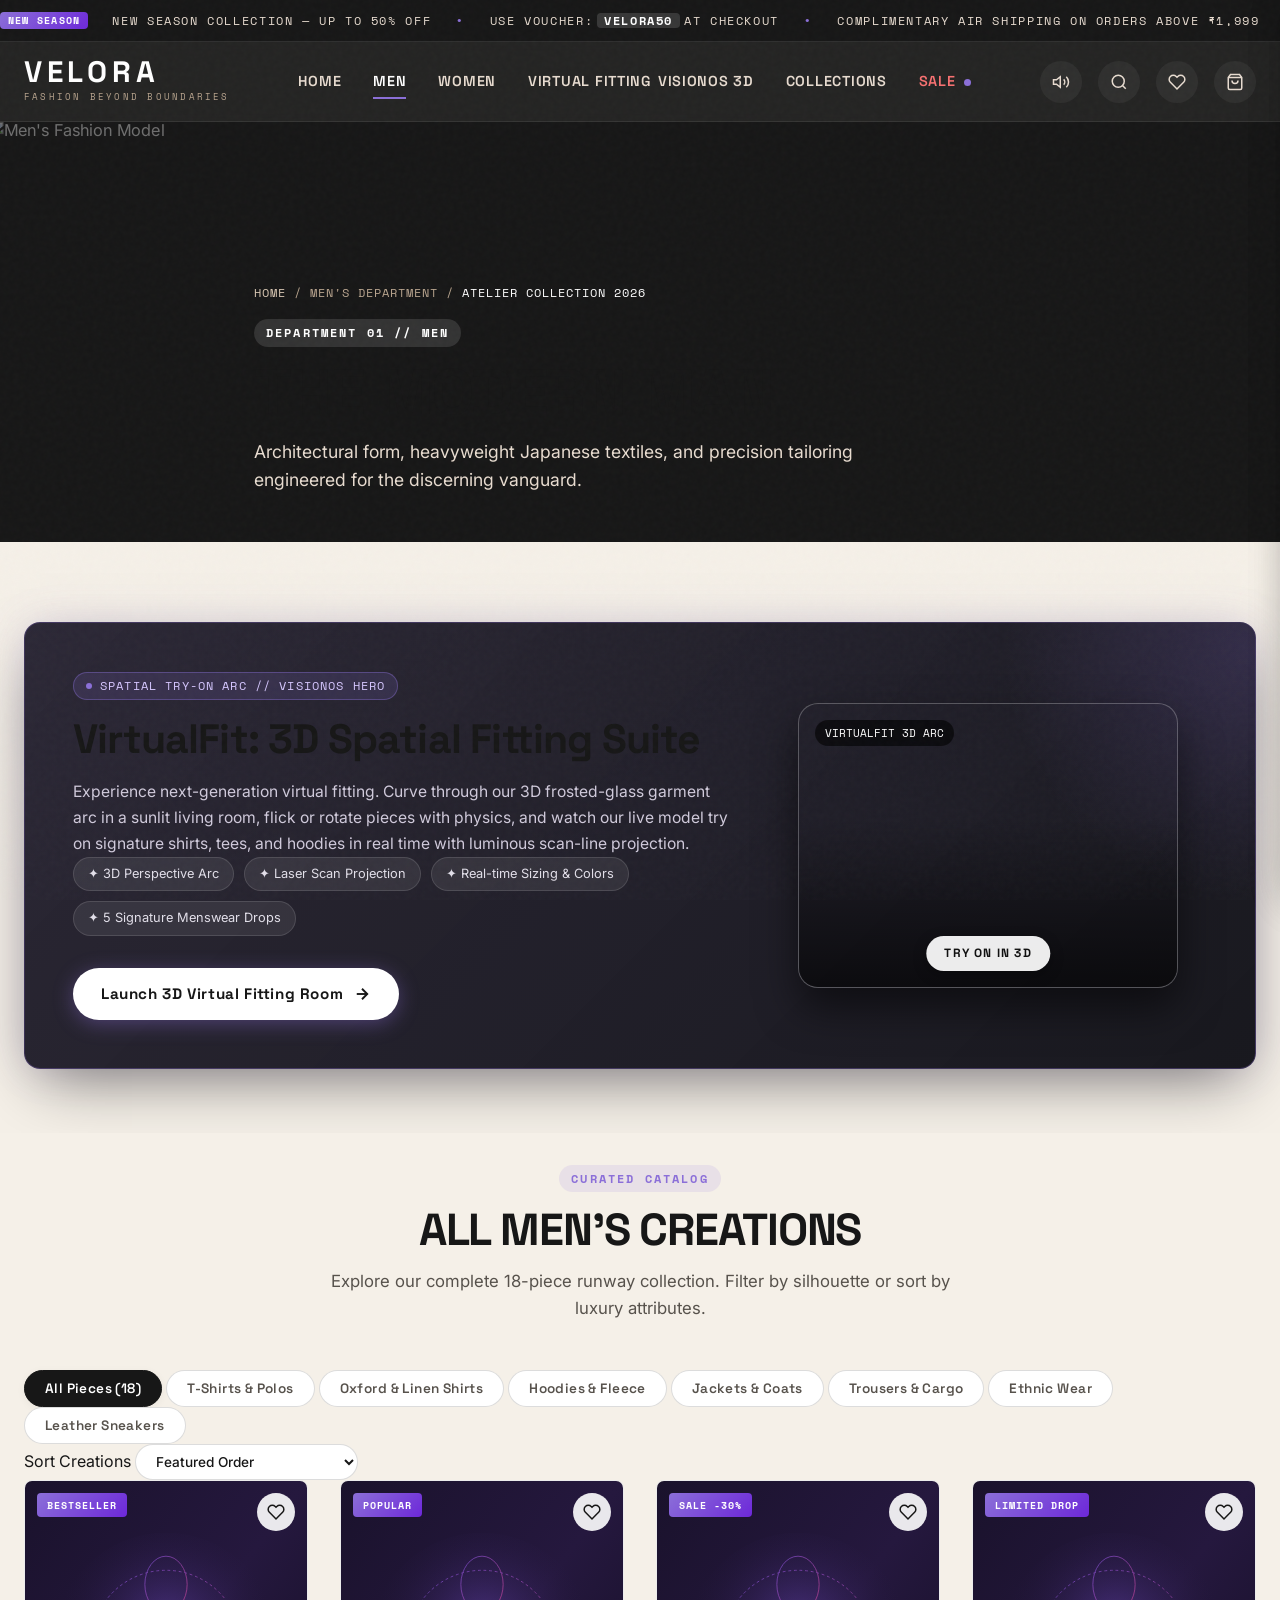
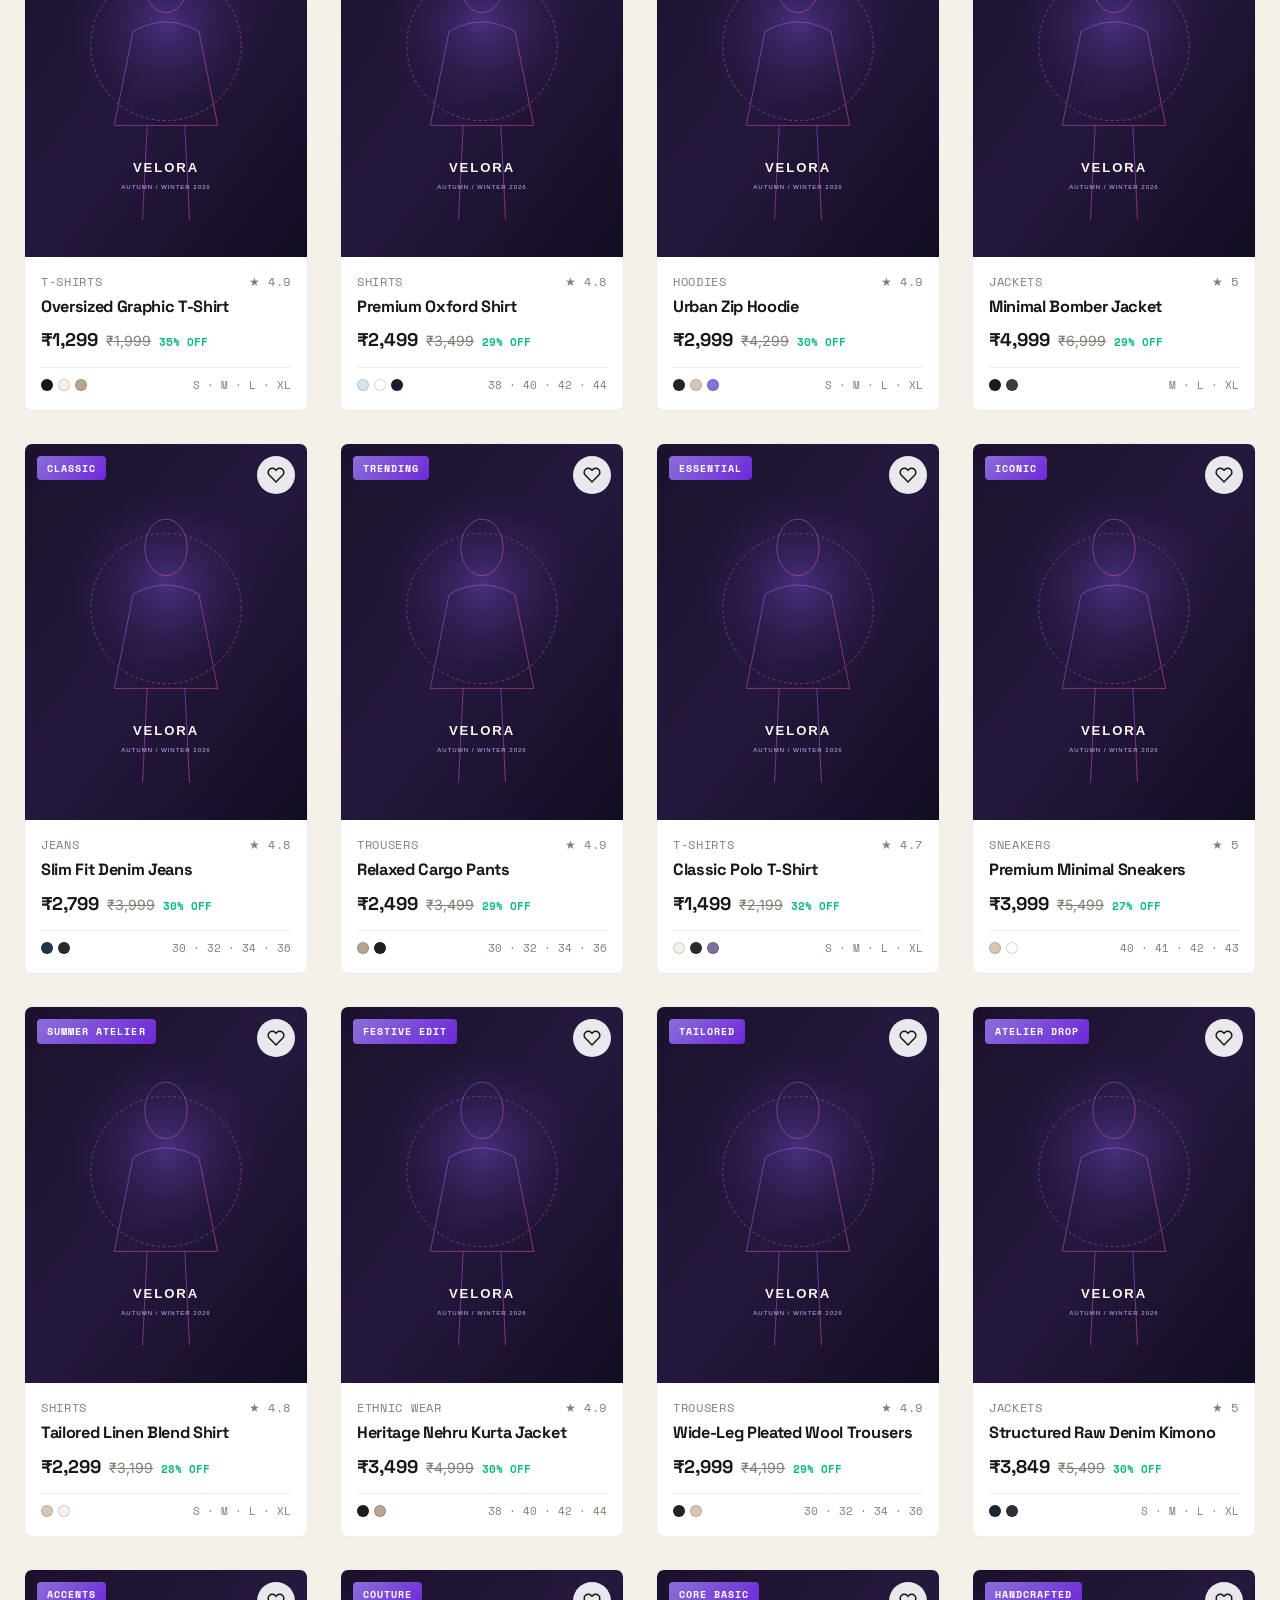
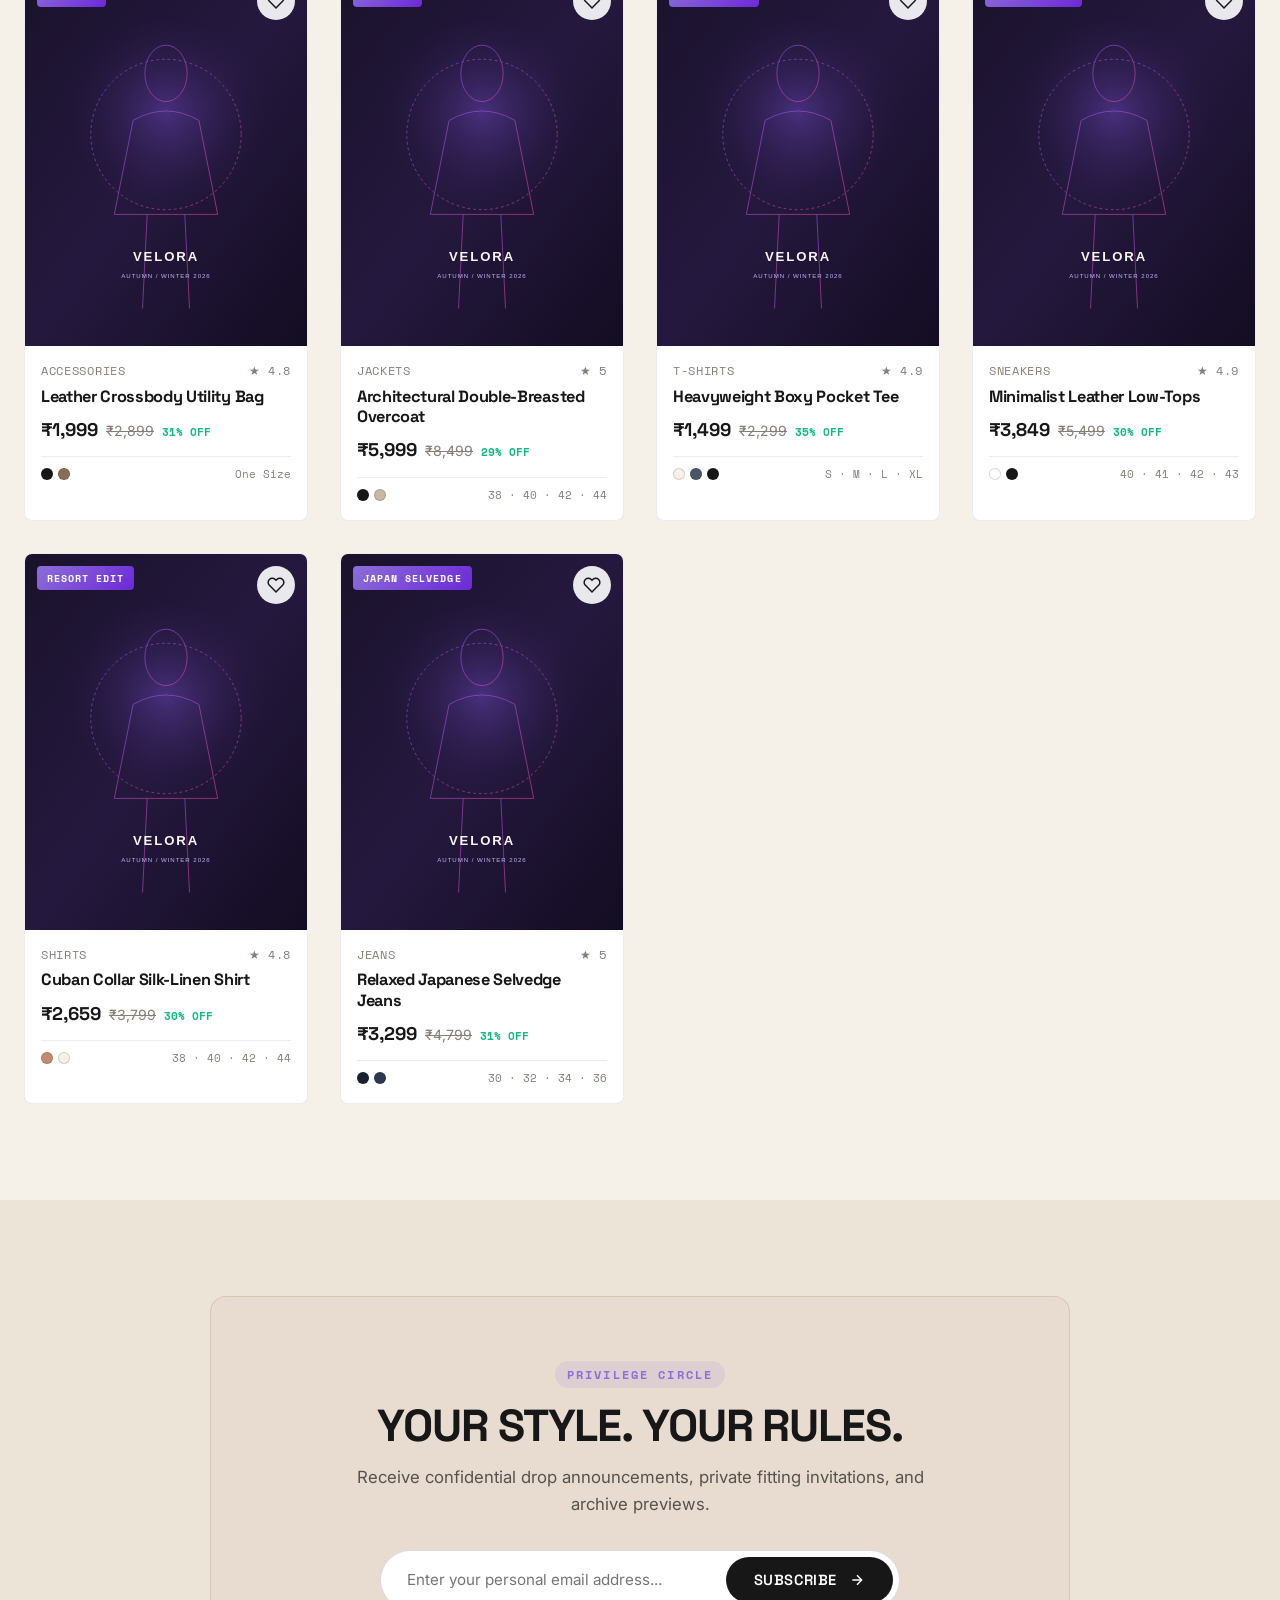
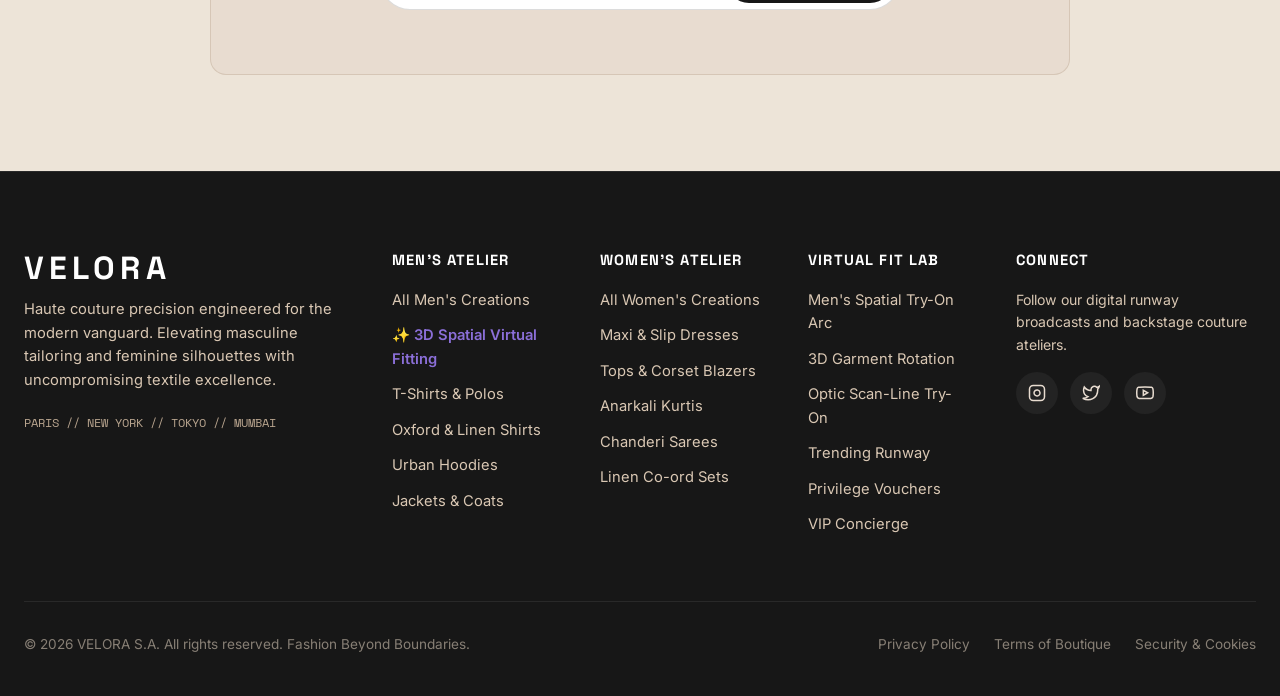
==== men.html @ 58b476ff "feat(multi-page): add dedicated men.html and women.html pages with multi-page navigation and Virtual" ====
<!DOCTYPE html>
<html lang="en">
<head>
  <meta charset="UTF-8">
  <meta name="viewport" content="width=device-width, initial-scale=1.0">
  <title>Men's Atelier — Modern Tailoring & Virtual Fitting | VELORA</title>
  <meta name="description" content="Explore the VELORA Men's Fashion Department. Architectural silhouettes, Giza cotton shirts, Japanese selvedge denim, and our 3D visionOS Spatial Virtual Fitting Room.">

  <!-- Editorial Typography -->
  <link rel="preconnect" href="https://fonts.googleapis.com">
  <link rel="preconnect" href="https://fonts.gstatic.com" crossorigin>
  <link href="https://fonts.googleapis.com/css2?family=Inter:wght@300;400;500;600;700;800;900&family=Playfair+Display:ital,wght@0,600;0,700;1,400;1,600&family=Space+Grotesk:wght@400;500;600;700;800&family=Space+Mono:wght@400;700&display=swap" rel="stylesheet">

  <!-- Core Stylesheets -->
  <link rel="stylesheet" href="css/style.css">
  <link rel="stylesheet" href="css/animations.css">
  <link rel="stylesheet" href="css/responsive.css">
</head>
<body>

  <!-- Film Grain Bespoke Texture Overlay -->
  <div class="film-grain-overlay" aria-hidden="true"></div>

  <!-- Dynamic Scroll Depth Bar -->
  <div id="scrollProgressBar" class="scroll-progress-bar"></div>

  <!-- Custom Fluid Cursor (Desktop Only) -->
  <div class="cursor-dot" aria-hidden="true"></div>
  <div class="cursor-ring" aria-hidden="true"></div>

  <!-- =========================================================================
       SECTION 1: SLIM ANIMATED ANNOUNCEMENT BAR
       ========================================================================= -->
  <aside class="announcement-bar" aria-label="Boutique Notice">
    <div class="marquee-track">
      <div class="marquee-item">
        <span class="marquee-tag">NEW SEASON</span>
        <span class="marquee-text">NEW SEASON COLLECTION — UP TO 50% OFF</span>
        <span class="marquee-dot">•</span>
        <span class="marquee-text">USE VOUCHER: <strong class="marquee-code">VELORA50</strong> AT CHECKOUT</span>
        <span class="marquee-dot">•</span>
        <span class="marquee-text">COMPLIMENTARY AIR SHIPPING ON ORDERS ABOVE ₹1,999</span>
        <span class="marquee-dot">•</span>
        <span class="marquee-text">SPATIAL VIRTUAL FITTING ROOM NOW LIVE</span>
        <span class="marquee-dot">•</span>
        <span class="marquee-text">PARIS • TOKYO • NEW YORK • MILAN</span>
        <span class="marquee-dot">•</span>
      </div>
      <div class="marquee-item" aria-hidden="true">
        <span class="marquee-tag">NEW SEASON</span>
        <span class="marquee-text">NEW SEASON COLLECTION — UP TO 50% OFF</span>
        <span class="marquee-dot">•</span>
        <span class="marquee-text">USE VOUCHER: <strong class="marquee-code">VELORA50</strong> AT CHECKOUT</span>
        <span class="marquee-dot">•</span>
        <span class="marquee-text">COMPLIMENTARY AIR SHIPPING ON ORDERS ABOVE ₹1,999</span>
        <span class="marquee-dot">•</span>
        <span class="marquee-text">SPATIAL VIRTUAL FITTING ROOM NOW LIVE</span>
        <span class="marquee-dot">•</span>
        <span class="marquee-text">PARIS • TOKYO • NEW YORK • MILAN</span>
        <span class="marquee-dot">•</span>
      </div>
    </div>
  </aside>
  <!-- =========================================================================
       SECTION 2: MAIN NAVIGATION BAR (Sticky Frosted Charcoal)
       ========================================================================= -->
  <header id="navbar" class="navbar">
    <div class="container navbar-inner">
      <!-- Mobile Hamburger Toggle -->
      <button id="mobileNavToggle" class="mobile-menu-toggle" aria-label="Open Navigation Drawer">
        <span></span>
        <span></span>
        <span></span>
      </button>

      <!-- Brand Identity -->
      <a href="index.html" class="brand-logo" aria-label="VELORA Home">
        <span class="logo-text">VELORA</span>
        <span class="logo-subline">FASHION BEYOND BOUNDARIES</span>
      </a>

      <!-- Desktop Navigation Links (Multi-Page Store Architecture) -->
      <nav class="nav-links" aria-label="Primary Navigation">
        <a href="index.html" class="nav-link ">Home</a>
        <a href="men.html" class="nav-link is-active">Men</a>
        <a href="women.html" class="nav-link ">Women</a>
        <a href="virtual-fit-men.html" class="nav-link nav-link-visionos " title="Spatial 3D Virtual Try-On Room">
          <span>Virtual Fitting</span>
          <span class="visionOS-badge">visionOS 3D</span>
        </a>
        <a href="index.html#trending" class="nav-link">Collections</a>
        <a href="index.html#offers" class="nav-link nav-link-sale">
          <span>Sale</span>
          <span class="pulse-dot" style="margin-left: 4px;"></span>
        </a>
      </nav>

      <!-- Utility Icons (Search, Wishlist, Bag, Audio) -->
      <div class="nav-actions">
        <!-- Audio Haptic Feedback Toggle -->
        <button type="button" id="audioToggleBtn" class="nav-icon-btn audio-toggle-btn" title="Toggle Haptic Sound" aria-label="Toggle Sound" onclick="VeloraAudio.enabled = !VeloraAudio.enabled; this.classList.toggle('is-muted', !VeloraAudio.enabled); VeloraToast.show({ title: VeloraAudio.enabled ? 'Sound Active' : 'Sound Muted', message: VeloraAudio.enabled ? 'Auditory click feedback enabled.' : 'Audio muted.', type: 'info' })">
          <svg width="18" height="18" viewBox="0 0 24 24" fill="none" stroke="currentColor" stroke-width="2">
            <polygon points="11 5 6 9 2 9 2 15 6 15 11 19 11 5"></polygon>
            <path d="M19.07 4.93a10 10 0 0 1 0 14.14M15.54 8.46a5 5 0 0 1 0 7.07"></path>
          </svg>
        </button>

        <!-- Search Trigger -->
        <button type="button" class="nav-icon-btn open-search-btn" aria-label="Search Boutique" title="Search (Ctrl + K)">
          <svg width="18" height="18" viewBox="0 0 24 24" fill="none" stroke="currentColor" stroke-width="2">
            <circle cx="11" cy="11" r="8"></circle>
            <line x1="21" y1="21" x2="16.65" y2="16.65"></line>
          </svg>
        </button>

        <!-- Wishlist Trigger with Badge -->
        <button type="button" class="nav-icon-btn open-wishlist-btn" aria-label="View Wishlist" title="Saved Wishlist" onclick="VeloraWishlist.open()">
          <svg width="18" height="18" viewBox="0 0 24 24" fill="none" stroke="currentColor" stroke-width="2">
            <path d="M20.84 4.61a5.5 5.5 0 0 0-7.78 0L12 5.67l-1.06-1.06a5.5 5.5 0 0 0-7.78 7.78l1.06 1.06L12 21.23l7.78-7.78 1.06-1.06a5.5 5.5 0 0 0 0-7.78z"></path>
          </svg>
          <span class="wishlist-count-badge" style="display: none;">0</span>
        </button>

        <!-- Shopping Bag Trigger with Live Counter -->
        <button type="button" class="nav-icon-btn open-cart-btn" aria-label="Shopping Bag" title="Shopping Bag" onclick="VeloraCart.open()">
          <svg width="18" height="18" viewBox="0 0 24 24" fill="none" stroke="currentColor" stroke-width="2">
            <path d="M6 2L3 6v14a2 2 0 002 2h14a2 2 0 002-2V6l-3-4z"></path>
            <line x1="3" y1="6" x2="21" y2="6"></line>
            <path d="M16 10a4 4 0 01-8 0"></path>
          </svg>
          <span class="cart-count-badge" style="display: none;">0</span>
        </button>
      </div>
    </div>
  </header>

  <!-- =========================================================================
       PAGE HERO BANNER: MEN'S ATELIER
       ========================================================================= -->
  <section class="page-hero-banner" aria-label="Men's Department Hero">
    <img 
      src="https://images.unsplash.com/photo-1506794778202-cad84cf45f1d?auto=format&fit=crop&w=1600&q=85" 
      alt="Men's Fashion Model" 
      class="page-hero-bg"
    />
    <div class="page-hero-overlay"></div>
    <div class="container page-hero-content reveal-item">
      <nav class="breadcrumbs-list" aria-label="Breadcrumbs">
        <a href="index.html">Home</a>
        <span>/</span>
        <span>Men's Department</span>
        <span>/</span>
        <span style="color: #FFFFFF;">Atelier Collection 2026</span>
      </nav>
      <span class="section-tag" style="background: rgba(255,255,255,0.12); color: #FFFFFF; border-color: rgba(255,255,255,0.25);">DEPARTMENT 01 // MEN</span>
      <h1 class="page-hero-title">THE MODERN MAN</h1>
      <p class="page-hero-subtitle">
        Architectural form, heavyweight Japanese textiles, and precision tailoring engineered for the discerning vanguard.
      </p>
    </div>
  </section>

  <!-- =========================================================================
       SPATIAL VIRTUAL FITTING ROOM FEATURE CALLOUT BANNER
       ========================================================================= -->
  <section class="container" style="padding-top: var(--space-32);">
    <div class="virtual-fit-feature-card reveal-item">
      <div>
        <div class="vf-feature-tag">
          <span class="pulse-dot" style="width: 6px; height: 6px; background: #8B6FD8;"></span>
          <span>SPATIAL TRY-ON ARC // VISIONOS HERO</span>
        </div>
        <h2 class="vf-feature-title">VirtualFit: 3D Spatial Fitting Suite</h2>
        <p class="vf-feature-desc">
          Experience next-generation virtual fitting. Curve through our 3D frosted-glass garment arc in a sunlit living room, flick or rotate pieces with physics, and watch our live model try on signature shirts, tees, and hoodies in real time with luminous scan-line projection.
        </p>
        <div class="vf-pills-row">
          <span class="vf-feature-pill">✦ 3D Perspective Arc</span>
          <span class="vf-feature-pill">✦ Laser Scan Projection</span>
          <span class="vf-feature-pill">✦ Real-time Sizing & Colors</span>
          <span class="vf-feature-pill">✦ 5 Signature Menswear Drops</span>
        </div>
        <div>
          <a href="virtual-fit-men.html" class="btn-visionos">
            <span>Launch 3D Virtual Fitting Room</span>
            <svg width="18" height="18" viewBox="0 0 24 24" fill="none" stroke="currentColor" stroke-width="2.5"><line x1="5" y1="12" x2="19" y2="12"></line><polyline points="12 5 19 12 12 19"></polyline></svg>
          </a>
        </div>
      </div>

      <div class="vf-preview-visual">
        <a href="virtual-fit-men.html" class="vf-preview-glass-box" title="Enter 3D Spatial Fitting Room">
          <div style="position: absolute; inset: 0; background: linear-gradient(180deg, transparent 40%, rgba(0,0,0,0.6) 100%);"></div>
          <div style="position: absolute; top: 16px; left: 16px; padding: 4px 10px; background: rgba(0,0,0,0.6); backdrop-filter: blur(8px); border-radius: 999px; font-family: var(--font-mono); font-size: 0.7rem; color: #FFF;">
            VIRTUALFIT 3D ARC
          </div>
        </a>
      </div>
    </div>
  </section>

  <!-- =========================================================================
       MEN'S DEPARTMENT CATALOG & FILTERS
       ========================================================================= -->
  <section id="men-department" class="department-section section-spacing" style="padding-top: var(--space-32);">
    <div class="container">
      <div class="section-header reveal-item">
        <span class="section-tag">CURATED CATALOG</span>
        <h2 class="section-title">ALL MEN'S CREATIONS</h2>
        <p class="section-subtitle">
          Explore our complete 18-piece runway collection. Filter by silhouette or sort by luxury attributes.
        </p>
      </div>

      <!-- Category Filter Pills Bar & Sorting -->
      <div class="category-filter-bar reveal-item">
        <div class="category-pills-scroll">
          <button type="button" class="cat-pill men-cat-pill is-active" data-cat="all">All Pieces (18)</button>
          <button type="button" class="cat-pill men-cat-pill" data-cat="T-Shirts">T-Shirts & Polos</button>
          <button type="button" class="cat-pill men-cat-pill" data-cat="Shirts">Oxford & Linen Shirts</button>
          <button type="button" class="cat-pill men-cat-pill" data-cat="Hoodies">Hoodies & Fleece</button>
          <button type="button" class="cat-pill men-cat-pill" data-cat="Jackets">Jackets & Coats</button>
          <button type="button" class="cat-pill men-cat-pill" data-cat="Trousers">Trousers & Cargo</button>
          <button type="button" class="cat-pill men-cat-pill" data-cat="Ethnic Wear">Ethnic Wear</button>
          <button type="button" class="cat-pill men-cat-pill" data-cat="Sneakers">Leather Sneakers</button>
        </div>

        <div class="sort-select-wrapper">
          <label for="menSortSelect" class="visually-hidden">Sort Creations</label>
          <select id="menSortSelect" class="sort-select" aria-label="Sort Men's Catalog">
            <option value="featured">Featured Order</option>
            <option value="price-asc">Price: Low to High</option>
            <option value="price-desc">Price: High to Low</option>
            <option value="rating">Highest Rated</option>
            <option value="discount">Highest Privilege Discount</option>
          </select>
        </div>
      </div>

      <!-- Men's Products Grid (18 pre-rendered cards) -->
      <div id="menProductsGrid" class="products-grid stagger-grid">

      <article class="product-card" data-product-id="men-01" data-department="men">
        <div class="card-media">
          <img 
            src="https://images.unsplash.com/photo-1521572267360-ee0c2909d518?auto=format&fit=crop&w=900&q=85" 
            alt="Oversized Graphic T-Shirt" 
            class="product-img" 
            loading="lazy"
            onerror="this.onerror=null; this.src='assets/images/fallback.svg'"
          />
          
            <img 
              src="https://images.unsplash.com/photo-1503342217505-b0a15ec3261c?auto=format&fit=crop&w=900&q=85" 
              alt="Oversized Graphic T-Shirt Alternate View" 
              class="product-img-secondary" 
              loading="lazy"
              onerror="this.onerror=null; this.src='assets/images/fallback.svg'"
            />
          

          <span class="card-badge badge-sale">BESTSELLER</span>

          <button 
            type="button" 
            class="card-wishlist-btn " 
            data-wishlist-id="men-01"
            aria-label="Add Oversized Graphic T-Shirt to Wishlist"
            onclick="VeloraWishlist.toggle('men-01', this)"
          >
            <svg width="18" height="18" viewBox="0 0 24 24" fill="none" stroke="currentColor" stroke-width="2">
              <path d="M20.84 4.61a5.5 5.5 0 0 0-7.78 0L12 5.67l-1.06-1.06a5.5 5.5 0 0 0-7.78 7.78l1.06 1.06L12 21.23l7.78-7.78 1.06-1.06a5.5 5.5 0 0 0 0-7.78z"></path>
            </svg>
          </button>

          <div class="card-quick-actions">
            <button 
              type="button" 
              class="card-action-btn card-quickview-btn"
              onclick="VeloraQuickView.open('men-01')"
            >
              <span>Quick View</span>
            </button>
            <button 
              type="button" 
              class="card-action-btn"
              onclick="VeloraCart.addItem('men-01', 'S', 'Onyx Black', 1)"
            >
              <span>+ Add to Bag</span>
            </button>
          </div>
        </div>

        <div class="card-content">
          <div class="card-meta-row">
            <span>T-Shirts</span>
            <span>★ 4.9</span>
          </div>

          <h4 class="product-name">Oversized Graphic T-Shirt</h4>

          <div class="product-price-row">
            <span class="discounted-price">₹1,299</span>
            
              <span class="original-price">₹1,999</span>
              <span class="discount-badge">35% OFF</span>
            
          </div>

          <div class="card-footer-row">
            <div class="color-swatches-row">
      <span class="color-swatch-dot" style="background-color: #171717;" title="Onyx Black"></span>
    
      <span class="color-swatch-dot" style="background-color: #F5F0E8;" title="Vintage Chalk"></span>
    
      <span class="color-swatch-dot" style="background-color: #B9A58F;" title="Smoked Taupe"></span>
    </div>
            <span class="sizes-summary-text">S · M · L · XL</span>
          </div>
        </div>
      </article>
    

      <article class="product-card" data-product-id="men-02" data-department="men">
        <div class="card-media">
          <img 
            src="https://images.unsplash.com/photo-1602810318383-e386cc2a3ccf?auto=format&fit=crop&w=900&q=85" 
            alt="Premium Oxford Shirt" 
            class="product-img" 
            loading="lazy"
            onerror="this.onerror=null; this.src='assets/images/fallback.svg'"
          />
          
            <img 
              src="https://images.unsplash.com/photo-1596755094514-f87e34085b2c?auto=format&fit=crop&w=900&q=85" 
              alt="Premium Oxford Shirt Alternate View" 
              class="product-img-secondary" 
              loading="lazy"
              onerror="this.onerror=null; this.src='assets/images/fallback.svg'"
            />
          

          <span class="card-badge badge-sale">POPULAR</span>

          <button 
            type="button" 
            class="card-wishlist-btn " 
            data-wishlist-id="men-02"
            aria-label="Add Premium Oxford Shirt to Wishlist"
            onclick="VeloraWishlist.toggle('men-02', this)"
          >
            <svg width="18" height="18" viewBox="0 0 24 24" fill="none" stroke="currentColor" stroke-width="2">
              <path d="M20.84 4.61a5.5 5.5 0 0 0-7.78 0L12 5.67l-1.06-1.06a5.5 5.5 0 0 0-7.78 7.78l1.06 1.06L12 21.23l7.78-7.78 1.06-1.06a5.5 5.5 0 0 0 0-7.78z"></path>
            </svg>
          </button>

          <div class="card-quick-actions">
            <button 
              type="button" 
              class="card-action-btn card-quickview-btn"
              onclick="VeloraQuickView.open('men-02')"
            >
              <span>Quick View</span>
            </button>
            <button 
              type="button" 
              class="card-action-btn"
              onclick="VeloraCart.addItem('men-02', '38', 'Sky Mist', 1)"
            >
              <span>+ Add to Bag</span>
            </button>
          </div>
        </div>

        <div class="card-content">
          <div class="card-meta-row">
            <span>Shirts</span>
            <span>★ 4.8</span>
          </div>

          <h4 class="product-name">Premium Oxford Shirt</h4>

          <div class="product-price-row">
            <span class="discounted-price">₹2,499</span>
            
              <span class="original-price">₹3,499</span>
              <span class="discount-badge">29% OFF</span>
            
          </div>

          <div class="card-footer-row">
            <div class="color-swatches-row">
      <span class="color-swatch-dot" style="background-color: #D6E4EE;" title="Sky Mist"></span>
    
      <span class="color-swatch-dot" style="background-color: #FFFFFF;" title="Pure White"></span>
    
      <span class="color-swatch-dot" style="background-color: #182030;" title="Deep Navy"></span>
    </div>
            <span class="sizes-summary-text">38 · 40 · 42 · 44</span>
          </div>
        </div>
      </article>
    

      <article class="product-card" data-product-id="men-03" data-department="men">
        <div class="card-media">
          <img 
            src="https://images.unsplash.com/photo-1556905055-8f358a7a47b2?auto=format&fit=crop&w=900&q=85" 
            alt="Urban Zip Hoodie" 
            class="product-img" 
            loading="lazy"
            onerror="this.onerror=null; this.src='assets/images/fallback.svg'"
          />
          
            <img 
              src="https://images.unsplash.com/photo-1509967419530-da38b4704bc6?auto=format&fit=crop&w=900&q=85" 
              alt="Urban Zip Hoodie Alternate View" 
              class="product-img-secondary" 
              loading="lazy"
              onerror="this.onerror=null; this.src='assets/images/fallback.svg'"
            />
          

          <span class="card-badge badge-sale">SALE -30%</span>

          <button 
            type="button" 
            class="card-wishlist-btn " 
            data-wishlist-id="men-03"
            aria-label="Add Urban Zip Hoodie to Wishlist"
            onclick="VeloraWishlist.toggle('men-03', this)"
          >
            <svg width="18" height="18" viewBox="0 0 24 24" fill="none" stroke="currentColor" stroke-width="2">
              <path d="M20.84 4.61a5.5 5.5 0 0 0-7.78 0L12 5.67l-1.06-1.06a5.5 5.5 0 0 0-7.78 7.78l1.06 1.06L12 21.23l7.78-7.78 1.06-1.06a5.5 5.5 0 0 0 0-7.78z"></path>
            </svg>
          </button>

          <div class="card-quick-actions">
            <button 
              type="button" 
              class="card-action-btn card-quickview-btn"
              onclick="VeloraQuickView.open('men-03')"
            >
              <span>Quick View</span>
            </button>
            <button 
              type="button" 
              class="card-action-btn"
              onclick="VeloraCart.addItem('men-03', 'S', 'Charcoal Heather', 1)"
            >
              <span>+ Add to Bag</span>
            </button>
          </div>
        </div>

        <div class="card-content">
          <div class="card-meta-row">
            <span>Hoodies</span>
            <span>★ 4.9</span>
          </div>

          <h4 class="product-name">Urban Zip Hoodie</h4>

          <div class="product-price-row">
            <span class="discounted-price">₹2,999</span>
            
              <span class="original-price">₹4,299</span>
              <span class="discount-badge">30% OFF</span>
            
          </div>

          <div class="card-footer-row">
            <div class="color-swatches-row">
      <span class="color-swatch-dot" style="background-color: #232323;" title="Charcoal Heather"></span>
    
      <span class="color-swatch-dot" style="background-color: #D9C7B3;" title="Sand Taupe"></span>
    
      <span class="color-swatch-dot" style="background-color: #8B6FD8;" title="Soft Violet"></span>
    </div>
            <span class="sizes-summary-text">S · M · L · XL</span>
          </div>
        </div>
      </article>
    

      <article class="product-card" data-product-id="men-04" data-department="men">
        <div class="card-media">
          <img 
            src="https://images.unsplash.com/photo-1548883354-7622d03aca27?auto=format&fit=crop&w=900&q=85" 
            alt="Minimal Bomber Jacket" 
            class="product-img" 
            loading="lazy"
            onerror="this.onerror=null; this.src='assets/images/fallback.svg'"
          />
          
            <img 
              src="https://images.unsplash.com/photo-1495105787522-5334e3ffa0ef?auto=format&fit=crop&w=900&q=85" 
              alt="Minimal Bomber Jacket Alternate View" 
              class="product-img-secondary" 
              loading="lazy"
              onerror="this.onerror=null; this.src='assets/images/fallback.svg'"
            />
          

          <span class="card-badge badge-sale">LIMITED DROP</span>

          <button 
            type="button" 
            class="card-wishlist-btn " 
            data-wishlist-id="men-04"
            aria-label="Add Minimal Bomber Jacket to Wishlist"
            onclick="VeloraWishlist.toggle('men-04', this)"
          >
            <svg width="18" height="18" viewBox="0 0 24 24" fill="none" stroke="currentColor" stroke-width="2">
              <path d="M20.84 4.61a5.5 5.5 0 0 0-7.78 0L12 5.67l-1.06-1.06a5.5 5.5 0 0 0-7.78 7.78l1.06 1.06L12 21.23l7.78-7.78 1.06-1.06a5.5 5.5 0 0 0 0-7.78z"></path>
            </svg>
          </button>

          <div class="card-quick-actions">
            <button 
              type="button" 
              class="card-action-btn card-quickview-btn"
              onclick="VeloraQuickView.open('men-04')"
            >
              <span>Quick View</span>
            </button>
            <button 
              type="button" 
              class="card-action-btn"
              onclick="VeloraCart.addItem('men-04', 'M', 'Dark Shadow', 1)"
            >
              <span>+ Add to Bag</span>
            </button>
          </div>
        </div>

        <div class="card-content">
          <div class="card-meta-row">
            <span>Jackets</span>
            <span>★ 5</span>
          </div>

          <h4 class="product-name">Minimal Bomber Jacket</h4>

          <div class="product-price-row">
            <span class="discounted-price">₹4,999</span>
            
              <span class="original-price">₹6,999</span>
              <span class="discount-badge">29% OFF</span>
            
          </div>

          <div class="card-footer-row">
            <div class="color-swatches-row">
      <span class="color-swatch-dot" style="background-color: #1A1A1A;" title="Dark Shadow"></span>
    
      <span class="color-swatch-dot" style="background-color: #3B4235;" title="Military Olive"></span>
    </div>
            <span class="sizes-summary-text">M · L · XL</span>
          </div>
        </div>
      </article>
    

      <article class="product-card" data-product-id="men-05" data-department="men">
        <div class="card-media">
          <img 
            src="https://images.unsplash.com/photo-1542272604-780c96856592?auto=format&fit=crop&w=900&q=85" 
            alt="Slim Fit Denim Jeans" 
            class="product-img" 
            loading="lazy"
            onerror="this.onerror=null; this.src='assets/images/fallback.svg'"
          />
          
            <img 
              src="https://images.unsplash.com/photo-1582552938357-32b906df40cb?auto=format&fit=crop&w=900&q=85" 
              alt="Slim Fit Denim Jeans Alternate View" 
              class="product-img-secondary" 
              loading="lazy"
              onerror="this.onerror=null; this.src='assets/images/fallback.svg'"
            />
          

          <span class="card-badge badge-sale">CLASSIC</span>

          <button 
            type="button" 
            class="card-wishlist-btn " 
            data-wishlist-id="men-05"
            aria-label="Add Slim Fit Denim Jeans to Wishlist"
            onclick="VeloraWishlist.toggle('men-05', this)"
          >
            <svg width="18" height="18" viewBox="0 0 24 24" fill="none" stroke="currentColor" stroke-width="2">
              <path d="M20.84 4.61a5.5 5.5 0 0 0-7.78 0L12 5.67l-1.06-1.06a5.5 5.5 0 0 0-7.78 7.78l1.06 1.06L12 21.23l7.78-7.78 1.06-1.06a5.5 5.5 0 0 0 0-7.78z"></path>
            </svg>
          </button>

          <div class="card-quick-actions">
            <button 
              type="button" 
              class="card-action-btn card-quickview-btn"
              onclick="VeloraQuickView.open('men-05')"
            >
              <span>Quick View</span>
            </button>
            <button 
              type="button" 
              class="card-action-btn"
              onclick="VeloraCart.addItem('men-05', '30', 'Vintage Indigo', 1)"
            >
              <span>+ Add to Bag</span>
            </button>
          </div>
        </div>

        <div class="card-content">
          <div class="card-meta-row">
            <span>Jeans</span>
            <span>★ 4.8</span>
          </div>

          <h4 class="product-name">Slim Fit Denim Jeans</h4>

          <div class="product-price-row">
            <span class="discounted-price">₹2,799</span>
            
              <span class="original-price">₹3,999</span>
              <span class="discount-badge">30% OFF</span>
            
          </div>

          <div class="card-footer-row">
            <div class="color-swatches-row">
      <span class="color-swatch-dot" style="background-color: #22354B;" title="Vintage Indigo"></span>
    
      <span class="color-swatch-dot" style="background-color: #2A2A2A;" title="Washed Black"></span>
    </div>
            <span class="sizes-summary-text">30 · 32 · 34 · 36</span>
          </div>
        </div>
      </article>
    

      <article class="product-card" data-product-id="men-06" data-department="men">
        <div class="card-media">
          <img 
            src="https://images.unsplash.com/photo-1517445312882-bc9910d016b7?auto=format&fit=crop&w=900&q=85" 
            alt="Relaxed Cargo Pants" 
            class="product-img" 
            loading="lazy"
            onerror="this.onerror=null; this.src='assets/images/fallback.svg'"
          />
          
            <img 
              src="https://images.unsplash.com/photo-1506630448388-4e683c67ddb0?auto=format&fit=crop&w=900&q=85" 
              alt="Relaxed Cargo Pants Alternate View" 
              class="product-img-secondary" 
              loading="lazy"
              onerror="this.onerror=null; this.src='assets/images/fallback.svg'"
            />
          

          <span class="card-badge badge-sale">TRENDING</span>

          <button 
            type="button" 
            class="card-wishlist-btn " 
            data-wishlist-id="men-06"
            aria-label="Add Relaxed Cargo Pants to Wishlist"
            onclick="VeloraWishlist.toggle('men-06', this)"
          >
            <svg width="18" height="18" viewBox="0 0 24 24" fill="none" stroke="currentColor" stroke-width="2">
              <path d="M20.84 4.61a5.5 5.5 0 0 0-7.78 0L12 5.67l-1.06-1.06a5.5 5.5 0 0 0-7.78 7.78l1.06 1.06L12 21.23l7.78-7.78 1.06-1.06a5.5 5.5 0 0 0 0-7.78z"></path>
            </svg>
          </button>

          <div class="card-quick-actions">
            <button 
              type="button" 
              class="card-action-btn card-quickview-btn"
              onclick="VeloraQuickView.open('men-06')"
            >
              <span>Quick View</span>
            </button>
            <button 
              type="button" 
              class="card-action-btn"
              onclick="VeloraCart.addItem('men-06', '30', 'Earthy Taupe', 1)"
            >
              <span>+ Add to Bag</span>
            </button>
          </div>
        </div>

        <div class="card-content">
          <div class="card-meta-row">
            <span>Trousers</span>
            <span>★ 4.9</span>
          </div>

          <h4 class="product-name">Relaxed Cargo Pants</h4>

          <div class="product-price-row">
            <span class="discounted-price">₹2,499</span>
            
              <span class="original-price">₹3,499</span>
              <span class="discount-badge">29% OFF</span>
            
          </div>

          <div class="card-footer-row">
            <div class="color-swatches-row">
      <span class="color-swatch-dot" style="background-color: #B9A58F;" title="Earthy Taupe"></span>
    
      <span class="color-swatch-dot" style="background-color: #1F1F1F;" title="Midnight Charcoal"></span>
    </div>
            <span class="sizes-summary-text">30 · 32 · 34 · 36</span>
          </div>
        </div>
      </article>
    

      <article class="product-card" data-product-id="men-07" data-department="men">
        <div class="card-media">
          <img 
            src="https://images.unsplash.com/photo-1586363104862-3a5e2ab60d99?auto=format&fit=crop&w=900&q=85" 
            alt="Classic Polo T-Shirt" 
            class="product-img" 
            loading="lazy"
            onerror="this.onerror=null; this.src='assets/images/fallback.svg'"
          />
          
            <img 
              src="https://images.unsplash.com/photo-1583743814966-8936f5b7be1a?auto=format&fit=crop&w=900&q=85" 
              alt="Classic Polo T-Shirt Alternate View" 
              class="product-img-secondary" 
              loading="lazy"
              onerror="this.onerror=null; this.src='assets/images/fallback.svg'"
            />
          

          <span class="card-badge badge-sale">ESSENTIAL</span>

          <button 
            type="button" 
            class="card-wishlist-btn " 
            data-wishlist-id="men-07"
            aria-label="Add Classic Polo T-Shirt to Wishlist"
            onclick="VeloraWishlist.toggle('men-07', this)"
          >
            <svg width="18" height="18" viewBox="0 0 24 24" fill="none" stroke="currentColor" stroke-width="2">
              <path d="M20.84 4.61a5.5 5.5 0 0 0-7.78 0L12 5.67l-1.06-1.06a5.5 5.5 0 0 0-7.78 7.78l1.06 1.06L12 21.23l7.78-7.78 1.06-1.06a5.5 5.5 0 0 0 0-7.78z"></path>
            </svg>
          </button>

          <div class="card-quick-actions">
            <button 
              type="button" 
              class="card-action-btn card-quickview-btn"
              onclick="VeloraQuickView.open('men-07')"
            >
              <span>Quick View</span>
            </button>
            <button 
              type="button" 
              class="card-action-btn"
              onclick="VeloraCart.addItem('men-07', 'S', 'Warm Cream', 1)"
            >
              <span>+ Add to Bag</span>
            </button>
          </div>
        </div>

        <div class="card-content">
          <div class="card-meta-row">
            <span>T-Shirts</span>
            <span>★ 4.7</span>
          </div>

          <h4 class="product-name">Classic Polo T-Shirt</h4>

          <div class="product-price-row">
            <span class="discounted-price">₹1,499</span>
            
              <span class="original-price">₹2,199</span>
              <span class="discount-badge">32% OFF</span>
            
          </div>

          <div class="card-footer-row">
            <div class="color-swatches-row">
      <span class="color-swatch-dot" style="background-color: #F5F0E8;" title="Warm Cream"></span>
    
      <span class="color-swatch-dot" style="background-color: #2B2B2B;" title="Soft Charcoal"></span>
    
      <span class="color-swatch-dot" style="background-color: #7E6E9C;" title="Dusty Violet"></span>
    </div>
            <span class="sizes-summary-text">S · M · L · XL</span>
          </div>
        </div>
      </article>
    

      <article class="product-card" data-product-id="men-08" data-department="men">
        <div class="card-media">
          <img 
            src="https://images.unsplash.com/photo-1549298916-b41d501d3772?auto=format&fit=crop&w=900&q=85" 
            alt="Premium Minimal Sneakers" 
            class="product-img" 
            loading="lazy"
            onerror="this.onerror=null; this.src='assets/images/fallback.svg'"
          />
          
            <img 
              src="https://images.unsplash.com/photo-1560769629-975ec94e6a86?auto=format&fit=crop&w=900&q=85" 
              alt="Premium Minimal Sneakers Alternate View" 
              class="product-img-secondary" 
              loading="lazy"
              onerror="this.onerror=null; this.src='assets/images/fallback.svg'"
            />
          

          <span class="card-badge badge-sale">ICONIC</span>

          <button 
            type="button" 
            class="card-wishlist-btn " 
            data-wishlist-id="men-08"
            aria-label="Add Premium Minimal Sneakers to Wishlist"
            onclick="VeloraWishlist.toggle('men-08', this)"
          >
            <svg width="18" height="18" viewBox="0 0 24 24" fill="none" stroke="currentColor" stroke-width="2">
              <path d="M20.84 4.61a5.5 5.5 0 0 0-7.78 0L12 5.67l-1.06-1.06a5.5 5.5 0 0 0-7.78 7.78l1.06 1.06L12 21.23l7.78-7.78 1.06-1.06a5.5 5.5 0 0 0 0-7.78z"></path>
            </svg>
          </button>

          <div class="card-quick-actions">
            <button 
              type="button" 
              class="card-action-btn card-quickview-btn"
              onclick="VeloraQuickView.open('men-08')"
            >
              <span>Quick View</span>
            </button>
            <button 
              type="button" 
              class="card-action-btn"
              onclick="VeloraCart.addItem('men-08', '40', 'Pure Sand', 1)"
            >
              <span>+ Add to Bag</span>
            </button>
          </div>
        </div>

        <div class="card-content">
          <div class="card-meta-row">
            <span>Sneakers</span>
            <span>★ 5</span>
          </div>

          <h4 class="product-name">Premium Minimal Sneakers</h4>

          <div class="product-price-row">
            <span class="discounted-price">₹3,999</span>
            
              <span class="original-price">₹5,499</span>
              <span class="discount-badge">27% OFF</span>
            
          </div>

          <div class="card-footer-row">
            <div class="color-swatches-row">
      <span class="color-swatch-dot" style="background-color: #D9C7B3;" title="Pure Sand"></span>
    
      <span class="color-swatch-dot" style="background-color: #FFFFFF;" title="Clean White"></span>
    </div>
            <span class="sizes-summary-text">40 · 41 · 42 · 43</span>
          </div>
        </div>
      </article>
    

      <article class="product-card" data-product-id="men-09" data-department="men">
        <div class="card-media">
          <img 
            src="https://images.unsplash.com/photo-1620799140408-edc6dcb6d633?auto=format&fit=crop&w=900&q=85" 
            alt="Tailored Linen Blend Shirt" 
            class="product-img" 
            loading="lazy"
            onerror="this.onerror=null; this.src='assets/images/fallback.svg'"
          />
          
            <img 
              src="https://images.unsplash.com/photo-1521572267360-ee0c2909d518?auto=format&fit=crop&w=900&q=85" 
              alt="Tailored Linen Blend Shirt Alternate View" 
              class="product-img-secondary" 
              loading="lazy"
              onerror="this.onerror=null; this.src='assets/images/fallback.svg'"
            />
          

          <span class="card-badge badge-sale">SUMMER ATELIER</span>

          <button 
            type="button" 
            class="card-wishlist-btn " 
            data-wishlist-id="men-09"
            aria-label="Add Tailored Linen Blend Shirt to Wishlist"
            onclick="VeloraWishlist.toggle('men-09', this)"
          >
            <svg width="18" height="18" viewBox="0 0 24 24" fill="none" stroke="currentColor" stroke-width="2">
              <path d="M20.84 4.61a5.5 5.5 0 0 0-7.78 0L12 5.67l-1.06-1.06a5.5 5.5 0 0 0-7.78 7.78l1.06 1.06L12 21.23l7.78-7.78 1.06-1.06a5.5 5.5 0 0 0 0-7.78z"></path>
            </svg>
          </button>

          <div class="card-quick-actions">
            <button 
              type="button" 
              class="card-action-btn card-quickview-btn"
              onclick="VeloraQuickView.open('men-09')"
            >
              <span>Quick View</span>
            </button>
            <button 
              type="button" 
              class="card-action-btn"
              onclick="VeloraCart.addItem('men-09', 'S', 'Natural Sand', 1)"
            >
              <span>+ Add to Bag</span>
            </button>
          </div>
        </div>

        <div class="card-content">
          <div class="card-meta-row">
            <span>Shirts</span>
            <span>★ 4.8</span>
          </div>

          <h4 class="product-name">Tailored Linen Blend Shirt</h4>

          <div class="product-price-row">
            <span class="discounted-price">₹2,299</span>
            
              <span class="original-price">₹3,199</span>
              <span class="discount-badge">28% OFF</span>
            
          </div>

          <div class="card-footer-row">
            <div class="color-swatches-row">
      <span class="color-swatch-dot" style="background-color: #D9C7B3;" title="Natural Sand"></span>
    
      <span class="color-swatch-dot" style="background-color: #F5F0E8;" title="Soft Cream"></span>
    </div>
            <span class="sizes-summary-text">S · M · L · XL</span>
          </div>
        </div>
      </article>
    

      <article class="product-card" data-product-id="men-10" data-department="men">
        <div class="card-media">
          <img 
            src="https://images.unsplash.com/photo-1617137984095-74e4e5e3613f?auto=format&fit=crop&w=900&q=85" 
            alt="Heritage Nehru Kurta Jacket" 
            class="product-img" 
            loading="lazy"
            onerror="this.onerror=null; this.src='assets/images/fallback.svg'"
          />
          
            <img 
              src="https://images.unsplash.com/photo-1507679799987-c73779587ccf?auto=format&fit=crop&w=900&q=85" 
              alt="Heritage Nehru Kurta Jacket Alternate View" 
              class="product-img-secondary" 
              loading="lazy"
              onerror="this.onerror=null; this.src='assets/images/fallback.svg'"
            />
          

          <span class="card-badge badge-sale">FESTIVE EDIT</span>

          <button 
            type="button" 
            class="card-wishlist-btn " 
            data-wishlist-id="men-10"
            aria-label="Add Heritage Nehru Kurta Jacket to Wishlist"
            onclick="VeloraWishlist.toggle('men-10', this)"
          >
            <svg width="18" height="18" viewBox="0 0 24 24" fill="none" stroke="currentColor" stroke-width="2">
              <path d="M20.84 4.61a5.5 5.5 0 0 0-7.78 0L12 5.67l-1.06-1.06a5.5 5.5 0 0 0-7.78 7.78l1.06 1.06L12 21.23l7.78-7.78 1.06-1.06a5.5 5.5 0 0 0 0-7.78z"></path>
            </svg>
          </button>

          <div class="card-quick-actions">
            <button 
              type="button" 
              class="card-action-btn card-quickview-btn"
              onclick="VeloraQuickView.open('men-10')"
            >
              <span>Quick View</span>
            </button>
            <button 
              type="button" 
              class="card-action-btn"
              onclick="VeloraCart.addItem('men-10', '38', 'Royal Charcoal', 1)"
            >
              <span>+ Add to Bag</span>
            </button>
          </div>
        </div>

        <div class="card-content">
          <div class="card-meta-row">
            <span>Ethnic Wear</span>
            <span>★ 4.9</span>
          </div>

          <h4 class="product-name">Heritage Nehru Kurta Jacket</h4>

          <div class="product-price-row">
            <span class="discounted-price">₹3,499</span>
            
              <span class="original-price">₹4,999</span>
              <span class="discount-badge">30% OFF</span>
            
          </div>

          <div class="card-footer-row">
            <div class="color-swatches-row">
      <span class="color-swatch-dot" style="background-color: #1C1C1C;" title="Royal Charcoal"></span>
    
      <span class="color-swatch-dot" style="background-color: #B9A58F;" title="Warm Taupe"></span>
    </div>
            <span class="sizes-summary-text">38 · 40 · 42 · 44</span>
          </div>
        </div>
      </article>
    

      <article class="product-card" data-product-id="men-11" data-department="men">
        <div class="card-media">
          <img 
            src="https://images.unsplash.com/photo-1479064555552-3ef4979f8908?auto=format&fit=crop&w=900&q=85" 
            alt="Wide-Leg Pleated Wool Trousers" 
            class="product-img" 
            loading="lazy"
            onerror="this.onerror=null; this.src='assets/images/fallback.svg'"
          />
          
            <img 
              src="https://images.unsplash.com/photo-1594938298603-c8148c4dae35?auto=format&fit=crop&w=900&q=85" 
              alt="Wide-Leg Pleated Wool Trousers Alternate View" 
              class="product-img-secondary" 
              loading="lazy"
              onerror="this.onerror=null; this.src='assets/images/fallback.svg'"
            />
          

          <span class="card-badge badge-sale">TAILORED</span>

          <button 
            type="button" 
            class="card-wishlist-btn " 
            data-wishlist-id="men-11"
            aria-label="Add Wide-Leg Pleated Wool Trousers to Wishlist"
            onclick="VeloraWishlist.toggle('men-11', this)"
          >
            <svg width="18" height="18" viewBox="0 0 24 24" fill="none" stroke="currentColor" stroke-width="2">
              <path d="M20.84 4.61a5.5 5.5 0 0 0-7.78 0L12 5.67l-1.06-1.06a5.5 5.5 0 0 0-7.78 7.78l1.06 1.06L12 21.23l7.78-7.78 1.06-1.06a5.5 5.5 0 0 0 0-7.78z"></path>
            </svg>
          </button>

          <div class="card-quick-actions">
            <button 
              type="button" 
              class="card-action-btn card-quickview-btn"
              onclick="VeloraQuickView.open('men-11')"
            >
              <span>Quick View</span>
            </button>
            <button 
              type="button" 
              class="card-action-btn"
              onclick="VeloraCart.addItem('men-11', '30', 'Flannel Charcoal', 1)"
            >
              <span>+ Add to Bag</span>
            </button>
          </div>
        </div>

        <div class="card-content">
          <div class="card-meta-row">
            <span>Trousers</span>
            <span>★ 4.9</span>
          </div>

          <h4 class="product-name">Wide-Leg Pleated Wool Trousers</h4>

          <div class="product-price-row">
            <span class="discounted-price">₹2,999</span>
            
              <span class="original-price">₹4,199</span>
              <span class="discount-badge">29% OFF</span>
            
          </div>

          <div class="card-footer-row">
            <div class="color-swatches-row">
      <span class="color-swatch-dot" style="background-color: #242424;" title="Flannel Charcoal"></span>
    
      <span class="color-swatch-dot" style="background-color: #D9C7B3;" title="Heather Sand"></span>
    </div>
            <span class="sizes-summary-text">30 · 32 · 34 · 36</span>
          </div>
        </div>
      </article>
    

      <article class="product-card" data-product-id="men-12" data-department="men">
        <div class="card-media">
          <img 
            src="https://images.unsplash.com/photo-1490578474895-699cd4e2cf59?auto=format&fit=crop&w=900&q=85" 
            alt="Structured Raw Denim Kimono" 
            class="product-img" 
            loading="lazy"
            onerror="this.onerror=null; this.src='assets/images/fallback.svg'"
          />
          
            <img 
              src="https://images.unsplash.com/photo-1516257984-b1b4d707412e?auto=format&fit=crop&w=900&q=85" 
              alt="Structured Raw Denim Kimono Alternate View" 
              class="product-img-secondary" 
              loading="lazy"
              onerror="this.onerror=null; this.src='assets/images/fallback.svg'"
            />
          

          <span class="card-badge badge-sale">ATELIER DROP</span>

          <button 
            type="button" 
            class="card-wishlist-btn " 
            data-wishlist-id="men-12"
            aria-label="Add Structured Raw Denim Kimono to Wishlist"
            onclick="VeloraWishlist.toggle('men-12', this)"
          >
            <svg width="18" height="18" viewBox="0 0 24 24" fill="none" stroke="currentColor" stroke-width="2">
              <path d="M20.84 4.61a5.5 5.5 0 0 0-7.78 0L12 5.67l-1.06-1.06a5.5 5.5 0 0 0-7.78 7.78l1.06 1.06L12 21.23l7.78-7.78 1.06-1.06a5.5 5.5 0 0 0 0-7.78z"></path>
            </svg>
          </button>

          <div class="card-quick-actions">
            <button 
              type="button" 
              class="card-action-btn card-quickview-btn"
              onclick="VeloraQuickView.open('men-12')"
            >
              <span>Quick View</span>
            </button>
            <button 
              type="button" 
              class="card-action-btn"
              onclick="VeloraCart.addItem('men-12', 'S', 'Raw Indigo', 1)"
            >
              <span>+ Add to Bag</span>
            </button>
          </div>
        </div>

        <div class="card-content">
          <div class="card-meta-row">
            <span>Jackets</span>
            <span>★ 5</span>
          </div>

          <h4 class="product-name">Structured Raw Denim Kimono</h4>

          <div class="product-price-row">
            <span class="discounted-price">₹3,849</span>
            
              <span class="original-price">₹5,499</span>
              <span class="discount-badge">30% OFF</span>
            
          </div>

          <div class="card-footer-row">
            <div class="color-swatches-row">
      <span class="color-swatch-dot" style="background-color: #1A2536;" title="Raw Indigo"></span>
    
      <span class="color-swatch-dot" style="background-color: #2E3138;" title="Washed Graphite"></span>
    </div>
            <span class="sizes-summary-text">S · M · L · XL</span>
          </div>
        </div>
      </article>
    

      <article class="product-card" data-product-id="men-13" data-department="men">
        <div class="card-media">
          <img 
            src="https://images.unsplash.com/photo-1553062407-98eeb64c6a62?auto=format&fit=crop&w=900&q=85" 
            alt="Leather Crossbody Utility Bag" 
            class="product-img" 
            loading="lazy"
            onerror="this.onerror=null; this.src='assets/images/fallback.svg'"
          />
          
            <img 
              src="https://images.unsplash.com/photo-1548036328-c9fa89d128fa?auto=format&fit=crop&w=900&q=85" 
              alt="Leather Crossbody Utility Bag Alternate View" 
              class="product-img-secondary" 
              loading="lazy"
              onerror="this.onerror=null; this.src='assets/images/fallback.svg'"
            />
          

          <span class="card-badge badge-sale">ACCENTS</span>

          <button 
            type="button" 
            class="card-wishlist-btn " 
            data-wishlist-id="men-13"
            aria-label="Add Leather Crossbody Utility Bag to Wishlist"
            onclick="VeloraWishlist.toggle('men-13', this)"
          >
            <svg width="18" height="18" viewBox="0 0 24 24" fill="none" stroke="currentColor" stroke-width="2">
              <path d="M20.84 4.61a5.5 5.5 0 0 0-7.78 0L12 5.67l-1.06-1.06a5.5 5.5 0 0 0-7.78 7.78l1.06 1.06L12 21.23l7.78-7.78 1.06-1.06a5.5 5.5 0 0 0 0-7.78z"></path>
            </svg>
          </button>

          <div class="card-quick-actions">
            <button 
              type="button" 
              class="card-action-btn card-quickview-btn"
              onclick="VeloraQuickView.open('men-13')"
            >
              <span>Quick View</span>
            </button>
            <button 
              type="button" 
              class="card-action-btn"
              onclick="VeloraCart.addItem('men-13', 'One Size', 'Stealth Black', 1)"
            >
              <span>+ Add to Bag</span>
            </button>
          </div>
        </div>

        <div class="card-content">
          <div class="card-meta-row">
            <span>Accessories</span>
            <span>★ 4.8</span>
          </div>

          <h4 class="product-name">Leather Crossbody Utility Bag</h4>

          <div class="product-price-row">
            <span class="discounted-price">₹1,999</span>
            
              <span class="original-price">₹2,899</span>
              <span class="discount-badge">31% OFF</span>
            
          </div>

          <div class="card-footer-row">
            <div class="color-swatches-row">
      <span class="color-swatch-dot" style="background-color: #171717;" title="Stealth Black"></span>
    
      <span class="color-swatch-dot" style="background-color: #8A6D56;" title="Cognac Taupe"></span>
    </div>
            <span class="sizes-summary-text">One Size</span>
          </div>
        </div>
      </article>
    

      <article class="product-card" data-product-id="men-14" data-department="men">
        <div class="card-media">
          <img 
            src="https://images.unsplash.com/photo-1507679799987-c73779587ccf?auto=format&fit=crop&w=900&q=85" 
            alt="Architectural Double-Breasted Overcoat" 
            class="product-img" 
            loading="lazy"
            onerror="this.onerror=null; this.src='assets/images/fallback.svg'"
          />
          
            <img 
              src="https://images.unsplash.com/photo-1492562080023-ab3db95bfbce?auto=format&fit=crop&w=900&q=85" 
              alt="Architectural Double-Breasted Overcoat Alternate View" 
              class="product-img-secondary" 
              loading="lazy"
              onerror="this.onerror=null; this.src='assets/images/fallback.svg'"
            />
          

          <span class="card-badge badge-sale">COUTURE</span>

          <button 
            type="button" 
            class="card-wishlist-btn " 
            data-wishlist-id="men-14"
            aria-label="Add Architectural Double-Breasted Overcoat to Wishlist"
            onclick="VeloraWishlist.toggle('men-14', this)"
          >
            <svg width="18" height="18" viewBox="0 0 24 24" fill="none" stroke="currentColor" stroke-width="2">
              <path d="M20.84 4.61a5.5 5.5 0 0 0-7.78 0L12 5.67l-1.06-1.06a5.5 5.5 0 0 0-7.78 7.78l1.06 1.06L12 21.23l7.78-7.78 1.06-1.06a5.5 5.5 0 0 0 0-7.78z"></path>
            </svg>
          </button>

          <div class="card-quick-actions">
            <button 
              type="button" 
              class="card-action-btn card-quickview-btn"
              onclick="VeloraQuickView.open('men-14')"
            >
              <span>Quick View</span>
            </button>
            <button 
              type="button" 
              class="card-action-btn"
              onclick="VeloraCart.addItem('men-14', '38', 'Obsidian Charcoal', 1)"
            >
              <span>+ Add to Bag</span>
            </button>
          </div>
        </div>

        <div class="card-content">
          <div class="card-meta-row">
            <span>Jackets</span>
            <span>★ 5</span>
          </div>

          <h4 class="product-name">Architectural Double-Breasted Overcoat</h4>

          <div class="product-price-row">
            <span class="discounted-price">₹5,999</span>
            
              <span class="original-price">₹8,499</span>
              <span class="discount-badge">29% OFF</span>
            
          </div>

          <div class="card-footer-row">
            <div class="color-swatches-row">
      <span class="color-swatch-dot" style="background-color: #171717;" title="Obsidian Charcoal"></span>
    
      <span class="color-swatch-dot" style="background-color: #C7B8A5;" title="Melange Sand"></span>
    </div>
            <span class="sizes-summary-text">38 · 40 · 42 · 44</span>
          </div>
        </div>
      </article>
    

      <article class="product-card" data-product-id="men-15" data-department="men">
        <div class="card-media">
          <img 
            src="https://images.unsplash.com/photo-1583743814966-8936f5b7be1a?auto=format&fit=crop&w=900&q=85" 
            alt="Heavyweight Boxy Pocket Tee" 
            class="product-img" 
            loading="lazy"
            onerror="this.onerror=null; this.src='assets/images/fallback.svg'"
          />
          
            <img 
              src="https://images.unsplash.com/photo-1521572267360-ee0c2909d518?auto=format&fit=crop&w=900&q=85" 
              alt="Heavyweight Boxy Pocket Tee Alternate View" 
              class="product-img-secondary" 
              loading="lazy"
              onerror="this.onerror=null; this.src='assets/images/fallback.svg'"
            />
          

          <span class="card-badge badge-sale">CORE BASIC</span>

          <button 
            type="button" 
            class="card-wishlist-btn " 
            data-wishlist-id="men-15"
            aria-label="Add Heavyweight Boxy Pocket Tee to Wishlist"
            onclick="VeloraWishlist.toggle('men-15', this)"
          >
            <svg width="18" height="18" viewBox="0 0 24 24" fill="none" stroke="currentColor" stroke-width="2">
              <path d="M20.84 4.61a5.5 5.5 0 0 0-7.78 0L12 5.67l-1.06-1.06a5.5 5.5 0 0 0-7.78 7.78l1.06 1.06L12 21.23l7.78-7.78 1.06-1.06a5.5 5.5 0 0 0 0-7.78z"></path>
            </svg>
          </button>

          <div class="card-quick-actions">
            <button 
              type="button" 
              class="card-action-btn card-quickview-btn"
              onclick="VeloraQuickView.open('men-15')"
            >
              <span>Quick View</span>
            </button>
            <button 
              type="button" 
              class="card-action-btn"
              onclick="VeloraCart.addItem('men-15', 'S', 'Vintage Chalk', 1)"
            >
              <span>+ Add to Bag</span>
            </button>
          </div>
        </div>

        <div class="card-content">
          <div class="card-meta-row">
            <span>T-Shirts</span>
            <span>★ 4.9</span>
          </div>

          <h4 class="product-name">Heavyweight Boxy Pocket Tee</h4>

          <div class="product-price-row">
            <span class="discounted-price">₹1,499</span>
            
              <span class="original-price">₹2,299</span>
              <span class="discount-badge">35% OFF</span>
            
          </div>

          <div class="card-footer-row">
            <div class="color-swatches-row">
      <span class="color-swatch-dot" style="background-color: #F5F0E8;" title="Vintage Chalk"></span>
    
      <span class="color-swatch-dot" style="background-color: #4A5568;" title="Smoked Slate"></span>
    
      <span class="color-swatch-dot" style="background-color: #171717;" title="Onyx"></span>
    </div>
            <span class="sizes-summary-text">S · M · L · XL</span>
          </div>
        </div>
      </article>
    

      <article class="product-card" data-product-id="men-16" data-department="men">
        <div class="card-media">
          <img 
            src="https://images.unsplash.com/photo-1549298916-b41d501d3772?auto=format&fit=crop&w=900&q=85" 
            alt="Minimalist Leather Low-Tops" 
            class="product-img" 
            loading="lazy"
            onerror="this.onerror=null; this.src='assets/images/fallback.svg'"
          />
          
            <img 
              src="https://images.unsplash.com/photo-1595950653106-6c9ebd614d3a?auto=format&fit=crop&w=900&q=85" 
              alt="Minimalist Leather Low-Tops Alternate View" 
              class="product-img-secondary" 
              loading="lazy"
              onerror="this.onerror=null; this.src='assets/images/fallback.svg'"
            />
          

          <span class="card-badge badge-sale">HANDCRAFTED</span>

          <button 
            type="button" 
            class="card-wishlist-btn " 
            data-wishlist-id="men-16"
            aria-label="Add Minimalist Leather Low-Tops to Wishlist"
            onclick="VeloraWishlist.toggle('men-16', this)"
          >
            <svg width="18" height="18" viewBox="0 0 24 24" fill="none" stroke="currentColor" stroke-width="2">
              <path d="M20.84 4.61a5.5 5.5 0 0 0-7.78 0L12 5.67l-1.06-1.06a5.5 5.5 0 0 0-7.78 7.78l1.06 1.06L12 21.23l7.78-7.78 1.06-1.06a5.5 5.5 0 0 0 0-7.78z"></path>
            </svg>
          </button>

          <div class="card-quick-actions">
            <button 
              type="button" 
              class="card-action-btn card-quickview-btn"
              onclick="VeloraQuickView.open('men-16')"
            >
              <span>Quick View</span>
            </button>
            <button 
              type="button" 
              class="card-action-btn"
              onclick="VeloraCart.addItem('men-16', '40', 'Pure Chalk', 1)"
            >
              <span>+ Add to Bag</span>
            </button>
          </div>
        </div>

        <div class="card-content">
          <div class="card-meta-row">
            <span>Sneakers</span>
            <span>★ 4.9</span>
          </div>

          <h4 class="product-name">Minimalist Leather Low-Tops</h4>

          <div class="product-price-row">
            <span class="discounted-price">₹3,849</span>
            
              <span class="original-price">₹5,499</span>
              <span class="discount-badge">30% OFF</span>
            
          </div>

          <div class="card-footer-row">
            <div class="color-swatches-row">
      <span class="color-swatch-dot" style="background-color: #FFFFFF;" title="Pure Chalk"></span>
    
      <span class="color-swatch-dot" style="background-color: #171717;" title="Stealth Charcoal"></span>
    </div>
            <span class="sizes-summary-text">40 · 41 · 42 · 43</span>
          </div>
        </div>
      </article>
    

      <article class="product-card" data-product-id="men-17" data-department="men">
        <div class="card-media">
          <img 
            src="https://images.unsplash.com/photo-1596755094514-f87e34085b2c?auto=format&fit=crop&w=900&q=85" 
            alt="Cuban Collar Silk-Linen Shirt" 
            class="product-img" 
            loading="lazy"
            onerror="this.onerror=null; this.src='assets/images/fallback.svg'"
          />
          
            <img 
              src="https://images.unsplash.com/photo-1602810318383-e386cc2a3ccf?auto=format&fit=crop&w=900&q=85" 
              alt="Cuban Collar Silk-Linen Shirt Alternate View" 
              class="product-img-secondary" 
              loading="lazy"
              onerror="this.onerror=null; this.src='assets/images/fallback.svg'"
            />
          

          <span class="card-badge badge-sale">RESORT EDIT</span>

          <button 
            type="button" 
            class="card-wishlist-btn " 
            data-wishlist-id="men-17"
            aria-label="Add Cuban Collar Silk-Linen Shirt to Wishlist"
            onclick="VeloraWishlist.toggle('men-17', this)"
          >
            <svg width="18" height="18" viewBox="0 0 24 24" fill="none" stroke="currentColor" stroke-width="2">
              <path d="M20.84 4.61a5.5 5.5 0 0 0-7.78 0L12 5.67l-1.06-1.06a5.5 5.5 0 0 0-7.78 7.78l1.06 1.06L12 21.23l7.78-7.78 1.06-1.06a5.5 5.5 0 0 0 0-7.78z"></path>
            </svg>
          </button>

          <div class="card-quick-actions">
            <button 
              type="button" 
              class="card-action-btn card-quickview-btn"
              onclick="VeloraQuickView.open('men-17')"
            >
              <span>Quick View</span>
            </button>
            <button 
              type="button" 
              class="card-action-btn"
              onclick="VeloraCart.addItem('men-17', '38', 'Terracotta Sand', 1)"
            >
              <span>+ Add to Bag</span>
            </button>
          </div>
        </div>

        <div class="card-content">
          <div class="card-meta-row">
            <span>Shirts</span>
            <span>★ 4.8</span>
          </div>

          <h4 class="product-name">Cuban Collar Silk-Linen Shirt</h4>

          <div class="product-price-row">
            <span class="discounted-price">₹2,659</span>
            
              <span class="original-price">₹3,799</span>
              <span class="discount-badge">30% OFF</span>
            
          </div>

          <div class="card-footer-row">
            <div class="color-swatches-row">
      <span class="color-swatch-dot" style="background-color: #C48B71;" title="Terracotta Sand"></span>
    
      <span class="color-swatch-dot" style="background-color: #F5F0E8;" title="Warm Cream"></span>
    </div>
            <span class="sizes-summary-text">38 · 40 · 42 · 44</span>
          </div>
        </div>
      </article>
    

      <article class="product-card" data-product-id="men-18" data-department="men">
        <div class="card-media">
          <img 
            src="https://images.unsplash.com/photo-1582552938357-32b906df40cb?auto=format&fit=crop&w=900&q=85" 
            alt="Relaxed Japanese Selvedge Jeans" 
            class="product-img" 
            loading="lazy"
            onerror="this.onerror=null; this.src='assets/images/fallback.svg'"
          />
          
            <img 
              src="https://images.unsplash.com/photo-1542272604-780c96856592?auto=format&fit=crop&w=900&q=85" 
              alt="Relaxed Japanese Selvedge Jeans Alternate View" 
              class="product-img-secondary" 
              loading="lazy"
              onerror="this.onerror=null; this.src='assets/images/fallback.svg'"
            />
          

          <span class="card-badge badge-sale">JAPAN SELVEDGE</span>

          <button 
            type="button" 
            class="card-wishlist-btn " 
            data-wishlist-id="men-18"
            aria-label="Add Relaxed Japanese Selvedge Jeans to Wishlist"
            onclick="VeloraWishlist.toggle('men-18', this)"
          >
            <svg width="18" height="18" viewBox="0 0 24 24" fill="none" stroke="currentColor" stroke-width="2">
              <path d="M20.84 4.61a5.5 5.5 0 0 0-7.78 0L12 5.67l-1.06-1.06a5.5 5.5 0 0 0-7.78 7.78l1.06 1.06L12 21.23l7.78-7.78 1.06-1.06a5.5 5.5 0 0 0 0-7.78z"></path>
            </svg>
          </button>

          <div class="card-quick-actions">
            <button 
              type="button" 
              class="card-action-btn card-quickview-btn"
              onclick="VeloraQuickView.open('men-18')"
            >
              <span>Quick View</span>
            </button>
            <button 
              type="button" 
              class="card-action-btn"
              onclick="VeloraCart.addItem('men-18', '30', 'Raw Dark Indigo', 1)"
            >
              <span>+ Add to Bag</span>
            </button>
          </div>
        </div>

        <div class="card-content">
          <div class="card-meta-row">
            <span>Jeans</span>
            <span>★ 5</span>
          </div>

          <h4 class="product-name">Relaxed Japanese Selvedge Jeans</h4>

          <div class="product-price-row">
            <span class="discounted-price">₹3,299</span>
            
              <span class="original-price">₹4,799</span>
              <span class="discount-badge">31% OFF</span>
            
          </div>

          <div class="card-footer-row">
            <div class="color-swatches-row">
      <span class="color-swatch-dot" style="background-color: #192231;" title="Raw Dark Indigo"></span>
    
      <span class="color-swatch-dot" style="background-color: #2C394E;" title="Vintage Rinse"></span>
    </div>
            <span class="sizes-summary-text">30 · 32 · 34 · 36</span>
          </div>
        </div>
      </article>
    
      </div>
    </div>
  </section>

  <!-- =========================================================================
       NEWSLETTER & PRIVILEGE CIRCLE
       ========================================================================= -->
  <section class="section-spacing" style="background: var(--color-cream-dark);">
    <div class="container">
      <div class="newsletter-card reveal-item">
        <span class="section-tag">PRIVILEGE CIRCLE</span>
        <h2 class="section-title">YOUR STYLE. YOUR RULES.</h2>
        <p class="section-subtitle">
          Receive confidential drop announcements, private fitting invitations, and archive previews.
        </p>
        <form class="newsletter-form" onsubmit="event.preventDefault(); VeloraToast.show({ title: 'Welcome to the Vanguard', message: 'Voucher VELORA15 registered.', type: 'success' });">
          <input type="email" class="newsletter-input" placeholder="Enter your personal email address..." required aria-label="Email address" />
          <button type="submit" class="btn btn-charcoal">
            <span>Subscribe</span>
            <svg width="16" height="16" viewBox="0 0 24 24" fill="none" stroke="currentColor" stroke-width="2"><line x1="5" y1="12" x2="19" y2="12"></line><polyline points="12 5 19 12 12 19"></polyline></svg>
          </button>
        </form>
      </div>
    </div>
  </section>

  <!-- =========================================================================
       FOOTER SECTION
       ========================================================================= -->
  <footer id="footer" class="footer">
    <div class="container">
      <div class="footer-grid">
        <!-- Col 1: Brand Info -->
        <div>
          <span class="logo-text" style="font-size: 2rem;">VELORA</span>
          <p style="margin-top: 12px; font-size: 0.92rem; color: var(--color-sand); line-height: 1.6;">
            Haute couture precision engineered for the modern vanguard. Elevating masculine tailoring and feminine silhouettes with uncompromising textile excellence.
          </p>
          <div style="margin-top: 20px; font-family: var(--font-mono); font-size: 0.75rem; color: var(--color-taupe);">
            PARIS // NEW YORK // TOKYO // MUMBAI
          </div>
        </div>

        <!-- Col 2: Men's Department -->
        <div>
          <h4 class="footer-col-title">Men's Atelier</h4>
          <ul class="footer-links-list">
            <li><a href="men.html">All Men's Creations</a></li>
            <li><a href="virtual-fit-men.html" style="color: var(--color-soft-violet); font-weight: 600;">✨ 3D Spatial Virtual Fitting</a></li>
            <li><a href="men.html" onclick="sessionStorage.setItem('velora_men_filter', 'T-Shirts')">T-Shirts & Polos</a></li>
            <li><a href="men.html" onclick="sessionStorage.setItem('velora_men_filter', 'Shirts')">Oxford & Linen Shirts</a></li>
            <li><a href="men.html" onclick="sessionStorage.setItem('velora_men_filter', 'Hoodies')">Urban Hoodies</a></li>
            <li><a href="men.html" onclick="sessionStorage.setItem('velora_men_filter', 'Jackets')">Jackets & Coats</a></li>
          </ul>
        </div>

        <!-- Col 3: Women's Department -->
        <div>
          <h4 class="footer-col-title">Women's Atelier</h4>
          <ul class="footer-links-list">
            <li><a href="women.html">All Women's Creations</a></li>
            <li><a href="women.html" onclick="sessionStorage.setItem('velora_women_filter', 'Dresses')">Maxi & Slip Dresses</a></li>
            <li><a href="women.html" onclick="sessionStorage.setItem('velora_women_filter', 'Tops')">Tops & Corset Blazers</a></li>
            <li><a href="women.html" onclick="sessionStorage.setItem('velora_women_filter', 'Kurtis')">Anarkali Kurtis</a></li>
            <li><a href="women.html" onclick="sessionStorage.setItem('velora_women_filter', 'Sarees')">Chanderi Sarees</a></li>
            <li><a href="women.html" onclick="sessionStorage.setItem('velora_women_filter', 'Co-ord Sets')">Linen Co-ord Sets</a></li>
          </ul>
        </div>

        <!-- Col 4: Innovation & Fitting -->
        <div>
          <h4 class="footer-col-title">Virtual Fit Lab</h4>
          <ul class="footer-links-list">
            <li><a href="virtual-fit-men.html">Men's Spatial Try-On Arc</a></li>
            <li><a href="virtual-fit-men.html">3D Garment Rotation</a></li>
            <li><a href="virtual-fit-men.html">Optic Scan-Line Try-On</a></li>
            <li><a href="index.html#trending">Trending Runway</a></li>
            <li><a href="index.html#offers">Privilege Vouchers</a></li>
            <li><a href="index.html#newsletter">VIP Concierge</a></li>
          </ul>
        </div>

        <!-- Col 5: Social & Connect -->
        <div>
          <h4 class="footer-col-title">Connect</h4>
          <p style="font-size: 0.88rem; color: var(--color-sand); margin-bottom: 16px;">
            Follow our digital runway broadcasts and backstage couture ateliers.
          </p>
          <div style="display: flex; gap: 12px;">
            <a href="#" class="nav-icon-btn" aria-label="Instagram">
              <svg width="18" height="18" viewBox="0 0 24 24" fill="none" stroke="currentColor" stroke-width="2"><rect x="2" y="2" width="20" height="20" rx="5" ry="5"></rect><path d="M16 11.37A4 4 0 1 1 12.63 8 4 4 0 0 1 16 11.37z"></path><line x1="17.5" y1="6.5" x2="17.51" y2="6.5"></line></svg>
            </a>
            <a href="#" class="nav-icon-btn" aria-label="Twitter">
              <svg width="18" height="18" viewBox="0 0 24 24" fill="none" stroke="currentColor" stroke-width="2"><path d="M23 3a10.9 10.9 0 0 1-3.14 1.53 4.48 4.48 0 0 0-7.86 3v1A10.66 10.66 0 0 1 3 4s-4 9 5 13a11.64 11.64 0 0 1-7 2c9 5 20 0 20-11.5a4.5 4.5 0 0 0-.08-.83A7.72 7.72 0 0 0 23 3z"></path></svg>
            </a>
            <a href="#" class="nav-icon-btn" aria-label="YouTube">
              <svg width="18" height="18" viewBox="0 0 24 24" fill="none" stroke="currentColor" stroke-width="2"><path d="M22.54 6.42a2.78 2.78 0 0 0-1.94-2C18.88 4 12 4 12 4s-6.88 0-8.6.46a2.78 2.78 0 0 0-1.94 2A29 29 0 0 0 1 11.75a29 29 0 0 0 .46 5.33A2.78 2.78 0 0 0 3.4 19c1.72.46 8.6.46 8.6.46s6.88 0 8.6-.46a2.78 2.78 0 0 0 1.94-2 29 29 0 0 0 .46-5.25 29 29 0 0 0-.46-5.33z"></path><polygon points="9.75 15.02 15.5 11.75 9.75 8.48 9.75 15.02"></polygon></svg>
            </a>
          </div>
        </div>
      </div>

      <div class="footer-bottom-bar">
        <div>© 2026 VELORA S.A. All rights reserved. Fashion Beyond Boundaries.</div>
        <div style="display: flex; gap: 24px;">
          <a href="#">Privacy Policy</a>
          <a href="#">Terms of Boutique</a>
          <a href="#">Security & Cookies</a>
        </div>
      </div>
    </div>
  </footer>
  <!-- =========================================================================
       MODALS, DRAWERS & OVERLAYS
       ========================================================================= -->

  <!-- 1. Off-Canvas Mobile Navigation Drawer -->
  <div id="mobileNavOverlay" class="drawer-overlay"></div>
  <aside id="mobileNavDrawer" class="cart-drawer" aria-label="Mobile Navigation" style="left: -100%; right: auto; transition: left 0.4s var(--ease-smooth);">
    <div class="drawer-header">
      <span class="logo-text" style="font-size: 1.5rem; color: var(--color-charcoal);">VELORA</span>
      <button id="closeMobileNavBtn" class="drawer-close-btn" aria-label="Close Navigation">
        <svg width="20" height="20" viewBox="0 0 24 24" fill="none" stroke="currentColor" stroke-width="2"><path d="M18 6L6 18M6 6l12 12"/></svg>
      </button>
    </div>
    <div class="drawer-body">
      <nav style="display: flex; flex-direction: column; gap: 16px; font-family: var(--font-heading); font-size: 1.15rem; font-weight: 700;">
        <a href="index.html" class="mobile-nav-link" style="color: var(--color-charcoal);">Home</a>
        <a href="men.html" class="mobile-nav-link" style="color: var(--color-charcoal);">Men's Fashion Atelier</a>
        <a href="women.html" class="mobile-nav-link" style="color: var(--color-charcoal);">Women's Fashion Atelier</a>
        <a href="virtual-fit-men.html" class="mobile-nav-link" style="color: var(--color-soft-violet); display: flex; align-items: center; justify-content: space-between;">
          <span>Virtual Fitting 3D</span>
          <span class="visionOS-badge">visionOS</span>
        </a>
        <a href="index.html#trending" class="mobile-nav-link" style="color: var(--color-charcoal);">Trending Collections</a>
        <a href="index.html#new-arrivals" class="mobile-nav-link" style="color: var(--color-charcoal);">New Arrivals</a>
        <a href="index.html#offers" class="mobile-nav-link" style="color: var(--color-soft-violet);">Special Offers (50% Off)</a>
      </nav>
      <div style="margin-top: auto; padding-top: 24px; border-top: 1px solid var(--border-subtle); display: flex; flex-direction: column; gap: 12px;">
        <button type="button" class="btn btn-outline open-search-btn" style="width: 100%;">Search Boutique</button>
        <button type="button" class="btn btn-primary" onclick="document.getElementById('mobileNavDrawer').classList.remove('is-open'); document.getElementById('mobileNavOverlay').classList.remove('is-visible'); VeloraCart.open();" style="width: 100%;">Shopping Bag</button>
      </div>
    </div>
  </aside>

  <!-- 2. Shopping Bag Off-Canvas Drawer -->
  <div id="cartOverlay" class="drawer-overlay" onclick="VeloraCart.close()"></div>
  <aside id="cartDrawer" class="cart-drawer" aria-label="Shopping Bag">
    <div class="drawer-header">
      <h3 class="drawer-title">Shopping Bag (<span id="cartDrawerCount">0</span>)</h3>
      <button id="closeCartBtn" class="drawer-close-btn" aria-label="Close Shopping Bag" onclick="VeloraCart.close()">
        <svg width="20" height="20" viewBox="0 0 24 24" fill="none" stroke="currentColor" stroke-width="2"><path d="M18 6L6 18M6 6l12 12"/></svg>
      </button>
    </div>

    <!-- Free Air Shipping Tracker -->
    <div id="cartShippingProgress" style="padding: 12px 24px; background: var(--color-sand-light); border-bottom: 1px solid var(--border-subtle); font-size: 0.82rem;">
      <div id="shippingProgressText" style="margin-bottom: 6px; color: var(--color-charcoal);">Add items to unlock <strong>FREE Express Air Shipping</strong></div>
      <div style="width: 100%; height: 5px; background: rgba(0,0,0,0.1); border-radius: 9999px; overflow: hidden;">
        <div id="shippingProgressBar" style="width: 0%; height: 100%; background: var(--gradient-violet); transition: width 0.3s ease;"></div>
      </div>
    </div>

    <!-- Empty State -->
    <div id="cartEmptyState" style="display: none; flex-direction: column; align-items: center; justify-content: center; padding: 48px 24px; text-align: center; flex: 1;">
      <div style="width: 64px; height: 64px; border-radius: 50%; background: var(--color-cream); display: flex; align-items: center; justify-content: center; margin-bottom: 16px; color: var(--color-text-muted);">
        <svg width="32" height="32" viewBox="0 0 24 24" fill="none" stroke="currentColor" stroke-width="1.5"><path d="M6 2L3 6v14a2 2 0 002 2h14a2 2 0 002-2V6l-3-4z"></path><line x1="3" y1="6" x2="21" y2="6"></line><path d="M16 10a4 4 0 01-8 0"></path></svg>
      </div>
      <h4 style="font-size: 1.15rem; color: var(--color-charcoal); margin-bottom: 8px;">Your Shopping Bag is Empty</h4>
      <p style="font-size: 0.9rem; color: var(--color-text-secondary); max-width: 260px; margin-bottom: 24px;">Explore our curated men's and women's collections to select your signature pieces.</p>
      <button type="button" class="btn btn-charcoal" onclick="VeloraCart.close()">Explore Boutique</button>
    </div>

    <!-- Active Cart Items List -->
    <div id="cartItemsList" class="drawer-body"></div>

    <!-- Footer Summary & Checkout -->
    <div id="cartFooterSummary" class="drawer-footer">
      <!-- Promo Voucher Input -->
      <div style="display: flex; gap: 8px; margin-bottom: 16px;">
        <input type="text" id="cartPromoInput" placeholder="Voucher Code (e.g. VELORA50)" style="flex: 1; padding: 8px 12px; border: 1px solid var(--border-medium); border-radius: 4px; font-size: 0.85rem; text-transform: uppercase;" />
        <button type="button" id="cartApplyPromoBtn" class="btn btn-outline" style="padding: 8px 14px; font-size: 0.8rem;" onclick="const inp = document.getElementById('cartPromoInput'); const res = VeloraCart.applyPromo(inp ? inp.value : ''); if (window.VeloraToast) VeloraToast.show({ title: res.success ? 'Privilege Applied' : 'Notice', message: res.message, type: res.success ? 'success' : 'warning' });">Apply</button>
      </div>

      <div id="cartActivePromoTag" style="display: none; align-items: center; justify-content: space-between; padding: 6px 12px; background: rgba(139, 111, 216, 0.12); border-radius: 4px; margin-bottom: 12px; font-size: 0.8rem; color: var(--color-soft-violet);">
        <span>Active: <strong id="cartActivePromoName"></strong></span>
        <button type="button" style="color: #EF4444; font-weight: 700; cursor: pointer;" onclick="VeloraCart.removePromo()">✕</button>
      </div>

      <div style="display: flex; justify-content: space-between; font-size: 0.9rem; margin-bottom: 6px; color: var(--color-text-secondary);">
        <span>Subtotal</span>
        <span id="cartSubtotalVal">₹0</span>
      </div>

      <div id="cartDiscountRow" style="display: none; justify-content: space-between; font-size: 0.9rem; margin-bottom: 6px; color: #10B981;">
        <span>Privilege Discount</span>
        <span id="cartDiscountVal">-₹0</span>
      </div>

      <div style="display: flex; justify-content: space-between; font-size: 0.9rem; margin-bottom: 12px; color: var(--color-text-secondary);">
        <span>Estimated Delivery</span>
        <span id="cartShippingVal">Calculated at step</span>
      </div>

      <div class="cart-total-row" style="border-top: 1px solid var(--border-subtle); padding-top: 12px;">
        <span style="font-size: 1rem; font-weight: 700; color: var(--color-charcoal);">Estimated Total</span>
        <span id="cartGrandTotalVal" class="cart-total-amount">₹0</span>
      </div>

      <button type="button" class="btn btn-charcoal" style="width: 100%; margin-bottom: 8px;" onclick="VeloraCart.close(); VeloraCheckout.open();">Proceed to Checkout</button>
      <button type="button" class="btn btn-outline" style="width: 100%;" onclick="VeloraCart.close()">Continue Shopping</button>
    </div>
  </aside>

  <!-- 3. Wishlist Off-Canvas Drawer -->
  <div id="wishlistOverlay" class="drawer-overlay" onclick="VeloraWishlist.close()"></div>
  <aside id="wishlistDrawer" class="wishlist-drawer" aria-label="Wishlist Favorites">
    <div class="drawer-header">
      <h3 class="drawer-title">Saved Wishlist (<span id="wishlistDrawerCount">0</span>)</h3>
      <button id="closeWishlistBtn" class="drawer-close-btn" aria-label="Close Wishlist" onclick="VeloraWishlist.close()">
        <svg width="20" height="20" viewBox="0 0 24 24" fill="none" stroke="currentColor" stroke-width="2"><path d="M18 6L6 18M6 6l12 12"/></svg>
      </button>
    </div>

    <!-- Wishlist Empty State -->
    <div id="wishlistEmptyState" style="display: none; flex-direction: column; align-items: center; justify-content: center; padding: 48px 24px; text-align: center; flex: 1;">
      <div style="width: 64px; height: 64px; border-radius: 50%; background: var(--color-cream); display: flex; align-items: center; justify-content: center; margin-bottom: 16px; color: var(--color-text-muted);">
        <svg width="32" height="32" viewBox="0 0 24 24" fill="none" stroke="currentColor" stroke-width="1.5"><path d="M20.84 4.61a5.5 5.5 0 0 0-7.78 0L12 5.67l-1.06-1.06a5.5 5.5 0 0 0-7.78 7.78l1.06 1.06L12 21.23l7.78-7.78 1.06-1.06a5.5 5.5 0 0 0 0-7.78z"></path></svg>
      </div>
      <h4 style="font-size: 1.15rem; color: var(--color-charcoal); margin-bottom: 8px;">No Saved Pieces Yet</h4>
      <p style="font-size: 0.9rem; color: var(--color-text-secondary); max-width: 260px; margin-bottom: 24px;">Tap the heart icon on any creation in our Men's or Women's collections to save for later.</p>
      <button type="button" class="btn btn-charcoal" onclick="VeloraWishlist.close()">Explore Collections</button>
    </div>

    <div id="wishlistItemsList" class="drawer-body"></div>

    <div id="wishlistFooter" class="drawer-footer" style="display: none;">
      <button type="button" class="btn btn-charcoal" style="width: 100%;" onclick="VeloraWishlist.moveAllToCart()">Move All to Shopping Bag</button>
    </div>
  </aside>

  <!-- 4. Quick View Inspection Modal -->
  <div id="quickViewOverlay" class="modal-overlay"></div>
  <div id="quickViewModal" class="quick-view-modal" role="dialog" aria-modal="true" aria-label="Quick View Inspection">
    <button id="closeQuickViewBtn" class="drawer-close-btn" style="position: absolute; top: 16px; right: 16px; z-index: 10;" aria-label="Close Modal">
      <svg width="20" height="20" viewBox="0 0 24 24" fill="none" stroke="currentColor" stroke-width="2"><path d="M18 6L6 18M6 6l12 12"/></svg>
    </button>
    <div id="quickViewBody" class="qv-grid"></div>
  </div>

  <!-- 5. Real-Time Search Overlay Modal -->
  <div id="searchModal" class="search-modal" role="dialog" aria-modal="true" aria-label="Boutique Search">
    <div class="search-container">
      <div style="display: flex; justify-content: flex-end; margin-bottom: 16px;">
        <button id="closeSearchBtn" class="drawer-close-btn" aria-label="Close Search">
          <svg width="24" height="24" viewBox="0 0 24 24" fill="none" stroke="currentColor" stroke-width="2"><path d="M18 6L6 18M6 6l12 12"/></svg>
        </button>
      </div>
      <div class="search-input-wrap">
        <svg width="24" height="24" viewBox="0 0 24 24" fill="none" stroke="currentColor" stroke-width="2"><circle cx="11" cy="11" r="8"></circle><line x1="21" y1="21" x2="16.65" y2="16.65"></line></svg>
        <input type="text" id="searchModalInput" class="search-box" placeholder="Search creations by category, style, or fabric..." aria-label="Search" autocomplete="off" />
      </div>
      <div id="searchResultsGrid" class="search-results-grid"></div>
    </div>
  </div>

  <!-- 6. Simulated Luxury Checkout Modal -->
  <div id="checkoutOverlay" class="modal-overlay"></div>
  <div id="checkoutModal" class="quick-view-modal" role="dialog" aria-modal="true" aria-label="Atelier Checkout" style="max-width: 580px;">
    <button id="closeCheckoutBtn" class="drawer-close-btn" style="position: absolute; top: 16px; right: 16px; z-index: 10;" aria-label="Close Checkout">
      <svg width="20" height="20" viewBox="0 0 24 24" fill="none" stroke="currentColor" stroke-width="2"><path d="M18 6L6 18M6 6l12 12"/></svg>
    </button>
    <div id="checkoutModalBody" style="padding: var(--space-40);">
      <span class="section-tag">SIMULATED CHECKOUT</span>
      <h3 style="font-size: 1.6rem; margin: 8px 0 16px; color: var(--color-charcoal);">White-Glove Order Review</h3>
      <div id="checkoutSummaryList" style="max-height: 220px; overflow-y: auto; margin-bottom: 16px;"></div>
      <div style="display: flex; justify-content: space-between; align-items: baseline; padding: 12px 0; border-top: 2px solid var(--color-charcoal); margin-bottom: 24px;">
        <span style="font-weight: 700; text-transform: uppercase;">Total Investment</span>
        <span id="checkoutModalTotal" style="font-size: 1.6rem; font-weight: 800; color: var(--color-charcoal);">₹0</span>
      </div>
      <form id="checkoutOrderForm" style="display: flex; flex-direction: column; gap: 12px;">
        <input type="text" placeholder="Full Client Name" required style="padding: 12px 16px; border: 1px solid var(--border-medium); border-radius: 6px; font-size: 0.9rem;" />
        <input type="text" placeholder="Destination Address" required style="padding: 12px 16px; border: 1px solid var(--border-medium); border-radius: 6px; font-size: 0.9rem;" />
        <button type="submit" class="btn btn-charcoal" style="width: 100%; margin-top: 8px;">Seal & Confirm Order</button>
      </form>
    </div>
  </div>

  <!-- Toast Notification Stack Container -->
  <div id="toastContainer" class="toast-container" aria-live="polite"></div>

  <!-- Pure Vanilla JavaScript Stack (Strict Execution Order) -->
  <script src="js/products.js"></script>
  <script src="js/cart.js"></script>
  <script src="js/wishlist.js"></script>
  <script src="js/filters.js"></script>
  <script src="js/animations.js"></script>
  <script src="js/main.js"></script>
</body>
</html>
---- css/style.css ----
/* ==========================================================================
   VELORA — Luxury Men & Women Fashion E-Commerce Design System
   "Fashion Beyond Boundaries"
   Pure CSS3 Architecture (No Frameworks, No Preprocessors)
   ========================================================================== */

/* --------------------------------------------------------------------------
   1. Design Tokens & CSS Custom Properties
   -------------------------------------------------------------------------- */
:root {
  /* Strict Brand Palette */
  --color-charcoal: #171717;
  --color-charcoal-light: #242424;
  --color-charcoal-surface: #1E1E1E;
  
  --color-cream: #F5F0E8;
  --color-cream-light: #FAF7F2;
  --color-cream-dark: #EDE4D8;
  
  --color-taupe: #B9A58F;
  --color-taupe-light: #C9B8A4;
  --color-taupe-dark: #9E8870;
  
  --color-sand: #D9C7B3;
  --color-sand-light: #E8DCD0;
  --color-sand-dark: #C4AE97;
  
  --color-soft-violet: #8B6FD8;
  --color-soft-violet-hover: #7A5CC9;
  --color-soft-violet-glow: rgba(139, 111, 216, 0.28);
  --color-soft-violet-subtle: rgba(139, 111, 216, 0.12);
  
  --color-white: #FFFFFF;
  --color-black: #0F0F0F;

  /* Surface Theming (Shopping Experience on Warm Cream) */
  --color-bg-base: #F5F0E8;
  --color-bg-surface: #FFFFFF;
  --color-bg-surface-elevated: #FAF7F2;
  --color-bg-card: #FFFFFF;
  --color-bg-card-media: #EFE7DC;
  
  /* Text Colors */
  --color-text-primary: #171717;
  --color-text-secondary: #57524C;
  --color-text-muted: #877F75;
  --color-text-dim: #AEA69B;
  --color-text-inverse: #FFFFFF;

  /* Borders */
  --border-subtle: rgba(23, 23, 23, 0.08);
  --border-medium: rgba(23, 23, 23, 0.15);
  --border-taupe: rgba(185, 165, 143, 0.4);
  --border-focus: #8B6FD8;
  
  /* Luxury Gradients */
  --gradient-violet: linear-gradient(135deg, #8B6FD8 0%, #6D28D9 100%);
  --gradient-charcoal: linear-gradient(180deg, #1F1F1F 0%, #141414 100%);
  --gradient-sand: linear-gradient(135deg, #E8DCD0 0%, #D9C7B3 100%);
  --gradient-overlay-dark: linear-gradient(180deg, rgba(23, 23, 23, 0.1) 0%, rgba(23, 23, 23, 0.85) 100%);
  --gradient-overlay-subtle: linear-gradient(180deg, rgba(23, 23, 23, 0) 40%, rgba(23, 23, 23, 0.7) 100%);

  /* Typography */
  --font-heading: 'Space Grotesk', -apple-system, BlinkMacSystemFont, "Segoe UI", Roboto, sans-serif;
  --font-body: 'Inter', -apple-system, BlinkMacSystemFont, "Segoe UI", Roboto, sans-serif;
  --font-serif: 'Playfair Display', Georgia, serif;
  --font-mono: 'Space Mono', ui-monospace, SFMono-Regular, monospace;

  /* Spacing Scale (4px Grid) */
  --space-2: 2px;
  --space-4: 4px;
  --space-8: 8px;
  --space-12: 12px;
  --space-16: 16px;
  --space-20: 20px;
  --space-24: 24px;
  --space-32: 32px;
  --space-40: 40px;
  --space-48: 48px;
  --space-64: 64px;
  --space-80: 80px;
  --space-96: 96px;
  --space-120: 120px;

  /* Layout */
  --container-max-width: 1380px;
  --header-height: 80px;
  --announcement-height: 42px;
  --radius-sm: 4px;
  --radius-md: 8px;
  --radius-lg: 16px;
  --radius-full: 9999px;

  /* Shadows (Refined Minimalist Elevation) */
  --shadow-sm: 0 2px 8px rgba(23, 23, 23, 0.05);
  --shadow-md: 0 8px 24px rgba(23, 23, 23, 0.08);
  --shadow-lg: 0 16px 48px rgba(23, 23, 23, 0.12);
  --shadow-dark: 0 16px 48px rgba(0, 0, 0, 0.4);
  --shadow-violet: 0 8px 28px rgba(139, 111, 216, 0.35);

  /* Transitions */
  --ease-smooth: cubic-bezier(0.16, 1, 0.3, 1);
  --ease-spring: cubic-bezier(0.34, 1.56, 0.64, 1);
}

/* --------------------------------------------------------------------------
   2. Reset & Document Setup
   -------------------------------------------------------------------------- */
*, *::before, *::after {
  box-sizing: border-box;
  margin: 0;
  padding: 0;
}

html {
  font-size: 16px;
  scroll-behavior: smooth;
  -webkit-font-smoothing: antialiased;
  -moz-osx-font-smoothing: grayscale;
  background-color: var(--color-bg-base);
  color: var(--color-text-primary);
}

body {
  font-family: var(--font-body);
  line-height: 1.6;
  background-color: var(--color-bg-base);
  color: var(--color-text-primary);
  overflow-x: hidden;
  position: relative;
}

body.drawer-open,
body.modal-open {
  overflow: hidden;
}

/* Subtle Bespoke Film Grain Overlay */
.film-grain-overlay {
  position: fixed;
  top: 0;
  left: 0;
  width: 100vw;
  height: 100vh;
  pointer-events: none;
  z-index: 9998;
  opacity: 0.025;
  background-image: url("data:image/svg+xml,%3Csvg viewBox='0 0 200 200' xmlns='http://www.w3.org/2000/svg'%3E%3Cfilter id='noiseFilter'%3E%3CfeTurbulence type='fractalNoise' baseFrequency='0.85' numOctaves='3' stitchTiles='stitch'/%3E%3C/filter%3E%3Crect width='100%25' height='100%25' filter='url(%23noiseFilter)'/%3E%3C/svg%3E");
}

/* Top Scroll Progress Indicator */
.scroll-progress-bar {
  position: fixed;
  top: 0;
  left: 0;
  height: 3px;
  width: 0%;
  background: var(--gradient-violet);
  z-index: 9999;
  transition: width 0.1s linear;
}

/* --------------------------------------------------------------------------
   3. Typography & Utility Classes
   -------------------------------------------------------------------------- */
h1, h2, h3, h4, h5, h6 {
  font-family: var(--font-heading);
  color: var(--color-text-primary);
  font-weight: 700;
  line-height: 1.15;
  letter-spacing: -0.02em;
}

.serif-headline {
  font-family: var(--font-serif);
  font-style: italic;
  font-weight: 600;
}

a {
  color: inherit;
  text-decoration: none;
  transition: color 0.25s var(--ease-smooth);
}

img {
  max-width: 100%;
  height: auto;
  display: block;
}

button, input, select, textarea {
  font-family: inherit;
  font-size: inherit;
  color: inherit;
  background: none;
  border: none;
  outline: none;
}

button {
  cursor: pointer;
}

.container {
  width: 100%;
  max-width: var(--container-max-width);
  margin-left: auto;
  margin-right: auto;
  padding-left: var(--space-24);
  padding-right: var(--space-24);
}

.section-spacing {
  padding-top: var(--space-96);
  padding-bottom: var(--space-96);
}

.section-spacing-dark {
  background-color: var(--color-charcoal);
  color: var(--color-text-inverse);
  padding-top: var(--space-96);
  padding-bottom: var(--space-96);
}

.section-spacing-dark h1,
.section-spacing-dark h2,
.section-spacing-dark h3,
.section-spacing-dark h4 {
  color: var(--color-text-inverse);
}

.section-header {
  margin-bottom: var(--space-48);
  text-align: center;
}

.section-tag {
  display: inline-block;
  font-family: var(--font-mono);
  font-size: 0.75rem;
  letter-spacing: 0.18em;
  text-transform: uppercase;
  color: var(--color-soft-violet);
  background: var(--color-soft-violet-subtle);
  padding: 4px 12px;
  border-radius: var(--radius-full);
  margin-bottom: var(--space-12);
  font-weight: 600;
}

.section-title {
  font-size: clamp(2rem, 3.5vw, 2.85rem);
  letter-spacing: -0.025em;
  margin-bottom: var(--space-12);
}

.section-subtitle {
  font-size: 1.05rem;
  color: var(--color-text-secondary);
  max-width: 620px;
  margin-left: auto;
  margin-right: auto;
}

.section-spacing-dark .section-subtitle {
  color: var(--color-sand);
}

/* Primary & Outline Buttons */
.btn {
  display: inline-flex;
  align-items: center;
  justify-content: center;
  gap: var(--space-12);
  padding: 14px 28px;
  font-family: var(--font-heading);
  font-size: 0.92rem;
  font-weight: 600;
  letter-spacing: 0.04em;
  text-transform: uppercase;
  border-radius: var(--radius-full);
  transition: all 0.3s var(--ease-smooth);
  position: relative;
  overflow: hidden;
}

.btn-primary {
  background: var(--gradient-violet);
  color: #FFFFFF;
  box-shadow: var(--shadow-violet);
}

.btn-primary:hover {
  transform: translateY(-2px);
  box-shadow: 0 12px 32px rgba(139, 111, 216, 0.45);
}

.btn-charcoal {
  background: var(--color-charcoal);
  color: #FFFFFF;
}

.btn-charcoal:hover {
  background: #2E2E2E;
  transform: translateY(-2px);
  box-shadow: var(--shadow-md);
}

.btn-outline {
  border: 1px solid var(--border-medium);
  color: var(--color-text-primary);
  background: rgba(255, 255, 255, 0.6);
  backdrop-filter: blur(8px);
}

.btn-outline:hover {
  border-color: var(--color-charcoal);
  background: var(--color-white);
  transform: translateY(-2px);
}

.btn-outline-white {
  border: 1px solid rgba(255, 255, 255, 0.35);
  color: #FFFFFF;
  background: rgba(255, 255, 255, 0.08);
  backdrop-filter: blur(8px);
}

.btn-outline-white:hover {
  border-color: #FFFFFF;
  background: rgba(255, 255, 255, 0.2);
  transform: translateY(-2px);
}

/* --------------------------------------------------------------------------
   4. SECTION 1 — Slim Announcement Bar
   -------------------------------------------------------------------------- */
.announcement-bar {
  background: var(--color-charcoal);
  border-bottom: 1px solid rgba(255, 255, 255, 0.1);
  height: var(--announcement-height);
  min-height: var(--announcement-height);
  max-height: var(--announcement-height);
  line-height: var(--announcement-height);
  overflow: hidden !important;
  overflow-x: hidden !important;
  overflow-y: hidden !important;
  position: relative;
  z-index: 100;
  display: flex !important;
  align-items: center !important;
  white-space: nowrap !important;
  user-select: none;
  -webkit-user-select: none;
  scrollbar-width: none !important;
  -ms-overflow-style: none !important;
  contain: paint;
}

.announcement-bar::-webkit-scrollbar,
.marquee-track::-webkit-scrollbar {
  display: none !important;
  width: 0 !important;
  height: 0 !important;
}

.marquee-track {
  display: flex !important;
  flex-direction: row !important;
  flex-wrap: nowrap !important;
  align-items: center !important;
  width: max-content !important;
  height: 100% !important;
  white-space: nowrap !important;
  animation: marqueeScroll 26s linear infinite;
  will-change: transform;
  overflow: hidden !important;
  overflow-x: hidden !important;
  overflow-y: hidden !important;
  scrollbar-width: none !important;
  -ms-overflow-style: none !important;
}

.marquee-track:hover {
  animation-play-state: paused;
}

.marquee-item {
  display: inline-flex !important;
  align-items: center !important;
  flex-wrap: nowrap !important;
  height: 100% !important;
  gap: var(--space-24);
  padding-right: var(--space-28);
  font-family: var(--font-mono);
  font-size: 0.72rem;
  font-weight: 500;
  letter-spacing: 0.14em;
  text-transform: uppercase;
  color: var(--color-sand-light);
  white-space: nowrap !important;
  flex-shrink: 0 !important;
  line-height: 1 !important;
}

.marquee-item * {
  white-space: nowrap !important;
  flex-shrink: 0 !important;
  display: inline-flex !important;
  align-items: center !important;
  line-height: 1 !important;
}

.marquee-tag {
  background: var(--gradient-violet);
  color: #FFFFFF;
  padding: 3px 8px;
  border-radius: var(--radius-sm);
  font-size: 0.65rem;
  font-weight: 700;
  letter-spacing: 0.12em;
}

.marquee-dot {
  color: var(--color-soft-violet);
  font-size: 0.9rem;
}

.marquee-code {
  color: #FFFFFF;
  background: rgba(255, 255, 255, 0.14);
  padding: 2px 7px;
  border-radius: var(--radius-sm);
  font-weight: 700;
  margin: 0 4px;
}

/* --------------------------------------------------------------------------
   5. SECTION 2 — Main Navigation Bar (Sticky Frosted Charcoal)
   -------------------------------------------------------------------------- */
.navbar {
  position: sticky;
  top: 0;
  left: 0;
  width: 100%;
  height: var(--header-height);
  z-index: 900;
  background: rgba(23, 23, 23, 0.94);
  backdrop-filter: blur(16px);
  -webkit-backdrop-filter: blur(16px);
  border-bottom: 1px solid rgba(255, 255, 255, 0.08);
  transition: all 0.3s var(--ease-smooth);
}

.navbar.is-scrolled {
  background: rgba(23, 23, 23, 0.98);
  box-shadow: var(--shadow-dark);
}

.navbar-inner {
  display: flex;
  align-items: center;
  justify-content: space-between;
  height: 100%;
}

.brand-logo {
  display: flex;
  flex-direction: column;
}

.logo-text {
  font-family: var(--font-heading);
  font-size: 1.85rem;
  font-weight: 800;
  letter-spacing: 0.16em;
  color: #FFFFFF;
  line-height: 1;
}

.logo-subline {
  font-family: var(--font-mono);
  font-size: 0.58rem;
  letter-spacing: 0.24em;
  color: var(--color-taupe);
  margin-top: 3px;
  text-transform: uppercase;
}

.nav-links {
  display: flex;
  align-items: center;
  gap: var(--space-32);
}

.nav-link {
  font-family: var(--font-heading);
  font-size: 0.9rem;
  font-weight: 600;
  letter-spacing: 0.05em;
  text-transform: uppercase;
  color: var(--color-sand-light);
  position: relative;
  padding: 6px 0;
}

.nav-link:hover,
.nav-link.is-active {
  color: #FFFFFF;
}

.nav-link::after {
  content: "";
  position: absolute;
  bottom: 0;
  left: 0;
  width: 100%;
  height: 2px;
  background: var(--color-soft-violet);
  transform: scaleX(0);
  transform-origin: right;
  transition: transform 0.3s var(--ease-smooth);
}

.nav-link:hover::after,
.nav-link.is-active::after {
  transform: scaleX(1);
  transform-origin: left;
}

.nav-link-sale {
  color: #F87171 !important;
}

.nav-actions {
  display: flex;
  align-items: center;
  gap: var(--space-16);
}

.nav-icon-btn {
  position: relative;
  width: 42px;
  height: 42px;
  border-radius: var(--radius-full);
  display: inline-flex;
  align-items: center;
  justify-content: center;
  color: var(--color-sand-light);
  background: rgba(255, 255, 255, 0.05);
  transition: all 0.25s var(--ease-smooth);
}

.nav-icon-btn:hover {
  color: #FFFFFF;
  background: rgba(255, 255, 255, 0.12);
  transform: translateY(-1px);
}

.cart-count-badge,
.wishlist-count-badge {
  position: absolute;
  top: -2px;
  right: -2px;
  background: var(--gradient-violet);
  color: #FFFFFF;
  font-family: var(--font-mono);
  font-size: 0.65rem;
  font-weight: 700;
  min-width: 19px;
  height: 19px;
  border-radius: var(--radius-full);
  display: flex;
  align-items: center;
  justify-content: center;
  border: 2px solid var(--color-charcoal);
}

.mobile-menu-toggle {
  display: none;
  flex-direction: column;
  gap: 5px;
  width: 28px;
  height: 24px;
}

.mobile-menu-toggle span {
  display: block;
  width: 100%;
  height: 2px;
  background: #FFFFFF;
  border-radius: 2px;
  transition: all 0.3s;
}

/* --------------------------------------------------------------------------
   6. SECTION 3 — Split-Screen Hero Landing Experience
   -------------------------------------------------------------------------- */
.split-hero {
  position: relative;
  width: 100%;
  height: calc(100vh - var(--announcement-height) - var(--header-height));
  min-height: 600px;
  display: flex;
  background: var(--color-charcoal);
  overflow: hidden;
}

.split-hero-side {
  position: relative;
  flex: 1;
  height: 100%;
  display: flex;
  align-items: flex-end;
  padding: var(--space-48) var(--space-64);
  overflow: hidden;
  transition: flex 0.6s var(--ease-smooth);
}

.split-hero:hover .split-hero-side {
  flex: 0.9;
}

.split-hero-side:hover {
  flex: 1.1 !important;
}

.split-hero-bg {
  position: absolute;
  top: 0;
  left: 0;
  width: 100%;
  height: 100%;
  object-fit: cover;
  object-position: top center;
  transition: transform 0.8s var(--ease-smooth);
  filter: brightness(0.9);
}

.split-hero-side:hover .split-hero-bg {
  transform: scale(1.05);
}

.split-hero-overlay {
  position: absolute;
  top: 0;
  left: 0;
  width: 100%;
  height: 100%;
  background: var(--gradient-overlay-dark);
  pointer-events: none;
}

.split-hero-badge {
  position: absolute;
  top: var(--space-32);
  left: var(--space-48);
  font-family: var(--font-mono);
  font-size: 0.72rem;
  letter-spacing: 0.2em;
  text-transform: uppercase;
  color: var(--color-sand);
  background: rgba(23, 23, 23, 0.6);
  padding: 6px 14px;
  border-radius: var(--radius-full);
  border: 1px solid rgba(255, 255, 255, 0.15);
  backdrop-filter: blur(8px);
}

.split-hero-content {
  position: relative;
  z-index: 2;
  color: #FFFFFF;
  max-width: 480px;
}

.split-hero-title {
  font-size: clamp(2.5rem, 5vw, 4.2rem);
  font-weight: 800;
  letter-spacing: -0.02em;
  line-height: 0.95;
  margin-bottom: var(--space-12);
  color: #FFFFFF;
}

.split-hero-tagline {
  font-family: var(--font-serif);
  font-size: clamp(1.2rem, 2vw, 1.6rem);
  font-style: italic;
  color: var(--color-sand);
  margin-bottom: var(--space-24);
}

.split-hero-divider {
  position: absolute;
  top: 0;
  left: 50%;
  width: 1px;
  height: 100%;
  background: rgba(255, 255, 255, 0.15);
  z-index: 10;
  pointer-events: none;
}

/* --------------------------------------------------------------------------
   7. SECTIONS 4 & 5 — Department Sections & Category Pills
   -------------------------------------------------------------------------- */
.department-section {
  position: relative;
  background-color: var(--color-bg-base);
}

.dept-header-wrap {
  text-align: center;
  margin-bottom: var(--space-32);
}

/* Category Filter Pills */
.category-filter-pills {
  display: flex;
  align-items: center;
  justify-content: center;
  gap: var(--space-8);
  flex-wrap: wrap;
  margin-bottom: var(--space-48);
}

.cat-pill {
  font-family: var(--font-heading);
  font-size: 0.85rem;
  font-weight: 600;
  letter-spacing: 0.03em;
  padding: 9px 20px;
  border-radius: var(--radius-full);
  color: var(--color-text-secondary);
  background: var(--color-white);
  border: 1px solid var(--border-medium);
  transition: all 0.25s var(--ease-smooth);
}

.cat-pill:hover {
  color: var(--color-charcoal);
  border-color: var(--color-charcoal);
  background: var(--color-sand-light);
}

.cat-pill.is-active {
  color: #FFFFFF;
  background: var(--color-charcoal);
  border-color: var(--color-charcoal);
  box-shadow: var(--shadow-sm);
}

/* --------------------------------------------------------------------------
   8. Product Cards Grid System (Luxury Editorial Layout)
   -------------------------------------------------------------------------- */
.products-grid {
  display: grid;
  grid-template-columns: repeat(4, 1fr);
  gap: var(--space-32);
}

.product-card {
  position: relative;
  background: var(--color-white);
  border-radius: var(--radius-md);
  overflow: hidden;
  border: 1px solid var(--border-subtle);
  transition: all 0.35s var(--ease-smooth);
  display: flex;
  flex-direction: column;
}

.product-card:hover {
  transform: translateY(-5px);
  box-shadow: var(--shadow-md);
  border-color: var(--border-taupe);
}

.card-media {
  position: relative;
  width: 100%;
  aspect-ratio: 3 / 4;
  background-color: var(--color-bg-card-media);
  overflow: hidden;
}

.product-img {
  width: 100%;
  height: 100%;
  object-fit: cover;
  object-position: center top;
  transition: transform 0.6s var(--ease-smooth), opacity 0.4s ease;
}

.product-img-secondary {
  position: absolute;
  top: 0;
  left: 0;
  width: 100%;
  height: 100%;
  object-fit: cover;
  object-position: center top;
  opacity: 0;
  transition: opacity 0.45s ease, transform 0.6s var(--ease-smooth);
}

.product-card:hover .product-img {
  transform: scale(1.06);
}

.product-card:hover .product-img-secondary {
  opacity: 1;
  transform: scale(1.06);
}

/* Badges */
.card-badge {
  position: absolute;
  top: var(--space-12);
  left: var(--space-12);
  z-index: 3;
  font-family: var(--font-mono);
  font-size: 0.65rem;
  font-weight: 700;
  letter-spacing: 0.1em;
  padding: 4px 10px;
  border-radius: var(--radius-sm);
  background: rgba(23, 23, 23, 0.85);
  color: #FFFFFF;
  backdrop-filter: blur(6px);
}

.card-badge.badge-sale {
  background: var(--gradient-violet);
  color: #FFFFFF;
}

/* Wishlist Action */
.card-wishlist-btn {
  position: absolute;
  top: var(--space-12);
  right: var(--space-12);
  z-index: 3;
  width: 38px;
  height: 38px;
  border-radius: var(--radius-full);
  background: rgba(255, 255, 255, 0.9);
  backdrop-filter: blur(8px);
  display: flex;
  align-items: center;
  justify-content: center;
  color: var(--color-charcoal);
  transition: all 0.25s var(--ease-smooth);
}

.card-wishlist-btn:hover {
  transform: scale(1.1);
  color: #E11D48;
  background: #FFFFFF;
}

.card-wishlist-btn.is-active {
  color: #E11D48;
}

.card-wishlist-btn.is-active svg {
  fill: #E11D48;
}

/* Quick Actions Tray */
.card-quick-actions {
  position: absolute;
  bottom: 0;
  left: 0;
  width: 100%;
  padding: var(--space-12);
  background: linear-gradient(180deg, rgba(23, 23, 23, 0) 0%, rgba(23, 23, 23, 0.85) 100%);
  display: flex;
  gap: var(--space-8);
  opacity: 0;
  transform: translateY(10px);
  transition: all 0.3s var(--ease-smooth);
  z-index: 4;
}

.product-card:hover .card-quick-actions {
  opacity: 1;
  transform: translateY(0);
}

.card-action-btn {
  flex: 1;
  padding: 10px;
  font-family: var(--font-heading);
  font-size: 0.78rem;
  font-weight: 700;
  text-transform: uppercase;
  letter-spacing: 0.05em;
  border-radius: var(--radius-sm);
  display: flex;
  align-items: center;
  justify-content: center;
  gap: 6px;
  background: #FFFFFF;
  color: var(--color-charcoal);
  transition: all 0.2s ease;
}

.card-action-btn:hover {
  background: var(--color-soft-violet);
  color: #FFFFFF;
}

.card-quickview-btn {
  background: rgba(255, 255, 255, 0.25);
  color: #FFFFFF;
  backdrop-filter: blur(8px);
}

.card-quickview-btn:hover {
  background: #FFFFFF;
  color: var(--color-charcoal);
}

/* Card Body Content */
.card-content {
  padding: var(--space-16);
  display: flex;
  flex-direction: column;
  gap: 6px;
}

.card-meta-row {
  display: flex;
  justify-content: space-between;
  align-items: center;
  font-family: var(--font-mono);
  font-size: 0.72rem;
  color: var(--color-text-muted);
  text-transform: uppercase;
  letter-spacing: 0.06em;
}

.product-name {
  font-size: 1.02rem;
  font-weight: 700;
  color: var(--color-charcoal);
  line-height: 1.25;
}

.product-price-row {
  display: flex;
  align-items: baseline;
  gap: var(--space-8);
  margin-top: 2px;
}

.discounted-price {
  font-family: var(--font-heading);
  font-size: 1.15rem;
  font-weight: 800;
  color: var(--color-charcoal);
}

.original-price {
  font-size: 0.88rem;
  text-decoration: line-through;
  color: var(--color-text-muted);
}

.discount-badge {
  font-family: var(--font-mono);
  font-size: 0.7rem;
  font-weight: 700;
  color: #10B981;
}

/* Swatches & Sizes */
.card-footer-row {
  display: flex;
  align-items: center;
  justify-content: space-between;
  margin-top: 6px;
  padding-top: 8px;
  border-top: 1px solid var(--border-subtle);
}

.color-swatches-row {
  display: flex;
  align-items: center;
  gap: 5px;
}

.color-swatch-dot {
  width: 12px;
  height: 12px;
  border-radius: var(--radius-full);
  border: 1px solid rgba(0, 0, 0, 0.15);
}

.sizes-summary-text {
  font-family: var(--font-mono);
  font-size: 0.7rem;
  color: var(--color-text-muted);
}

/* --------------------------------------------------------------------------
   9. SECTION 6 — Trending Collections
   -------------------------------------------------------------------------- */
.trending-controls-bar {
  display: flex;
  align-items: center;
  justify-content: space-between;
  margin-bottom: var(--space-40);
  flex-wrap: wrap;
  gap: var(--space-16);
}

.trending-filter-tabs {
  display: flex;
  gap: var(--space-8);
  background: var(--color-cream-dark);
  padding: 4px;
  border-radius: var(--radius-full);
}

.trending-filter-btn {
  font-family: var(--font-heading);
  font-size: 0.85rem;
  font-weight: 600;
  text-transform: uppercase;
  letter-spacing: 0.04em;
  padding: 8px 24px;
  border-radius: var(--radius-full);
  color: var(--color-text-secondary);
  transition: all 0.25s ease;
}

.trending-filter-btn.is-active {
  background: var(--color-charcoal);
  color: #FFFFFF;
  box-shadow: var(--shadow-sm);
}

.sort-dropdown-wrap {
  display: flex;
  align-items: center;
  gap: var(--space-8);
}

.sort-select {
  padding: 8px 16px;
  background: var(--color-white);
  border: 1px solid var(--border-medium);
  border-radius: var(--radius-full);
  font-size: 0.85rem;
  font-weight: 500;
  color: var(--color-charcoal);
  cursor: pointer;
}

/* --------------------------------------------------------------------------
   10. SECTION 7 — New Arrivals Horizontal Showcase
   -------------------------------------------------------------------------- */
.carousel-header-row {
  display: flex;
  align-items: flex-end;
  justify-content: space-between;
  margin-bottom: var(--space-32);
}

.carousel-nav-arrows {
  display: flex;
  gap: var(--space-8);
}

.carousel-nav-btn {
  width: 44px;
  height: 44px;
  border-radius: var(--radius-full);
  background: var(--color-white);
  border: 1px solid var(--border-medium);
  display: flex;
  align-items: center;
  justify-content: center;
  color: var(--color-charcoal);
  transition: all 0.25s ease;
}

.carousel-nav-btn:hover {
  background: var(--color-charcoal);
  color: #FFFFFF;
}

.arrivals-carousel-track {
  display: flex;
  gap: var(--space-24);
  overflow-x: auto;
  scroll-behavior: smooth;
  scrollbar-width: none;
  padding-bottom: var(--space-16);
}

.arrivals-carousel-track::-webkit-scrollbar {
  display: none;
}

.arrivals-card-item {
  flex: 0 0 280px;
  width: 280px;
}

/* --------------------------------------------------------------------------
   11. SECTION 8 — Special Offers (3 Distinct Banners)
   -------------------------------------------------------------------------- */
.special-offers-grid {
  display: grid;
  grid-template-columns: repeat(3, 1fr);
  gap: var(--space-28);
}

.offer-card {
  position: relative;
  padding: var(--space-40) var(--space-32);
  border-radius: var(--radius-lg);
  overflow: hidden;
  color: #FFFFFF;
  display: flex;
  flex-direction: column;
  justify-content: space-between;
  min-height: 280px;
  box-shadow: var(--shadow-md);
  transition: transform 0.3s var(--ease-smooth);
}

.offer-card:hover {
  transform: translateY(-4px);
}

.offer-card-1 {
  background: linear-gradient(135deg, #171717 0%, #2B2338 100%);
  border: 1px solid rgba(139, 111, 216, 0.3);
}

.offer-card-2 {
  background: linear-gradient(135deg, #7A5CC9 0%, #4C1D95 100%);
  border: 1px solid rgba(255, 255, 255, 0.2);
}

.offer-card-3 {
  background: linear-gradient(135deg, #372E29 0%, #1A1614 100%);
  border: 1px solid rgba(217, 199, 179, 0.3);
}

.offer-badge {
  display: inline-block;
  font-family: var(--font-mono);
  font-size: 0.72rem;
  letter-spacing: 0.16em;
  text-transform: uppercase;
  padding: 4px 12px;
  border-radius: var(--radius-full);
  background: rgba(255, 255, 255, 0.15);
  margin-bottom: var(--space-16);
  width: max-content;
}

.offer-title {
  font-size: 1.85rem;
  font-weight: 800;
  line-height: 1.1;
  margin-bottom: var(--space-12);
  color: #FFFFFF;
}

.offer-desc {
  font-size: 0.95rem;
  color: var(--color-sand);
  margin-bottom: var(--space-24);
}

.offer-action-row {
  display: flex;
  align-items: center;
  justify-content: space-between;
  gap: var(--space-12);
}

.voucher-copy-box {
  display: inline-flex;
  align-items: center;
  gap: var(--space-8);
  background: rgba(255, 255, 255, 0.12);
  border: 1px dashed rgba(255, 255, 255, 0.3);
  padding: 6px 14px;
  border-radius: var(--radius-sm);
  font-family: var(--font-mono);
  font-size: 0.78rem;
  font-weight: 700;
  color: #FFFFFF;
}

/* --------------------------------------------------------------------------
   12. SECTION 9 — Editorial Fashion Campaign ("FASHION IS AN ATTITUDE.")
   -------------------------------------------------------------------------- */
.editorial-campaign {
  background: var(--color-charcoal);
  color: #FFFFFF;
  position: relative;
  overflow: hidden;
}

.campaign-grid {
  display: grid;
  grid-template-columns: 1fr 1fr;
  gap: var(--space-48);
  align-items: center;
}

.campaign-visual-panel {
  position: relative;
  aspect-ratio: 4 / 5;
  border-radius: var(--radius-md);
  overflow: hidden;
}

.campaign-visual-panel img {
  width: 100%;
  height: 100%;
  object-fit: cover;
  transition: transform 0.8s var(--ease-smooth);
}

.campaign-visual-panel:hover img {
  transform: scale(1.04);
}

.campaign-hotspot {
  position: absolute;
  width: 32px;
  height: 32px;
  border-radius: var(--radius-full);
  background: #FFFFFF;
  color: var(--color-charcoal);
  display: flex;
  align-items: center;
  justify-content: center;
  font-weight: 700;
  font-size: 0.85rem;
  box-shadow: 0 0 20px rgba(0, 0, 0, 0.4);
  cursor: pointer;
  transition: all 0.25s ease;
}

.campaign-hotspot::after {
  content: "";
  position: absolute;
  inset: -6px;
  border-radius: var(--radius-full);
  border: 1.5px solid rgba(255, 255, 255, 0.7);
  animation: pulseHotspot 2s infinite;
}

@keyframes pulseHotspot {
  0% { transform: scale(1); opacity: 1; }
  100% { transform: scale(1.6); opacity: 0; }
}

.campaign-hotspot:hover {
  transform: scale(1.15);
  background: var(--color-soft-violet);
  color: #FFFFFF;
}

.campaign-info {
  display: flex;
  flex-direction: column;
  gap: var(--space-24);
}

.campaign-heading {
  font-size: clamp(2.4rem, 4vw, 3.6rem);
  font-weight: 800;
  line-height: 1.05;
}

/* --------------------------------------------------------------------------
   13. SECTION 10 — Newsletter ("YOUR STYLE. YOUR RULES.")
   -------------------------------------------------------------------------- */
.newsletter-card {
  background: var(--color-sand-light);
  border: 1px solid var(--border-taupe);
  border-radius: var(--radius-lg);
  padding: var(--space-64) var(--space-48);
  text-align: center;
  max-width: 860px;
  margin: 0 auto;
}

.newsletter-form {
  display: flex;
  align-items: center;
  gap: var(--space-8);
  max-width: 520px;
  margin: var(--space-32) auto 0;
  background: #FFFFFF;
  padding: 6px;
  border-radius: var(--radius-full);
  border: 1px solid var(--border-medium);
}

.newsletter-input {
  flex: 1;
  padding: 12px 20px;
  color: var(--color-charcoal);
  font-size: 0.95rem;
}

.newsletter-success {
  display: none;
  font-family: var(--font-heading);
  font-size: 1.1rem;
  color: #059669;
  margin-top: var(--space-16);
  font-weight: 600;
}

/* --------------------------------------------------------------------------
   14. SECTION 11 — Luxury Footer
   -------------------------------------------------------------------------- */
.footer {
  background: var(--color-charcoal);
  color: var(--color-sand);
  padding-top: var(--space-80);
  padding-bottom: var(--space-40);
  border-top: 1px solid rgba(255, 255, 255, 0.08);
}

.footer-grid {
  display: grid;
  grid-template-columns: 2fr 1fr 1fr 1fr 1.5fr;
  gap: var(--space-48);
  margin-bottom: var(--space-64);
}

.footer-col-title {
  font-family: var(--font-heading);
  font-size: 0.92rem;
  font-weight: 700;
  letter-spacing: 0.08em;
  text-transform: uppercase;
  color: #FFFFFF;
  margin-bottom: var(--space-20);
}

.footer-links-list {
  list-style: none;
  display: flex;
  flex-direction: column;
  gap: var(--space-12);
  font-size: 0.92rem;
}

.footer-links-list a:hover {
  color: #FFFFFF;
  padding-left: 4px;
}

.footer-bottom-bar {
  display: flex;
  align-items: center;
  justify-content: space-between;
  padding-top: var(--space-32);
  border-top: 1px solid rgba(255, 255, 255, 0.08);
  font-size: 0.85rem;
  color: var(--color-text-muted);
}

/* --------------------------------------------------------------------------
   15. Modals, Drawers & Overlays
   -------------------------------------------------------------------------- */
.drawer-overlay,
.modal-overlay {
  position: fixed;
  top: 0;
  left: 0;
  width: 100vw;
  height: 100vh;
  background: rgba(15, 15, 15, 0.65);
  backdrop-filter: blur(8px);
  z-index: 1000;
  opacity: 0;
  visibility: hidden;
  transition: all 0.3s var(--ease-smooth);
}

.drawer-overlay.is-visible,
.modal-overlay.is-visible {
  opacity: 1;
  visibility: visible;
}

/* Off-Canvas Shopping Bag Drawer */
.cart-drawer,
.wishlist-drawer {
  position: fixed;
  top: 0;
  right: -480px;
  width: 100%;
  max-width: 460px;
  height: 100vh;
  background: #FFFFFF;
  z-index: 1001;
  display: flex;
  flex-direction: column;
  box-shadow: -10px 0 40px rgba(0, 0, 0, 0.2);
  transition: right 0.4s var(--ease-smooth);
}

.cart-drawer.is-open,
.wishlist-drawer.is-open {
  right: 0;
}

.drawer-header {
  padding: var(--space-24);
  border-bottom: 1px solid var(--border-subtle);
  display: flex;
  align-items: center;
  justify-content: space-between;
}

.drawer-title {
  font-size: 1.25rem;
  font-weight: 700;
  color: var(--color-charcoal);
}

.drawer-close-btn {
  width: 36px;
  height: 36px;
  border-radius: var(--radius-full);
  display: flex;
  align-items: center;
  justify-content: center;
  color: var(--color-text-secondary);
  transition: all 0.2s ease;
}

.drawer-close-btn:hover {
  background: var(--color-cream);
  color: var(--color-charcoal);
}

.drawer-body {
  flex: 1;
  overflow-y: auto;
  padding: var(--space-24);
  display: flex;
  flex-direction: column;
  gap: var(--space-16);
}

.drawer-footer {
  padding: var(--space-24);
  border-top: 1px solid var(--border-subtle);
  background: var(--color-cream-light);
}

.cart-item-row {
  display: flex;
  gap: var(--space-16);
  padding-bottom: var(--space-16);
  border-bottom: 1px solid var(--border-subtle);
  align-items: center;
}

.cart-item-img {
  width: 72px;
  height: 96px;
  object-fit: cover;
  border-radius: var(--radius-sm);
  background: var(--color-bg-card-media);
}

.cart-item-info {
  flex: 1;
}

.cart-item-title {
  font-size: 0.95rem;
  font-weight: 700;
  color: var(--color-charcoal);
  margin-bottom: 4px;
}

.cart-item-meta {
  font-size: 0.78rem;
  color: var(--color-text-muted);
  margin-bottom: 8px;
}

.cart-qty-stepper {
  display: inline-flex;
  align-items: center;
  border: 1px solid var(--border-medium);
  border-radius: var(--radius-sm);
  background: #FFFFFF;
}

.qty-step-btn {
  width: 28px;
  height: 28px;
  display: flex;
  align-items: center;
  justify-content: center;
  font-weight: 700;
  color: var(--color-charcoal);
}

.qty-number {
  min-width: 28px;
  text-align: center;
  font-size: 0.85rem;
  font-weight: 600;
}

.cart-total-row {
  display: flex;
  justify-content: space-between;
  align-items: baseline;
  margin-bottom: var(--space-16);
}

.cart-total-amount {
  font-size: 1.45rem;
  font-weight: 800;
  color: var(--color-charcoal);
}

/* Quick View Modal */
.quick-view-modal {
  position: fixed;
  top: 50%;
  left: 50%;
  transform: translate(-50%, -50%) scale(0.95);
  width: 90%;
  max-width: 880px;
  max-height: 90vh;
  background: #FFFFFF;
  border-radius: var(--radius-lg);
  z-index: 1002;
  overflow: hidden;
  box-shadow: 0 24px 64px rgba(0, 0, 0, 0.25);
  opacity: 0;
  visibility: hidden;
  transition: all 0.3s var(--ease-smooth);
}

.quick-view-modal.is-open {
  opacity: 1;
  visibility: visible;
  transform: translate(-50%, -50%) scale(1);
}

.qv-grid {
  display: grid;
  grid-template-columns: 1fr 1fr;
  max-height: 90vh;
  overflow-y: auto;
}

.qv-image-pane {
  background: var(--color-bg-card-media);
}

.qv-image-pane img {
  width: 100%;
  height: 100%;
  object-fit: cover;
}

.qv-details-pane {
  padding: var(--space-40);
  display: flex;
  flex-direction: column;
  gap: var(--space-20);
}

.qv-size-selector {
  display: flex;
  gap: var(--space-8);
  flex-wrap: wrap;
}

.qv-size-btn {
  padding: 8px 16px;
  border: 1px solid var(--border-medium);
  border-radius: var(--radius-sm);
  font-size: 0.85rem;
  font-weight: 600;
  color: var(--color-charcoal);
  transition: all 0.2s ease;
}

.qv-size-btn.is-active,
.qv-size-btn:hover {
  background: var(--color-charcoal);
  color: #FFFFFF;
  border-color: var(--color-charcoal);
}

/* Real-Time Search Modal */
.search-modal {
  position: fixed;
  top: 0;
  left: 0;
  width: 100vw;
  height: 100vh;
  background: rgba(245, 240, 232, 0.98);
  backdrop-filter: blur(16px);
  z-index: 1005;
  display: flex;
  flex-direction: column;
  padding: var(--space-40) var(--space-24);
  opacity: 0;
  visibility: hidden;
  transition: all 0.3s var(--ease-smooth);
}

.search-modal.is-open {
  opacity: 1;
  visibility: visible;
}

.search-container {
  max-width: 800px;
  width: 100%;
  margin: 0 auto;
}

.search-input-wrap {
  display: flex;
  align-items: center;
  gap: var(--space-16);
  border-bottom: 2px solid var(--color-charcoal);
  padding-bottom: var(--space-16);
  margin-bottom: var(--space-32);
}

.search-box {
  flex: 1;
  font-family: var(--font-heading);
  font-size: clamp(1.5rem, 3vw, 2.2rem);
  font-weight: 700;
  color: var(--color-charcoal);
}

.search-results-grid {
  display: grid;
  grid-template-columns: repeat(3, 1fr);
  gap: var(--space-20);
  max-height: 60vh;
  overflow-y: auto;
}

/* Toast Notifications */
.toast-container {
  position: fixed;
  bottom: var(--space-24);
  right: var(--space-24);
  z-index: 9999;
  display: flex;
  flex-direction: column;
  gap: var(--space-8);
  pointer-events: none;
}

.toast {
  pointer-events: auto;
  display: flex;
  align-items: center;
  gap: var(--space-12);
  padding: 14px 20px;
  background: var(--color-charcoal);
  color: #FFFFFF;
  border-radius: var(--radius-md);
  box-shadow: var(--shadow-lg);
  font-size: 0.9rem;
  font-weight: 500;
  animation: slideInToast 0.3s var(--ease-spring);
  border-left: 4px solid var(--color-soft-violet);
}

@keyframes slideInToast {
  from { transform: translateX(100%); opacity: 0; }
  to { transform: translateX(0); opacity: 1; }
}

/* --------------------------------------------------------------------------
   12. Multi-Page Store Architecture & Virtual Fitting Room Banners
   -------------------------------------------------------------------------- */
.nav-link-visionos {
  display: inline-flex;
  align-items: center;
  gap: 6px;
  position: relative;
}

.visionos-badge {
  display: inline-flex;
  align-items: center;
  padding: 2px 7px;
  border-radius: 999px;
  font-family: var(--font-mono);
  font-size: 0.65rem;
  font-weight: 700;
  letter-spacing: 0.06em;
  background: var(--gradient-violet);
  color: #FFFFFF;
  box-shadow: 0 0 12px var(--color-soft-violet-glow);
  text-transform: uppercase;
}

.page-hero-banner {
  position: relative;
  min-height: 420px;
  display: flex;
  align-items: flex-end;
  padding: var(--space-64) 0 var(--space-48);
  background-color: var(--color-charcoal);
  color: #FFFFFF;
  overflow: hidden;
}

.page-hero-bg {
  position: absolute;
  inset: 0;
  width: 100%;
  height: 100%;
  object-fit: cover;
  object-position: center 25%;
  opacity: 0.55;
  filter: contrast(1.1);
  transform: scale(1.02);
  transition: transform 1.2s cubic-bezier(0.16, 1, 0.3, 1);
}

.page-hero-overlay {
  position: absolute;
  inset: 0;
  background: linear-gradient(180deg, rgba(23,23,23,0.3) 0%, rgba(23,23,23,0.85) 100%);
  pointer-events: none;
}

.page-hero-content {
  position: relative;
  z-index: 2;
  max-width: 820px;
}

.breadcrumbs-list {
  display: flex;
  align-items: center;
  gap: 8px;
  font-family: var(--font-mono);
  font-size: 0.78rem;
  color: var(--color-taupe);
  margin-bottom: var(--space-16);
  text-transform: uppercase;
  letter-spacing: 0.08em;
}

.breadcrumbs-list a {
  color: var(--color-sand);
  transition: color 0.2s ease;
}

.breadcrumbs-list a:hover {
  color: #FFFFFF;
}

.page-hero-title {
  font-family: var(--font-heading);
  font-size: clamp(2.4rem, 5vw, 4rem);
  font-weight: 800;
  letter-spacing: -0.03em;
  line-height: 1.05;
  margin-bottom: var(--space-12);
}

.page-hero-subtitle {
  font-size: 1.1rem;
  color: var(--color-sand-light);
  line-height: 1.6;
  max-width: 600px;
}

/* Spatial Virtual Fitting Callout Feature Banner */
.virtual-fit-feature-card {
  position: relative;
  background: linear-gradient(135deg, rgba(32, 28, 44, 0.95) 0%, rgba(20, 20, 26, 0.98) 100%);
  border: 1px solid rgba(139, 111, 216, 0.3);
  box-shadow: 0 24px 60px -16px rgba(0, 0, 0, 0.5), 0 0 40px rgba(139, 111, 216, 0.15);
  border-radius: var(--radius-lg);
  padding: var(--space-48);
  margin: var(--space-48) 0 var(--space-64);
  color: #FFFFFF;
  overflow: hidden;
  display: grid;
  grid-template-columns: 1.2fr 0.8fr;
  align-items: center;
  gap: var(--space-40);
}

.virtual-fit-feature-card::before {
  content: "";
  position: absolute;
  top: -50%;
  right: -20%;
  width: 500px;
  height: 500px;
  background: radial-gradient(circle, rgba(139, 111, 216, 0.2) 0%, transparent 70%);
  pointer-events: none;
}

.vf-feature-tag {
  display: inline-flex;
  align-items: center;
  gap: 8px;
  padding: 4px 12px;
  background: rgba(139, 111, 216, 0.16);
  border: 1px solid rgba(139, 111, 216, 0.4);
  border-radius: 999px;
  font-family: var(--font-mono);
  font-size: 0.72rem;
  letter-spacing: 0.1em;
  color: #D6C7FF;
  margin-bottom: var(--space-16);
  text-transform: uppercase;
}

.vf-feature-title {
  font-family: var(--font-heading);
  font-size: clamp(1.8rem, 3.2vw, 2.6rem);
  font-weight: 800;
  letter-spacing: -0.02em;
  line-height: 1.15;
  margin-bottom: var(--space-16);
}

.vf-feature-desc {
  font-size: 0.98rem;
  color: #D0CADB;
  line-height: 1.65;
  margin-bottom: var(--space-28);
}

.vf-pills-row {
  display: flex;
  flex-wrap: wrap;
  gap: 10px;
  margin-bottom: var(--space-32);
}

.vf-feature-pill {
  padding: 6px 14px;
  background: rgba(255, 255, 255, 0.08);
  border-radius: 999px;
  font-size: 0.8rem;
  color: #E2DFE9;
  border: 1px solid rgba(255, 255, 255, 0.12);
}

.vf-preview-visual {
  position: relative;
  display: flex;
  justify-content: center;
  align-items: center;
}

.vf-preview-glass-box {
  width: 100%;
  max-width: 380px;
  aspect-ratio: 4 / 3;
  border-radius: 20px;
  position: relative;
  overflow: hidden;
  border: 1px solid rgba(255, 255, 255, 0.25);
  box-shadow: 0 20px 40px rgba(0,0,0,0.5);
  background: url("https://images.higgs.ai/?default=1&output=webp&url=https%3A%2F%2Fd8j0ntlcm91z4.cloudfront.net%2Fuser_38xzZboKViGWJOttwIXH07lWA1P%2Fhf_20261104_080623_c94c85a3-23d5-4a0c-afff-41be1b5b8191.png&w=2400&q=85") center/cover;
}

.vf-preview-glass-box::after {
  content: "TRY ON IN 3D";
  position: absolute;
  bottom: 16px;
  left: 50%;
  transform: translateX(-50%);
  padding: 8px 18px;
  background: rgba(255, 255, 255, 0.92);
  color: #111;
  font-family: var(--font-heading);
  font-size: 0.75rem;
  font-weight: 700;
  letter-spacing: 0.1em;
  border-radius: 999px;
  box-shadow: 0 4px 14px rgba(0,0,0,0.3);
}

.btn-visionos {
  display: inline-flex;
  align-items: center;
  gap: 10px;
  padding: 14px 28px;
  background: #FFFFFF;
  color: #171717;
  font-family: var(--font-heading);
  font-weight: 700;
  font-size: 0.95rem;
  letter-spacing: 0.04em;
  border-radius: 999px;
  text-decoration: none;
  box-shadow: 0 4px 20px rgba(139, 111, 216, 0.4);
  transition: transform 0.25s var(--ease-spring), box-shadow 0.25s ease, background 0.2s ease;
}

.btn-visionos:hover {
  transform: translateY(-2px) scale(1.02);
  box-shadow: 0 8px 30px rgba(139, 111, 216, 0.6);
  background: #FAF7F2;
}

@media (max-width: 900px) {
  .virtual-fit-feature-card {
    grid-template-columns: 1fr;
    padding: var(--space-32);
    gap: var(--space-28);
  }
}
---- css/animations.css ----
/* ==========================================================================
   VELORA — Cinematic Motion & Animation Engine
   High-performance GPU-accelerated transforms & keyframes
   ========================================================================== */

/* --------------------------------------------------------------------------
   1. Luxury Fluid Custom Cursor (Desktop Only)
   -------------------------------------------------------------------------- */
.cursor-dot {
  position: fixed;
  top: 0;
  left: 0;
  width: 5px;
  height: 5px;
  background-color: var(--color-charcoal);
  border-radius: 50%;
  pointer-events: none;
  z-index: 9999;
  opacity: 0;
  transition: opacity 0.3s ease, width 0.2s ease, height 0.2s ease, background-color 0.2s ease;
  transform: translate3d(-100px, -100px, 0);
  margin-top: -2.5px;
  margin-left: -2.5px;
}

.cursor-ring {
  position: fixed;
  top: 0;
  left: 0;
  width: 36px;
  height: 36px;
  border: 1.5px solid rgba(139, 111, 216, 0.45);
  border-radius: 50%;
  pointer-events: none;
  z-index: 9998;
  opacity: 0;
  transition: opacity 0.3s ease, width 0.3s var(--ease-smooth), height 0.3s var(--ease-smooth), border-color 0.3s ease, background-color 0.3s ease;
  transform: translate3d(-100px, -100px, 0);
  margin-top: -18px;
  margin-left: -18px;
}

/* Cursor Hover State */
.cursor-ring.cursor-hover {
  width: 56px;
  height: 56px;
  margin-top: -28px;
  margin-left: -28px;
  border-color: var(--color-soft-violet);
  background-color: var(--color-soft-violet-subtle);
}

/* --------------------------------------------------------------------------
   2. Scroll Reveal Animations (IntersectionObserver)
   -------------------------------------------------------------------------- */
.reveal-item {
  opacity: 1;
  transform: none;
  transition: opacity 0.8s var(--ease-smooth), transform 0.8s var(--ease-smooth);
}

/* Stagger Grid Delays - Fully visible by default */
.product-card,
.offer-card {
  opacity: 1;
  transform: none;
  transition: opacity 0.6s var(--ease-smooth), transform 0.6s var(--ease-smooth);
}

/* --------------------------------------------------------------------------
   3. Keyframe Animations
   -------------------------------------------------------------------------- */

/* Continuous Announcement Marquee */
@keyframes marqueeScroll {
  0% {
    transform: translate3d(0, 0, 0);
  }
  100% {
    transform: translate3d(-50%, 0, 0);
  }
}

/* Ambient Pulse / Glow */
@keyframes pulseDot {
  0%, 100% {
    transform: scale(1);
    opacity: 0.9;
  }
  50% {
    transform: scale(1.4);
    opacity: 0.4;
  }
}

.pulse-dot {
  display: inline-block;
  width: 7px;
  height: 7px;
  border-radius: 50%;
  background: var(--color-soft-violet);
  animation: pulseDot 2s infinite ease-in-out;
}

/* --------------------------------------------------------------------------
   4. Reduced Motion Adaptations
   -------------------------------------------------------------------------- */
@media (prefers-reduced-motion: reduce) {
  *, *::before, *::after {
    animation-duration: 0.01ms !important;
    animation-iteration-count: 1 !important;
    transition-duration: 0.01ms !important;
    scroll-behavior: auto !important;
  }

  .cursor-dot,
  .cursor-ring {
    display: none !important;
  }

  .marquee-track {
    animation: none !important;
  }
}
---- css/responsive.css ----
/* ==========================================================================
   VELORA — Responsive Design System
   Fluid Breakpoints, Touch Ergonomics & Mobile-First Excellence
   ========================================================================== */

/* --------------------------------------------------------------------------
   1. Laptop & Compact Desktop (max-width: 1200px)
   -------------------------------------------------------------------------- */
@media (max-width: 1200px) {
  :root {
    --container-max-width: 1080px;
  }

  .products-grid {
    grid-template-columns: repeat(3, 1fr);
    gap: var(--space-24);
  }

  .footer-grid {
    grid-template-columns: 2fr 1fr 1fr 1.5fr;
  }
}

/* --------------------------------------------------------------------------
   2. Tablets & Small Laptops (max-width: 992px)
   -------------------------------------------------------------------------- */
@media (max-width: 992px) {
  .nav-links {
    display: none;
  }

  .mobile-menu-toggle {
    display: flex;
  }

  .products-grid {
    grid-template-columns: repeat(2, 1fr);
    gap: var(--space-20);
  }

  .split-hero {
    height: auto;
    min-height: 520px;
  }

  .split-hero-side {
    padding: var(--space-32);
  }

  .special-offers-grid {
    grid-template-columns: 1fr;
    gap: var(--space-20);
  }

  .campaign-grid {
    grid-template-columns: 1fr;
    gap: var(--space-32);
  }

  .footer-grid {
    grid-template-columns: 1fr 1fr;
    gap: var(--space-32);
  }

  .qv-grid {
    grid-template-columns: 1fr;
  }

  .qv-image-pane {
    max-height: 380px;
  }
}

/* --------------------------------------------------------------------------
   3. Mobile Phones (max-width: 768px)
   -------------------------------------------------------------------------- */
@media (max-width: 768px) {
  :root {
    --header-height: 68px;
    --announcement-height: 38px;
    --space-96: 60px;
    --space-80: 48px;
    --space-64: 36px;
    --space-48: 28px;
  }

  .container {
    padding-left: var(--space-16);
    padding-right: var(--space-16);
  }

  /* Split Hero Stacks Vertically on Mobile */
  .split-hero {
    flex-direction: column;
    height: auto;
  }

  .split-hero-side {
    height: 380px;
    padding: var(--space-24);
  }

  .split-hero-divider {
    display: none;
  }

  .split-hero-title {
    font-size: 2.2rem;
  }

  .split-hero-tagline {
    font-size: 1.15rem;
    margin-bottom: var(--space-16);
  }

  /* Horizontal Scrollable Category Pills */
  .category-filter-pills {
    justify-content: flex-start;
    flex-wrap: nowrap;
    overflow-x: auto;
    -webkit-overflow-scrolling: touch;
    scrollbar-width: none;
    padding-bottom: 6px;
    margin-left: calc(-1 * var(--space-16));
    margin-right: calc(-1 * var(--space-16));
    padding-left: var(--space-16);
    padding-right: var(--space-16);
  }

  .category-filter-pills::-webkit-scrollbar {
    display: none;
  }

  .cat-pill {
    flex-shrink: 0;
    white-space: nowrap;
    padding: 8px 16px;
    font-size: 0.8rem;
  }

  /* 2-Column Mobile Products Grid */
  .products-grid {
    grid-template-columns: repeat(2, 1fr);
    gap: var(--space-12);
  }

  .product-name {
    font-size: 0.88rem;
  }

  .discounted-price {
    font-size: 0.98rem;
  }

  .original-price {
    font-size: 0.78rem;
  }

  .card-action-btn {
    padding: 8px;
    font-size: 0.7rem;
  }

  .card-quick-actions {
    opacity: 1;
    transform: translateY(0);
    background: linear-gradient(180deg, rgba(23, 23, 23, 0) 0%, rgba(23, 23, 23, 0.75) 100%);
  }

  .trending-controls-bar {
    flex-direction: column;
    align-items: stretch;
  }

  .trending-filter-tabs {
    width: 100%;
    justify-content: space-around;
  }

  .trending-filter-btn {
    flex: 1;
    text-align: center;
    padding: 8px 12px;
  }

  .newsletter-form {
    flex-direction: column;
    border-radius: var(--radius-md);
    padding: var(--space-8);
  }

  .newsletter-form .btn {
    width: 100%;
  }

  .newsletter-card {
    padding: var(--space-40) var(--space-20);
  }

  .footer-grid {
    grid-template-columns: 1fr;
    gap: var(--space-32);
  }

  .footer-bottom-bar {
    flex-direction: column;
    gap: var(--space-12);
    text-align: center;
  }

  .cart-drawer,
  .wishlist-drawer {
    max-width: 100%;
  }

  .search-results-grid {
    grid-template-columns: repeat(2, 1fr);
  }
}

/* --------------------------------------------------------------------------
   4. Extra Small Screens (max-width: 420px)
   -------------------------------------------------------------------------- */
@media (max-width: 420px) {
  .logo-text {
    font-size: 1.55rem;
  }

  .nav-icon-btn {
    width: 36px;
    height: 36px;
  }

  .split-hero-side {
    height: 340px;
    padding: var(--space-20);
  }
}
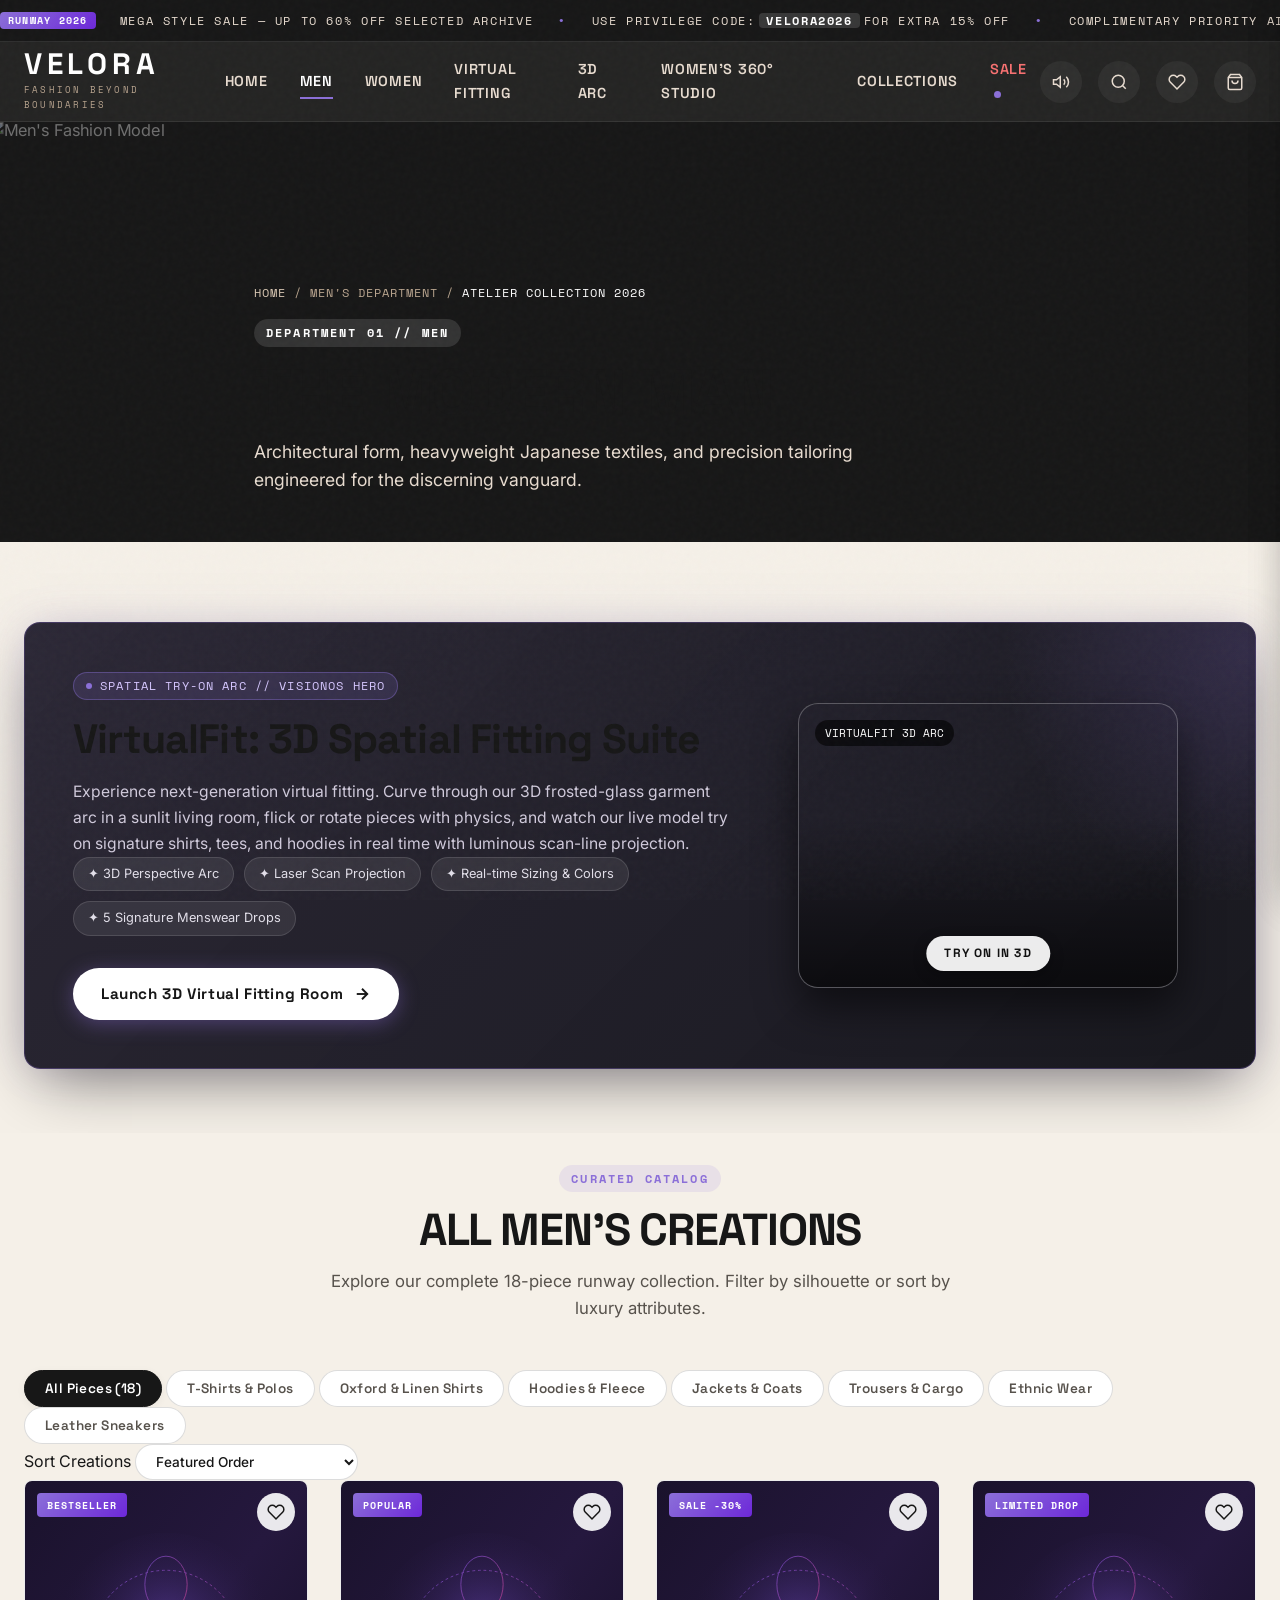
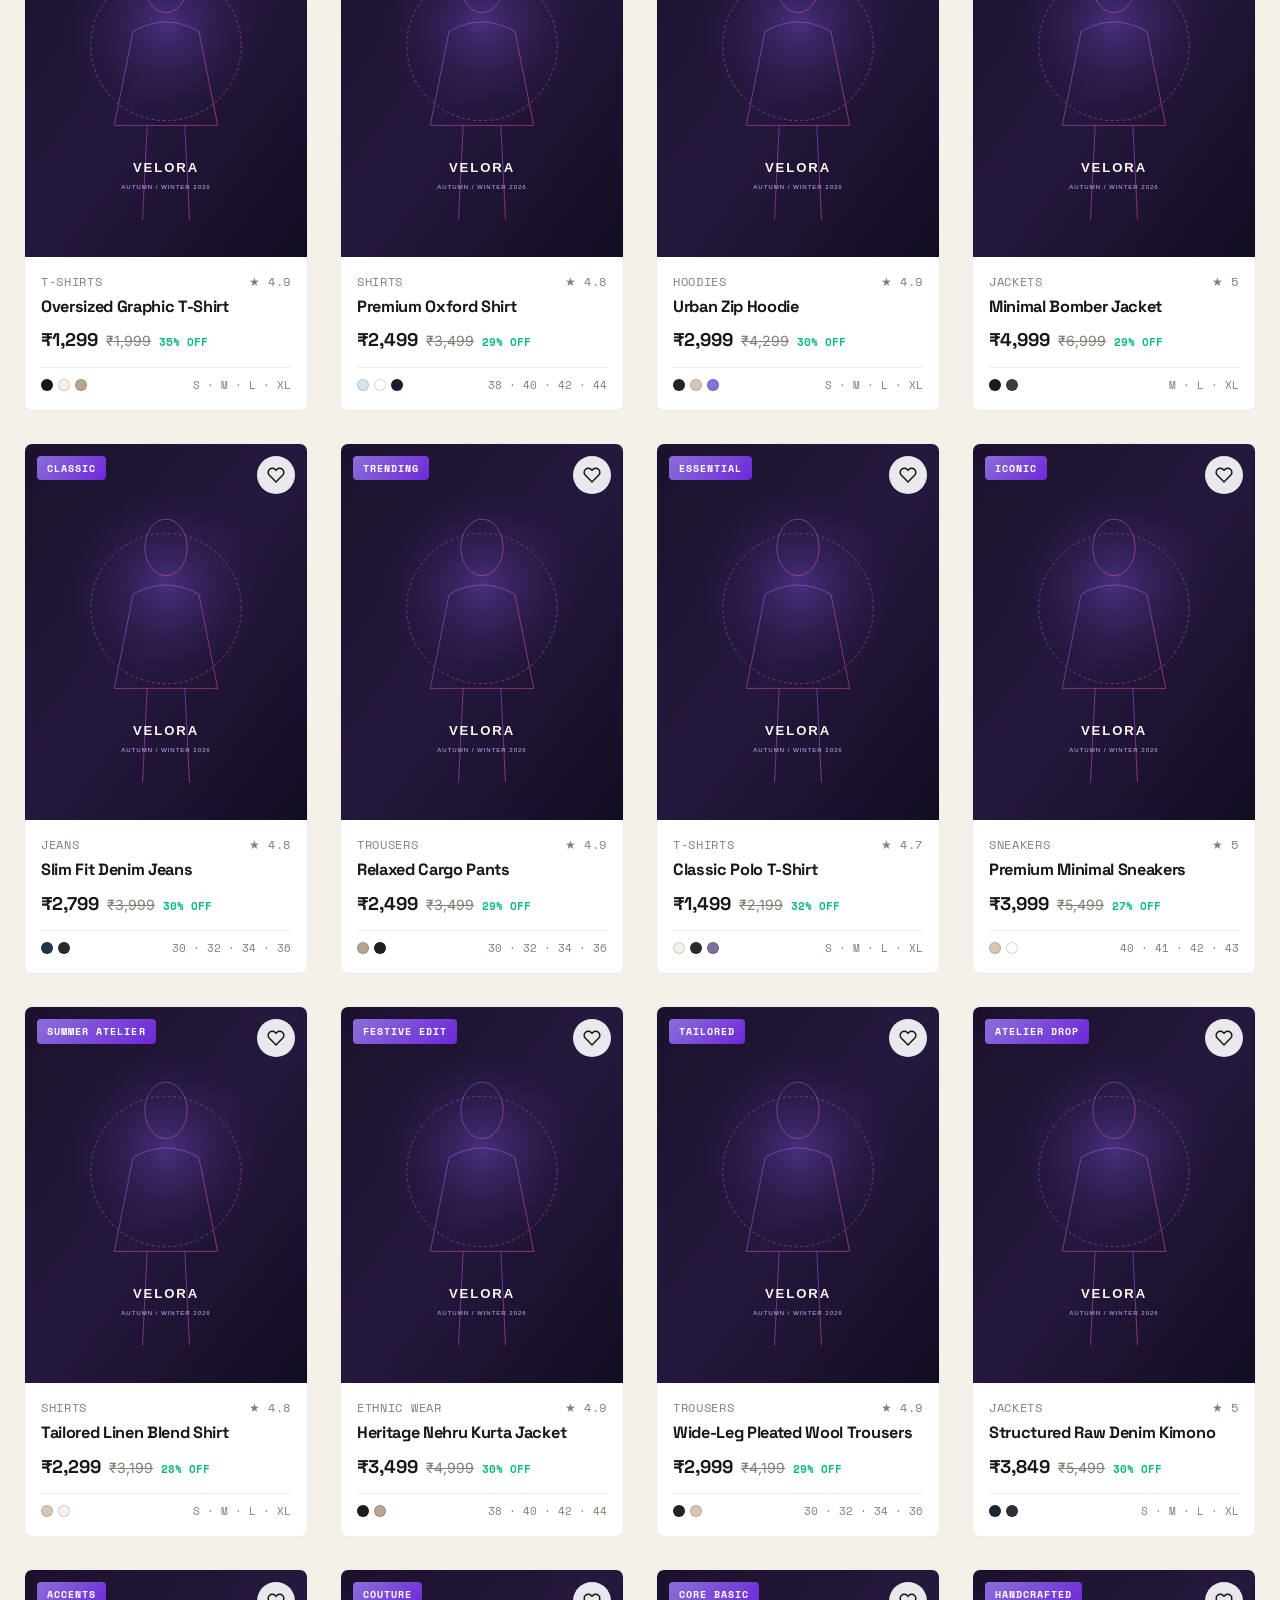
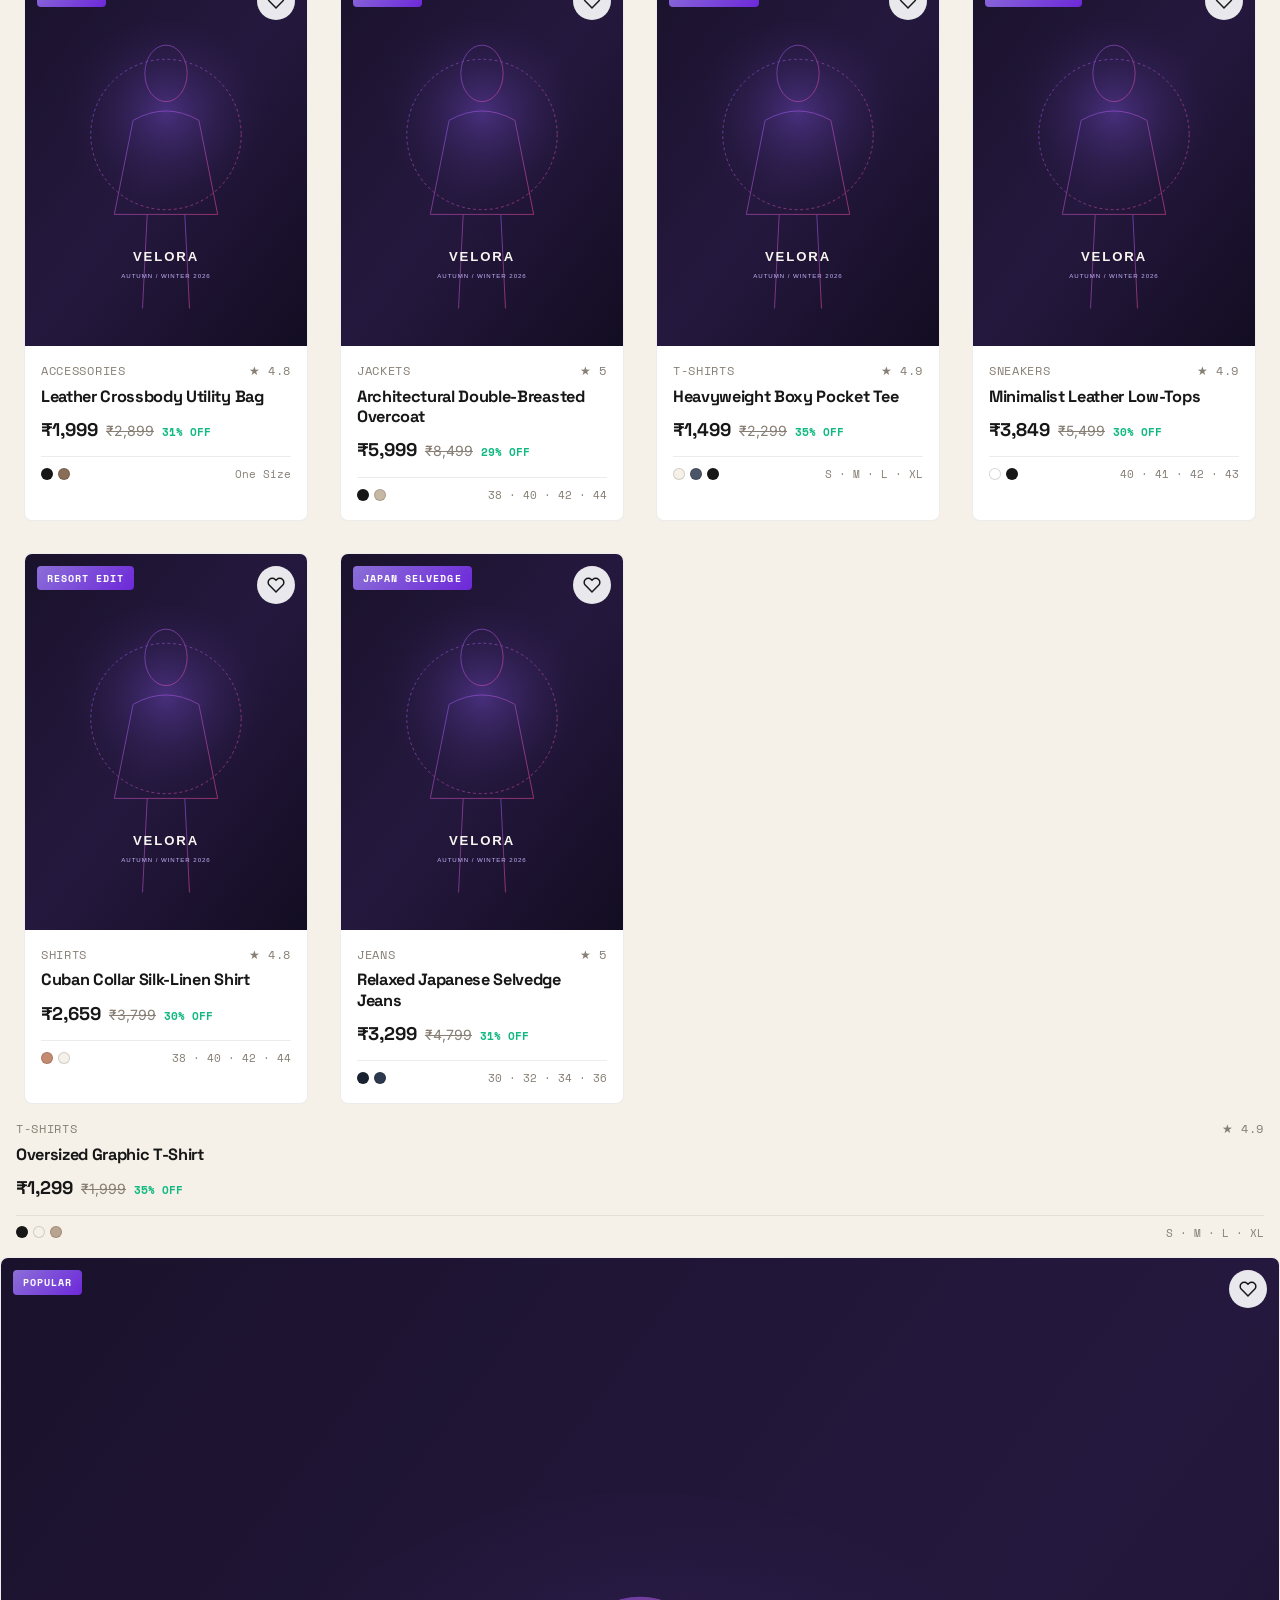
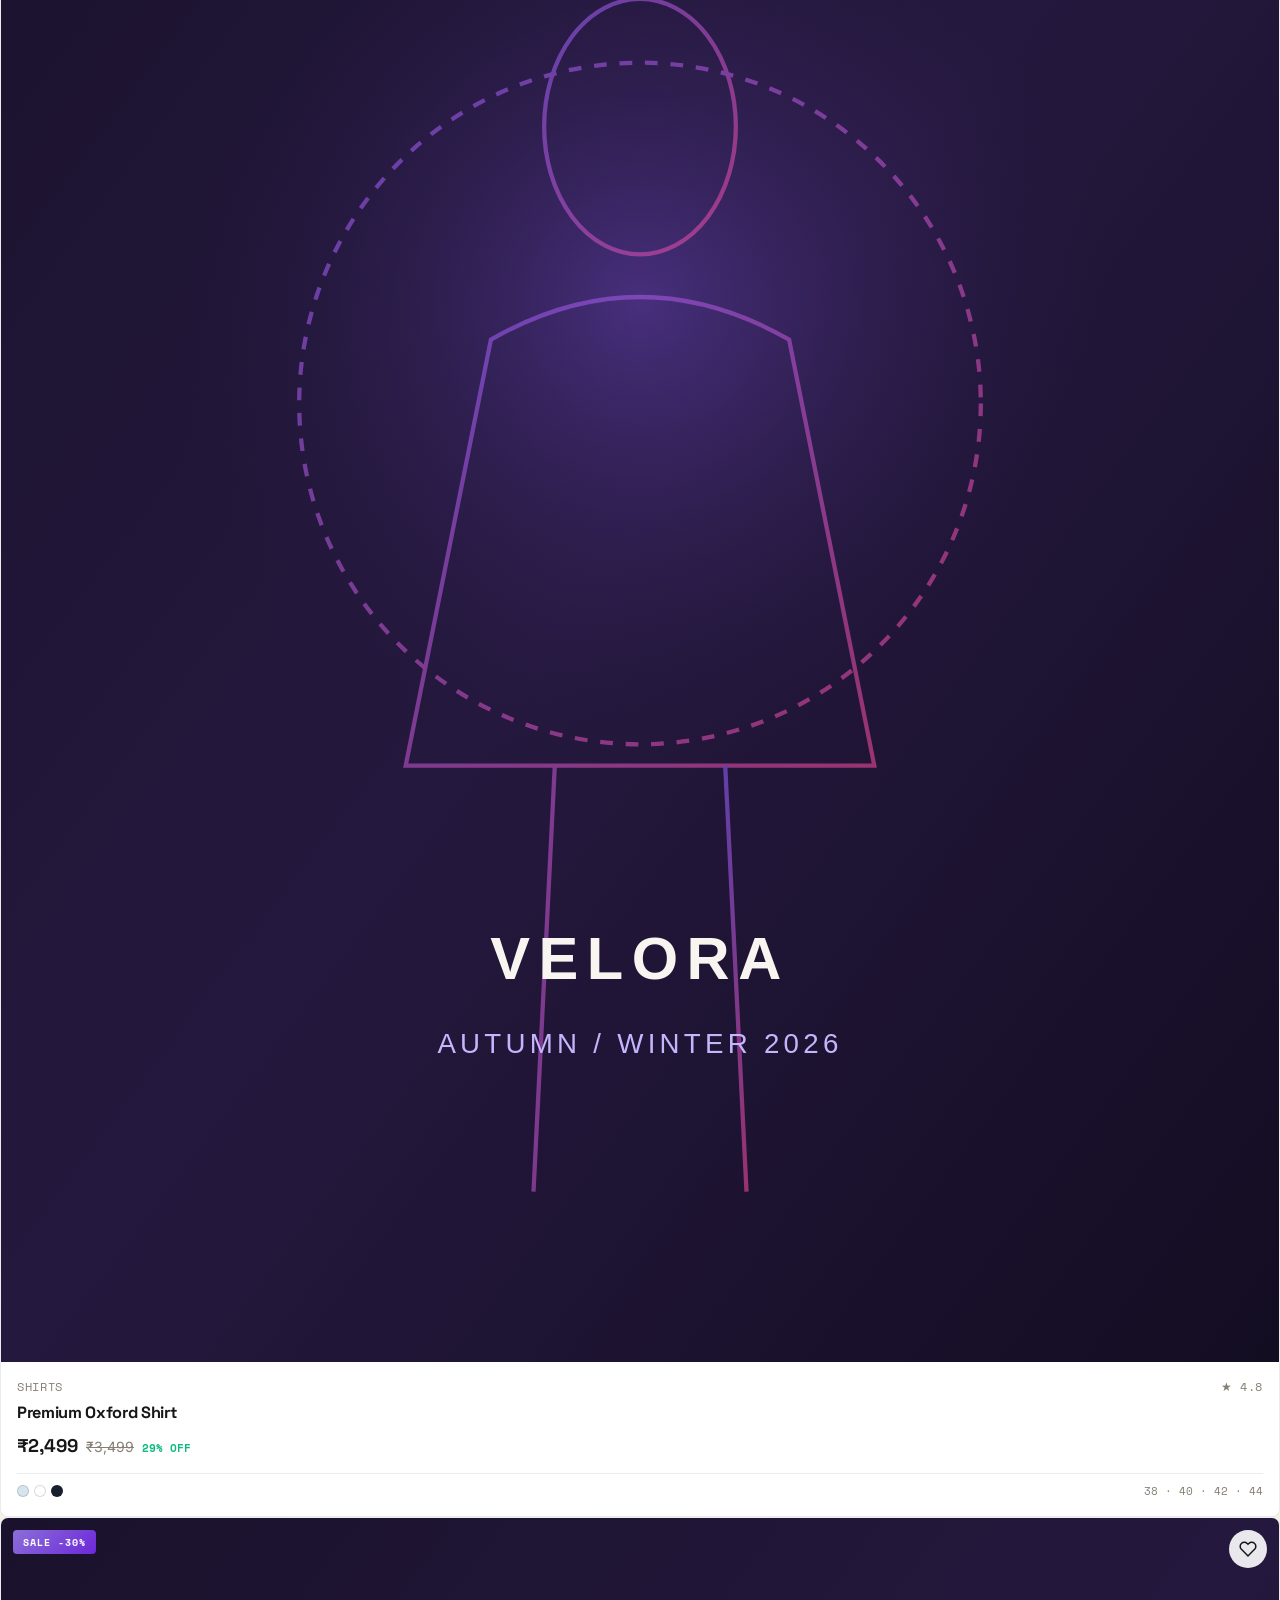
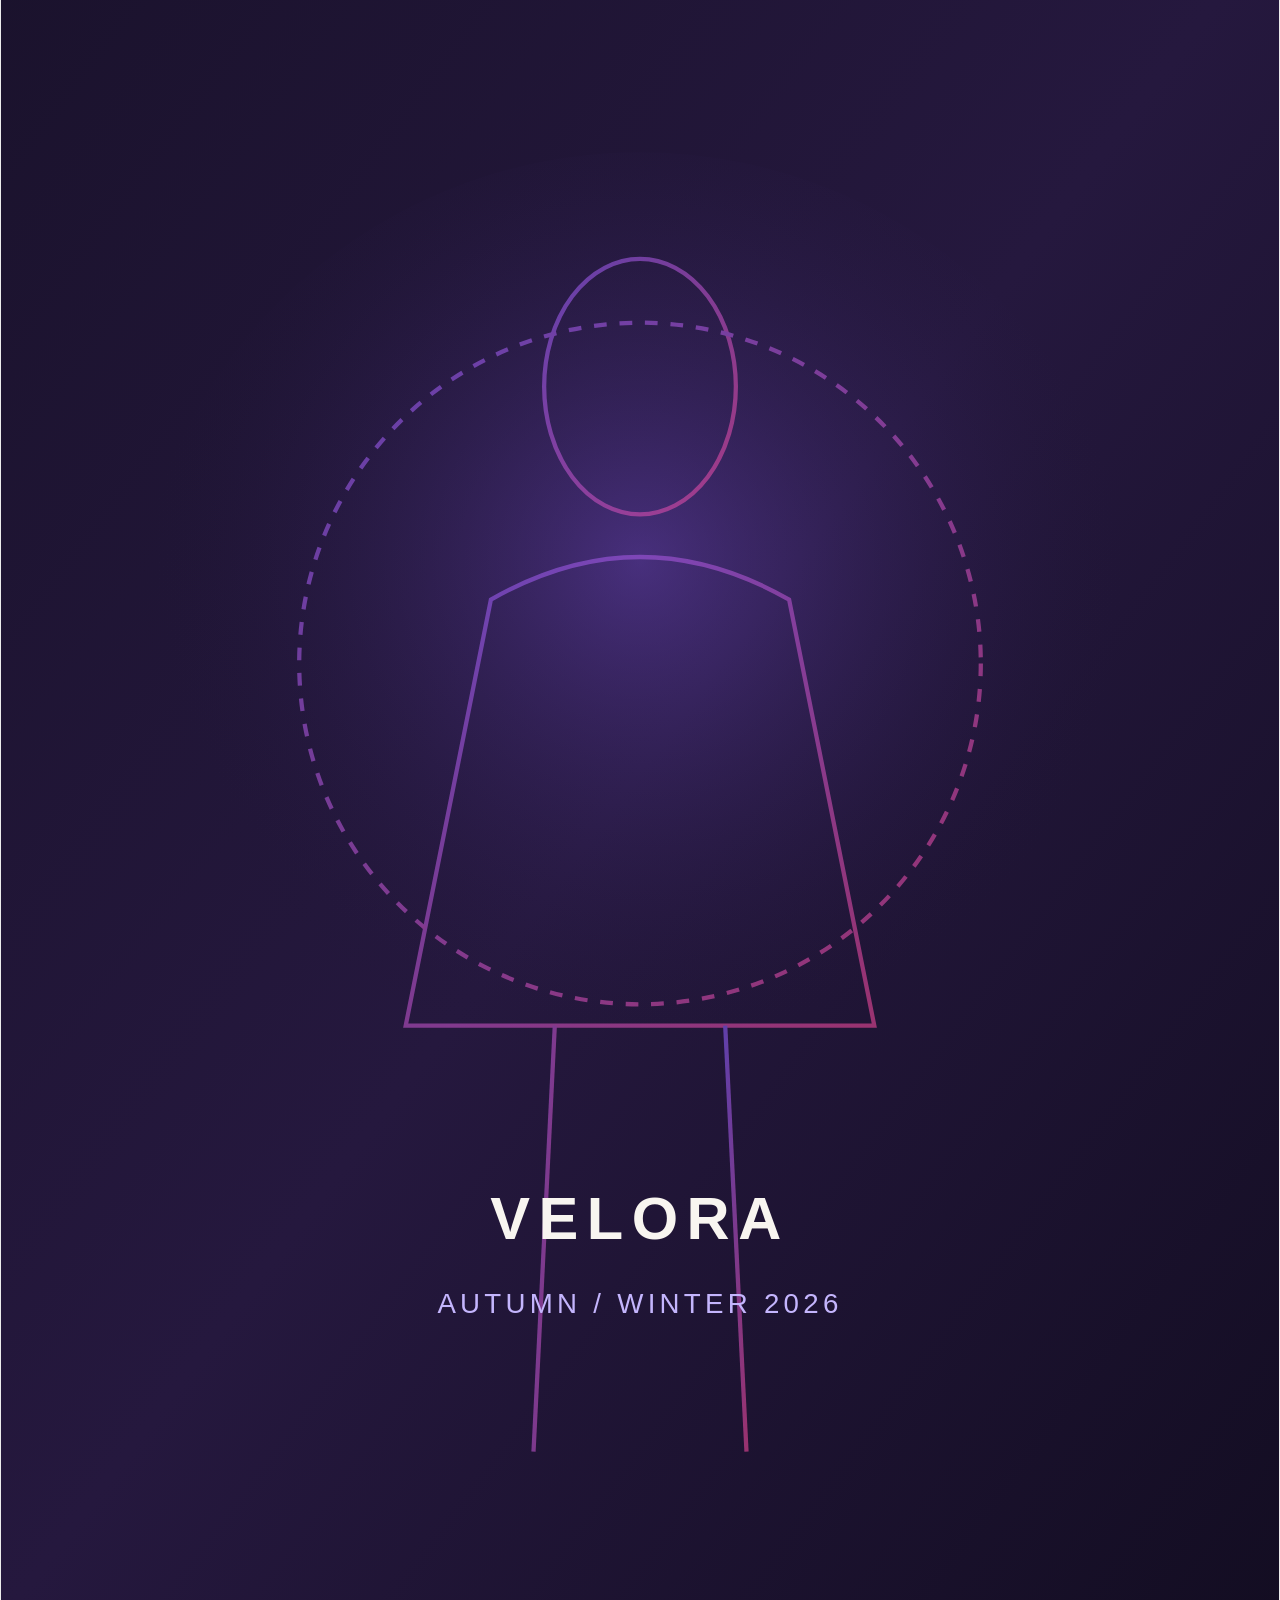
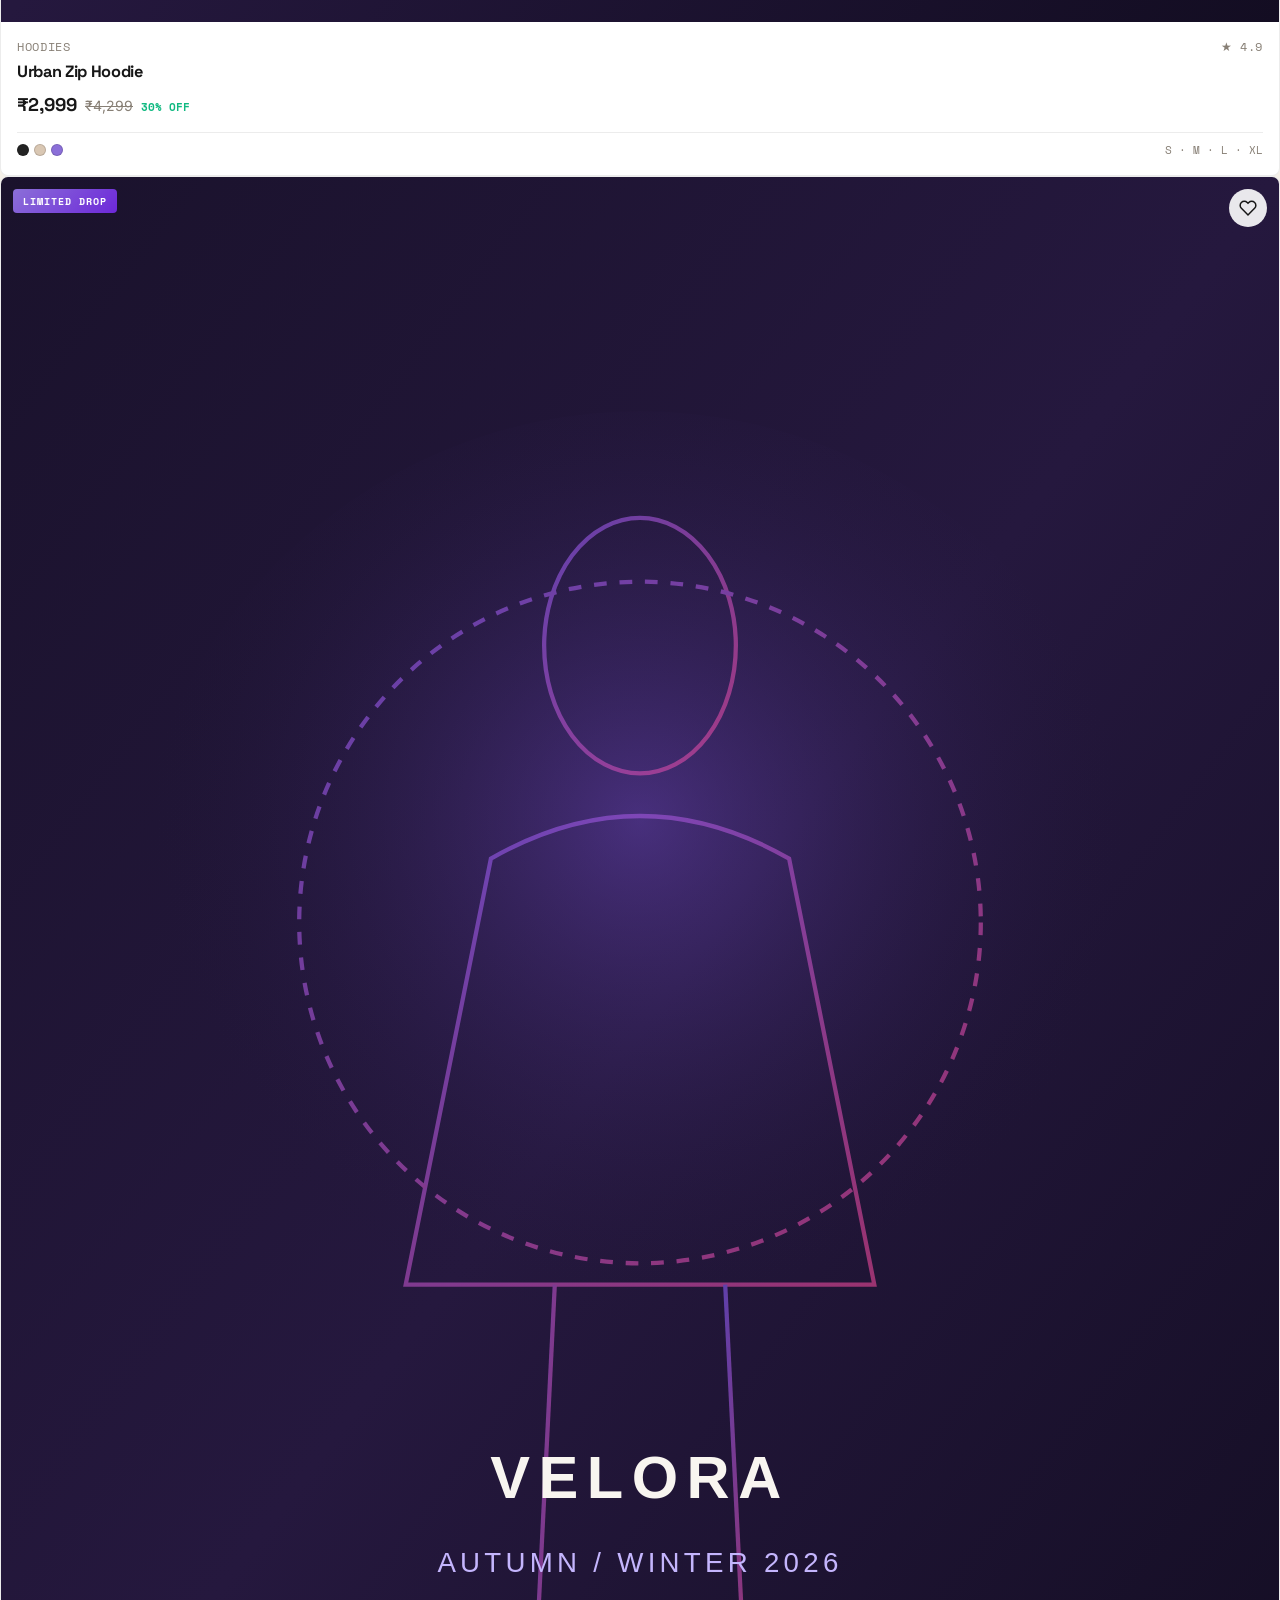
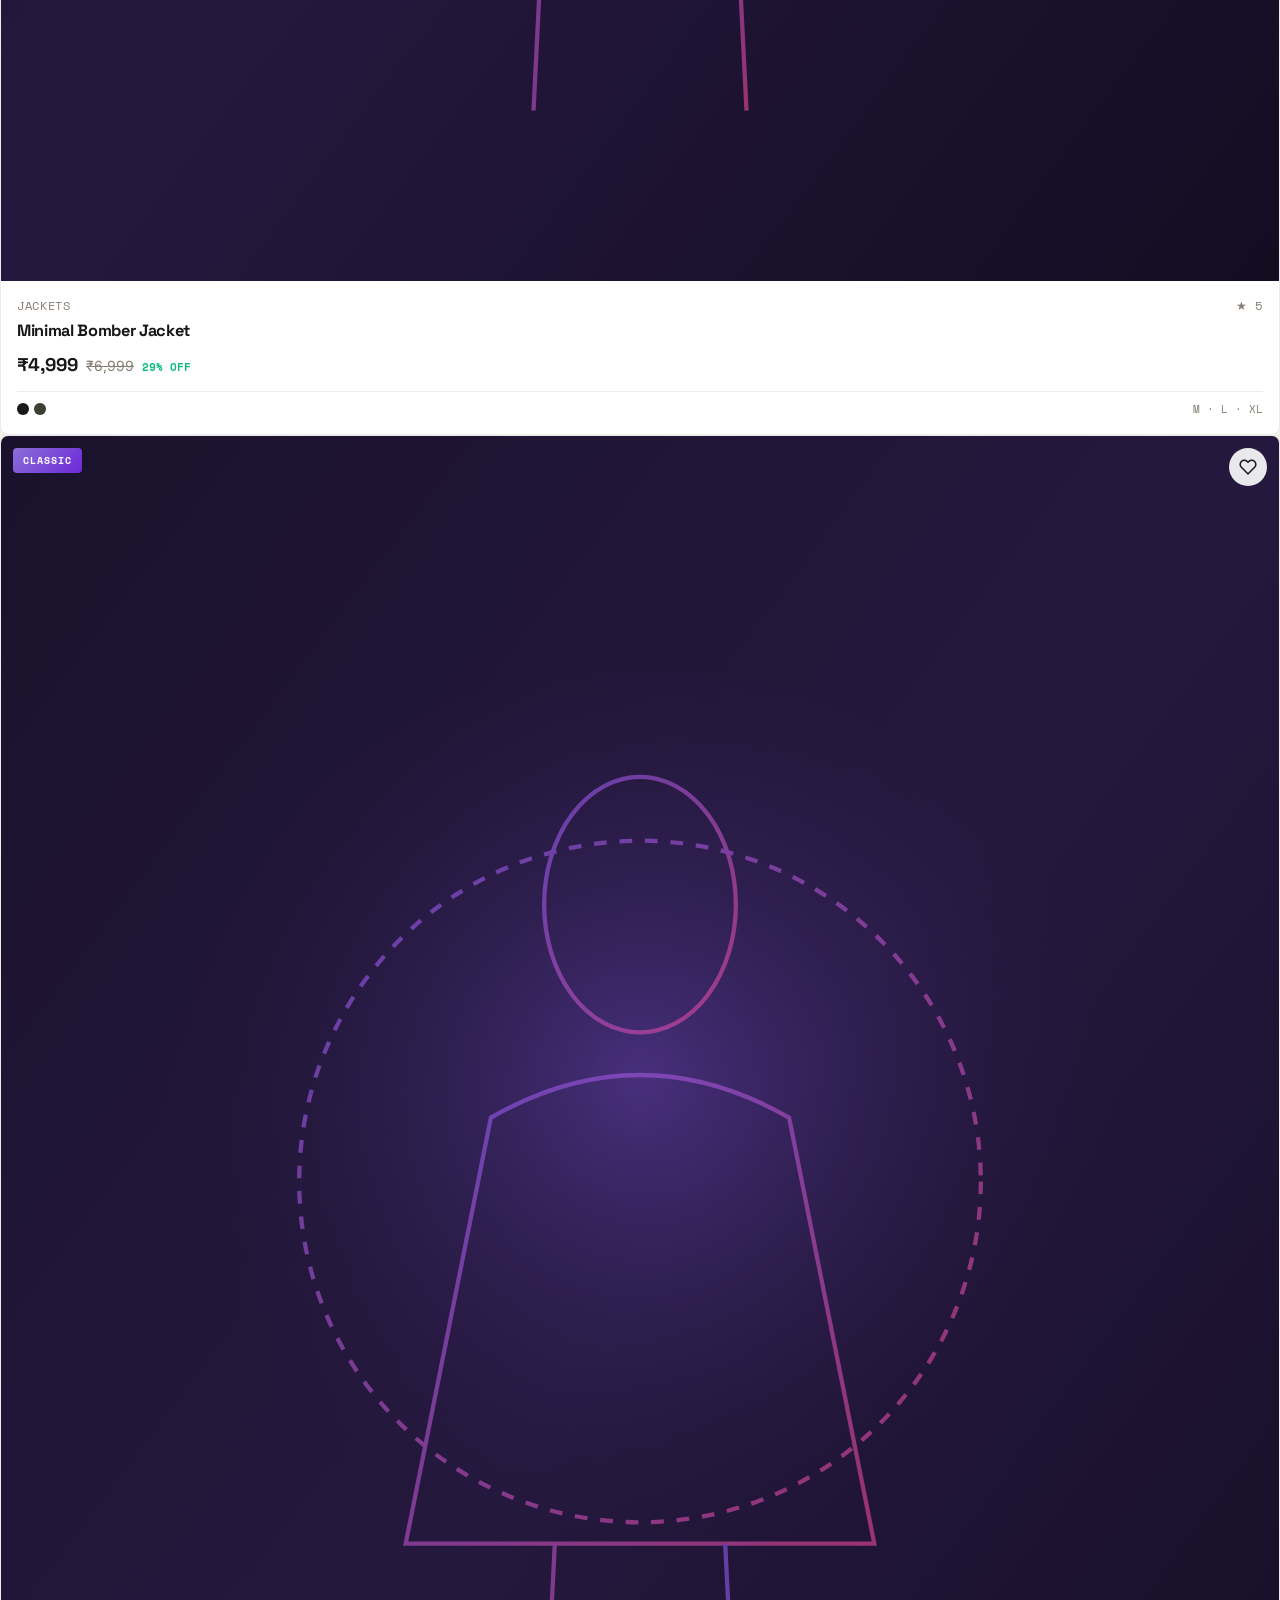
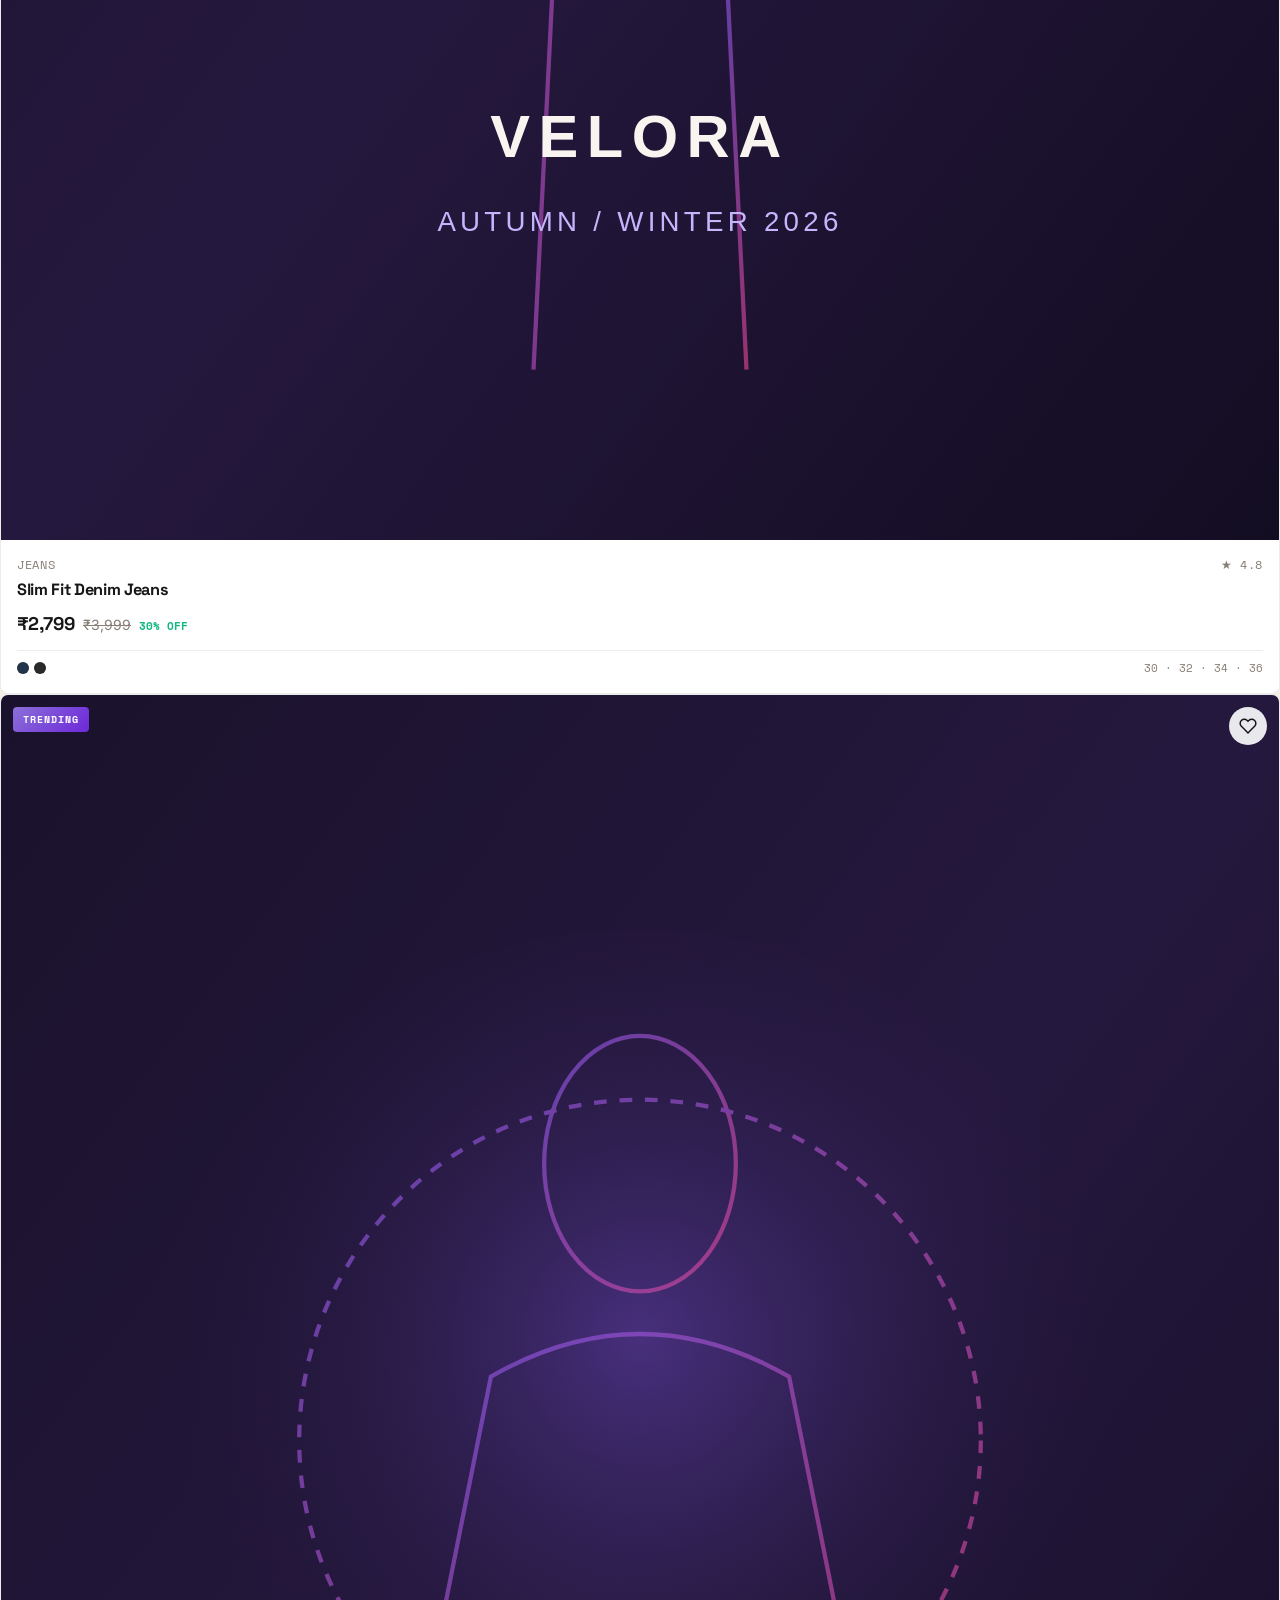
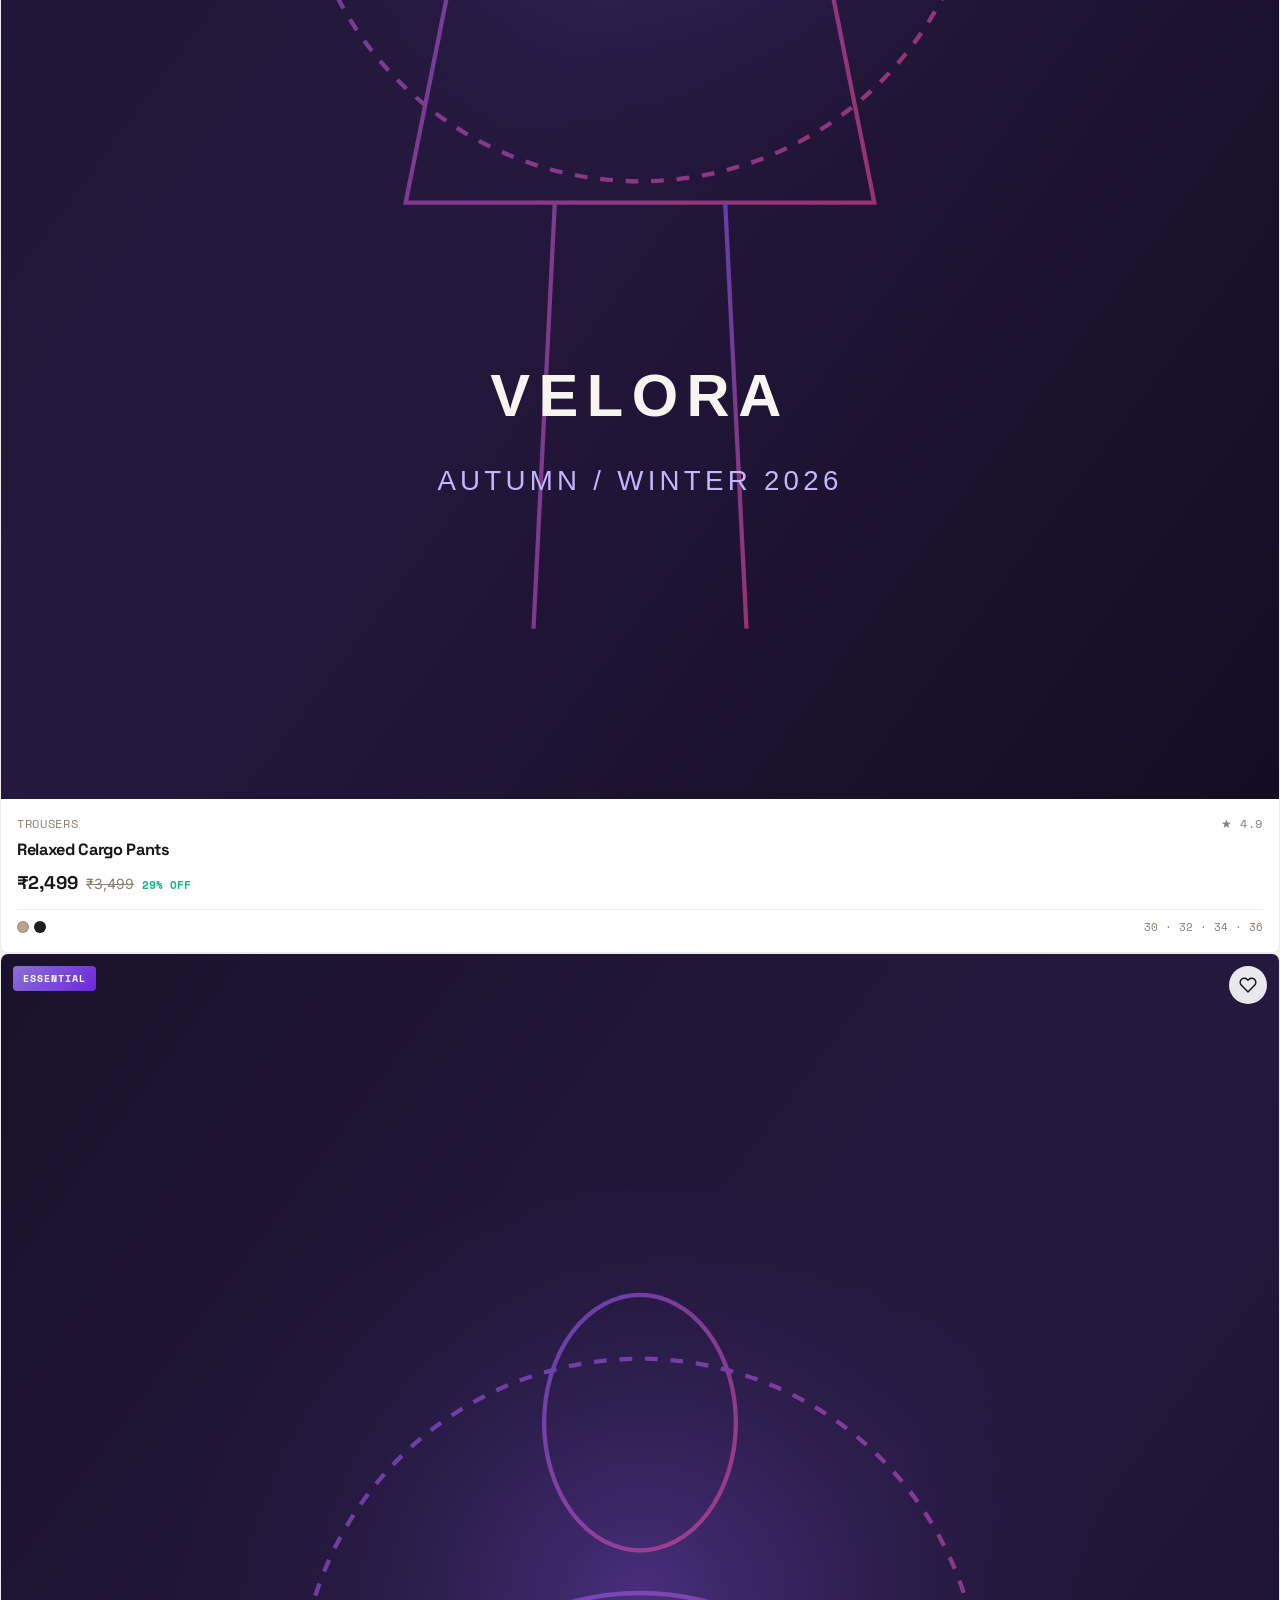
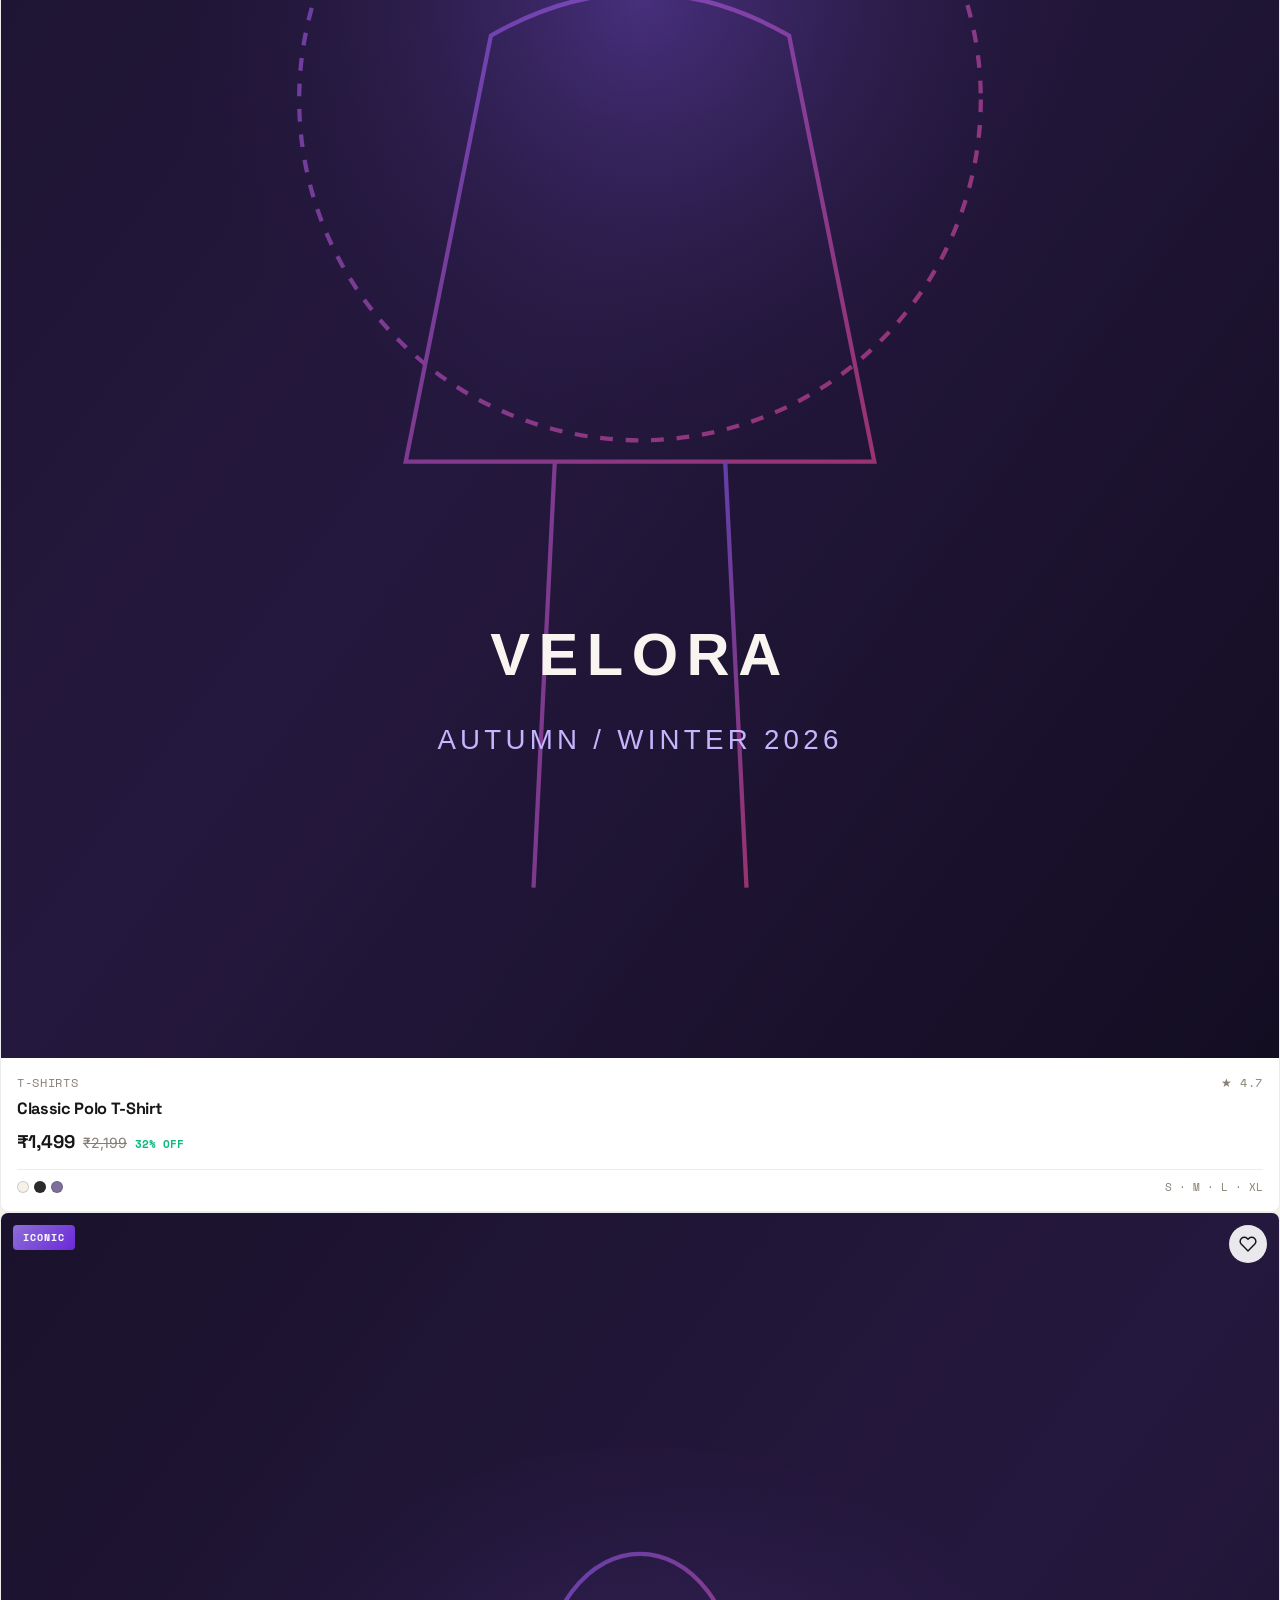
==== commit 988ea669: "feat(virtual-fit): add Maison Edit women's virtual try-on studio and fix announcement bar marquee wr" ====
--- a/men.html
+++ b/men.html
@@ -34,27 +34,27 @@
   <aside class="announcement-bar" aria-label="Boutique Notice">
     <div class="marquee-track">
       <div class="marquee-item">
-        <span class="marquee-tag">NEW SEASON</span>
-        <span class="marquee-text">NEW SEASON COLLECTION — UP TO 50% OFF</span>
+        <span class="marquee-tag">RUNWAY 2026</span>
+        <span class="marquee-text">MEGA STYLE SALE — UP TO 60% OFF SELECTED ARCHIVE</span>
         <span class="marquee-dot">•</span>
-        <span class="marquee-text">USE VOUCHER: <strong class="marquee-code">VELORA50</strong> AT CHECKOUT</span>
+        <span class="marquee-text">USE PRIVILEGE CODE: <strong class="marquee-code">VELORA2026</strong> FOR EXTRA 15% OFF</span>
         <span class="marquee-dot">•</span>
-        <span class="marquee-text">COMPLIMENTARY AIR SHIPPING ON ORDERS ABOVE ₹1,999</span>
+        <span class="marquee-text">COMPLIMENTARY PRIORITY AIR FREIGHT ON ORDERS ABOVE ₹1,999</span>
         <span class="marquee-dot">•</span>
-        <span class="marquee-text">SPATIAL VIRTUAL FITTING ROOM NOW LIVE</span>
+        <span class="marquee-text">SPATIAL VIRTUAL FITTING: <a href="virtual-fit-men.html" style="color:#ffffff;text-decoration:underline;margin:0 4px;">MEN'S ARC</a> &amp; <a href="virtual-fit-women.html" style="color:#ffffff;text-decoration:underline;margin:0 4px;">WOMEN'S MAISON EDIT</a> LIVE</span>
         <span class="marquee-dot">•</span>
         <span class="marquee-text">PARIS • TOKYO • NEW YORK • MILAN</span>
         <span class="marquee-dot">•</span>
       </div>
       <div class="marquee-item" aria-hidden="true">
-        <span class="marquee-tag">NEW SEASON</span>
-        <span class="marquee-text">NEW SEASON COLLECTION — UP TO 50% OFF</span>
+        <span class="marquee-tag">RUNWAY 2026</span>
+        <span class="marquee-text">MEGA STYLE SALE — UP TO 60% OFF SELECTED ARCHIVE</span>
         <span class="marquee-dot">•</span>
-        <span class="marquee-text">USE VOUCHER: <strong class="marquee-code">VELORA50</strong> AT CHECKOUT</span>
+        <span class="marquee-text">USE PRIVILEGE CODE: <strong class="marquee-code">VELORA2026</strong> FOR EXTRA 15% OFF</span>
         <span class="marquee-dot">•</span>
-        <span class="marquee-text">COMPLIMENTARY AIR SHIPPING ON ORDERS ABOVE ₹1,999</span>
+        <span class="marquee-text">COMPLIMENTARY PRIORITY AIR FREIGHT ON ORDERS ABOVE ₹1,999</span>
         <span class="marquee-dot">•</span>
-        <span class="marquee-text">SPATIAL VIRTUAL FITTING ROOM NOW LIVE</span>
+        <span class="marquee-text">SPATIAL VIRTUAL FITTING: <a href="virtual-fit-men.html" style="color:#ffffff;text-decoration:underline;margin:0 4px;">MEN'S ARC</a> &amp; <a href="virtual-fit-women.html" style="color:#ffffff;text-decoration:underline;margin:0 4px;">WOMEN'S MAISON EDIT</a> LIVE</span>
         <span class="marquee-dot">•</span>
         <span class="marquee-text">PARIS • TOKYO • NEW YORK • MILAN</span>
         <span class="marquee-dot">•</span>
@@ -81,13 +81,14 @@
 
       <!-- Desktop Navigation Links (Multi-Page Store Architecture) -->
       <nav class="nav-links" aria-label="Primary Navigation">
-        <a href="index.html" class="nav-link ">Home</a>
+        <a href="index.html" class="nav-link">Home</a>
         <a href="men.html" class="nav-link is-active">Men</a>
-        <a href="women.html" class="nav-link ">Women</a>
-        <a href="virtual-fit-men.html" class="nav-link nav-link-visionos " title="Spatial 3D Virtual Try-On Room">
+        <a href="women.html" class="nav-link">Women</a>
+        <a href="virtual-fit-men.html" class="nav-link nav-link-visionos" title="Men's Spatial 3D Virtual Try-On Room">
           <span>Virtual Fitting</span>
-          <span class="visionOS-badge">visionOS 3D</span>
+          <span class="visionOS-badge">3D ARC</span>
         </a>
+        <a href="virtual-fit-women.html" class="nav-link" title="Women's Maison Edit 360° Studio">Women's 360° Studio</a>
         <a href="index.html#trending" class="nav-link">Collections</a>
         <a href="index.html#offers" class="nav-link nav-link-sale">
           <span>Sale</span>
@@ -279,16 +280,1543 @@
               class="card-action-btn card-quickview-btn"
               onclick="VeloraQuickView.open('men-01')"
             >
-              <span>Quick View</span>
-            </button>
+              <span>Quick</span>
+            </button>
+            <a 
+              href="virtual-fit-men.html" 
+              class="card-action-btn card-tryon-btn"
+              title="Try on Oversized Graphic T-Shirt in Virtual Fitting Room"
+              onclick="event.stopPropagation();"
+            >
+              <span>✨ Try On</span>
+            </a>
             <button 
               type="button" 
               class="card-action-btn"
               onclick="VeloraCart.addItem('men-01', 'S', 'Onyx Black', 1)"
             >
-              <span>+ Add to Bag</span>
-            </button>
-          </div>
+              <span>+ Add</span>
+            </button>
+          </div>
+        </div>
+
+        <div class="card-content">
+          <div class="card-meta-row">
+            <span>T-Shirts</span>
+            <span>★ 4.9</span>
+          </div>
+
+          <h4 class="product-name">Oversized Graphic T-Shirt</h4>
+
+          <div class="product-price-row">
+            <span class="discounted-price">₹1,299</span>
+            
+              <span class="original-price">₹1,999</span>
+              <span class="discount-badge">35% OFF</span>
+            
+          </div>
+
+          <div class="card-footer-row">
+            <div class="color-swatches-row">
+      <span class="color-swatch-dot" style="background-color: #171717;" title="Onyx Black"></span>
+    
+      <span class="color-swatch-dot" style="background-color: #F5F0E8;" title="Vintage Chalk"></span>
+    
+      <span class="color-swatch-dot" style="background-color: #B9A58F;" title="Smoked Taupe"></span>
+    </div>
+            <span class="sizes-summary-text">S · M · L · XL</span>
+          </div>
+        </div>
+      </article>
+    
+
+      <article class="product-card" data-product-id="men-02" data-department="men">
+        <div class="card-media">
+          <img 
+            src="https://images.unsplash.com/photo-1602810318383-e386cc2a3ccf?auto=format&fit=crop&w=900&q=85" 
+            alt="Premium Oxford Shirt" 
+            class="product-img" 
+            loading="lazy"
+            onerror="this.onerror=null; this.src='assets/images/fallback.svg'"
+          />
+          
+            <img 
+              src="https://images.unsplash.com/photo-1596755094514-f87e34085b2c?auto=format&fit=crop&w=900&q=85" 
+              alt="Premium Oxford Shirt Alternate View" 
+              class="product-img-secondary" 
+              loading="lazy"
+              onerror="this.onerror=null; this.src='assets/images/fallback.svg'"
+            />
+          
+
+          <span class="card-badge badge-sale">POPULAR</span>
+
+          <button 
+            type="button" 
+            class="card-wishlist-btn " 
+            data-wishlist-id="men-02"
+            aria-label="Add Premium Oxford Shirt to Wishlist"
+            onclick="VeloraWishlist.toggle('men-02', this)"
+          >
+            <svg width="18" height="18" viewBox="0 0 24 24" fill="none" stroke="currentColor" stroke-width="2">
+              <path d="M20.84 4.61a5.5 5.5 0 0 0-7.78 0L12 5.67l-1.06-1.06a5.5 5.5 0 0 0-7.78 7.78l1.06 1.06L12 21.23l7.78-7.78 1.06-1.06a5.5 5.5 0 0 0 0-7.78z"></path>
+            </svg>
+          </button>
+
+          <div class="card-quick-actions">
+            <button 
+              type="button" 
+              class="card-action-btn card-quickview-btn"
+              onclick="VeloraQuickView.open('men-02')"
+            >
+              <span>Quick</span>
+            </button>
+            <a 
+              href="virtual-fit-men.html" 
+              class="card-action-btn card-tryon-btn"
+              title="Try on Premium Oxford Shirt in Virtual Fitting Room"
+              onclick="event.stopPropagation();"
+            >
+              <span>✨ Try On</span>
+            </a>
+            <button 
+              type="button" 
+              class="card-action-btn"
+              onclick="VeloraCart.addItem('men-02', '38', 'Sky Mist', 1)"
+            >
+              <span>+ Add</span>
+            </button>
+          </div>
+        </div>
+
+        <div class="card-content">
+          <div class="card-meta-row">
+            <span>Shirts</span>
+            <span>★ 4.8</span>
+          </div>
+
+          <h4 class="product-name">Premium Oxford Shirt</h4>
+
+          <div class="product-price-row">
+            <span class="discounted-price">₹2,499</span>
+            
+              <span class="original-price">₹3,499</span>
+              <span class="discount-badge">29% OFF</span>
+            
+          </div>
+
+          <div class="card-footer-row">
+            <div class="color-swatches-row">
+      <span class="color-swatch-dot" style="background-color: #D6E4EE;" title="Sky Mist"></span>
+    
+      <span class="color-swatch-dot" style="background-color: #FFFFFF;" title="Pure White"></span>
+    
+      <span class="color-swatch-dot" style="background-color: #182030;" title="Deep Navy"></span>
+    </div>
+            <span class="sizes-summary-text">38 · 40 · 42 · 44</span>
+          </div>
+        </div>
+      </article>
+    
+
+      <article class="product-card" data-product-id="men-03" data-department="men">
+        <div class="card-media">
+          <img 
+            src="https://images.unsplash.com/photo-1556905055-8f358a7a47b2?auto=format&fit=crop&w=900&q=85" 
+            alt="Urban Zip Hoodie" 
+            class="product-img" 
+            loading="lazy"
+            onerror="this.onerror=null; this.src='assets/images/fallback.svg'"
+          />
+          
+            <img 
+              src="https://images.unsplash.com/photo-1509967419530-da38b4704bc6?auto=format&fit=crop&w=900&q=85" 
+              alt="Urban Zip Hoodie Alternate View" 
+              class="product-img-secondary" 
+              loading="lazy"
+              onerror="this.onerror=null; this.src='assets/images/fallback.svg'"
+            />
+          
+
+          <span class="card-badge badge-sale">SALE -30%</span>
+
+          <button 
+            type="button" 
+            class="card-wishlist-btn " 
+            data-wishlist-id="men-03"
+            aria-label="Add Urban Zip Hoodie to Wishlist"
+            onclick="VeloraWishlist.toggle('men-03', this)"
+          >
+            <svg width="18" height="18" viewBox="0 0 24 24" fill="none" stroke="currentColor" stroke-width="2">
+              <path d="M20.84 4.61a5.5 5.5 0 0 0-7.78 0L12 5.67l-1.06-1.06a5.5 5.5 0 0 0-7.78 7.78l1.06 1.06L12 21.23l7.78-7.78 1.06-1.06a5.5 5.5 0 0 0 0-7.78z"></path>
+            </svg>
+          </button>
+
+          <div class="card-quick-actions">
+            <button 
+              type="button" 
+              class="card-action-btn card-quickview-btn"
+              onclick="VeloraQuickView.open('men-03')"
+            >
+              <span>Quick</span>
+            </button>
+            <a 
+              href="virtual-fit-men.html" 
+              class="card-action-btn card-tryon-btn"
+              title="Try on Urban Zip Hoodie in Virtual Fitting Room"
+              onclick="event.stopPropagation();"
+            >
+              <span>✨ Try On</span>
+            </a>
+            <button 
+              type="button" 
+              class="card-action-btn"
+              onclick="VeloraCart.addItem('men-03', 'S', 'Charcoal Heather', 1)"
+            >
+              <span>+ Add</span>
+            </button>
+          </div>
+        </div>
+
+        <div class="card-content">
+          <div class="card-meta-row">
+            <span>Hoodies</span>
+            <span>★ 4.9</span>
+          </div>
+
+          <h4 class="product-name">Urban Zip Hoodie</h4>
+
+          <div class="product-price-row">
+            <span class="discounted-price">₹2,999</span>
+            
+              <span class="original-price">₹4,299</span>
+              <span class="discount-badge">30% OFF</span>
+            
+          </div>
+
+          <div class="card-footer-row">
+            <div class="color-swatches-row">
+      <span class="color-swatch-dot" style="background-color: #232323;" title="Charcoal Heather"></span>
+    
+      <span class="color-swatch-dot" style="background-color: #D9C7B3;" title="Sand Taupe"></span>
+    
+      <span class="color-swatch-dot" style="background-color: #8B6FD8;" title="Soft Violet"></span>
+    </div>
+            <span class="sizes-summary-text">S · M · L · XL</span>
+          </div>
+        </div>
+      </article>
+    
+
+      <article class="product-card" data-product-id="men-04" data-department="men">
+        <div class="card-media">
+          <img 
+            src="https://images.unsplash.com/photo-1548883354-7622d03aca27?auto=format&fit=crop&w=900&q=85" 
+            alt="Minimal Bomber Jacket" 
+            class="product-img" 
+            loading="lazy"
+            onerror="this.onerror=null; this.src='assets/images/fallback.svg'"
+          />
+          
+            <img 
+              src="https://images.unsplash.com/photo-1495105787522-5334e3ffa0ef?auto=format&fit=crop&w=900&q=85" 
+              alt="Minimal Bomber Jacket Alternate View" 
+              class="product-img-secondary" 
+              loading="lazy"
+              onerror="this.onerror=null; this.src='assets/images/fallback.svg'"
+            />
+          
+
+          <span class="card-badge badge-sale">LIMITED DROP</span>
+
+          <button 
+            type="button" 
+            class="card-wishlist-btn " 
+            data-wishlist-id="men-04"
+            aria-label="Add Minimal Bomber Jacket to Wishlist"
+            onclick="VeloraWishlist.toggle('men-04', this)"
+          >
+            <svg width="18" height="18" viewBox="0 0 24 24" fill="none" stroke="currentColor" stroke-width="2">
+              <path d="M20.84 4.61a5.5 5.5 0 0 0-7.78 0L12 5.67l-1.06-1.06a5.5 5.5 0 0 0-7.78 7.78l1.06 1.06L12 21.23l7.78-7.78 1.06-1.06a5.5 5.5 0 0 0 0-7.78z"></path>
+            </svg>
+          </button>
+
+          <div class="card-quick-actions">
+            <button 
+              type="button" 
+              class="card-action-btn card-quickview-btn"
+              onclick="VeloraQuickView.open('men-04')"
+            >
+              <span>Quick</span>
+            </button>
+            <a 
+              href="virtual-fit-men.html" 
+              class="card-action-btn card-tryon-btn"
+              title="Try on Minimal Bomber Jacket in Virtual Fitting Room"
+              onclick="event.stopPropagation();"
+            >
+              <span>✨ Try On</span>
+            </a>
+            <button 
+              type="button" 
+              class="card-action-btn"
+              onclick="VeloraCart.addItem('men-04', 'M', 'Dark Shadow', 1)"
+            >
+              <span>+ Add</span>
+            </button>
+          </div>
+        </div>
+
+        <div class="card-content">
+          <div class="card-meta-row">
+            <span>Jackets</span>
+            <span>★ 5</span>
+          </div>
+
+          <h4 class="product-name">Minimal Bomber Jacket</h4>
+
+          <div class="product-price-row">
+            <span class="discounted-price">₹4,999</span>
+            
+              <span class="original-price">₹6,999</span>
+              <span class="discount-badge">29% OFF</span>
+            
+          </div>
+
+          <div class="card-footer-row">
+            <div class="color-swatches-row">
+      <span class="color-swatch-dot" style="background-color: #1A1A1A;" title="Dark Shadow"></span>
+    
+      <span class="color-swatch-dot" style="background-color: #3B4235;" title="Military Olive"></span>
+    </div>
+            <span class="sizes-summary-text">M · L · XL</span>
+          </div>
+        </div>
+      </article>
+    
+
+      <article class="product-card" data-product-id="men-05" data-department="men">
+        <div class="card-media">
+          <img 
+            src="https://images.unsplash.com/photo-1542272604-780c96856592?auto=format&fit=crop&w=900&q=85" 
+            alt="Slim Fit Denim Jeans" 
+            class="product-img" 
+            loading="lazy"
+            onerror="this.onerror=null; this.src='assets/images/fallback.svg'"
+          />
+          
+            <img 
+              src="https://images.unsplash.com/photo-1582552938357-32b906df40cb?auto=format&fit=crop&w=900&q=85" 
+              alt="Slim Fit Denim Jeans Alternate View" 
+              class="product-img-secondary" 
+              loading="lazy"
+              onerror="this.onerror=null; this.src='assets/images/fallback.svg'"
+            />
+          
+
+          <span class="card-badge badge-sale">CLASSIC</span>
+
+          <button 
+            type="button" 
+            class="card-wishlist-btn " 
+            data-wishlist-id="men-05"
+            aria-label="Add Slim Fit Denim Jeans to Wishlist"
+            onclick="VeloraWishlist.toggle('men-05', this)"
+          >
+            <svg width="18" height="18" viewBox="0 0 24 24" fill="none" stroke="currentColor" stroke-width="2">
+              <path d="M20.84 4.61a5.5 5.5 0 0 0-7.78 0L12 5.67l-1.06-1.06a5.5 5.5 0 0 0-7.78 7.78l1.06 1.06L12 21.23l7.78-7.78 1.06-1.06a5.5 5.5 0 0 0 0-7.78z"></path>
+            </svg>
+          </button>
+
+          <div class="card-quick-actions">
+            <button 
+              type="button" 
+              class="card-action-btn card-quickview-btn"
+              onclick="VeloraQuickView.open('men-05')"
+            >
+              <span>Quick</span>
+            </button>
+            <a 
+              href="virtual-fit-men.html" 
+              class="card-action-btn card-tryon-btn"
+              title="Try on Slim Fit Denim Jeans in Virtual Fitting Room"
+              onclick="event.stopPropagation();"
+            >
+              <span>✨ Try On</span>
+            </a>
+            <button 
+              type="button" 
+              class="card-action-btn"
+              onclick="VeloraCart.addItem('men-05', '30', 'Vintage Indigo', 1)"
+            >
+              <span>+ Add</span>
+            </button>
+          </div>
+        </div>
+
+        <div class="card-content">
+          <div class="card-meta-row">
+            <span>Jeans</span>
+            <span>★ 4.8</span>
+          </div>
+
+          <h4 class="product-name">Slim Fit Denim Jeans</h4>
+
+          <div class="product-price-row">
+            <span class="discounted-price">₹2,799</span>
+            
+              <span class="original-price">₹3,999</span>
+              <span class="discount-badge">30% OFF</span>
+            
+          </div>
+
+          <div class="card-footer-row">
+            <div class="color-swatches-row">
+      <span class="color-swatch-dot" style="background-color: #22354B;" title="Vintage Indigo"></span>
+    
+      <span class="color-swatch-dot" style="background-color: #2A2A2A;" title="Washed Black"></span>
+    </div>
+            <span class="sizes-summary-text">30 · 32 · 34 · 36</span>
+          </div>
+        </div>
+      </article>
+    
+
+      <article class="product-card" data-product-id="men-06" data-department="men">
+        <div class="card-media">
+          <img 
+            src="https://images.unsplash.com/photo-1517445312882-bc9910d016b7?auto=format&fit=crop&w=900&q=85" 
+            alt="Relaxed Cargo Pants" 
+            class="product-img" 
+            loading="lazy"
+            onerror="this.onerror=null; this.src='assets/images/fallback.svg'"
+          />
+          
+            <img 
+              src="https://images.unsplash.com/photo-1506630448388-4e683c67ddb0?auto=format&fit=crop&w=900&q=85" 
+              alt="Relaxed Cargo Pants Alternate View" 
+              class="product-img-secondary" 
+              loading="lazy"
+              onerror="this.onerror=null; this.src='assets/images/fallback.svg'"
+            />
+          
+
+          <span class="card-badge badge-sale">TRENDING</span>
+
+          <button 
+            type="button" 
+            class="card-wishlist-btn " 
+            data-wishlist-id="men-06"
+            aria-label="Add Relaxed Cargo Pants to Wishlist"
+            onclick="VeloraWishlist.toggle('men-06', this)"
+          >
+            <svg width="18" height="18" viewBox="0 0 24 24" fill="none" stroke="currentColor" stroke-width="2">
+              <path d="M20.84 4.61a5.5 5.5 0 0 0-7.78 0L12 5.67l-1.06-1.06a5.5 5.5 0 0 0-7.78 7.78l1.06 1.06L12 21.23l7.78-7.78 1.06-1.06a5.5 5.5 0 0 0 0-7.78z"></path>
+            </svg>
+          </button>
+
+          <div class="card-quick-actions">
+            <button 
+              type="button" 
+              class="card-action-btn card-quickview-btn"
+              onclick="VeloraQuickView.open('men-06')"
+            >
+              <span>Quick</span>
+            </button>
+            <a 
+              href="virtual-fit-men.html" 
+              class="card-action-btn card-tryon-btn"
+              title="Try on Relaxed Cargo Pants in Virtual Fitting Room"
+              onclick="event.stopPropagation();"
+            >
+              <span>✨ Try On</span>
+            </a>
+            <button 
+              type="button" 
+              class="card-action-btn"
+              onclick="VeloraCart.addItem('men-06', '30', 'Earthy Taupe', 1)"
+            >
+              <span>+ Add</span>
+            </button>
+          </div>
+        </div>
+
+        <div class="card-content">
+          <div class="card-meta-row">
+            <span>Trousers</span>
+            <span>★ 4.9</span>
+          </div>
+
+          <h4 class="product-name">Relaxed Cargo Pants</h4>
+
+          <div class="product-price-row">
+            <span class="discounted-price">₹2,499</span>
+            
+              <span class="original-price">₹3,499</span>
+              <span class="discount-badge">29% OFF</span>
+            
+          </div>
+
+          <div class="card-footer-row">
+            <div class="color-swatches-row">
+      <span class="color-swatch-dot" style="background-color: #B9A58F;" title="Earthy Taupe"></span>
+    
+      <span class="color-swatch-dot" style="background-color: #1F1F1F;" title="Midnight Charcoal"></span>
+    </div>
+            <span class="sizes-summary-text">30 · 32 · 34 · 36</span>
+          </div>
+        </div>
+      </article>
+    
+
+      <article class="product-card" data-product-id="men-07" data-department="men">
+        <div class="card-media">
+          <img 
+            src="https://images.unsplash.com/photo-1586363104862-3a5e2ab60d99?auto=format&fit=crop&w=900&q=85" 
+            alt="Classic Polo T-Shirt" 
+            class="product-img" 
+            loading="lazy"
+            onerror="this.onerror=null; this.src='assets/images/fallback.svg'"
+          />
+          
+            <img 
+              src="https://images.unsplash.com/photo-1583743814966-8936f5b7be1a?auto=format&fit=crop&w=900&q=85" 
+              alt="Classic Polo T-Shirt Alternate View" 
+              class="product-img-secondary" 
+              loading="lazy"
+              onerror="this.onerror=null; this.src='assets/images/fallback.svg'"
+            />
+          
+
+          <span class="card-badge badge-sale">ESSENTIAL</span>
+
+          <button 
+            type="button" 
+            class="card-wishlist-btn " 
+            data-wishlist-id="men-07"
+            aria-label="Add Classic Polo T-Shirt to Wishlist"
+            onclick="VeloraWishlist.toggle('men-07', this)"
+          >
+            <svg width="18" height="18" viewBox="0 0 24 24" fill="none" stroke="currentColor" stroke-width="2">
+              <path d="M20.84 4.61a5.5 5.5 0 0 0-7.78 0L12 5.67l-1.06-1.06a5.5 5.5 0 0 0-7.78 7.78l1.06 1.06L12 21.23l7.78-7.78 1.06-1.06a5.5 5.5 0 0 0 0-7.78z"></path>
+            </svg>
+          </button>
+
+          <div class="card-quick-actions">
+            <button 
+              type="button" 
+              class="card-action-btn card-quickview-btn"
+              onclick="VeloraQuickView.open('men-07')"
+            >
+              <span>Quick</span>
+            </button>
+            <a 
+              href="virtual-fit-men.html" 
+              class="card-action-btn card-tryon-btn"
+              title="Try on Classic Polo T-Shirt in Virtual Fitting Room"
+              onclick="event.stopPropagation();"
+            >
+              <span>✨ Try On</span>
+            </a>
+            <button 
+              type="button" 
+              class="card-action-btn"
+              onclick="VeloraCart.addItem('men-07', 'S', 'Warm Cream', 1)"
+            >
+              <span>+ Add</span>
+            </button>
+          </div>
+        </div>
+
+        <div class="card-content">
+          <div class="card-meta-row">
+            <span>T-Shirts</span>
+            <span>★ 4.7</span>
+          </div>
+
+          <h4 class="product-name">Classic Polo T-Shirt</h4>
+
+          <div class="product-price-row">
+            <span class="discounted-price">₹1,499</span>
+            
+              <span class="original-price">₹2,199</span>
+              <span class="discount-badge">32% OFF</span>
+            
+          </div>
+
+          <div class="card-footer-row">
+            <div class="color-swatches-row">
+      <span class="color-swatch-dot" style="background-color: #F5F0E8;" title="Warm Cream"></span>
+    
+      <span class="color-swatch-dot" style="background-color: #2B2B2B;" title="Soft Charcoal"></span>
+    
+      <span class="color-swatch-dot" style="background-color: #7E6E9C;" title="Dusty Violet"></span>
+    </div>
+            <span class="sizes-summary-text">S · M · L · XL</span>
+          </div>
+        </div>
+      </article>
+    
+
+      <article class="product-card" data-product-id="men-08" data-department="men">
+        <div class="card-media">
+          <img 
+            src="https://images.unsplash.com/photo-1549298916-b41d501d3772?auto=format&fit=crop&w=900&q=85" 
+            alt="Premium Minimal Sneakers" 
+            class="product-img" 
+            loading="lazy"
+            onerror="this.onerror=null; this.src='assets/images/fallback.svg'"
+          />
+          
+            <img 
+              src="https://images.unsplash.com/photo-1560769629-975ec94e6a86?auto=format&fit=crop&w=900&q=85" 
+              alt="Premium Minimal Sneakers Alternate View" 
+              class="product-img-secondary" 
+              loading="lazy"
+              onerror="this.onerror=null; this.src='assets/images/fallback.svg'"
+            />
+          
+
+          <span class="card-badge badge-sale">ICONIC</span>
+
+          <button 
+            type="button" 
+            class="card-wishlist-btn " 
+            data-wishlist-id="men-08"
+            aria-label="Add Premium Minimal Sneakers to Wishlist"
+            onclick="VeloraWishlist.toggle('men-08', this)"
+          >
+            <svg width="18" height="18" viewBox="0 0 24 24" fill="none" stroke="currentColor" stroke-width="2">
+              <path d="M20.84 4.61a5.5 5.5 0 0 0-7.78 0L12 5.67l-1.06-1.06a5.5 5.5 0 0 0-7.78 7.78l1.06 1.06L12 21.23l7.78-7.78 1.06-1.06a5.5 5.5 0 0 0 0-7.78z"></path>
+            </svg>
+          </button>
+
+          <div class="card-quick-actions">
+            <button 
+              type="button" 
+              class="card-action-btn card-quickview-btn"
+              onclick="VeloraQuickView.open('men-08')"
+            >
+              <span>Quick</span>
+            </button>
+            <a 
+              href="virtual-fit-men.html" 
+              class="card-action-btn card-tryon-btn"
+              title="Try on Premium Minimal Sneakers in Virtual Fitting Room"
+              onclick="event.stopPropagation();"
+            >
+              <span>✨ Try On</span>
+            </a>
+            <button 
+              type="button" 
+              class="card-action-btn"
+              onclick="VeloraCart.addItem('men-08', '40', 'Pure Sand', 1)"
+            >
+              <span>+ Add</span>
+            </button>
+          </div>
+        </div>
+
+        <div class="card-content">
+          <div class="card-meta-row">
+            <span>Sneakers</span>
+            <span>★ 5</span>
+          </div>
+
+          <h4 class="product-name">Premium Minimal Sneakers</h4>
+
+          <div class="product-price-row">
+            <span class="discounted-price">₹3,999</span>
+            
+              <span class="original-price">₹5,499</span>
+              <span class="discount-badge">27% OFF</span>
+            
+          </div>
+
+          <div class="card-footer-row">
+            <div class="color-swatches-row">
+      <span class="color-swatch-dot" style="background-color: #D9C7B3;" title="Pure Sand"></span>
+    
+      <span class="color-swatch-dot" style="background-color: #FFFFFF;" title="Clean White"></span>
+    </div>
+            <span class="sizes-summary-text">40 · 41 · 42 · 43</span>
+          </div>
+        </div>
+      </article>
+    
+
+      <article class="product-card" data-product-id="men-09" data-department="men">
+        <div class="card-media">
+          <img 
+            src="https://images.unsplash.com/photo-1620799140408-edc6dcb6d633?auto=format&fit=crop&w=900&q=85" 
+            alt="Tailored Linen Blend Shirt" 
+            class="product-img" 
+            loading="lazy"
+            onerror="this.onerror=null; this.src='assets/images/fallback.svg'"
+          />
+          
+            <img 
+              src="https://images.unsplash.com/photo-1521572267360-ee0c2909d518?auto=format&fit=crop&w=900&q=85" 
+              alt="Tailored Linen Blend Shirt Alternate View" 
+              class="product-img-secondary" 
+              loading="lazy"
+              onerror="this.onerror=null; this.src='assets/images/fallback.svg'"
+            />
+          
+
+          <span class="card-badge badge-sale">SUMMER ATELIER</span>
+
+          <button 
+            type="button" 
+            class="card-wishlist-btn " 
+            data-wishlist-id="men-09"
+            aria-label="Add Tailored Linen Blend Shirt to Wishlist"
+            onclick="VeloraWishlist.toggle('men-09', this)"
+          >
+            <svg width="18" height="18" viewBox="0 0 24 24" fill="none" stroke="currentColor" stroke-width="2">
+              <path d="M20.84 4.61a5.5 5.5 0 0 0-7.78 0L12 5.67l-1.06-1.06a5.5 5.5 0 0 0-7.78 7.78l1.06 1.06L12 21.23l7.78-7.78 1.06-1.06a5.5 5.5 0 0 0 0-7.78z"></path>
+            </svg>
+          </button>
+
+          <div class="card-quick-actions">
+            <button 
+              type="button" 
+              class="card-action-btn card-quickview-btn"
+              onclick="VeloraQuickView.open('men-09')"
+            >
+              <span>Quick</span>
+            </button>
+            <a 
+              href="virtual-fit-men.html" 
+              class="card-action-btn card-tryon-btn"
+              title="Try on Tailored Linen Blend Shirt in Virtual Fitting Room"
+              onclick="event.stopPropagation();"
+            >
+              <span>✨ Try On</span>
+            </a>
+            <button 
+              type="button" 
+              class="card-action-btn"
+              onclick="VeloraCart.addItem('men-09', 'S', 'Natural Sand', 1)"
+            >
+              <span>+ Add</span>
+            </button>
+          </div>
+        </div>
+
+        <div class="card-content">
+          <div class="card-meta-row">
+            <span>Shirts</span>
+            <span>★ 4.8</span>
+          </div>
+
+          <h4 class="product-name">Tailored Linen Blend Shirt</h4>
+
+          <div class="product-price-row">
+            <span class="discounted-price">₹2,299</span>
+            
+              <span class="original-price">₹3,199</span>
+              <span class="discount-badge">28% OFF</span>
+            
+          </div>
+
+          <div class="card-footer-row">
+            <div class="color-swatches-row">
+      <span class="color-swatch-dot" style="background-color: #D9C7B3;" title="Natural Sand"></span>
+    
+      <span class="color-swatch-dot" style="background-color: #F5F0E8;" title="Soft Cream"></span>
+    </div>
+            <span class="sizes-summary-text">S · M · L · XL</span>
+          </div>
+        </div>
+      </article>
+    
+
+      <article class="product-card" data-product-id="men-10" data-department="men">
+        <div class="card-media">
+          <img 
+            src="https://images.unsplash.com/photo-1617137984095-74e4e5e3613f?auto=format&fit=crop&w=900&q=85" 
+            alt="Heritage Nehru Kurta Jacket" 
+            class="product-img" 
+            loading="lazy"
+            onerror="this.onerror=null; this.src='assets/images/fallback.svg'"
+          />
+          
+            <img 
+              src="https://images.unsplash.com/photo-1507679799987-c73779587ccf?auto=format&fit=crop&w=900&q=85" 
+              alt="Heritage Nehru Kurta Jacket Alternate View" 
+              class="product-img-secondary" 
+              loading="lazy"
+              onerror="this.onerror=null; this.src='assets/images/fallback.svg'"
+            />
+          
+
+          <span class="card-badge badge-sale">FESTIVE EDIT</span>
+
+          <button 
+            type="button" 
+            class="card-wishlist-btn " 
+            data-wishlist-id="men-10"
+            aria-label="Add Heritage Nehru Kurta Jacket to Wishlist"
+            onclick="VeloraWishlist.toggle('men-10', this)"
+          >
+            <svg width="18" height="18" viewBox="0 0 24 24" fill="none" stroke="currentColor" stroke-width="2">
+              <path d="M20.84 4.61a5.5 5.5 0 0 0-7.78 0L12 5.67l-1.06-1.06a5.5 5.5 0 0 0-7.78 7.78l1.06 1.06L12 21.23l7.78-7.78 1.06-1.06a5.5 5.5 0 0 0 0-7.78z"></path>
+            </svg>
+          </button>
+
+          <div class="card-quick-actions">
+            <button 
+              type="button" 
+              class="card-action-btn card-quickview-btn"
+              onclick="VeloraQuickView.open('men-10')"
+            >
+              <span>Quick</span>
+            </button>
+            <a 
+              href="virtual-fit-men.html" 
+              class="card-action-btn card-tryon-btn"
+              title="Try on Heritage Nehru Kurta Jacket in Virtual Fitting Room"
+              onclick="event.stopPropagation();"
+            >
+              <span>✨ Try On</span>
+            </a>
+            <button 
+              type="button" 
+              class="card-action-btn"
+              onclick="VeloraCart.addItem('men-10', '38', 'Royal Charcoal', 1)"
+            >
+              <span>+ Add</span>
+            </button>
+          </div>
+        </div>
+
+        <div class="card-content">
+          <div class="card-meta-row">
+            <span>Ethnic Wear</span>
+            <span>★ 4.9</span>
+          </div>
+
+          <h4 class="product-name">Heritage Nehru Kurta Jacket</h4>
+
+          <div class="product-price-row">
+            <span class="discounted-price">₹3,499</span>
+            
+              <span class="original-price">₹4,999</span>
+              <span class="discount-badge">30% OFF</span>
+            
+          </div>
+
+          <div class="card-footer-row">
+            <div class="color-swatches-row">
+      <span class="color-swatch-dot" style="background-color: #1C1C1C;" title="Royal Charcoal"></span>
+    
+      <span class="color-swatch-dot" style="background-color: #B9A58F;" title="Warm Taupe"></span>
+    </div>
+            <span class="sizes-summary-text">38 · 40 · 42 · 44</span>
+          </div>
+        </div>
+      </article>
+    
+
+      <article class="product-card" data-product-id="men-11" data-department="men">
+        <div class="card-media">
+          <img 
+            src="https://images.unsplash.com/photo-1479064555552-3ef4979f8908?auto=format&fit=crop&w=900&q=85" 
+            alt="Wide-Leg Pleated Wool Trousers" 
+            class="product-img" 
+            loading="lazy"
+            onerror="this.onerror=null; this.src='assets/images/fallback.svg'"
+          />
+          
+            <img 
+              src="https://images.unsplash.com/photo-1594938298603-c8148c4dae35?auto=format&fit=crop&w=900&q=85" 
+              alt="Wide-Leg Pleated Wool Trousers Alternate View" 
+              class="product-img-secondary" 
+              loading="lazy"
+              onerror="this.onerror=null; this.src='assets/images/fallback.svg'"
+            />
+          
+
+          <span class="card-badge badge-sale">TAILORED</span>
+
+          <button 
+            type="button" 
+            class="card-wishlist-btn " 
+            data-wishlist-id="men-11"
+            aria-label="Add Wide-Leg Pleated Wool Trousers to Wishlist"
+            onclick="VeloraWishlist.toggle('men-11', this)"
+          >
+            <svg width="18" height="18" viewBox="0 0 24 24" fill="none" stroke="currentColor" stroke-width="2">
+              <path d="M20.84 4.61a5.5 5.5 0 0 0-7.78 0L12 5.67l-1.06-1.06a5.5 5.5 0 0 0-7.78 7.78l1.06 1.06L12 21.23l7.78-7.78 1.06-1.06a5.5 5.5 0 0 0 0-7.78z"></path>
+            </svg>
+          </button>
+
+          <div class="card-quick-actions">
+            <button 
+              type="button" 
+              class="card-action-btn card-quickview-btn"
+              onclick="VeloraQuickView.open('men-11')"
+            >
+              <span>Quick</span>
+            </button>
+            <a 
+              href="virtual-fit-men.html" 
+              class="card-action-btn card-tryon-btn"
+              title="Try on Wide-Leg Pleated Wool Trousers in Virtual Fitting Room"
+              onclick="event.stopPropagation();"
+            >
+              <span>✨ Try On</span>
+            </a>
+            <button 
+              type="button" 
+              class="card-action-btn"
+              onclick="VeloraCart.addItem('men-11', '30', 'Flannel Charcoal', 1)"
+            >
+              <span>+ Add</span>
+            </button>
+          </div>
+        </div>
+
+        <div class="card-content">
+          <div class="card-meta-row">
+            <span>Trousers</span>
+            <span>★ 4.9</span>
+          </div>
+
+          <h4 class="product-name">Wide-Leg Pleated Wool Trousers</h4>
+
+          <div class="product-price-row">
+            <span class="discounted-price">₹2,999</span>
+            
+              <span class="original-price">₹4,199</span>
+              <span class="discount-badge">29% OFF</span>
+            
+          </div>
+
+          <div class="card-footer-row">
+            <div class="color-swatches-row">
+      <span class="color-swatch-dot" style="background-color: #242424;" title="Flannel Charcoal"></span>
+    
+      <span class="color-swatch-dot" style="background-color: #D9C7B3;" title="Heather Sand"></span>
+    </div>
+            <span class="sizes-summary-text">30 · 32 · 34 · 36</span>
+          </div>
+        </div>
+      </article>
+    
+
+      <article class="product-card" data-product-id="men-12" data-department="men">
+        <div class="card-media">
+          <img 
+            src="https://images.unsplash.com/photo-1490578474895-699cd4e2cf59?auto=format&fit=crop&w=900&q=85" 
+            alt="Structured Raw Denim Kimono" 
+            class="product-img" 
+            loading="lazy"
+            onerror="this.onerror=null; this.src='assets/images/fallback.svg'"
+          />
+          
+            <img 
+              src="https://images.unsplash.com/photo-1516257984-b1b4d707412e?auto=format&fit=crop&w=900&q=85" 
+              alt="Structured Raw Denim Kimono Alternate View" 
+              class="product-img-secondary" 
+              loading="lazy"
+              onerror="this.onerror=null; this.src='assets/images/fallback.svg'"
+            />
+          
+
+          <span class="card-badge badge-sale">ATELIER DROP</span>
+
+          <button 
+            type="button" 
+            class="card-wishlist-btn " 
+            data-wishlist-id="men-12"
+            aria-label="Add Structured Raw Denim Kimono to Wishlist"
+            onclick="VeloraWishlist.toggle('men-12', this)"
+          >
+            <svg width="18" height="18" viewBox="0 0 24 24" fill="none" stroke="currentColor" stroke-width="2">
+              <path d="M20.84 4.61a5.5 5.5 0 0 0-7.78 0L12 5.67l-1.06-1.06a5.5 5.5 0 0 0-7.78 7.78l1.06 1.06L12 21.23l7.78-7.78 1.06-1.06a5.5 5.5 0 0 0 0-7.78z"></path>
+            </svg>
+          </button>
+
+          <div class="card-quick-actions">
+            <button 
+              type="button" 
+              class="card-action-btn card-quickview-btn"
+              onclick="VeloraQuickView.open('men-12')"
+            >
+              <span>Quick</span>
+            </button>
+            <a 
+              href="virtual-fit-men.html" 
+              class="card-action-btn card-tryon-btn"
+              title="Try on Structured Raw Denim Kimono in Virtual Fitting Room"
+              onclick="event.stopPropagation();"
+            >
+              <span>✨ Try On</span>
+            </a>
+            <button 
+              type="button" 
+              class="card-action-btn"
+              onclick="VeloraCart.addItem('men-12', 'S', 'Raw Indigo', 1)"
+            >
+              <span>+ Add</span>
+            </button>
+          </div>
+        </div>
+
+        <div class="card-content">
+          <div class="card-meta-row">
+            <span>Jackets</span>
+            <span>★ 5</span>
+          </div>
+
+          <h4 class="product-name">Structured Raw Denim Kimono</h4>
+
+          <div class="product-price-row">
+            <span class="discounted-price">₹3,849</span>
+            
+              <span class="original-price">₹5,499</span>
+              <span class="discount-badge">30% OFF</span>
+            
+          </div>
+
+          <div class="card-footer-row">
+            <div class="color-swatches-row">
+      <span class="color-swatch-dot" style="background-color: #1A2536;" title="Raw Indigo"></span>
+    
+      <span class="color-swatch-dot" style="background-color: #2E3138;" title="Washed Graphite"></span>
+    </div>
+            <span class="sizes-summary-text">S · M · L · XL</span>
+          </div>
+        </div>
+      </article>
+    
+
+      <article class="product-card" data-product-id="men-13" data-department="men">
+        <div class="card-media">
+          <img 
+            src="https://images.unsplash.com/photo-1553062407-98eeb64c6a62?auto=format&fit=crop&w=900&q=85" 
+            alt="Leather Crossbody Utility Bag" 
+            class="product-img" 
+            loading="lazy"
+            onerror="this.onerror=null; this.src='assets/images/fallback.svg'"
+          />
+          
+            <img 
+              src="https://images.unsplash.com/photo-1548036328-c9fa89d128fa?auto=format&fit=crop&w=900&q=85" 
+              alt="Leather Crossbody Utility Bag Alternate View" 
+              class="product-img-secondary" 
+              loading="lazy"
+              onerror="this.onerror=null; this.src='assets/images/fallback.svg'"
+            />
+          
+
+          <span class="card-badge badge-sale">ACCENTS</span>
+
+          <button 
+            type="button" 
+            class="card-wishlist-btn " 
+            data-wishlist-id="men-13"
+            aria-label="Add Leather Crossbody Utility Bag to Wishlist"
+            onclick="VeloraWishlist.toggle('men-13', this)"
+          >
+            <svg width="18" height="18" viewBox="0 0 24 24" fill="none" stroke="currentColor" stroke-width="2">
+              <path d="M20.84 4.61a5.5 5.5 0 0 0-7.78 0L12 5.67l-1.06-1.06a5.5 5.5 0 0 0-7.78 7.78l1.06 1.06L12 21.23l7.78-7.78 1.06-1.06a5.5 5.5 0 0 0 0-7.78z"></path>
+            </svg>
+          </button>
+
+          <div class="card-quick-actions">
+            <button 
+              type="button" 
+              class="card-action-btn card-quickview-btn"
+              onclick="VeloraQuickView.open('men-13')"
+            >
+              <span>Quick</span>
+            </button>
+            <a 
+              href="virtual-fit-men.html" 
+              class="card-action-btn card-tryon-btn"
+              title="Try on Leather Crossbody Utility Bag in Virtual Fitting Room"
+              onclick="event.stopPropagation();"
+            >
+              <span>✨ Try On</span>
+            </a>
+            <button 
+              type="button" 
+              class="card-action-btn"
+              onclick="VeloraCart.addItem('men-13', 'One Size', 'Stealth Black', 1)"
+            >
+              <span>+ Add</span>
+            </button>
+          </div>
+        </div>
+
+        <div class="card-content">
+          <div class="card-meta-row">
+            <span>Accessories</span>
+            <span>★ 4.8</span>
+          </div>
+
+          <h4 class="product-name">Leather Crossbody Utility Bag</h4>
+
+          <div class="product-price-row">
+            <span class="discounted-price">₹1,999</span>
+            
+              <span class="original-price">₹2,899</span>
+              <span class="discount-badge">31% OFF</span>
+            
+          </div>
+
+          <div class="card-footer-row">
+            <div class="color-swatches-row">
+      <span class="color-swatch-dot" style="background-color: #171717;" title="Stealth Black"></span>
+    
+      <span class="color-swatch-dot" style="background-color: #8A6D56;" title="Cognac Taupe"></span>
+    </div>
+            <span class="sizes-summary-text">One Size</span>
+          </div>
+        </div>
+      </article>
+    
+
+      <article class="product-card" data-product-id="men-14" data-department="men">
+        <div class="card-media">
+          <img 
+            src="https://images.unsplash.com/photo-1507679799987-c73779587ccf?auto=format&fit=crop&w=900&q=85" 
+            alt="Architectural Double-Breasted Overcoat" 
+            class="product-img" 
+            loading="lazy"
+            onerror="this.onerror=null; this.src='assets/images/fallback.svg'"
+          />
+          
+            <img 
+              src="https://images.unsplash.com/photo-1492562080023-ab3db95bfbce?auto=format&fit=crop&w=900&q=85" 
+              alt="Architectural Double-Breasted Overcoat Alternate View" 
+              class="product-img-secondary" 
+              loading="lazy"
+              onerror="this.onerror=null; this.src='assets/images/fallback.svg'"
+            />
+          
+
+          <span class="card-badge badge-sale">COUTURE</span>
+
+          <button 
+            type="button" 
+            class="card-wishlist-btn " 
+            data-wishlist-id="men-14"
+            aria-label="Add Architectural Double-Breasted Overcoat to Wishlist"
+            onclick="VeloraWishlist.toggle('men-14', this)"
+          >
+            <svg width="18" height="18" viewBox="0 0 24 24" fill="none" stroke="currentColor" stroke-width="2">
+              <path d="M20.84 4.61a5.5 5.5 0 0 0-7.78 0L12 5.67l-1.06-1.06a5.5 5.5 0 0 0-7.78 7.78l1.06 1.06L12 21.23l7.78-7.78 1.06-1.06a5.5 5.5 0 0 0 0-7.78z"></path>
+            </svg>
+          </button>
+
+          <div class="card-quick-actions">
+            <button 
+              type="button" 
+              class="card-action-btn card-quickview-btn"
+              onclick="VeloraQuickView.open('men-14')"
+            >
+              <span>Quick</span>
+            </button>
+            <a 
+              href="virtual-fit-men.html" 
+              class="card-action-btn card-tryon-btn"
+              title="Try on Architectural Double-Breasted Overcoat in Virtual Fitting Room"
+              onclick="event.stopPropagation();"
+            >
+              <span>✨ Try On</span>
+            </a>
+            <button 
+              type="button" 
+              class="card-action-btn"
+              onclick="VeloraCart.addItem('men-14', '38', 'Obsidian Charcoal', 1)"
+            >
+              <span>+ Add</span>
+            </button>
+          </div>
+        </div>
+
+        <div class="card-content">
+          <div class="card-meta-row">
+            <span>Jackets</span>
+            <span>★ 5</span>
+          </div>
+
+          <h4 class="product-name">Architectural Double-Breasted Overcoat</h4>
+
+          <div class="product-price-row">
+            <span class="discounted-price">₹5,999</span>
+            
+              <span class="original-price">₹8,499</span>
+              <span class="discount-badge">29% OFF</span>
+            
+          </div>
+
+          <div class="card-footer-row">
+            <div class="color-swatches-row">
+      <span class="color-swatch-dot" style="background-color: #171717;" title="Obsidian Charcoal"></span>
+    
+      <span class="color-swatch-dot" style="background-color: #C7B8A5;" title="Melange Sand"></span>
+    </div>
+            <span class="sizes-summary-text">38 · 40 · 42 · 44</span>
+          </div>
+        </div>
+      </article>
+    
+
+      <article class="product-card" data-product-id="men-15" data-department="men">
+        <div class="card-media">
+          <img 
+            src="https://images.unsplash.com/photo-1583743814966-8936f5b7be1a?auto=format&fit=crop&w=900&q=85" 
+            alt="Heavyweight Boxy Pocket Tee" 
+            class="product-img" 
+            loading="lazy"
+            onerror="this.onerror=null; this.src='assets/images/fallback.svg'"
+          />
+          
+            <img 
+              src="https://images.unsplash.com/photo-1521572267360-ee0c2909d518?auto=format&fit=crop&w=900&q=85" 
+              alt="Heavyweight Boxy Pocket Tee Alternate View" 
+              class="product-img-secondary" 
+              loading="lazy"
+              onerror="this.onerror=null; this.src='assets/images/fallback.svg'"
+            />
+          
+
+          <span class="card-badge badge-sale">CORE BASIC</span>
+
+          <button 
+            type="button" 
+            class="card-wishlist-btn " 
+            data-wishlist-id="men-15"
+            aria-label="Add Heavyweight Boxy Pocket Tee to Wishlist"
+            onclick="VeloraWishlist.toggle('men-15', this)"
+          >
+            <svg width="18" height="18" viewBox="0 0 24 24" fill="none" stroke="currentColor" stroke-width="2">
+              <path d="M20.84 4.61a5.5 5.5 0 0 0-7.78 0L12 5.67l-1.06-1.06a5.5 5.5 0 0 0-7.78 7.78l1.06 1.06L12 21.23l7.78-7.78 1.06-1.06a5.5 5.5 0 0 0 0-7.78z"></path>
+            </svg>
+          </button>
+
+          <div class="card-quick-actions">
+            <button 
+              type="button" 
+              class="card-action-btn card-quickview-btn"
+              onclick="VeloraQuickView.open('men-15')"
+            >
+              <span>Quick</span>
+            </button>
+            <a 
+              href="virtual-fit-men.html" 
+              class="card-action-btn card-tryon-btn"
+              title="Try on Heavyweight Boxy Pocket Tee in Virtual Fitting Room"
+              onclick="event.stopPropagation();"
+            >
+              <span>✨ Try On</span>
+            </a>
+            <button 
+              type="button" 
+              class="card-action-btn"
+              onclick="VeloraCart.addItem('men-15', 'S', 'Vintage Chalk', 1)"
+            >
+              <span>+ Add</span>
+            </button>
+          </div>
+        </div>
+
+        <div class="card-content">
+          <div class="card-meta-row">
+            <span>T-Shirts</span>
+            <span>★ 4.9</span>
+          </div>
+
+          <h4 class="product-name">Heavyweight Boxy Pocket Tee</h4>
+
+          <div class="product-price-row">
+            <span class="discounted-price">₹1,499</span>
+            
+              <span class="original-price">₹2,299</span>
+              <span class="discount-badge">35% OFF</span>
+            
+          </div>
+
+          <div class="card-footer-row">
+            <div class="color-swatches-row">
+      <span class="color-swatch-dot" style="background-color: #F5F0E8;" title="Vintage Chalk"></span>
+    
+      <span class="color-swatch-dot" style="background-color: #4A5568;" title="Smoked Slate"></span>
+    
+      <span class="color-swatch-dot" style="background-color: #171717;" title="Onyx"></span>
+    </div>
+            <span class="sizes-summary-text">S · M · L · XL</span>
+          </div>
+        </div>
+      </article>
+    
+
+      <article class="product-card" data-product-id="men-16" data-department="men">
+        <div class="card-media">
+          <img 
+            src="https://images.unsplash.com/photo-1549298916-b41d501d3772?auto=format&fit=crop&w=900&q=85" 
+            alt="Minimalist Leather Low-Tops" 
+            class="product-img" 
+            loading="lazy"
+            onerror="this.onerror=null; this.src='assets/images/fallback.svg'"
+          />
+          
+            <img 
+              src="https://images.unsplash.com/photo-1595950653106-6c9ebd614d3a?auto=format&fit=crop&w=900&q=85" 
+              alt="Minimalist Leather Low-Tops Alternate View" 
+              class="product-img-secondary" 
+              loading="lazy"
+              onerror="this.onerror=null; this.src='assets/images/fallback.svg'"
+            />
+          
+
+          <span class="card-badge badge-sale">HANDCRAFTED</span>
+
+          <button 
+            type="button" 
+            class="card-wishlist-btn " 
+            data-wishlist-id="men-16"
+            aria-label="Add Minimalist Leather Low-Tops to Wishlist"
+            onclick="VeloraWishlist.toggle('men-16', this)"
+          >
+            <svg width="18" height="18" viewBox="0 0 24 24" fill="none" stroke="currentColor" stroke-width="2">
+              <path d="M20.84 4.61a5.5 5.5 0 0 0-7.78 0L12 5.67l-1.06-1.06a5.5 5.5 0 0 0-7.78 7.78l1.06 1.06L12 21.23l7.78-7.78 1.06-1.06a5.5 5.5 0 0 0 0-7.78z"></path>
+            </svg>
+          </button>
+
+          <div class="card-quick-actions">
+            <button 
+              type="button" 
+              class="card-action-btn card-quickview-btn"
+              onclick="VeloraQuickView.open('men-16')"
+            >
+              <span>Quick</span>
+            </button>
+            <a 
+              href="virtual-fit-men.html" 
+              class="card-action-btn card-tryon-btn"
+              title="Try on Minimalist Leather Low-Tops in Virtual Fitting Room"
+              onclick="event.stopPropagation();"
+            >
+              <span>✨ Try On</span>
+            </a>
+            <button 
+              type="button" 
+              class="card-action-btn"
+              onclick="VeloraCart.addItem('men-16', '40', 'Pure Chalk', 1)"
+            >
+              <span>+ Add</span>
+            </button>
+          </div>
+        </div>
+
+        <div class="card-content">
+          <div class="card-meta-row">
+            <span>Sneakers</span>
+            <span>★ 4.9</span>
+          </div>
+
+          <h4 class="product-name">Minimalist Leather Low-Tops</h4>
+
+          <div class="product-price-row">
+            <span class="discounted-price">₹3,849</span>
+            
+              <span class="original-price">₹5,499</span>
+              <span class="discount-badge">30% OFF</span>
+            
+          </div>
+
+          <div class="card-footer-row">
+            <div class="color-swatches-row">
+      <span class="color-swatch-dot" style="background-color: #FFFFFF;" title="Pure Chalk"></span>
+    
+      <span class="color-swatch-dot" style="background-color: #171717;" title="Stealth Charcoal"></span>
+    </div>
+            <span class="sizes-summary-text">40 · 41 · 42 · 43</span>
+          </div>
+        </div>
+      </article>
+    
+
+      <article class="product-card" data-product-id="men-17" data-department="men">
+        <div class="card-media">
+          <img 
+            src="https://images.unsplash.com/photo-1596755094514-f87e34085b2c?auto=format&fit=crop&w=900&q=85" 
+            alt="Cuban Collar Silk-Linen Shirt" 
+            class="product-img" 
+            loading="lazy"
+            onerror="this.onerror=null; this.src='assets/images/fallback.svg'"
+          />
+          
+            <img 
+              src="https://images.unsplash.com/photo-1602810318383-e386cc2a3ccf?auto=format&fit=crop&w=900&q=85" 
+              alt="Cuban Collar Silk-Linen Shirt Alternate View" 
+              class="product-img-secondary" 
+              loading="lazy"
+              onerror="this.onerror=null; this.src='assets/images/fallback.svg'"
+            />
+          
+
+          <span class="card-badge badge-sale">RESORT EDIT</span>
+
+          <button 
+            type="button" 
+            class="card-wishlist-btn " 
+            data-wishlist-id="men-17"
+            aria-label="Add Cuban Collar Silk-Linen Shirt to Wishlist"
+            onclick="VeloraWishlist.toggle('men-17', this)"
+          >
+            <svg width="18" height="18" viewBox="0 0 24 24" fill="none" stroke="currentColor" stroke-width="2">
+              <path d="M20.84 4.61a5.5 5.5 0 0 0-7.78 0L12 5.67l-1.06-1.06a5.5 5.5 0 0 0-7.78 7.78l1.06 1.06L12 21.23l7.78-7.78 1.06-1.06a5.5 5.5 0 0 0 0-7.78z"></path>
+            </svg>
+          </button>
+
+          <div class="card-quick-actions">
+            <button 
+              type="button" 
+              class="card-action-btn card-quickview-btn"
+              onclick="VeloraQuickView.open('men-17')"
+            >
+              <span>Quick</span>
+            </button>
+            <a 
+              href="virtual-fit-men.html" 
+              class="card-action-btn card-tryon-btn"
+              title="Try on Cuban Collar Silk-Linen Shirt in Virtual Fitting Room"
+              onclick="event.stopPropagation();"
+            >
+              <span>✨ Try On</span>
+            </a>
+            <button 
+              type="button" 
+              class="card-action-btn"
+              onclick="VeloraCart.addItem('men-17', '38', 'Terracotta Sand', 1)"
+            >
+              <span>+ Add</span>
+            </button>
+          </div>
+        </div>
+
+        <div class="card-content">
+          <div class="card-meta-row">
+            <span>Shirts</span>
+            <span>★ 4.8</span>
+          </div>
+
+          <h4 class="product-name">Cuban Collar Silk-Linen Shirt</h4>
+
+          <div class="product-price-row">
+            <span class="discounted-price">₹2,659</span>
+            
+              <span class="original-price">₹3,799</span>
+              <span class="discount-badge">30% OFF</span>
+            
+          </div>
+
+          <div class="card-footer-row">
+            <div class="color-swatches-row">
+      <span class="color-swatch-dot" style="background-color: #C48B71;" title="Terracotta Sand"></span>
+    
+      <span class="color-swatch-dot" style="background-color: #F5F0E8;" title="Warm Cream"></span>
+    </div>
+            <span class="sizes-summary-text">38 · 40 · 42 · 44</span>
+          </div>
+        </div>
+      </article>
+    
+
+      <article class="product-card" data-product-id="men-18" data-department="men">
+        <div class="card-media">
+          <img 
+            src="https://images.unsplash.com/photo-1582552938357-32b906df40cb?auto=format&fit=crop&w=900&q=85" 
+            alt="Relaxed Japanese Selvedge Jeans" 
+            class="product-img" 
+            loading="lazy"
+            onerror="this.onerror=null; this.src='assets/images/fallback.svg'"
+          />
+          
+            <img 
+              src="https://images.unsplash.com/photo-1542272604-780c96856592?auto=format&fit=crop&w=900&q=85" 
+              alt="Relaxed Japanese Selvedge Jeans Alternate View" 
+              class="product-img-secondary" 
+              loading="lazy"
+              onerror="this.onerror=null; this.src='assets/images/fallback.svg'"
+            />
+          
+
+          <span class="card-badge badge-sale">JAPAN SELVEDGE</span>
+
+          <button 
+            type="button" 
+            class="card-wishlist-btn " 
+            data-wishlist-id="men-18"
+            aria-label="Add Relaxed Japanese Selvedge Jeans to Wishlist"
+            onclick="VeloraWishlist.toggle('men-18', this)"
+          >
+            <svg width="18" height="18" viewBox="0 0 24 24" fill="none" stroke="currentColor" stroke-width="2">
+              <path d="M20.84 4.61a5.5 5.5 0 0 0-7.78 0L12 5.67l-1.06-1.06a5.5 5.5 0 0 0-7.78 7.78l1.06 1.06L12 21.23l7.78-7.78 1.06-1.06a5.5 5.5 0 0 0 0-7.78z"></path>
+            </svg>
+          </button>
+
+          <div class="card-quick-actions">
+            <button 
+              type="button" 
+              class="card-action-btn card-quickview-btn"
+              onclick="VeloraQuickView.open('men-18')"
+            >
+              <span>Quick</span>
+            </button>
+            <a 
+              href="virtual-fit-men.html" 
+              class="card-action-btn card-tryon-btn"
+              title="Try on Relaxed Japanese Selvedge Jeans in Virtual Fitting Room"
+              onclick="event.stopPropagation();"
+            >
+              <span>✨ Try On</span>
+            </a>
+            <button 
+              type="button" 
+              class="card-action-btn"
+              onclick="VeloraCart.addItem('men-18', '30', 'Raw Dark Indigo', 1)"
+            >
+              <span>+ Add</span>
+            </button>
+          </div>
+        </div>
+
+        <div class="card-content">
+          <div class="card-meta-row">
+            <span>Jeans</span>
+            <span>★ 5</span>
+          </div>
+
+          <h4 class="product-name">Relaxed Japanese Selvedge Jeans</h4>
+
+          <div class="product-price-row">
+            <span class="discounted-price">₹3,299</span>
+            
+              <span class="original-price">₹4,799</span>
+              <span class="discount-badge">31% OFF</span>
+            
+          </div>
+
+          <div class="card-footer-row">
+            <div class="color-swatches-row">
+      <span class="color-swatch-dot" style="background-color: #192231;" title="Raw Dark Indigo"></span>
+    
+      <span class="color-swatch-dot" style="background-color: #2C394E;" title="Vintage Rinse"></span>
+    </div>
+            <span class="sizes-summary-text">30 · 32 · 34 · 36</span>
+          </div>
+        </div>
+      </article>
+    
+      </div>
         </div>
 
         <div class="card-content">
--- a/css/style.css
+++ b/css/style.css
@@ -334,7 +334,7 @@
 }
 
 /* --------------------------------------------------------------------------
-   4. SECTION 1 — Slim Announcement Bar
+   4. SECTION 1 — Slim Announcement Bar (Zero-Wrap / Zero-Scrollbar Guarantee)
    -------------------------------------------------------------------------- */
 .announcement-bar {
   background: var(--color-charcoal);
@@ -356,13 +356,25 @@
   scrollbar-width: none !important;
   -ms-overflow-style: none !important;
   contain: paint;
+  box-sizing: border-box !important;
+}
+
+.announcement-bar,
+.announcement-bar * {
+  scrollbar-width: none !important;
+  -ms-overflow-style: none !important;
 }
 
 .announcement-bar::-webkit-scrollbar,
-.marquee-track::-webkit-scrollbar {
+.announcement-bar *::-webkit-scrollbar,
+.marquee-track::-webkit-scrollbar,
+.marquee-track *::-webkit-scrollbar,
+.marquee-item::-webkit-scrollbar,
+.marquee-item *::-webkit-scrollbar {
   display: none !important;
   width: 0 !important;
   height: 0 !important;
+  opacity: 0 !important;
 }
 
 .marquee-track {
@@ -373,7 +385,7 @@
   width: max-content !important;
   height: 100% !important;
   white-space: nowrap !important;
-  animation: marqueeScroll 26s linear infinite;
+  animation: marqueeScroll 28s linear infinite;
   will-change: transform;
   overflow: hidden !important;
   overflow-x: hidden !important;
@@ -388,6 +400,7 @@
 
 .marquee-item {
   display: inline-flex !important;
+  flex-direction: row !important;
   align-items: center !important;
   flex-wrap: nowrap !important;
   height: 100% !important;
@@ -402,9 +415,20 @@
   white-space: nowrap !important;
   flex-shrink: 0 !important;
   line-height: 1 !important;
+  overflow: visible !important;
 }
 
 .marquee-item * {
+  white-space: nowrap !important;
+  flex-shrink: 0 !important;
+  display: inline-flex !important;
+  align-items: center !important;
+  line-height: 1 !important;
+  word-break: keep-all !important;
+  overflow-wrap: normal !important;
+}
+
+.marquee-text {
   white-space: nowrap !important;
   flex-shrink: 0 !important;
   display: inline-flex !important;
@@ -922,6 +946,19 @@
 .card-quickview-btn:hover {
   background: #FFFFFF;
   color: var(--color-charcoal);
+}
+
+.card-tryon-btn {
+  background: var(--gradient-violet) !important;
+  color: #FFFFFF !important;
+  text-decoration: none !important;
+  box-shadow: 0 2px 8px rgba(139, 111, 216, 0.4);
+}
+
+.card-tryon-btn:hover {
+  background: #7A5CC9 !important;
+  color: #FFFFFF !important;
+  transform: translateY(-1px);
 }
 
 /* Card Body Content */
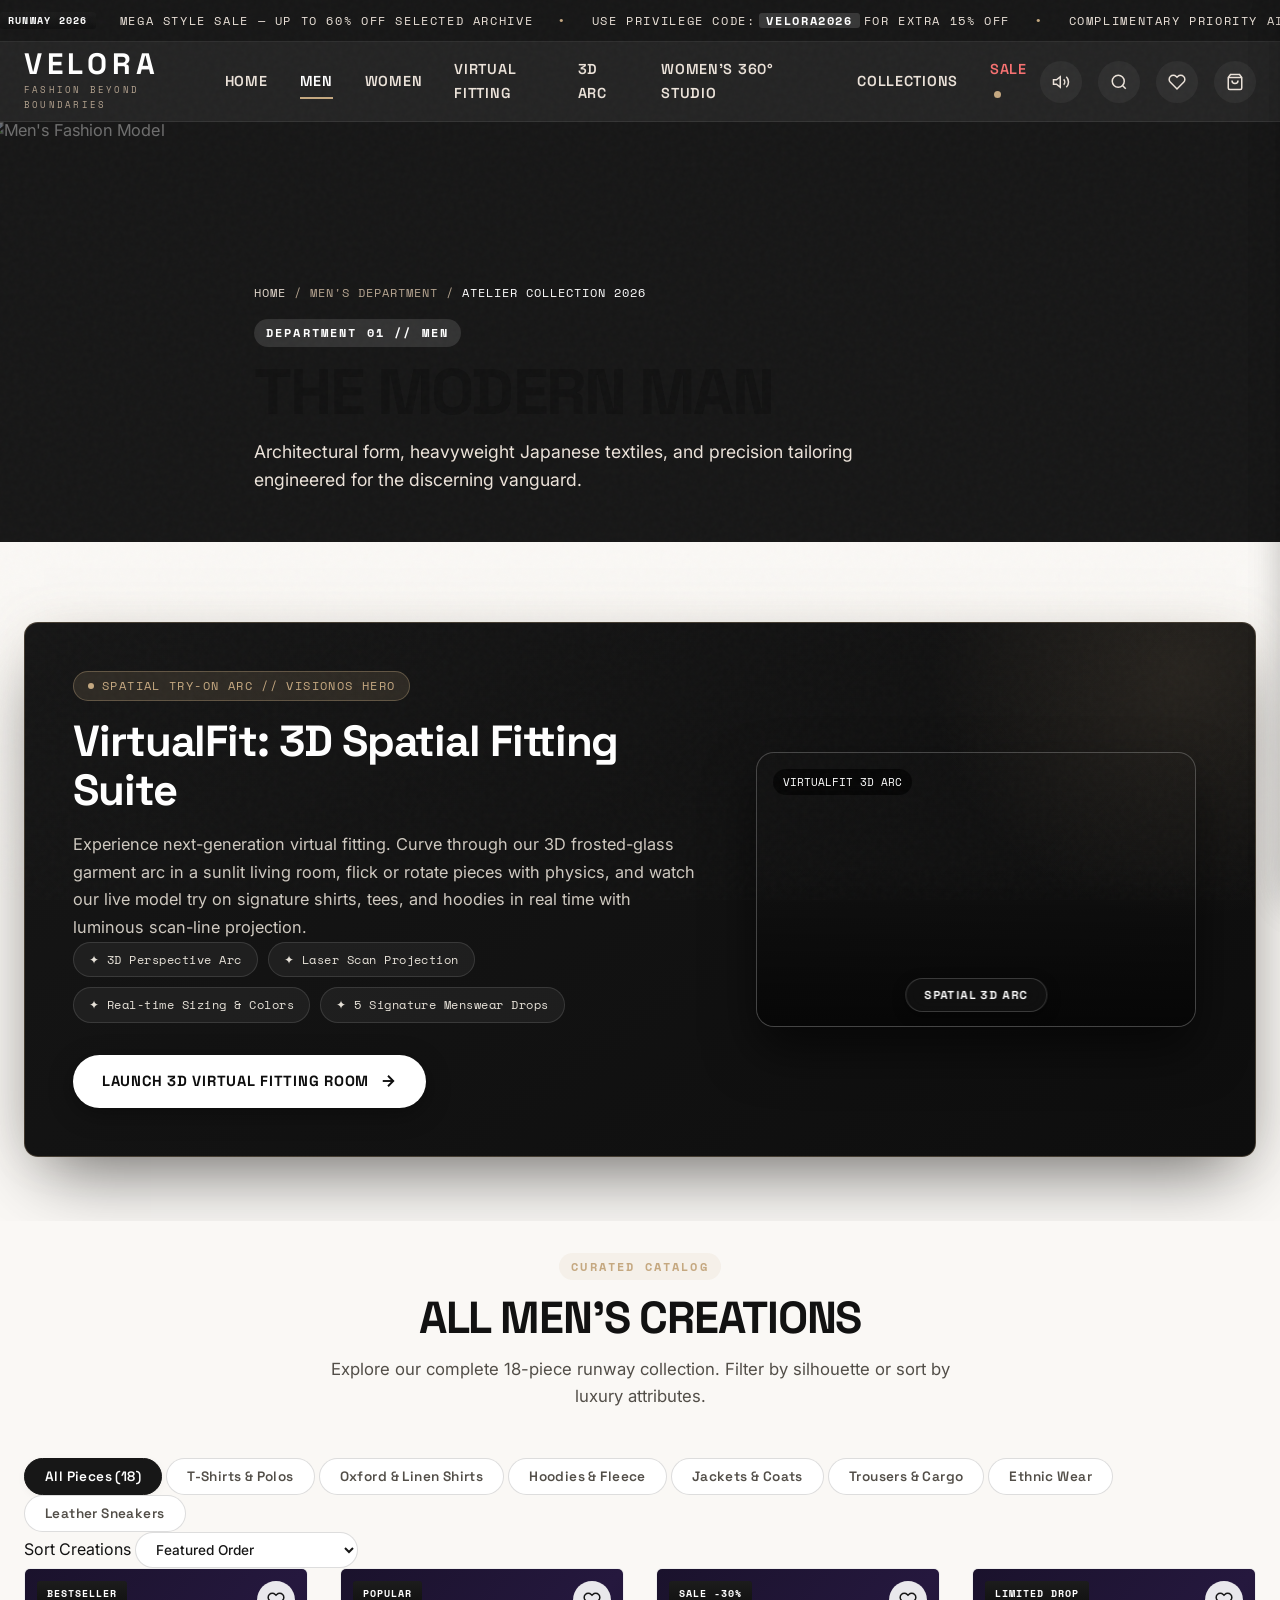
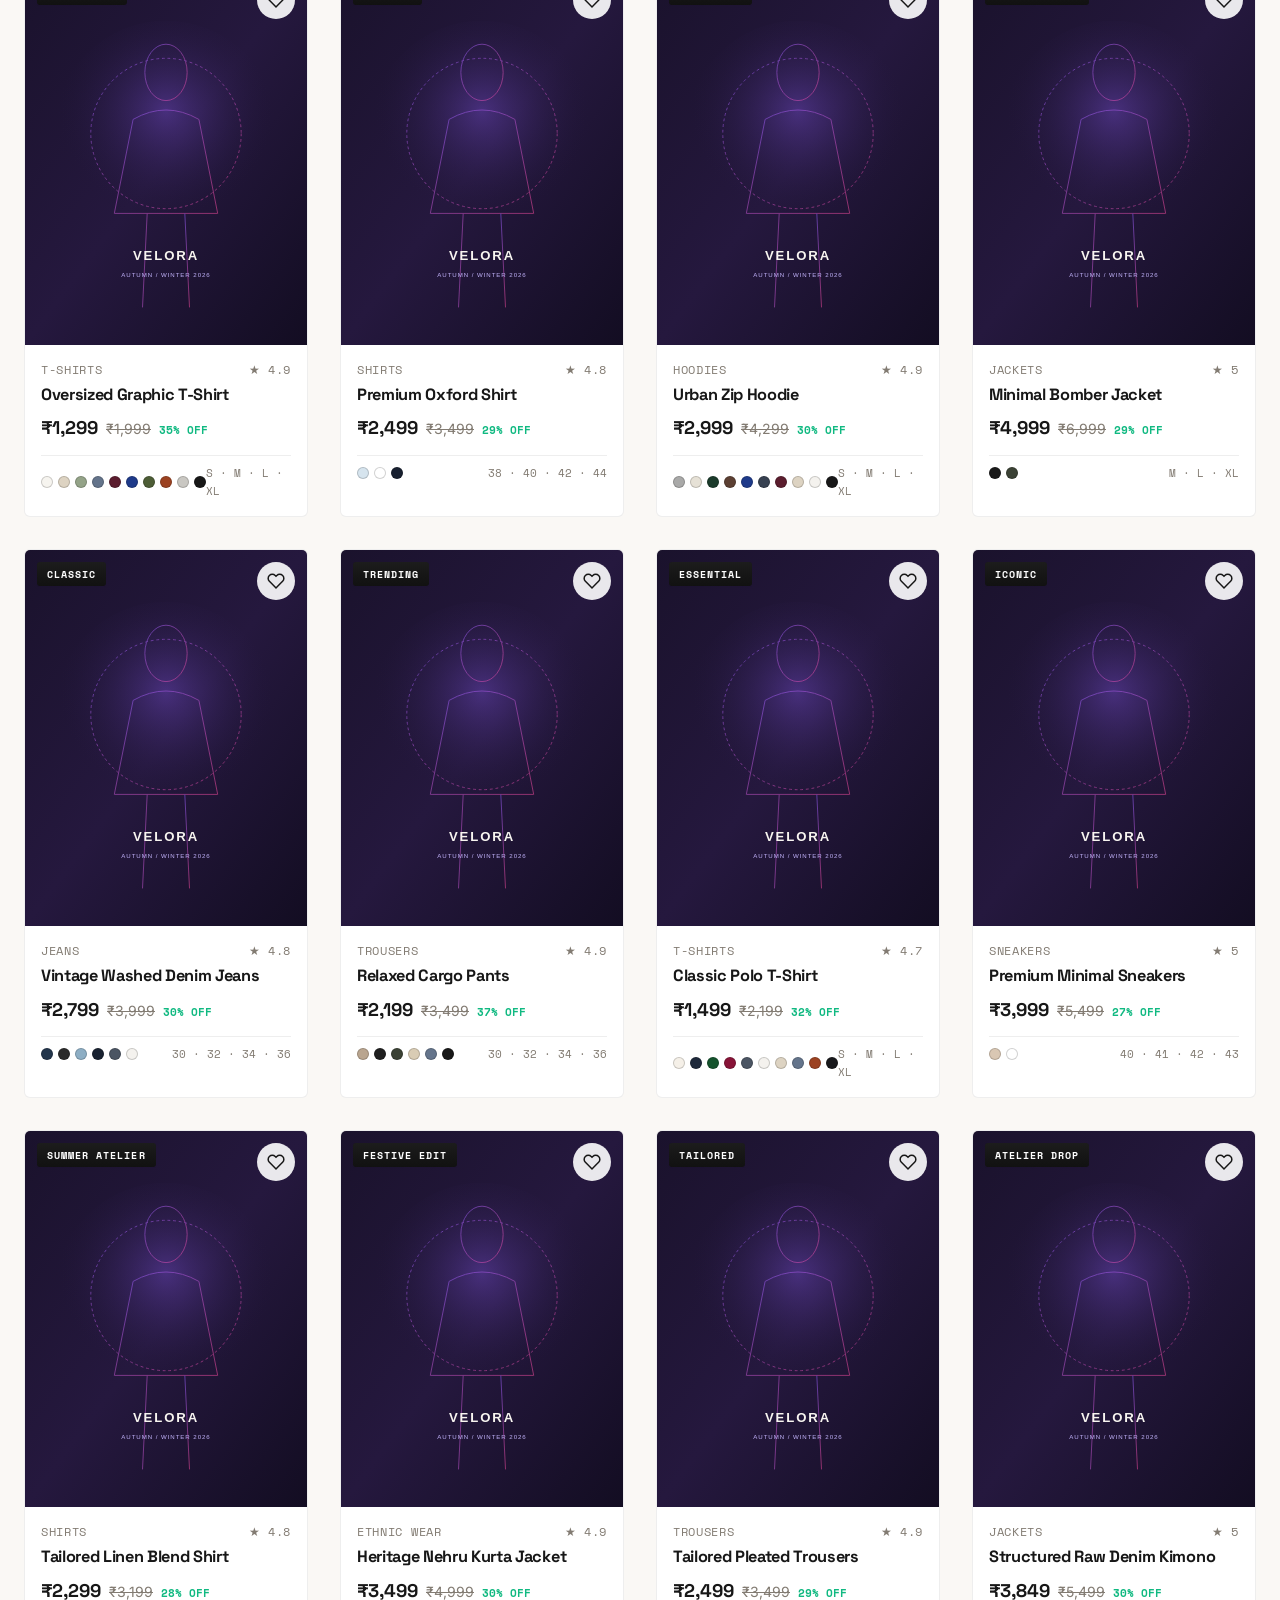
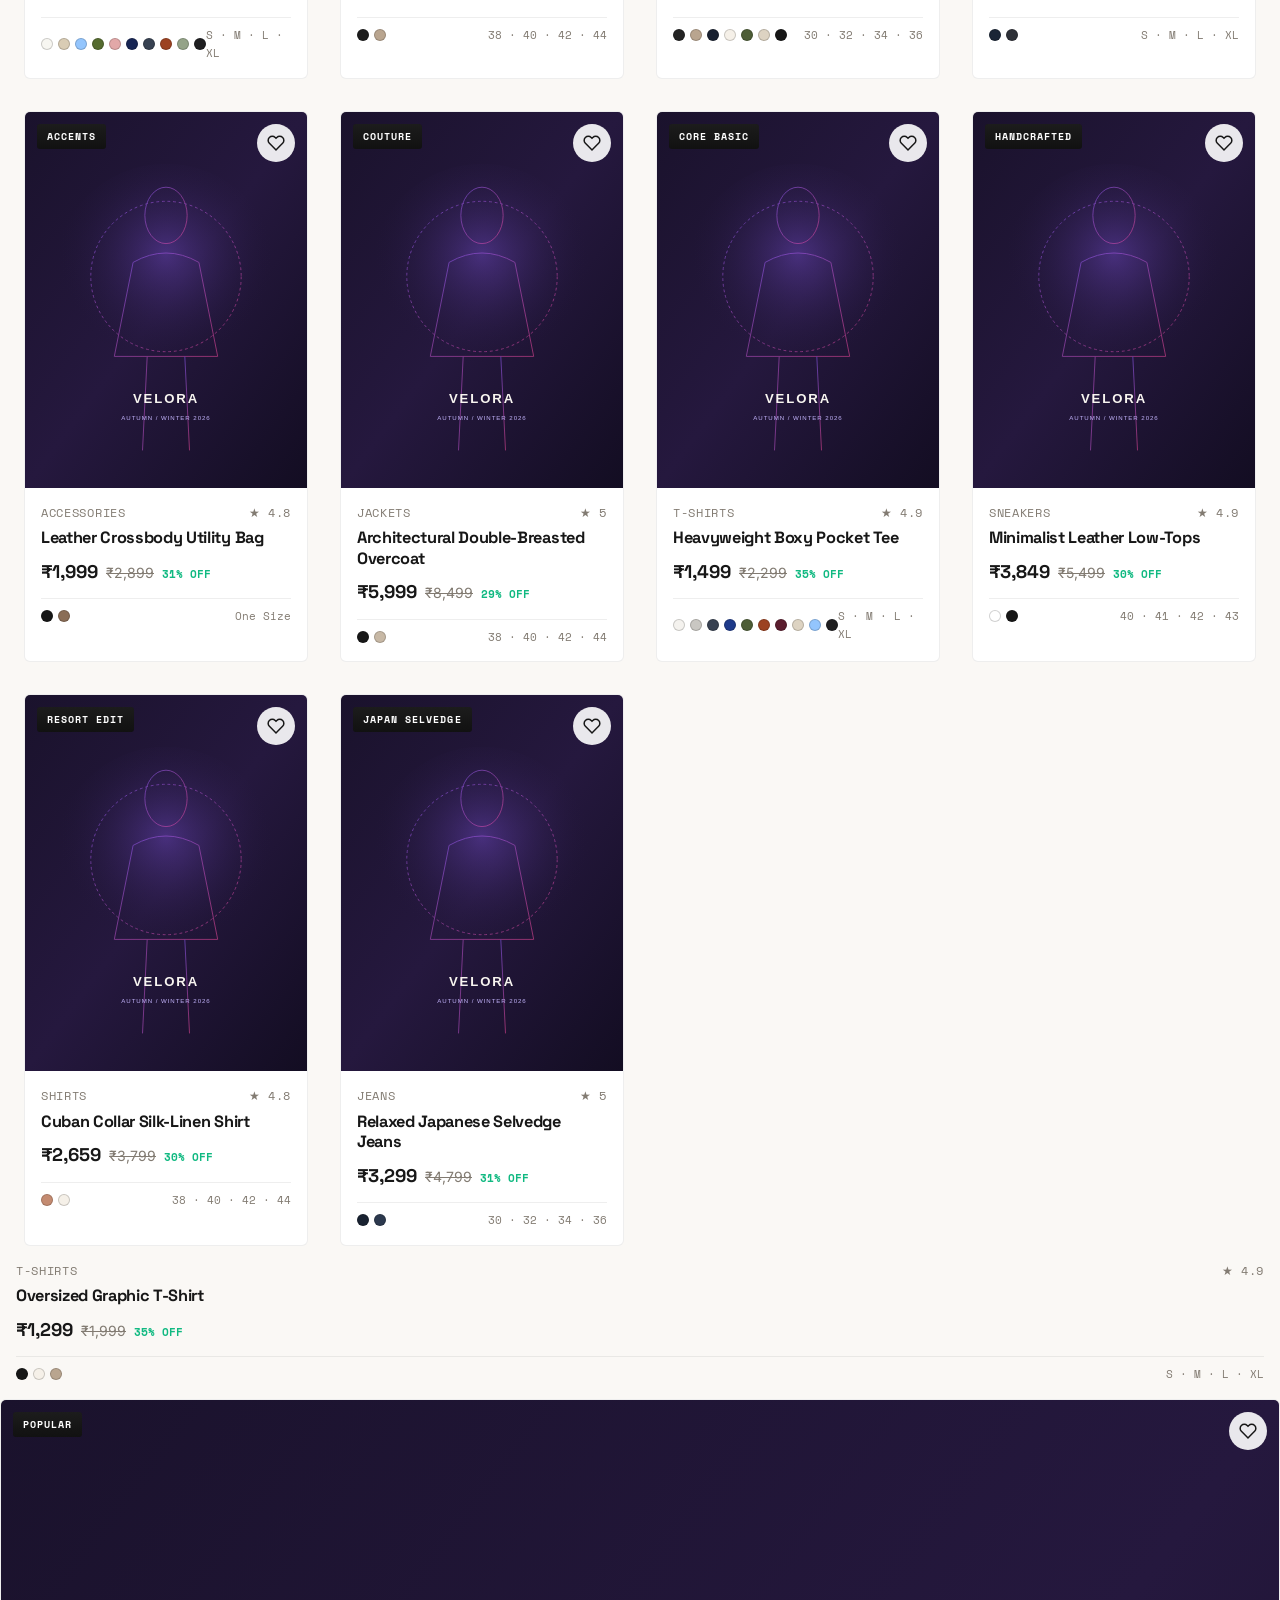
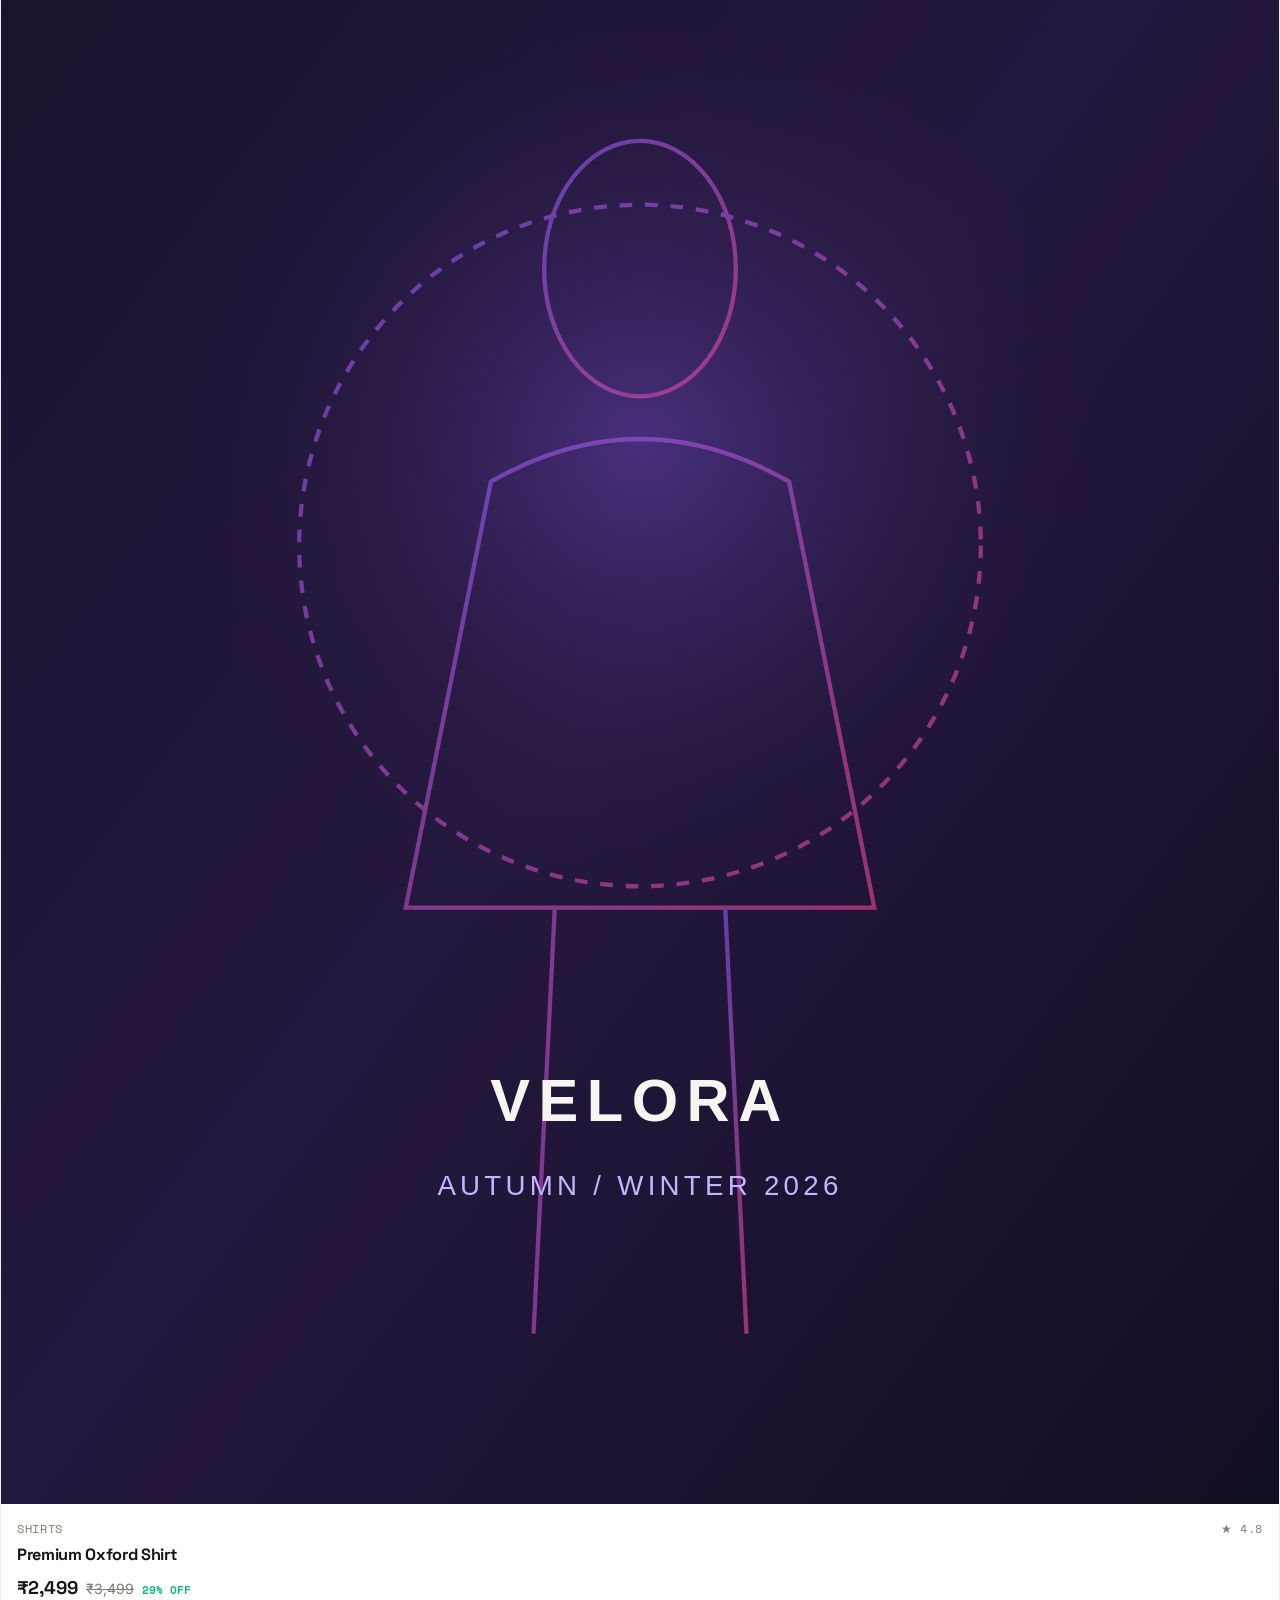
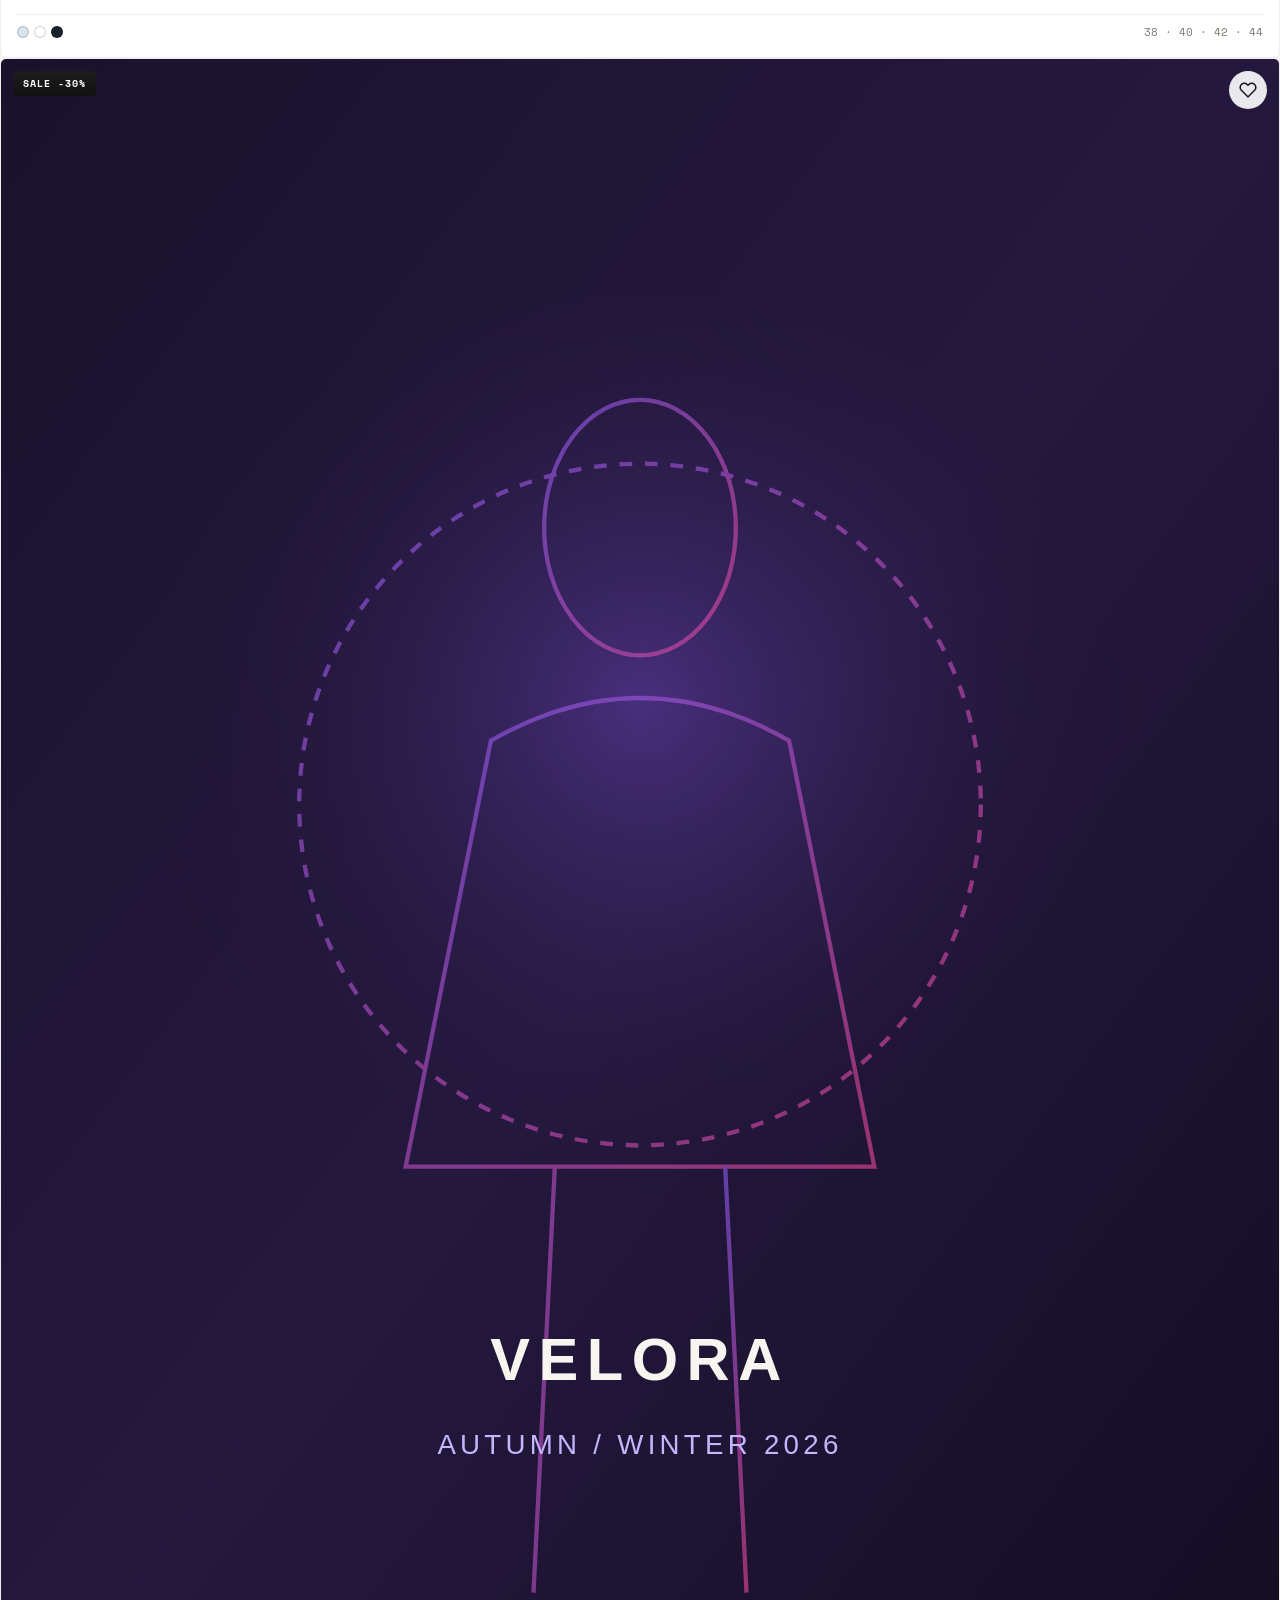
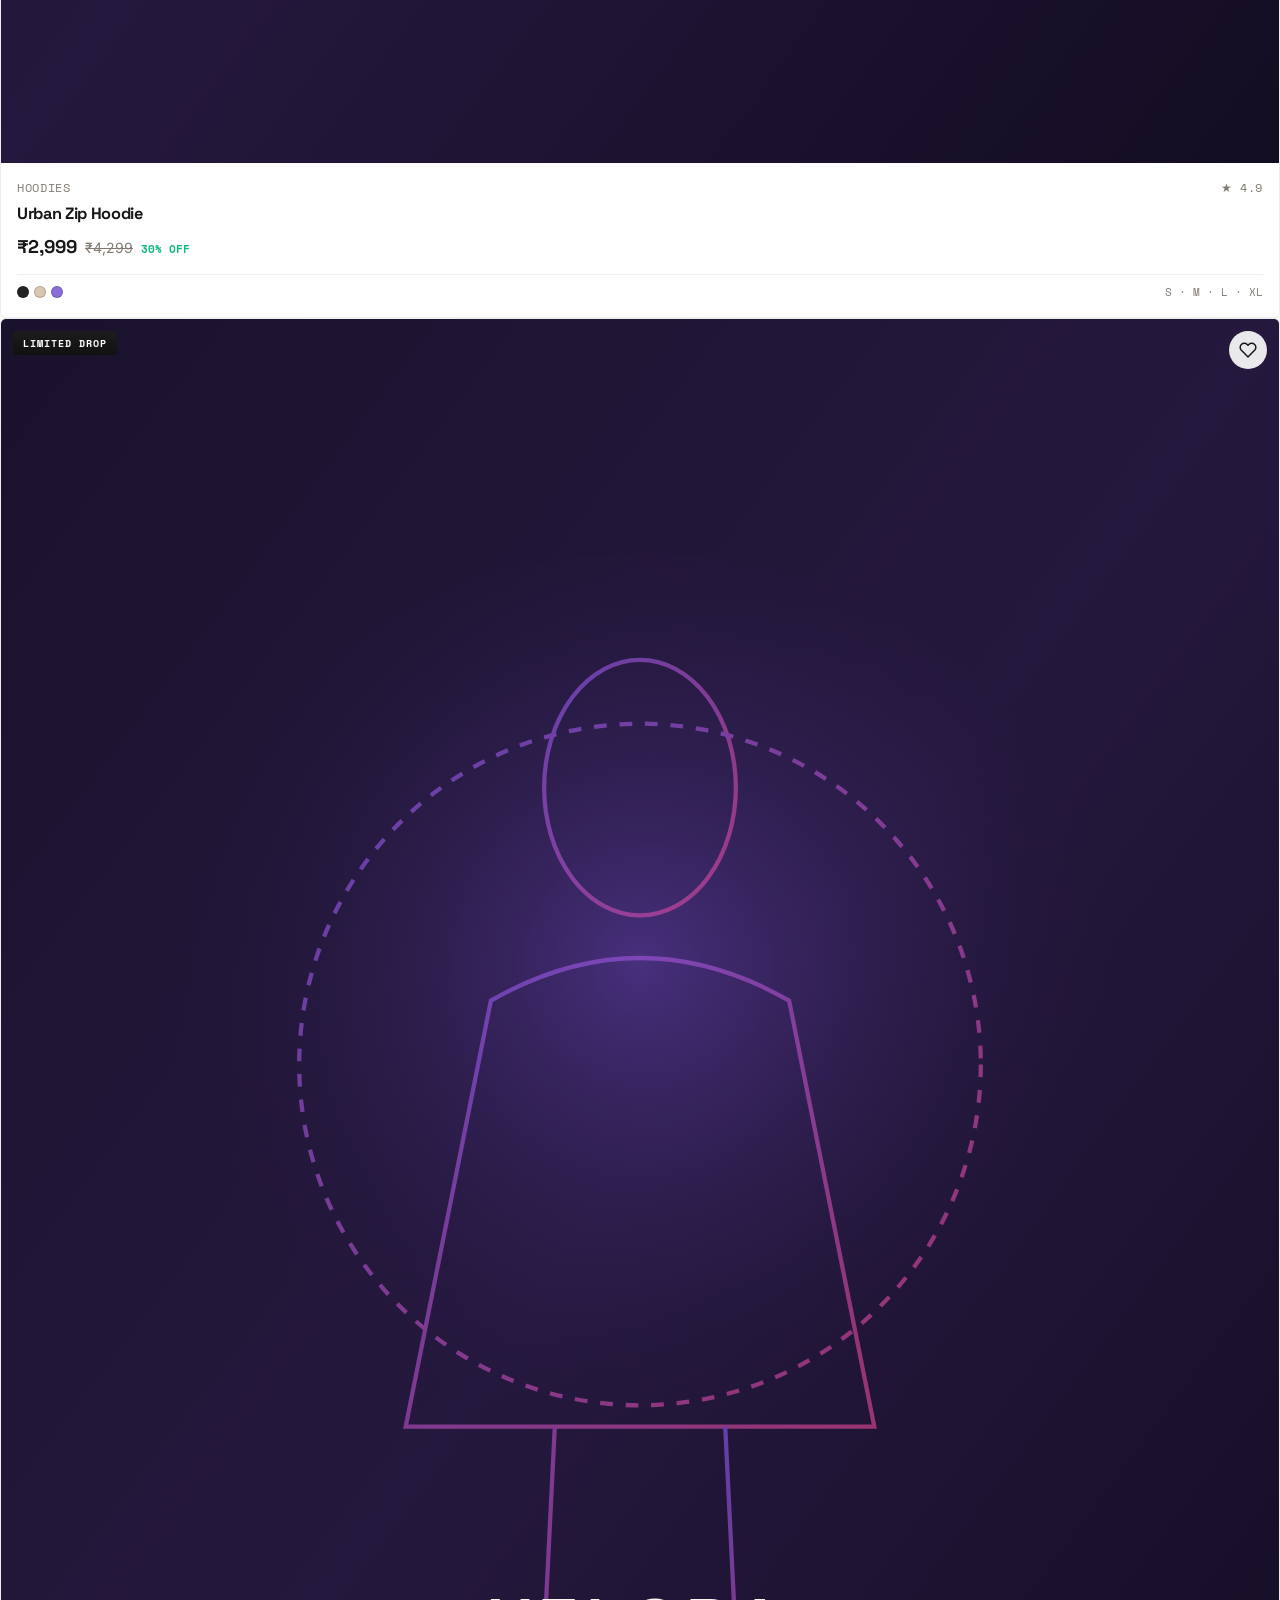
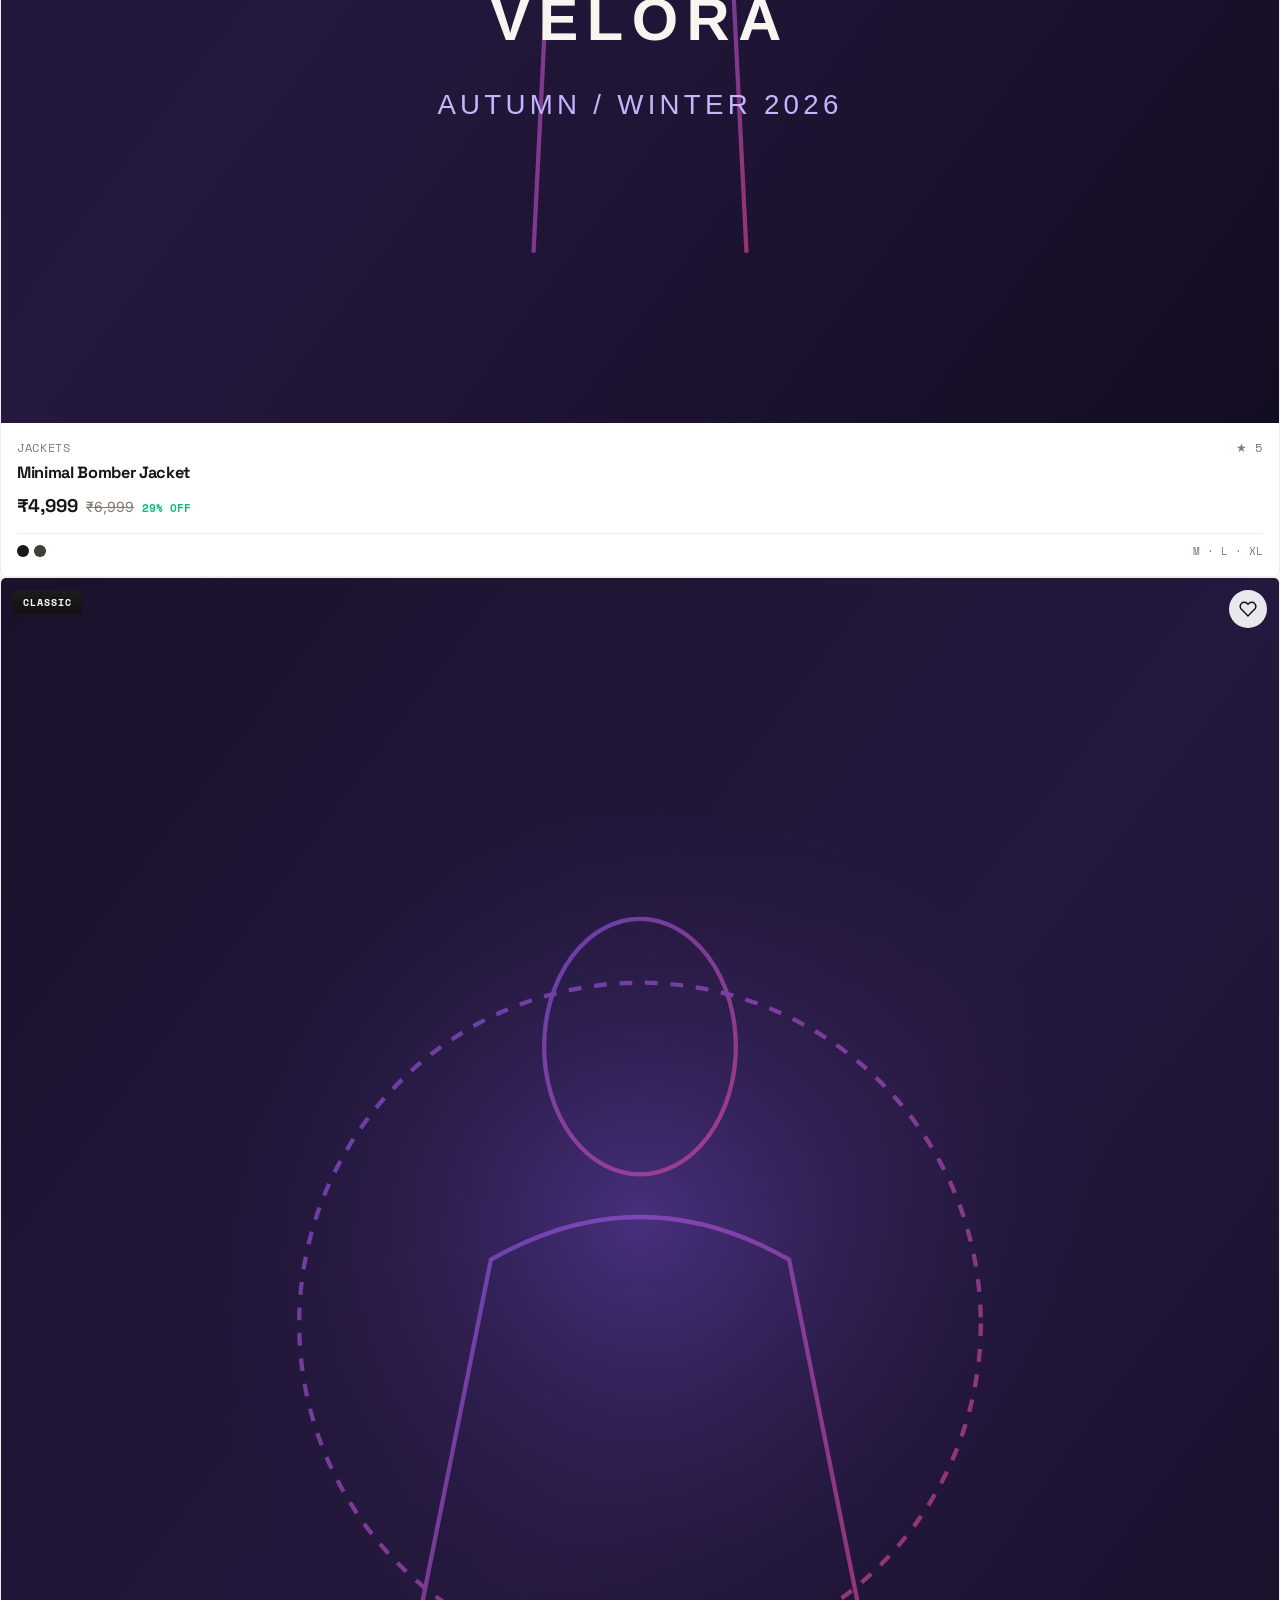
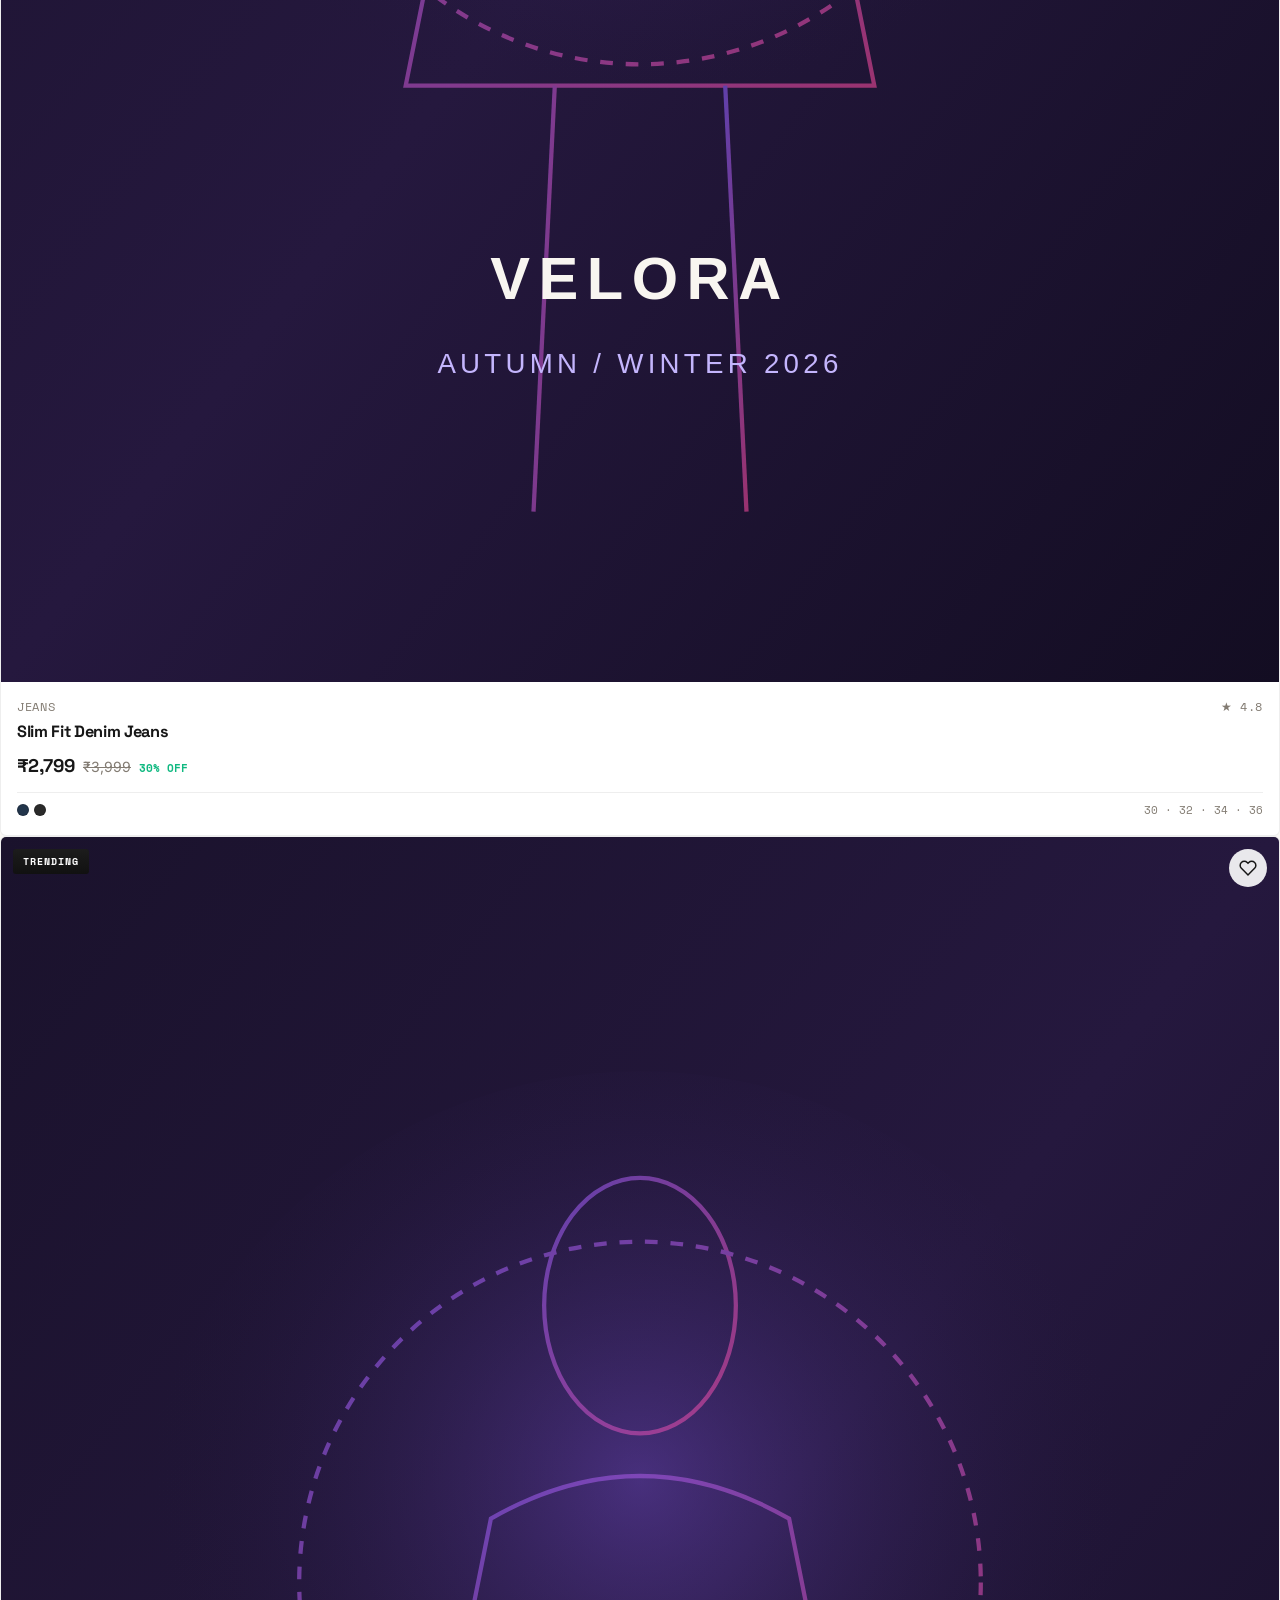
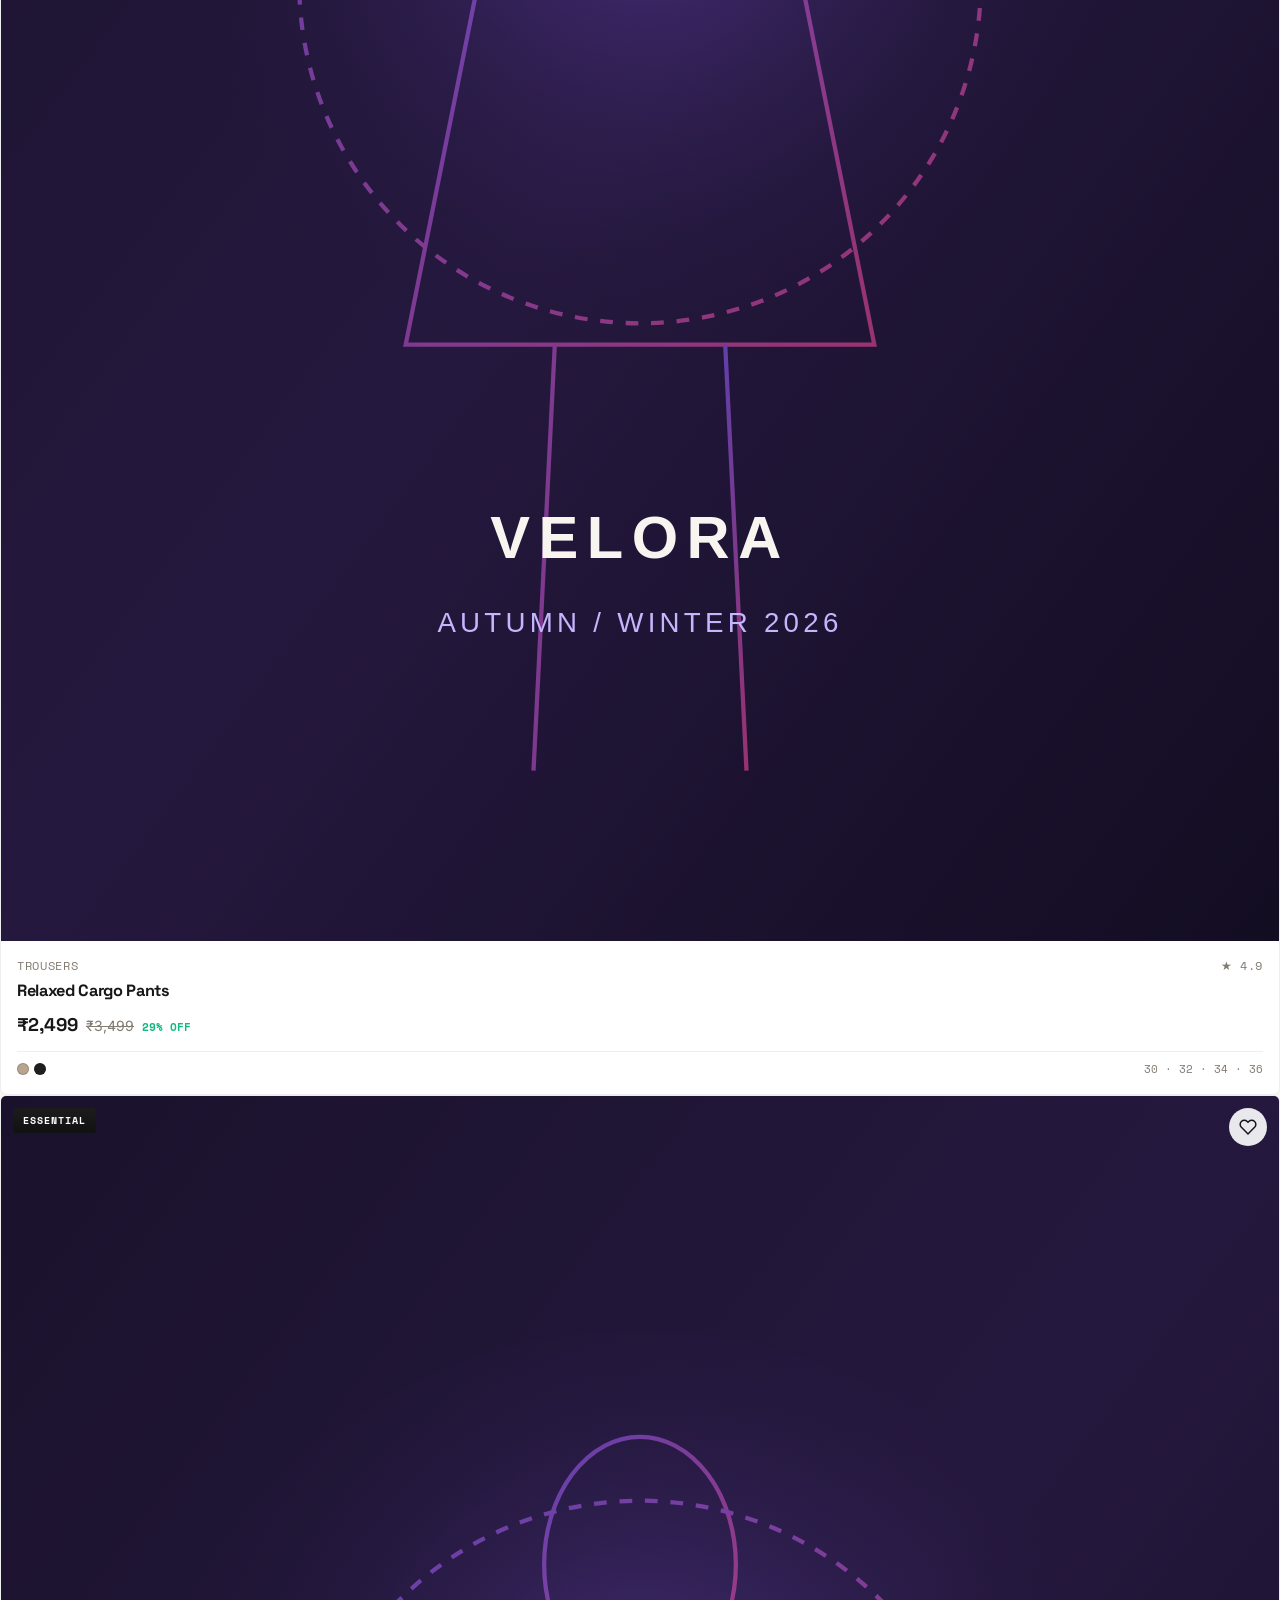
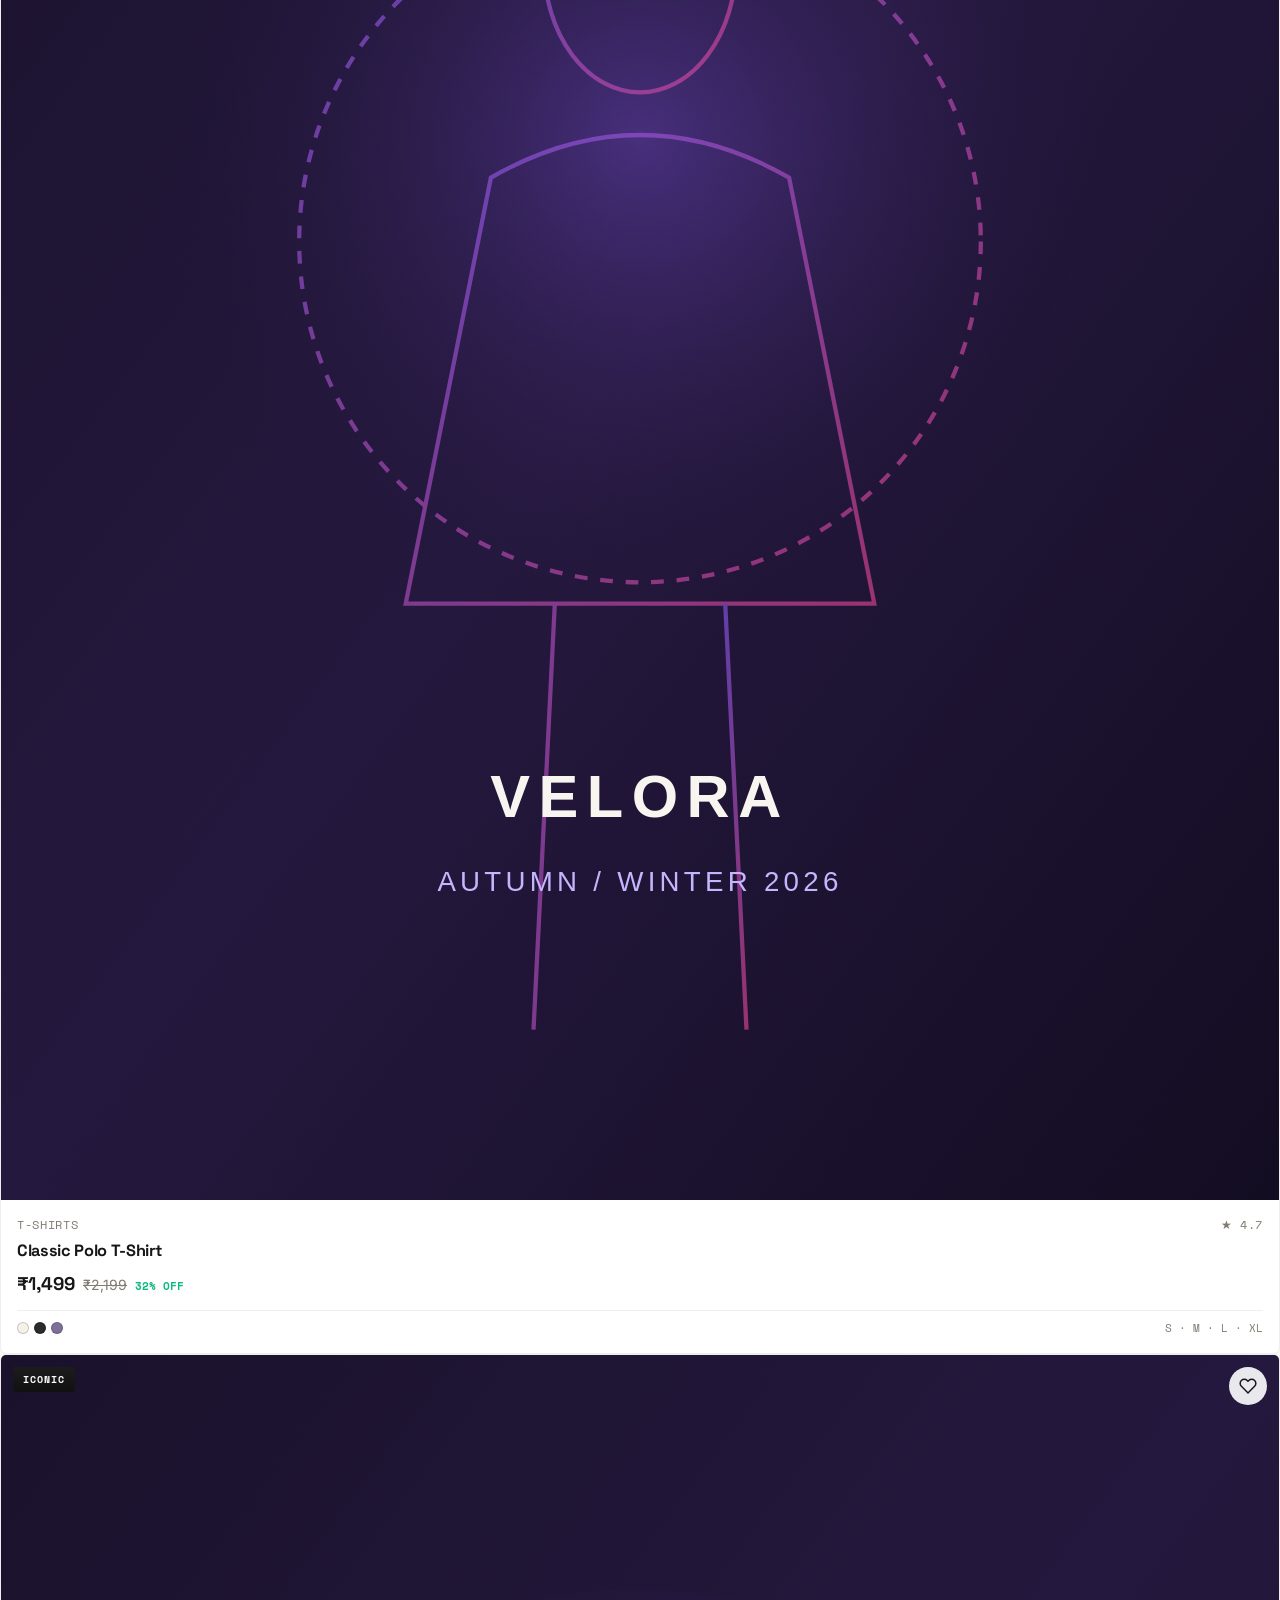
==== commit 8290580d: "feat(creative-direction): elevate VELORA to ,000 luxury fashion experience and restore photoreal try" ====
--- a/men.html
+++ b/men.html
@@ -168,7 +168,7 @@
     <div class="virtual-fit-feature-card reveal-item">
       <div>
         <div class="vf-feature-tag">
-          <span class="pulse-dot" style="width: 6px; height: 6px; background: #8B6FD8;"></span>
+          <span class="pulse-dot" style="width: 6px; height: 6px; background: #C5A880;"></span>
           <span>SPATIAL TRY-ON ARC // VISIONOS HERO</span>
         </div>
         <h2 class="vf-feature-title">VirtualFit: 3D Spatial Fitting Suite</h2>
@@ -3383,7 +3383,7 @@
         <button type="button" id="cartApplyPromoBtn" class="btn btn-outline" style="padding: 8px 14px; font-size: 0.8rem;" onclick="const inp = document.getElementById('cartPromoInput'); const res = VeloraCart.applyPromo(inp ? inp.value : ''); if (window.VeloraToast) VeloraToast.show({ title: res.success ? 'Privilege Applied' : 'Notice', message: res.message, type: res.success ? 'success' : 'warning' });">Apply</button>
       </div>
 
-      <div id="cartActivePromoTag" style="display: none; align-items: center; justify-content: space-between; padding: 6px 12px; background: rgba(139, 111, 216, 0.12); border-radius: 4px; margin-bottom: 12px; font-size: 0.8rem; color: var(--color-soft-violet);">
+      <div id="cartActivePromoTag" style="display: none; align-items: center; justify-content: space-between; padding: 6px 12px; background: rgba(197, 168, 128, 0.14); border-radius: 4px; margin-bottom: 12px; font-size: 0.8rem; color: var(--color-accent-gold, #C5A880);">
         <span>Active: <strong id="cartActivePromoName"></strong></span>
         <button type="button" style="color: #EF4444; font-weight: 700; cursor: pointer;" onclick="VeloraCart.removePromo()">✕</button>
       </div>
@@ -3487,6 +3487,28 @@
     </div>
   </div>
 
+  <!-- Floating Luxury Mobile Navigation Bar (Mobile Devices) -->
+  <nav class="mobile-bottom-bar" aria-label="Mobile Quick Navigation">
+    <a href="virtual-fit-men.html" class="mobile-bar-item" title="Men's Spatial 3D Arc">
+      <svg viewBox="0 0 24 24" fill="none" stroke="currentColor" stroke-width="1.8"><path d="M20 21v-2a4 4 0 0 0-4-4H8a4 4 0 0 0-4 4v2"/><circle cx="12" cy="7" r="4"/></svg>
+      <span>Men's Arc</span>
+    </a>
+    <a href="virtual-fit-women.html" class="mobile-bar-item" title="Women's Maison 360° Studio">
+      <svg viewBox="0 0 24 24" fill="none" stroke="currentColor" stroke-width="1.8"><circle cx="12" cy="12" r="10"/><path d="M12 2a14.5 14.5 0 0 0 0 20 14.5 14.5 0 0 0 0-20"/><path d="M2 12h20"/></svg>
+      <span>360° Studio</span>
+    </a>
+    <button type="button" class="mobile-bar-item" aria-label="View Saved Wishlist" onclick="VeloraWishlist.open()">
+      <svg viewBox="0 0 24 24" fill="none" stroke="currentColor" stroke-width="1.8"><path d="M20.84 4.61a5.5 5.5 0 0 0-7.78 0L12 5.67l-1.06-1.06a5.5 5.5 0 0 0-7.78 7.78l1.06 1.06L12 21.23l7.78-7.78 1.06-1.06a5.5 5.5 0 0 0 0-7.78z"/></svg>
+      <span>Wishlist</span>
+      <span class="wishlist-count-badge" style="display: none;">0</span>
+    </button>
+    <button type="button" class="mobile-bar-item" aria-label="View Shopping Bag" onclick="VeloraCart.open()">
+      <svg viewBox="0 0 24 24" fill="none" stroke="currentColor" stroke-width="1.8"><path d="M6 2L3 6v14a2 2 0 002 2h14a2 2 0 002-2V6l-3-4z"/><line x1="3" y1="6" x2="21" y2="6"/><path d="M16 10a4 4 0 01-8 0"/></svg>
+      <span>Bag</span>
+      <span class="cart-count-badge" style="display: none;">0</span>
+    </button>
+  </nav>
+
   <!-- Toast Notification Stack Container -->
   <div id="toastContainer" class="toast-container" aria-live="polite"></div>
 
--- a/css/style.css
+++ b/css/style.css
@@ -17,48 +17,55 @@
   --color-cream-light: #FAF7F2;
   --color-cream-dark: #EDE4D8;
   
-  --color-taupe: #B9A58F;
-  --color-taupe-light: #C9B8A4;
-  --color-taupe-dark: #9E8870;
+  --color-taupe: #B5A490;
+  --color-taupe-light: #C8B9A6;
+  --color-taupe-dark: #91806C;
   
-  --color-sand: #D9C7B3;
-  --color-sand-light: #E8DCD0;
-  --color-sand-dark: #C4AE97;
+  --color-sand: #E2D7CC;
+  --color-sand-light: #ECE3DA;
+  --color-sand-dark: #C5B7A8;
   
-  --color-soft-violet: #8B6FD8;
-  --color-soft-violet-hover: #7A5CC9;
-  --color-soft-violet-glow: rgba(139, 111, 216, 0.28);
-  --color-soft-violet-subtle: rgba(139, 111, 216, 0.12);
+  /* Luxury Champagne & Noir Accents (Replaces generic purple) */
+  --color-accent-gold: #C5A880;
+  --color-accent-gold-hover: #B5976D;
+  --color-accent-gold-subtle: rgba(197, 168, 128, 0.12);
+  --color-accent-gold-border: rgba(197, 168, 128, 0.35);
+  
+  --color-soft-violet: #C5A880;
+  --color-soft-violet-hover: #B5976D;
+  --color-soft-violet-glow: rgba(197, 168, 128, 0.20);
+  --color-soft-violet-subtle: rgba(197, 168, 128, 0.10);
   
   --color-white: #FFFFFF;
-  --color-black: #0F0F0F;
-
-  /* Surface Theming (Shopping Experience on Warm Cream) */
-  --color-bg-base: #F5F0E8;
+  --color-black: #0E0E0E;
+
+  /* Surface Theming (Shopping Experience on Warm Alabaster) */
+  --color-bg-base: #FAF8F5;
   --color-bg-surface: #FFFFFF;
-  --color-bg-surface-elevated: #FAF7F2;
+  --color-bg-surface-elevated: #F7F4EE;
   --color-bg-card: #FFFFFF;
-  --color-bg-card-media: #EFE7DC;
+  --color-bg-card-media: #F0ECE5;
   
   /* Text Colors */
-  --color-text-primary: #171717;
-  --color-text-secondary: #57524C;
-  --color-text-muted: #877F75;
-  --color-text-dim: #AEA69B;
+  --color-text-primary: #121212;
+  --color-text-secondary: #524E48;
+  --color-text-muted: #827B72;
+  --color-text-dim: #A8A095;
   --color-text-inverse: #FFFFFF;
 
   /* Borders */
-  --border-subtle: rgba(23, 23, 23, 0.08);
-  --border-medium: rgba(23, 23, 23, 0.15);
-  --border-taupe: rgba(185, 165, 143, 0.4);
-  --border-focus: #8B6FD8;
+  --border-subtle: rgba(18, 18, 18, 0.07);
+  --border-medium: rgba(18, 18, 18, 0.14);
+  --border-taupe: rgba(181, 164, 144, 0.45);
+  --border-focus: #121212;
   
   /* Luxury Gradients */
-  --gradient-violet: linear-gradient(135deg, #8B6FD8 0%, #6D28D9 100%);
-  --gradient-charcoal: linear-gradient(180deg, #1F1F1F 0%, #141414 100%);
-  --gradient-sand: linear-gradient(135deg, #E8DCD0 0%, #D9C7B3 100%);
-  --gradient-overlay-dark: linear-gradient(180deg, rgba(23, 23, 23, 0.1) 0%, rgba(23, 23, 23, 0.85) 100%);
-  --gradient-overlay-subtle: linear-gradient(180deg, rgba(23, 23, 23, 0) 40%, rgba(23, 23, 23, 0.7) 100%);
+  --gradient-violet: linear-gradient(180deg, #1C1C1C 0%, #111111 100%);
+  --gradient-gold: linear-gradient(135deg, #D4BE9B 0%, #B8966C 100%);
+  --gradient-charcoal: linear-gradient(180deg, #1C1C1C 0%, #111111 100%);
+  --gradient-sand: linear-gradient(135deg, #EAE0D6 0%, #D8C7B5 100%);
+  --gradient-overlay-dark: linear-gradient(180deg, rgba(14, 14, 14, 0.15) 0%, rgba(14, 14, 14, 0.5) 50%, rgba(14, 14, 14, 0.92) 100%);
+  --gradient-overlay-subtle: linear-gradient(180deg, rgba(14, 14, 14, 0) 40%, rgba(14, 14, 14, 0.75) 100%);
 
   /* Typography */
   --font-heading: 'Space Grotesk', -apple-system, BlinkMacSystemFont, "Segoe UI", Roboto, sans-serif;
@@ -83,20 +90,21 @@
   --space-120: 120px;
 
   /* Layout */
-  --container-max-width: 1380px;
+  --container-max-width: 1400px;
   --header-height: 80px;
   --announcement-height: 42px;
-  --radius-sm: 4px;
-  --radius-md: 8px;
-  --radius-lg: 16px;
+  --radius-sm: 3px;
+  --radius-md: 6px;
+  --radius-lg: 14px;
   --radius-full: 9999px;
 
   /* Shadows (Refined Minimalist Elevation) */
-  --shadow-sm: 0 2px 8px rgba(23, 23, 23, 0.05);
-  --shadow-md: 0 8px 24px rgba(23, 23, 23, 0.08);
-  --shadow-lg: 0 16px 48px rgba(23, 23, 23, 0.12);
-  --shadow-dark: 0 16px 48px rgba(0, 0, 0, 0.4);
-  --shadow-violet: 0 8px 28px rgba(139, 111, 216, 0.35);
+  --shadow-sm: 0 2px 8px rgba(18, 18, 18, 0.04);
+  --shadow-md: 0 10px 30px rgba(18, 18, 18, 0.07);
+  --shadow-lg: 0 20px 50px rgba(18, 18, 18, 0.11);
+  --shadow-dark: 0 20px 50px rgba(0, 0, 0, 0.45);
+  --shadow-violet: 0 8px 24px rgba(0, 0, 0, 0.15);
+  --shadow-gold: 0 8px 28px rgba(197, 168, 128, 0.28);
 
   /* Transitions */
   --ease-smooth: cubic-bezier(0.16, 1, 0.3, 1);
@@ -286,14 +294,17 @@
 }
 
 .btn-primary {
-  background: var(--gradient-violet);
-  color: #FFFFFF;
-  box-shadow: var(--shadow-violet);
+  background: var(--color-charcoal);
+  color: #FFFFFF;
+  border: 1px solid rgba(255, 255, 255, 0.16);
+  box-shadow: 0 4px 18px rgba(0, 0, 0, 0.22);
 }
 
 .btn-primary:hover {
+  background: #000000;
+  border-color: var(--color-accent-gold);
   transform: translateY(-2px);
-  box-shadow: 0 12px 32px rgba(139, 111, 216, 0.45);
+  box-shadow: 0 8px 24px rgba(0, 0, 0, 0.35);
 }
 
 .btn-charcoal {
@@ -816,6 +827,7 @@
   object-fit: cover;
   object-position: center top;
   transition: transform 0.6s var(--ease-smooth), opacity 0.4s ease;
+  pointer-events: none;
 }
 
 .product-img-secondary {
@@ -828,6 +840,7 @@
   object-position: center top;
   opacity: 0;
   transition: opacity 0.45s ease, transform 0.6s var(--ease-smooth);
+  pointer-events: none;
 }
 
 .product-card:hover .product-img {
@@ -893,72 +906,91 @@
   fill: #E11D48;
 }
 
-/* Quick Actions Tray */
+/* Luxury Floating Frosted Quick Actions Capsule */
 .card-quick-actions {
   position: absolute;
-  bottom: 0;
-  left: 0;
-  width: 100%;
-  padding: var(--space-12);
-  background: linear-gradient(180deg, rgba(23, 23, 23, 0) 0%, rgba(23, 23, 23, 0.85) 100%);
-  display: flex;
-  gap: var(--space-8);
+  bottom: var(--space-12);
+  left: 50%;
+  transform: translateX(-50%) translateY(14px);
+  width: calc(100% - 24px);
+  max-width: 320px;
+  padding: 5px;
+  background: rgba(14, 14, 14, 0.90);
+  backdrop-filter: blur(16px);
+  -webkit-backdrop-filter: blur(16px);
+  border: 1px solid rgba(255, 255, 255, 0.16);
+  border-radius: var(--radius-full);
+  display: flex;
+  gap: 4px;
   opacity: 0;
-  transform: translateY(10px);
-  transition: all 0.3s var(--ease-smooth);
-  z-index: 4;
-}
-
-.product-card:hover .card-quick-actions {
+  pointer-events: none;
+  transition: all 0.35s var(--ease-smooth);
+  z-index: 5;
+  box-shadow: 0 12px 32px rgba(0, 0, 0, 0.38);
+}
+
+.product-card:hover .card-quick-actions,
+.product-card:focus-within .card-quick-actions {
   opacity: 1;
-  transform: translateY(0);
+  pointer-events: auto;
+  transform: translateX(-50%) translateY(0);
+}
+
+@media (hover: none) {
+  .card-quick-actions {
+    opacity: 1;
+    pointer-events: auto;
+    transform: translateX(-50%) translateY(0);
+  }
 }
 
 .card-action-btn {
   flex: 1;
-  padding: 10px;
+  padding: 8px 10px;
   font-family: var(--font-heading);
-  font-size: 0.78rem;
-  font-weight: 700;
+  font-size: 0.72rem;
+  font-weight: 600;
   text-transform: uppercase;
-  letter-spacing: 0.05em;
-  border-radius: var(--radius-sm);
+  letter-spacing: 0.08em;
+  border-radius: var(--radius-full);
   display: flex;
   align-items: center;
   justify-content: center;
-  gap: 6px;
-  background: #FFFFFF;
-  color: var(--color-charcoal);
-  transition: all 0.2s ease;
+  gap: 4px;
+  background: transparent;
+  color: #FFFFFF;
+  transition: all 0.2s var(--ease-smooth);
+  white-space: nowrap;
 }
 
 .card-action-btn:hover {
-  background: var(--color-soft-violet);
+  background: rgba(255, 255, 255, 0.16);
   color: #FFFFFF;
 }
 
 .card-quickview-btn {
-  background: rgba(255, 255, 255, 0.25);
-  color: #FFFFFF;
-  backdrop-filter: blur(8px);
+  background: transparent;
+  color: var(--color-sand-light);
 }
 
 .card-quickview-btn:hover {
-  background: #FFFFFF;
-  color: var(--color-charcoal);
+  background: rgba(255, 255, 255, 0.16);
+  color: #FFFFFF;
 }
 
 .card-tryon-btn {
-  background: var(--gradient-violet) !important;
-  color: #FFFFFF !important;
+  background: rgba(197, 168, 128, 0.22) !important;
+  color: #F3EFEA !important;
+  border: 1px solid rgba(197, 168, 128, 0.45) !important;
   text-decoration: none !important;
-  box-shadow: 0 2px 8px rgba(139, 111, 216, 0.4);
+  box-shadow: none !important;
 }
 
 .card-tryon-btn:hover {
-  background: #7A5CC9 !important;
-  color: #FFFFFF !important;
-  transform: translateY(-1px);
+  background: var(--color-accent-gold) !important;
+  color: #0E0E0E !important;
+  border-color: var(--color-accent-gold) !important;
+  transform: scale(1.02);
 }
 
 /* Card Body Content */
@@ -1034,7 +1066,21 @@
   width: 12px;
   height: 12px;
   border-radius: var(--radius-full);
-  border: 1px solid rgba(0, 0, 0, 0.15);
+  border: 1px solid rgba(0, 0, 0, 0.18);
+  display: inline-block;
+  cursor: pointer;
+  transition: transform 0.2s var(--ease-smooth), box-shadow 0.2s ease;
+}
+
+.color-swatch-dot:hover {
+  transform: scale(1.3);
+  box-shadow: 0 0 0 1.5px #FFFFFF, 0 0 0 3px #121212;
+  z-index: 2;
+}
+
+.color-swatch-dot.is-active {
+  box-shadow: 0 0 0 1.5px #FFFFFF, 0 0 0 3px #121212;
+  transform: scale(1.15);
 }
 
 .sizes-summary-text {
@@ -1835,31 +1881,33 @@
   max-width: 600px;
 }
 
-/* Spatial Virtual Fitting Callout Feature Banner */
+/* --------------------------------------------------------------------------
+   Spatial Virtual Fitting Flagship Showcase (Haute Couture VisionOS)
+   -------------------------------------------------------------------------- */
 .virtual-fit-feature-card {
   position: relative;
-  background: linear-gradient(135deg, rgba(32, 28, 44, 0.95) 0%, rgba(20, 20, 26, 0.98) 100%);
-  border: 1px solid rgba(139, 111, 216, 0.3);
-  box-shadow: 0 24px 60px -16px rgba(0, 0, 0, 0.5), 0 0 40px rgba(139, 111, 216, 0.15);
+  background: linear-gradient(145deg, #161616 0%, #0E0E0E 100%);
+  border: 1px solid rgba(197, 168, 128, 0.28);
+  box-shadow: 0 30px 70px -20px rgba(0, 0, 0, 0.6), 0 0 50px rgba(197, 168, 128, 0.08);
   border-radius: var(--radius-lg);
   padding: var(--space-48);
   margin: var(--space-48) 0 var(--space-64);
   color: #FFFFFF;
   overflow: hidden;
   display: grid;
-  grid-template-columns: 1.2fr 0.8fr;
-  align-items: center;
-  gap: var(--space-40);
+  grid-template-columns: 1.15fr 0.85fr;
+  align-items: center;
+  gap: var(--space-48);
 }
 
 .virtual-fit-feature-card::before {
   content: "";
   position: absolute;
-  top: -50%;
-  right: -20%;
-  width: 500px;
-  height: 500px;
-  background: radial-gradient(circle, rgba(139, 111, 216, 0.2) 0%, transparent 70%);
+  top: -40%;
+  right: -15%;
+  width: 520px;
+  height: 520px;
+  background: radial-gradient(circle, rgba(197, 168, 128, 0.12) 0%, transparent 68%);
   pointer-events: none;
 }
 
@@ -1867,31 +1915,32 @@
   display: inline-flex;
   align-items: center;
   gap: 8px;
-  padding: 4px 12px;
-  background: rgba(139, 111, 216, 0.16);
-  border: 1px solid rgba(139, 111, 216, 0.4);
+  padding: 5px 14px;
+  background: rgba(197, 168, 128, 0.14);
+  border: 1px solid rgba(197, 168, 128, 0.35);
   border-radius: 999px;
   font-family: var(--font-mono);
   font-size: 0.72rem;
-  letter-spacing: 0.1em;
-  color: #D6C7FF;
+  letter-spacing: 0.12em;
+  color: var(--color-accent-gold, #C5A880);
   margin-bottom: var(--space-16);
   text-transform: uppercase;
 }
 
 .vf-feature-title {
   font-family: var(--font-heading);
-  font-size: clamp(1.8rem, 3.2vw, 2.6rem);
+  font-size: clamp(2rem, 3.4vw, 2.85rem);
   font-weight: 800;
-  letter-spacing: -0.02em;
-  line-height: 1.15;
+  letter-spacing: -0.025em;
+  line-height: 1.12;
   margin-bottom: var(--space-16);
+  color: #FFFFFF;
 }
 
 .vf-feature-desc {
-  font-size: 0.98rem;
-  color: #D0CADB;
-  line-height: 1.65;
+  font-size: 1.02rem;
+  color: #CFC9C0;
+  line-height: 1.7;
   margin-bottom: var(--space-28);
 }
 
@@ -1903,48 +1952,61 @@
 }
 
 .vf-feature-pill {
-  padding: 6px 14px;
-  background: rgba(255, 255, 255, 0.08);
+  padding: 7px 15px;
+  background: rgba(255, 255, 255, 0.05);
   border-radius: 999px;
-  font-size: 0.8rem;
-  color: #E2DFE9;
+  font-family: var(--font-mono);
+  font-size: 0.76rem;
+  color: #E6E1D8;
   border: 1px solid rgba(255, 255, 255, 0.12);
+  letter-spacing: 0.04em;
 }
 
 .vf-preview-visual {
   position: relative;
   display: flex;
+  flex-direction: column;
+  gap: 16px;
   justify-content: center;
   align-items: center;
 }
 
 .vf-preview-glass-box {
   width: 100%;
-  max-width: 380px;
-  aspect-ratio: 4 / 3;
-  border-radius: 20px;
+  max-width: 440px;
+  aspect-ratio: 16 / 10;
+  border-radius: 18px;
   position: relative;
   overflow: hidden;
-  border: 1px solid rgba(255, 255, 255, 0.25);
-  box-shadow: 0 20px 40px rgba(0,0,0,0.5);
+  border: 1px solid rgba(255, 255, 255, 0.22);
+  box-shadow: 0 24px 50px rgba(0, 0, 0, 0.55);
   background: url("https://images.higgs.ai/?default=1&output=webp&url=https%3A%2F%2Fd8j0ntlcm91z4.cloudfront.net%2Fuser_38xzZboKViGWJOttwIXH07lWA1P%2Fhf_20261104_080623_c94c85a3-23d5-4a0c-afff-41be1b5b8191.png&w=2400&q=85") center/cover;
+  transition: transform 0.4s var(--ease-smooth), border-color 0.3s ease;
+}
+
+.vf-preview-glass-box:hover {
+  transform: translateY(-4px) scale(1.02);
+  border-color: var(--color-accent-gold);
 }
 
 .vf-preview-glass-box::after {
-  content: "TRY ON IN 3D";
+  content: "SPATIAL 3D ARC";
   position: absolute;
-  bottom: 16px;
+  bottom: 14px;
   left: 50%;
   transform: translateX(-50%);
-  padding: 8px 18px;
-  background: rgba(255, 255, 255, 0.92);
-  color: #111;
+  padding: 7px 18px;
+  background: rgba(18, 18, 18, 0.88);
+  backdrop-filter: blur(12px);
+  -webkit-backdrop-filter: blur(12px);
+  color: #FFFFFF;
   font-family: var(--font-heading);
-  font-size: 0.75rem;
+  font-size: 0.72rem;
   font-weight: 700;
-  letter-spacing: 0.1em;
+  letter-spacing: 0.12em;
   border-radius: 999px;
-  box-shadow: 0 4px 14px rgba(0,0,0,0.3);
+  border: 1px solid rgba(255, 255, 255, 0.18);
+  box-shadow: 0 4px 14px rgba(0, 0, 0, 0.4);
 }
 
 .btn-visionos {
@@ -1953,21 +2015,34 @@
   gap: 10px;
   padding: 14px 28px;
   background: #FFFFFF;
-  color: #171717;
+  color: #0E0E0E;
   font-family: var(--font-heading);
   font-weight: 700;
-  font-size: 0.95rem;
-  letter-spacing: 0.04em;
+  font-size: 0.92rem;
+  letter-spacing: 0.05em;
+  text-transform: uppercase;
   border-radius: 999px;
   text-decoration: none;
-  box-shadow: 0 4px 20px rgba(139, 111, 216, 0.4);
-  transition: transform 0.25s var(--ease-spring), box-shadow 0.25s ease, background 0.2s ease;
+  border: 1px solid rgba(255, 255, 255, 0.3);
+  box-shadow: 0 6px 24px rgba(0, 0, 0, 0.35);
+  transition: transform 0.25s var(--ease-spring), box-shadow 0.25s ease, background 0.2s ease, border-color 0.2s ease;
 }
 
 .btn-visionos:hover {
-  transform: translateY(-2px) scale(1.02);
-  box-shadow: 0 8px 30px rgba(139, 111, 216, 0.6);
-  background: #FAF7F2;
+  transform: translateY(-2px);
+  box-shadow: 0 10px 32px rgba(197, 168, 128, 0.35);
+  background: #FAF8F5;
+  border-color: var(--color-accent-gold);
+}
+
+.btn-visionos-gold {
+  background: var(--color-accent-gold, #C5A880);
+  color: #0E0E0E;
+  border-color: #D4AF37;
+}
+
+.btn-visionos-gold:hover {
+  background: #D8BD96;
 }
 
 @media (max-width: 900px) {
--- a/css/animations.css
+++ b/css/animations.css
@@ -27,27 +27,27 @@
   position: fixed;
   top: 0;
   left: 0;
-  width: 36px;
-  height: 36px;
-  border: 1.5px solid rgba(139, 111, 216, 0.45);
+  width: 34px;
+  height: 34px;
+  border: 1px solid rgba(197, 168, 128, 0.45);
   border-radius: 50%;
   pointer-events: none;
   z-index: 9998;
   opacity: 0;
   transition: opacity 0.3s ease, width 0.3s var(--ease-smooth), height 0.3s var(--ease-smooth), border-color 0.3s ease, background-color 0.3s ease;
   transform: translate3d(-100px, -100px, 0);
-  margin-top: -18px;
-  margin-left: -18px;
+  margin-top: -17px;
+  margin-left: -17px;
 }
 
 /* Cursor Hover State */
 .cursor-ring.cursor-hover {
-  width: 56px;
-  height: 56px;
-  margin-top: -28px;
-  margin-left: -28px;
-  border-color: var(--color-soft-violet);
-  background-color: var(--color-soft-violet-subtle);
+  width: 52px;
+  height: 52px;
+  margin-top: -26px;
+  margin-left: -26px;
+  border-color: var(--color-accent-gold, #C5A880);
+  background-color: rgba(197, 168, 128, 0.08);
 }
 
 /* --------------------------------------------------------------------------
--- a/css/responsive.css
+++ b/css/responsive.css
@@ -163,8 +163,72 @@
 
   .card-quick-actions {
     opacity: 1;
-    transform: translateY(0);
-    background: linear-gradient(180deg, rgba(23, 23, 23, 0) 0%, rgba(23, 23, 23, 0.75) 100%);
+    pointer-events: auto;
+    transform: translateX(-50%) translateY(0);
+    position: absolute;
+    bottom: 8px;
+    width: calc(100% - 12px);
+    padding: 4px;
+  }
+
+  .card-action-btn {
+    padding: 6px 8px;
+    font-size: 0.68rem;
+  }
+
+  /* Luxury Mobile Floating Bottom Bar */
+  .mobile-bottom-bar {
+    position: fixed;
+    bottom: 16px;
+    left: 50%;
+    transform: translateX(-50%);
+    width: calc(100% - 32px);
+    max-width: 380px;
+    height: 54px;
+    background: rgba(14, 14, 14, 0.94);
+    backdrop-filter: blur(20px);
+    -webkit-backdrop-filter: blur(20px);
+    border: 1px solid rgba(255, 255, 255, 0.16);
+    border-radius: 999px;
+    box-shadow: 0 16px 40px rgba(0, 0, 0, 0.5);
+    display: flex;
+    align-items: center;
+    justify-content: space-around;
+    padding: 0 8px;
+    z-index: 850;
+  }
+
+  .mobile-bar-item {
+    display: flex;
+    flex-direction: column;
+    align-items: center;
+    justify-content: center;
+    gap: 3px;
+    color: #FAF8F5;
+    font-size: 0.62rem;
+    font-family: var(--font-heading);
+    letter-spacing: 0.05em;
+    text-transform: uppercase;
+    position: relative;
+    padding: 6px 10px;
+  }
+
+  .mobile-bar-item svg {
+    width: 17px;
+    height: 17px;
+    stroke: currentColor;
+  }
+
+  .mobile-bar-item:hover,
+  .mobile-bar-item:active {
+    color: var(--color-accent-gold, #C5A880);
+  }
+
+  .mobile-bar-item .cart-count-badge,
+  .mobile-bar-item .wishlist-count-badge {
+    position: absolute;
+    top: 2px;
+    right: 8px;
   }
 
   .trending-controls-bar {
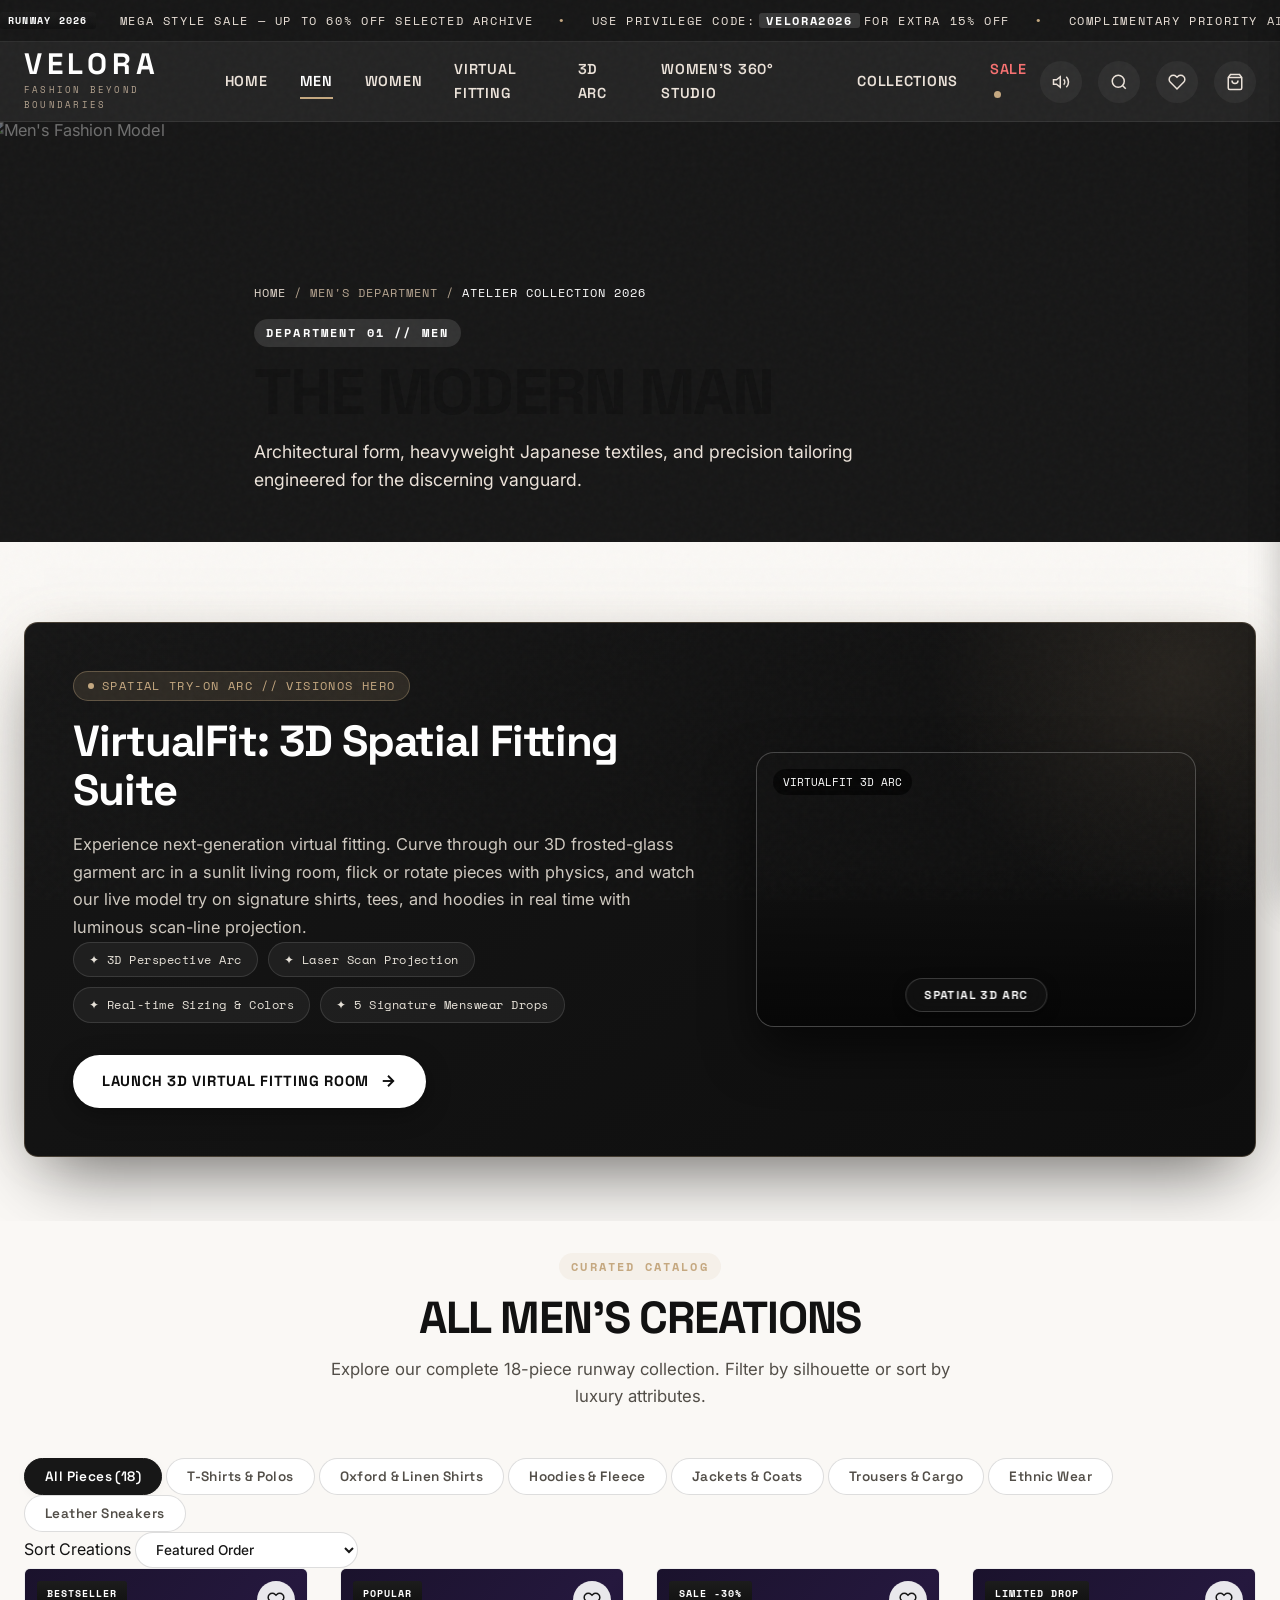
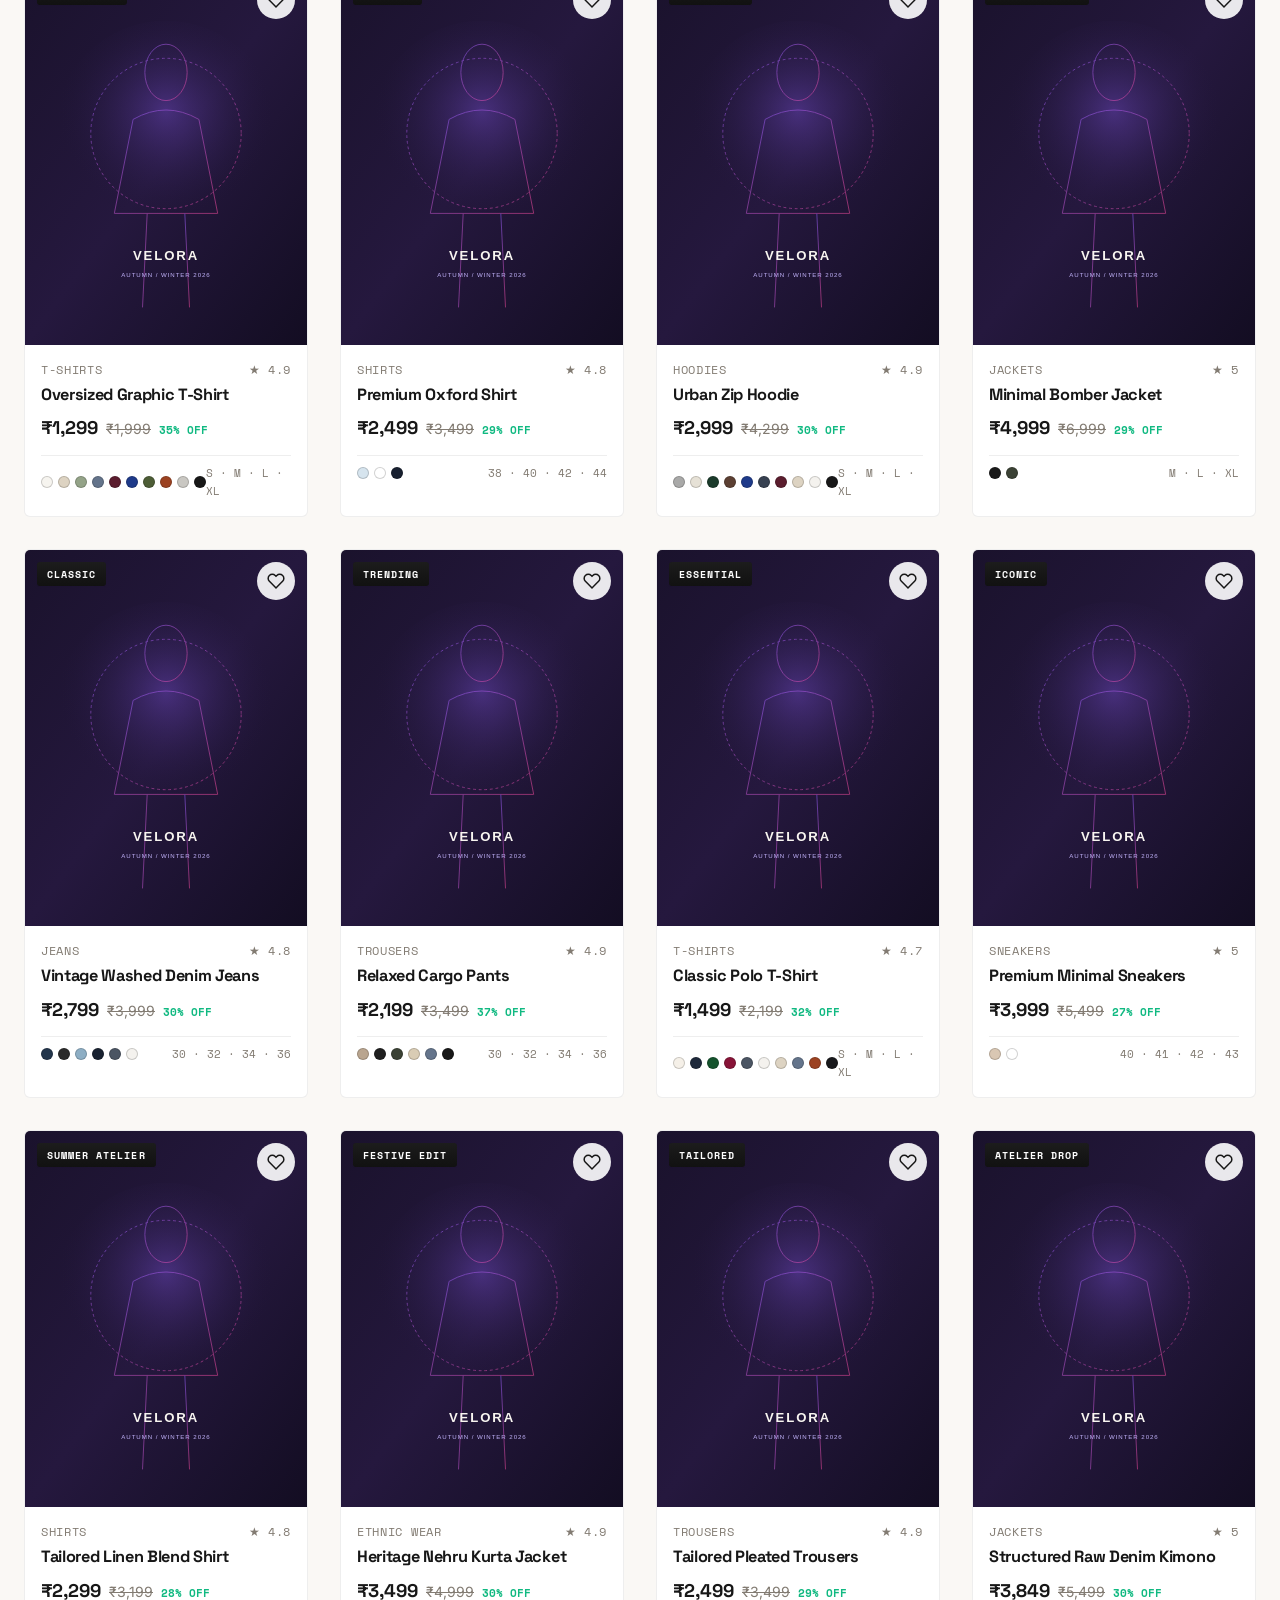
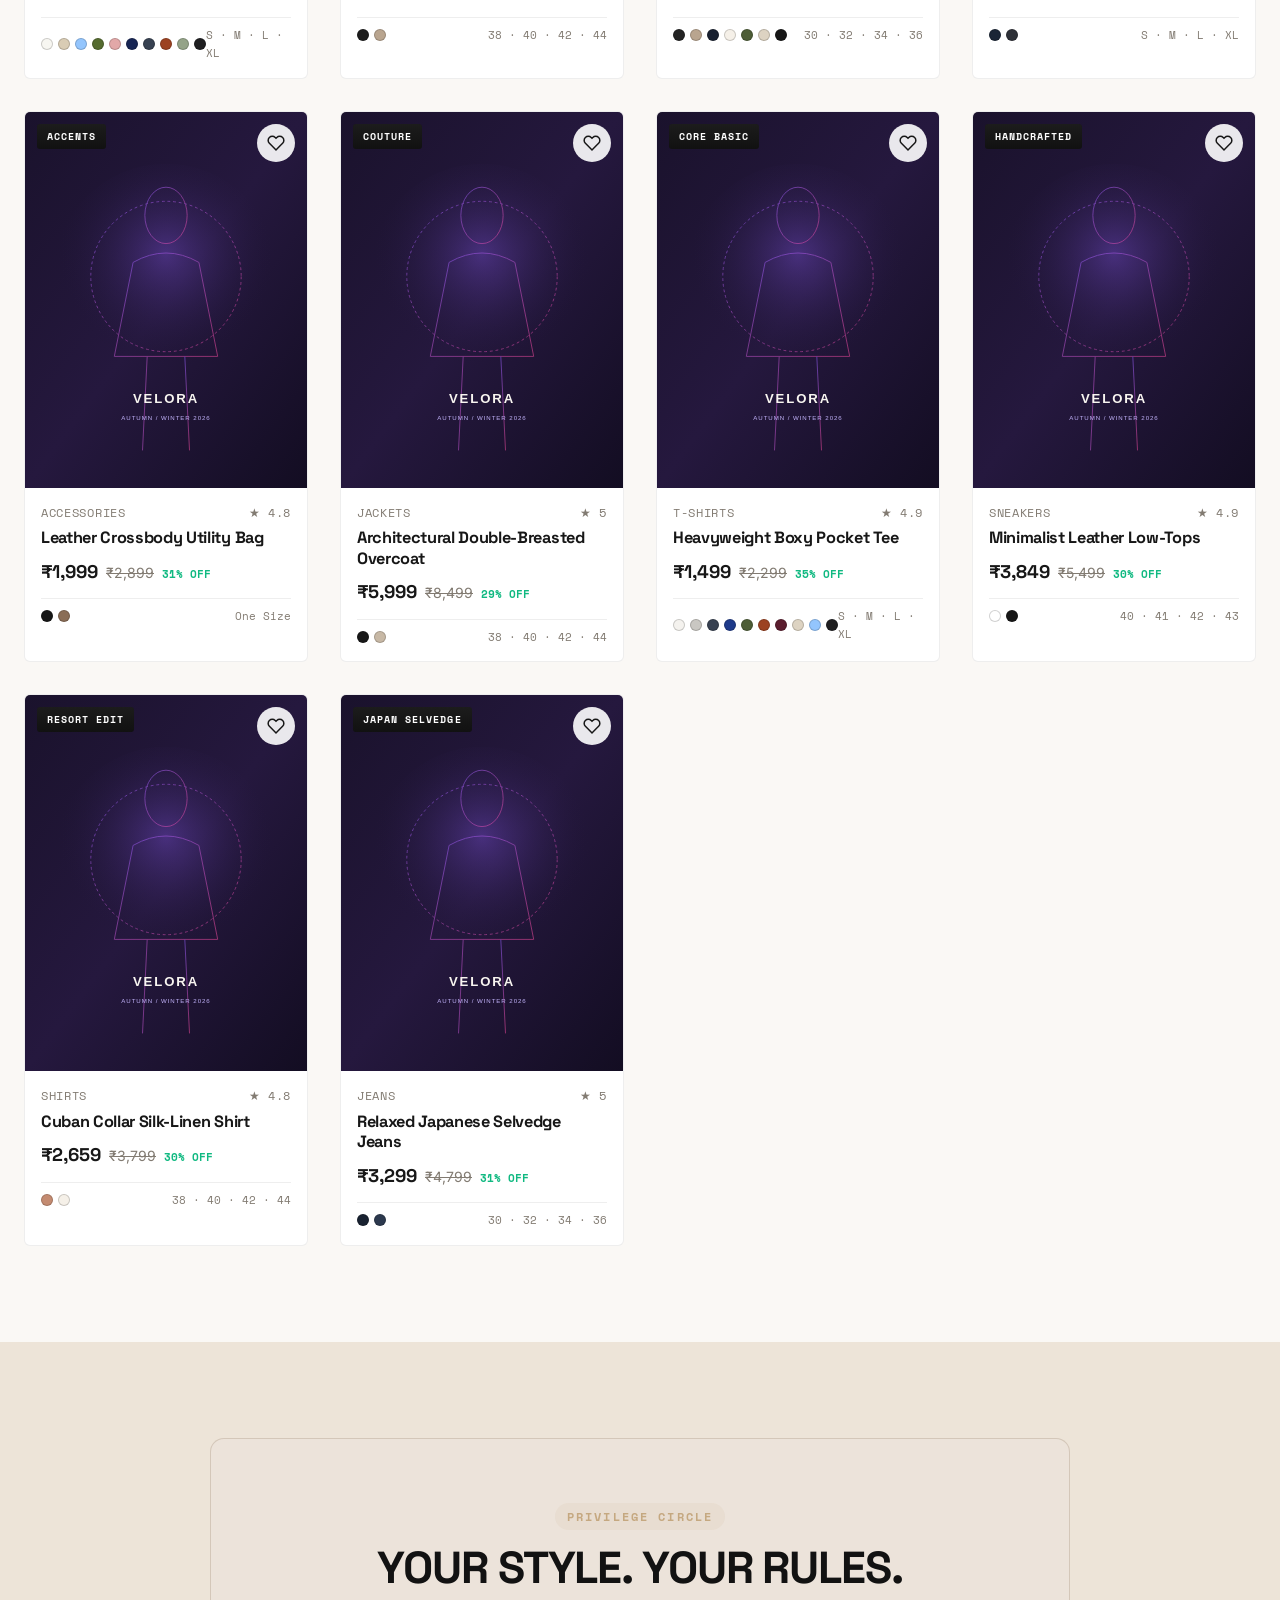
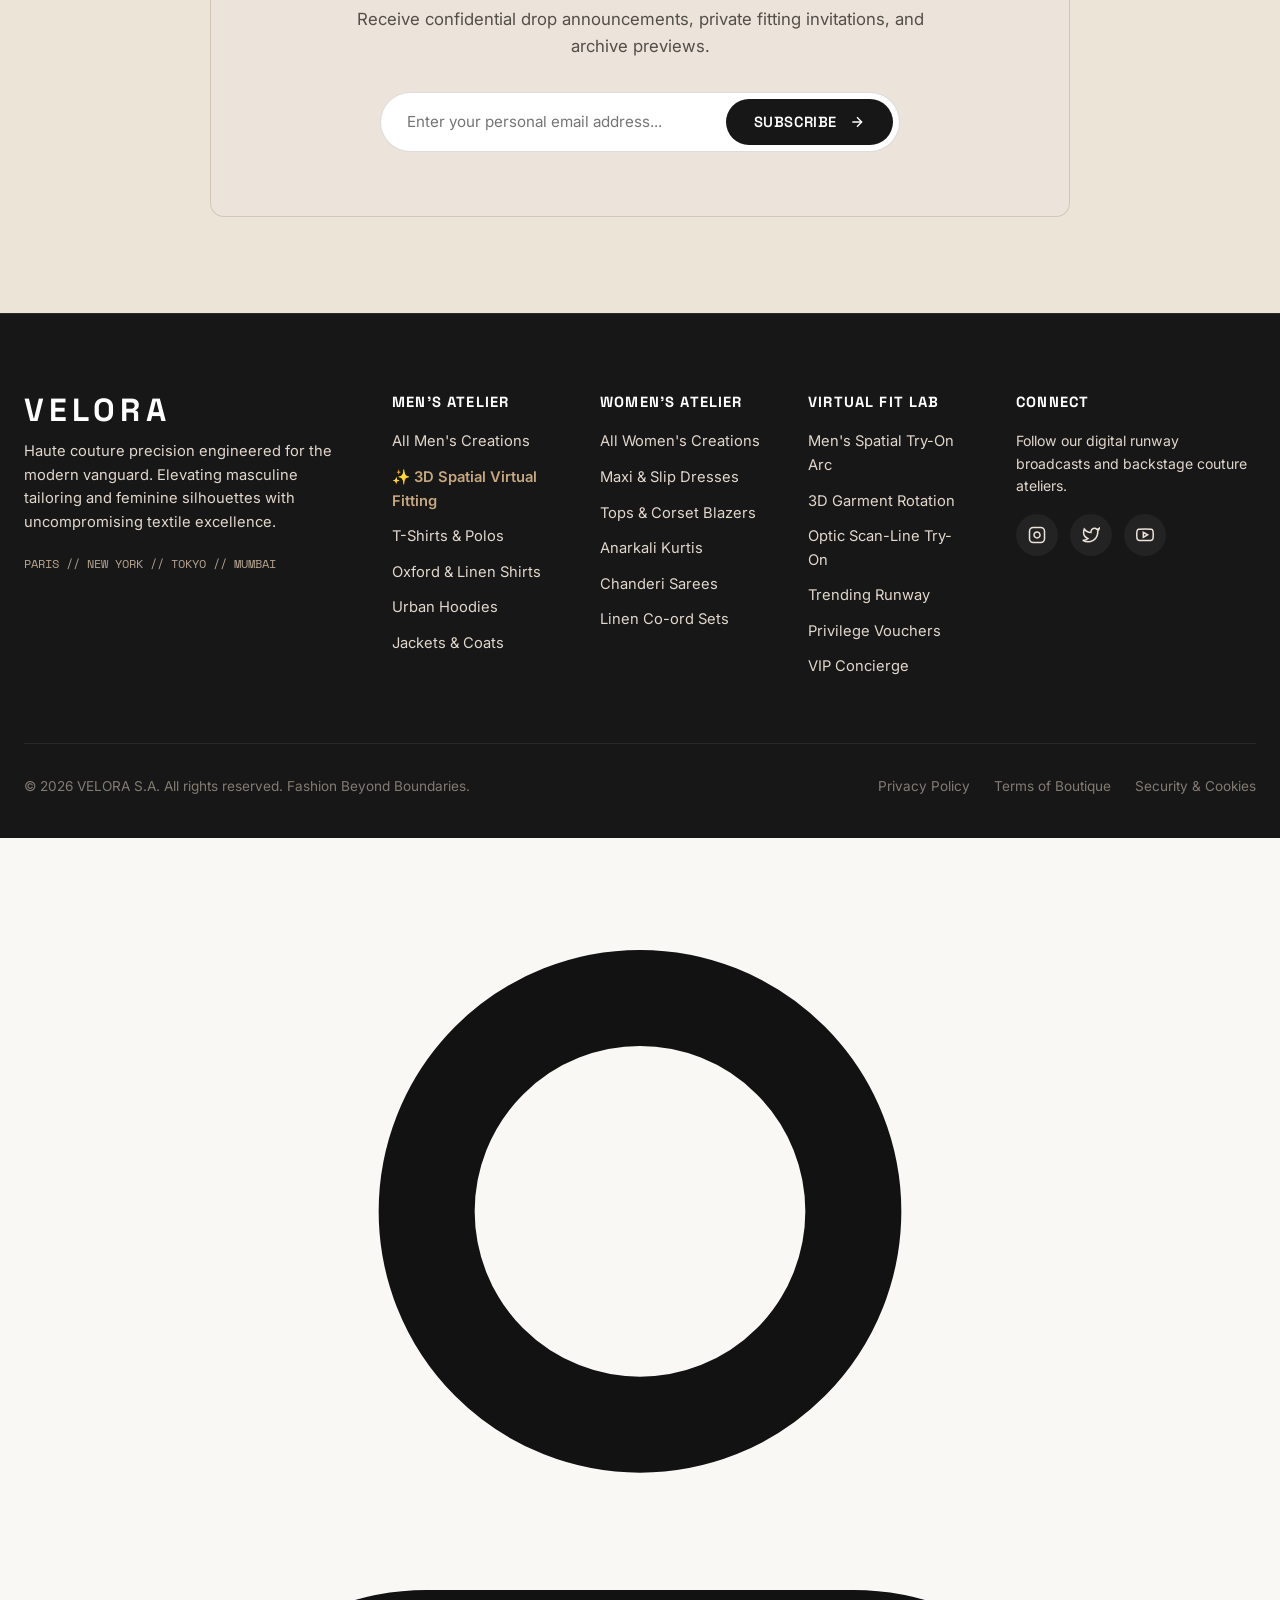
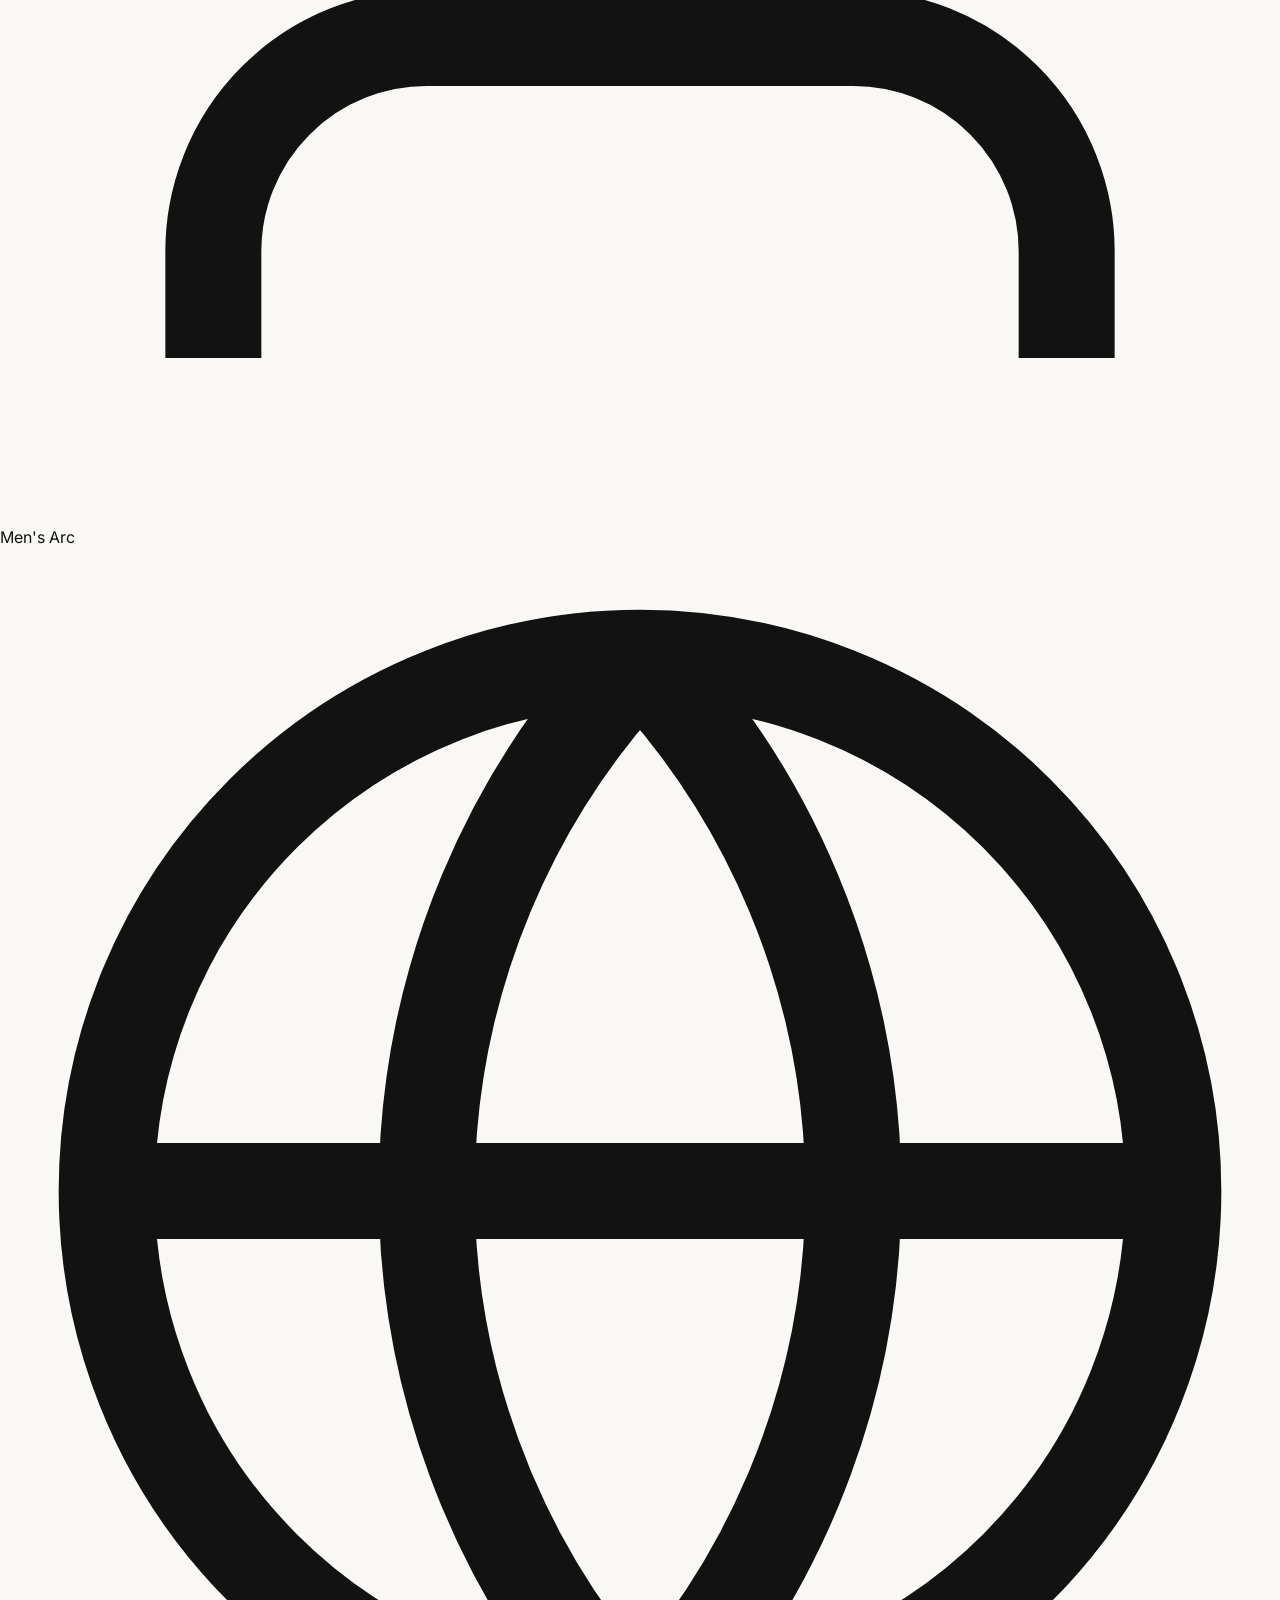
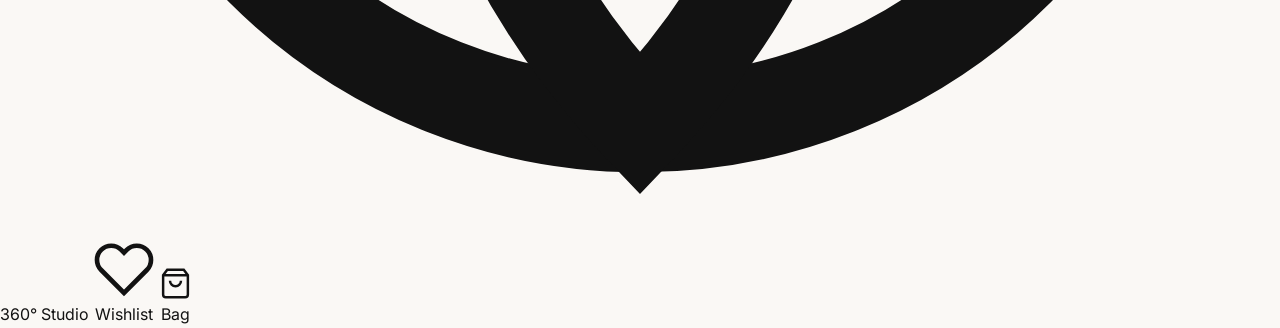
==== commit 346f4c44: "fix(layout): remove stray static duplicate cards and restore normal product grid sizing" ====
--- a/men.html
+++ b/men.html
@@ -239,2967 +239,7 @@
       </div>
 
       <!-- Men's Products Grid (18 pre-rendered cards) -->
-      <div id="menProductsGrid" class="products-grid stagger-grid">
-
-      <article class="product-card" data-product-id="men-01" data-department="men">
-        <div class="card-media">
-          <img 
-            src="https://images.unsplash.com/photo-1521572267360-ee0c2909d518?auto=format&fit=crop&w=900&q=85" 
-            alt="Oversized Graphic T-Shirt" 
-            class="product-img" 
-            loading="lazy"
-            onerror="this.onerror=null; this.src='assets/images/fallback.svg'"
-          />
-          
-            <img 
-              src="https://images.unsplash.com/photo-1503342217505-b0a15ec3261c?auto=format&fit=crop&w=900&q=85" 
-              alt="Oversized Graphic T-Shirt Alternate View" 
-              class="product-img-secondary" 
-              loading="lazy"
-              onerror="this.onerror=null; this.src='assets/images/fallback.svg'"
-            />
-          
-
-          <span class="card-badge badge-sale">BESTSELLER</span>
-
-          <button 
-            type="button" 
-            class="card-wishlist-btn " 
-            data-wishlist-id="men-01"
-            aria-label="Add Oversized Graphic T-Shirt to Wishlist"
-            onclick="VeloraWishlist.toggle('men-01', this)"
-          >
-            <svg width="18" height="18" viewBox="0 0 24 24" fill="none" stroke="currentColor" stroke-width="2">
-              <path d="M20.84 4.61a5.5 5.5 0 0 0-7.78 0L12 5.67l-1.06-1.06a5.5 5.5 0 0 0-7.78 7.78l1.06 1.06L12 21.23l7.78-7.78 1.06-1.06a5.5 5.5 0 0 0 0-7.78z"></path>
-            </svg>
-          </button>
-
-          <div class="card-quick-actions">
-            <button 
-              type="button" 
-              class="card-action-btn card-quickview-btn"
-              onclick="VeloraQuickView.open('men-01')"
-            >
-              <span>Quick</span>
-            </button>
-            <a 
-              href="virtual-fit-men.html" 
-              class="card-action-btn card-tryon-btn"
-              title="Try on Oversized Graphic T-Shirt in Virtual Fitting Room"
-              onclick="event.stopPropagation();"
-            >
-              <span>✨ Try On</span>
-            </a>
-            <button 
-              type="button" 
-              class="card-action-btn"
-              onclick="VeloraCart.addItem('men-01', 'S', 'Onyx Black', 1)"
-            >
-              <span>+ Add</span>
-            </button>
-          </div>
-        </div>
-
-        <div class="card-content">
-          <div class="card-meta-row">
-            <span>T-Shirts</span>
-            <span>★ 4.9</span>
-          </div>
-
-          <h4 class="product-name">Oversized Graphic T-Shirt</h4>
-
-          <div class="product-price-row">
-            <span class="discounted-price">₹1,299</span>
-            
-              <span class="original-price">₹1,999</span>
-              <span class="discount-badge">35% OFF</span>
-            
-          </div>
-
-          <div class="card-footer-row">
-            <div class="color-swatches-row">
-      <span class="color-swatch-dot" style="background-color: #171717;" title="Onyx Black"></span>
-    
-      <span class="color-swatch-dot" style="background-color: #F5F0E8;" title="Vintage Chalk"></span>
-    
-      <span class="color-swatch-dot" style="background-color: #B9A58F;" title="Smoked Taupe"></span>
-    </div>
-            <span class="sizes-summary-text">S · M · L · XL</span>
-          </div>
-        </div>
-      </article>
-    
-
-      <article class="product-card" data-product-id="men-02" data-department="men">
-        <div class="card-media">
-          <img 
-            src="https://images.unsplash.com/photo-1602810318383-e386cc2a3ccf?auto=format&fit=crop&w=900&q=85" 
-            alt="Premium Oxford Shirt" 
-            class="product-img" 
-            loading="lazy"
-            onerror="this.onerror=null; this.src='assets/images/fallback.svg'"
-          />
-          
-            <img 
-              src="https://images.unsplash.com/photo-1596755094514-f87e34085b2c?auto=format&fit=crop&w=900&q=85" 
-              alt="Premium Oxford Shirt Alternate View" 
-              class="product-img-secondary" 
-              loading="lazy"
-              onerror="this.onerror=null; this.src='assets/images/fallback.svg'"
-            />
-          
-
-          <span class="card-badge badge-sale">POPULAR</span>
-
-          <button 
-            type="button" 
-            class="card-wishlist-btn " 
-            data-wishlist-id="men-02"
-            aria-label="Add Premium Oxford Shirt to Wishlist"
-            onclick="VeloraWishlist.toggle('men-02', this)"
-          >
-            <svg width="18" height="18" viewBox="0 0 24 24" fill="none" stroke="currentColor" stroke-width="2">
-              <path d="M20.84 4.61a5.5 5.5 0 0 0-7.78 0L12 5.67l-1.06-1.06a5.5 5.5 0 0 0-7.78 7.78l1.06 1.06L12 21.23l7.78-7.78 1.06-1.06a5.5 5.5 0 0 0 0-7.78z"></path>
-            </svg>
-          </button>
-
-          <div class="card-quick-actions">
-            <button 
-              type="button" 
-              class="card-action-btn card-quickview-btn"
-              onclick="VeloraQuickView.open('men-02')"
-            >
-              <span>Quick</span>
-            </button>
-            <a 
-              href="virtual-fit-men.html" 
-              class="card-action-btn card-tryon-btn"
-              title="Try on Premium Oxford Shirt in Virtual Fitting Room"
-              onclick="event.stopPropagation();"
-            >
-              <span>✨ Try On</span>
-            </a>
-            <button 
-              type="button" 
-              class="card-action-btn"
-              onclick="VeloraCart.addItem('men-02', '38', 'Sky Mist', 1)"
-            >
-              <span>+ Add</span>
-            </button>
-          </div>
-        </div>
-
-        <div class="card-content">
-          <div class="card-meta-row">
-            <span>Shirts</span>
-            <span>★ 4.8</span>
-          </div>
-
-          <h4 class="product-name">Premium Oxford Shirt</h4>
-
-          <div class="product-price-row">
-            <span class="discounted-price">₹2,499</span>
-            
-              <span class="original-price">₹3,499</span>
-              <span class="discount-badge">29% OFF</span>
-            
-          </div>
-
-          <div class="card-footer-row">
-            <div class="color-swatches-row">
-      <span class="color-swatch-dot" style="background-color: #D6E4EE;" title="Sky Mist"></span>
-    
-      <span class="color-swatch-dot" style="background-color: #FFFFFF;" title="Pure White"></span>
-    
-      <span class="color-swatch-dot" style="background-color: #182030;" title="Deep Navy"></span>
-    </div>
-            <span class="sizes-summary-text">38 · 40 · 42 · 44</span>
-          </div>
-        </div>
-      </article>
-    
-
-      <article class="product-card" data-product-id="men-03" data-department="men">
-        <div class="card-media">
-          <img 
-            src="https://images.unsplash.com/photo-1556905055-8f358a7a47b2?auto=format&fit=crop&w=900&q=85" 
-            alt="Urban Zip Hoodie" 
-            class="product-img" 
-            loading="lazy"
-            onerror="this.onerror=null; this.src='assets/images/fallback.svg'"
-          />
-          
-            <img 
-              src="https://images.unsplash.com/photo-1509967419530-da38b4704bc6?auto=format&fit=crop&w=900&q=85" 
-              alt="Urban Zip Hoodie Alternate View" 
-              class="product-img-secondary" 
-              loading="lazy"
-              onerror="this.onerror=null; this.src='assets/images/fallback.svg'"
-            />
-          
-
-          <span class="card-badge badge-sale">SALE -30%</span>
-
-          <button 
-            type="button" 
-            class="card-wishlist-btn " 
-            data-wishlist-id="men-03"
-            aria-label="Add Urban Zip Hoodie to Wishlist"
-            onclick="VeloraWishlist.toggle('men-03', this)"
-          >
-            <svg width="18" height="18" viewBox="0 0 24 24" fill="none" stroke="currentColor" stroke-width="2">
-              <path d="M20.84 4.61a5.5 5.5 0 0 0-7.78 0L12 5.67l-1.06-1.06a5.5 5.5 0 0 0-7.78 7.78l1.06 1.06L12 21.23l7.78-7.78 1.06-1.06a5.5 5.5 0 0 0 0-7.78z"></path>
-            </svg>
-          </button>
-
-          <div class="card-quick-actions">
-            <button 
-              type="button" 
-              class="card-action-btn card-quickview-btn"
-              onclick="VeloraQuickView.open('men-03')"
-            >
-              <span>Quick</span>
-            </button>
-            <a 
-              href="virtual-fit-men.html" 
-              class="card-action-btn card-tryon-btn"
-              title="Try on Urban Zip Hoodie in Virtual Fitting Room"
-              onclick="event.stopPropagation();"
-            >
-              <span>✨ Try On</span>
-            </a>
-            <button 
-              type="button" 
-              class="card-action-btn"
-              onclick="VeloraCart.addItem('men-03', 'S', 'Charcoal Heather', 1)"
-            >
-              <span>+ Add</span>
-            </button>
-          </div>
-        </div>
-
-        <div class="card-content">
-          <div class="card-meta-row">
-            <span>Hoodies</span>
-            <span>★ 4.9</span>
-          </div>
-
-          <h4 class="product-name">Urban Zip Hoodie</h4>
-
-          <div class="product-price-row">
-            <span class="discounted-price">₹2,999</span>
-            
-              <span class="original-price">₹4,299</span>
-              <span class="discount-badge">30% OFF</span>
-            
-          </div>
-
-          <div class="card-footer-row">
-            <div class="color-swatches-row">
-      <span class="color-swatch-dot" style="background-color: #232323;" title="Charcoal Heather"></span>
-    
-      <span class="color-swatch-dot" style="background-color: #D9C7B3;" title="Sand Taupe"></span>
-    
-      <span class="color-swatch-dot" style="background-color: #8B6FD8;" title="Soft Violet"></span>
-    </div>
-            <span class="sizes-summary-text">S · M · L · XL</span>
-          </div>
-        </div>
-      </article>
-    
-
-      <article class="product-card" data-product-id="men-04" data-department="men">
-        <div class="card-media">
-          <img 
-            src="https://images.unsplash.com/photo-1548883354-7622d03aca27?auto=format&fit=crop&w=900&q=85" 
-            alt="Minimal Bomber Jacket" 
-            class="product-img" 
-            loading="lazy"
-            onerror="this.onerror=null; this.src='assets/images/fallback.svg'"
-          />
-          
-            <img 
-              src="https://images.unsplash.com/photo-1495105787522-5334e3ffa0ef?auto=format&fit=crop&w=900&q=85" 
-              alt="Minimal Bomber Jacket Alternate View" 
-              class="product-img-secondary" 
-              loading="lazy"
-              onerror="this.onerror=null; this.src='assets/images/fallback.svg'"
-            />
-          
-
-          <span class="card-badge badge-sale">LIMITED DROP</span>
-
-          <button 
-            type="button" 
-            class="card-wishlist-btn " 
-            data-wishlist-id="men-04"
-            aria-label="Add Minimal Bomber Jacket to Wishlist"
-            onclick="VeloraWishlist.toggle('men-04', this)"
-          >
-            <svg width="18" height="18" viewBox="0 0 24 24" fill="none" stroke="currentColor" stroke-width="2">
-              <path d="M20.84 4.61a5.5 5.5 0 0 0-7.78 0L12 5.67l-1.06-1.06a5.5 5.5 0 0 0-7.78 7.78l1.06 1.06L12 21.23l7.78-7.78 1.06-1.06a5.5 5.5 0 0 0 0-7.78z"></path>
-            </svg>
-          </button>
-
-          <div class="card-quick-actions">
-            <button 
-              type="button" 
-              class="card-action-btn card-quickview-btn"
-              onclick="VeloraQuickView.open('men-04')"
-            >
-              <span>Quick</span>
-            </button>
-            <a 
-              href="virtual-fit-men.html" 
-              class="card-action-btn card-tryon-btn"
-              title="Try on Minimal Bomber Jacket in Virtual Fitting Room"
-              onclick="event.stopPropagation();"
-            >
-              <span>✨ Try On</span>
-            </a>
-            <button 
-              type="button" 
-              class="card-action-btn"
-              onclick="VeloraCart.addItem('men-04', 'M', 'Dark Shadow', 1)"
-            >
-              <span>+ Add</span>
-            </button>
-          </div>
-        </div>
-
-        <div class="card-content">
-          <div class="card-meta-row">
-            <span>Jackets</span>
-            <span>★ 5</span>
-          </div>
-
-          <h4 class="product-name">Minimal Bomber Jacket</h4>
-
-          <div class="product-price-row">
-            <span class="discounted-price">₹4,999</span>
-            
-              <span class="original-price">₹6,999</span>
-              <span class="discount-badge">29% OFF</span>
-            
-          </div>
-
-          <div class="card-footer-row">
-            <div class="color-swatches-row">
-      <span class="color-swatch-dot" style="background-color: #1A1A1A;" title="Dark Shadow"></span>
-    
-      <span class="color-swatch-dot" style="background-color: #3B4235;" title="Military Olive"></span>
-    </div>
-            <span class="sizes-summary-text">M · L · XL</span>
-          </div>
-        </div>
-      </article>
-    
-
-      <article class="product-card" data-product-id="men-05" data-department="men">
-        <div class="card-media">
-          <img 
-            src="https://images.unsplash.com/photo-1542272604-780c96856592?auto=format&fit=crop&w=900&q=85" 
-            alt="Slim Fit Denim Jeans" 
-            class="product-img" 
-            loading="lazy"
-            onerror="this.onerror=null; this.src='assets/images/fallback.svg'"
-          />
-          
-            <img 
-              src="https://images.unsplash.com/photo-1582552938357-32b906df40cb?auto=format&fit=crop&w=900&q=85" 
-              alt="Slim Fit Denim Jeans Alternate View" 
-              class="product-img-secondary" 
-              loading="lazy"
-              onerror="this.onerror=null; this.src='assets/images/fallback.svg'"
-            />
-          
-
-          <span class="card-badge badge-sale">CLASSIC</span>
-
-          <button 
-            type="button" 
-            class="card-wishlist-btn " 
-            data-wishlist-id="men-05"
-            aria-label="Add Slim Fit Denim Jeans to Wishlist"
-            onclick="VeloraWishlist.toggle('men-05', this)"
-          >
-            <svg width="18" height="18" viewBox="0 0 24 24" fill="none" stroke="currentColor" stroke-width="2">
-              <path d="M20.84 4.61a5.5 5.5 0 0 0-7.78 0L12 5.67l-1.06-1.06a5.5 5.5 0 0 0-7.78 7.78l1.06 1.06L12 21.23l7.78-7.78 1.06-1.06a5.5 5.5 0 0 0 0-7.78z"></path>
-            </svg>
-          </button>
-
-          <div class="card-quick-actions">
-            <button 
-              type="button" 
-              class="card-action-btn card-quickview-btn"
-              onclick="VeloraQuickView.open('men-05')"
-            >
-              <span>Quick</span>
-            </button>
-            <a 
-              href="virtual-fit-men.html" 
-              class="card-action-btn card-tryon-btn"
-              title="Try on Slim Fit Denim Jeans in Virtual Fitting Room"
-              onclick="event.stopPropagation();"
-            >
-              <span>✨ Try On</span>
-            </a>
-            <button 
-              type="button" 
-              class="card-action-btn"
-              onclick="VeloraCart.addItem('men-05', '30', 'Vintage Indigo', 1)"
-            >
-              <span>+ Add</span>
-            </button>
-          </div>
-        </div>
-
-        <div class="card-content">
-          <div class="card-meta-row">
-            <span>Jeans</span>
-            <span>★ 4.8</span>
-          </div>
-
-          <h4 class="product-name">Slim Fit Denim Jeans</h4>
-
-          <div class="product-price-row">
-            <span class="discounted-price">₹2,799</span>
-            
-              <span class="original-price">₹3,999</span>
-              <span class="discount-badge">30% OFF</span>
-            
-          </div>
-
-          <div class="card-footer-row">
-            <div class="color-swatches-row">
-      <span class="color-swatch-dot" style="background-color: #22354B;" title="Vintage Indigo"></span>
-    
-      <span class="color-swatch-dot" style="background-color: #2A2A2A;" title="Washed Black"></span>
-    </div>
-            <span class="sizes-summary-text">30 · 32 · 34 · 36</span>
-          </div>
-        </div>
-      </article>
-    
-
-      <article class="product-card" data-product-id="men-06" data-department="men">
-        <div class="card-media">
-          <img 
-            src="https://images.unsplash.com/photo-1517445312882-bc9910d016b7?auto=format&fit=crop&w=900&q=85" 
-            alt="Relaxed Cargo Pants" 
-            class="product-img" 
-            loading="lazy"
-            onerror="this.onerror=null; this.src='assets/images/fallback.svg'"
-          />
-          
-            <img 
-              src="https://images.unsplash.com/photo-1506630448388-4e683c67ddb0?auto=format&fit=crop&w=900&q=85" 
-              alt="Relaxed Cargo Pants Alternate View" 
-              class="product-img-secondary" 
-              loading="lazy"
-              onerror="this.onerror=null; this.src='assets/images/fallback.svg'"
-            />
-          
-
-          <span class="card-badge badge-sale">TRENDING</span>
-
-          <button 
-            type="button" 
-            class="card-wishlist-btn " 
-            data-wishlist-id="men-06"
-            aria-label="Add Relaxed Cargo Pants to Wishlist"
-            onclick="VeloraWishlist.toggle('men-06', this)"
-          >
-            <svg width="18" height="18" viewBox="0 0 24 24" fill="none" stroke="currentColor" stroke-width="2">
-              <path d="M20.84 4.61a5.5 5.5 0 0 0-7.78 0L12 5.67l-1.06-1.06a5.5 5.5 0 0 0-7.78 7.78l1.06 1.06L12 21.23l7.78-7.78 1.06-1.06a5.5 5.5 0 0 0 0-7.78z"></path>
-            </svg>
-          </button>
-
-          <div class="card-quick-actions">
-            <button 
-              type="button" 
-              class="card-action-btn card-quickview-btn"
-              onclick="VeloraQuickView.open('men-06')"
-            >
-              <span>Quick</span>
-            </button>
-            <a 
-              href="virtual-fit-men.html" 
-              class="card-action-btn card-tryon-btn"
-              title="Try on Relaxed Cargo Pants in Virtual Fitting Room"
-              onclick="event.stopPropagation();"
-            >
-              <span>✨ Try On</span>
-            </a>
-            <button 
-              type="button" 
-              class="card-action-btn"
-              onclick="VeloraCart.addItem('men-06', '30', 'Earthy Taupe', 1)"
-            >
-              <span>+ Add</span>
-            </button>
-          </div>
-        </div>
-
-        <div class="card-content">
-          <div class="card-meta-row">
-            <span>Trousers</span>
-            <span>★ 4.9</span>
-          </div>
-
-          <h4 class="product-name">Relaxed Cargo Pants</h4>
-
-          <div class="product-price-row">
-            <span class="discounted-price">₹2,499</span>
-            
-              <span class="original-price">₹3,499</span>
-              <span class="discount-badge">29% OFF</span>
-            
-          </div>
-
-          <div class="card-footer-row">
-            <div class="color-swatches-row">
-      <span class="color-swatch-dot" style="background-color: #B9A58F;" title="Earthy Taupe"></span>
-    
-      <span class="color-swatch-dot" style="background-color: #1F1F1F;" title="Midnight Charcoal"></span>
-    </div>
-            <span class="sizes-summary-text">30 · 32 · 34 · 36</span>
-          </div>
-        </div>
-      </article>
-    
-
-      <article class="product-card" data-product-id="men-07" data-department="men">
-        <div class="card-media">
-          <img 
-            src="https://images.unsplash.com/photo-1586363104862-3a5e2ab60d99?auto=format&fit=crop&w=900&q=85" 
-            alt="Classic Polo T-Shirt" 
-            class="product-img" 
-            loading="lazy"
-            onerror="this.onerror=null; this.src='assets/images/fallback.svg'"
-          />
-          
-            <img 
-              src="https://images.unsplash.com/photo-1583743814966-8936f5b7be1a?auto=format&fit=crop&w=900&q=85" 
-              alt="Classic Polo T-Shirt Alternate View" 
-              class="product-img-secondary" 
-              loading="lazy"
-              onerror="this.onerror=null; this.src='assets/images/fallback.svg'"
-            />
-          
-
-          <span class="card-badge badge-sale">ESSENTIAL</span>
-
-          <button 
-            type="button" 
-            class="card-wishlist-btn " 
-            data-wishlist-id="men-07"
-            aria-label="Add Classic Polo T-Shirt to Wishlist"
-            onclick="VeloraWishlist.toggle('men-07', this)"
-          >
-            <svg width="18" height="18" viewBox="0 0 24 24" fill="none" stroke="currentColor" stroke-width="2">
-              <path d="M20.84 4.61a5.5 5.5 0 0 0-7.78 0L12 5.67l-1.06-1.06a5.5 5.5 0 0 0-7.78 7.78l1.06 1.06L12 21.23l7.78-7.78 1.06-1.06a5.5 5.5 0 0 0 0-7.78z"></path>
-            </svg>
-          </button>
-
-          <div class="card-quick-actions">
-            <button 
-              type="button" 
-              class="card-action-btn card-quickview-btn"
-              onclick="VeloraQuickView.open('men-07')"
-            >
-              <span>Quick</span>
-            </button>
-            <a 
-              href="virtual-fit-men.html" 
-              class="card-action-btn card-tryon-btn"
-              title="Try on Classic Polo T-Shirt in Virtual Fitting Room"
-              onclick="event.stopPropagation();"
-            >
-              <span>✨ Try On</span>
-            </a>
-            <button 
-              type="button" 
-              class="card-action-btn"
-              onclick="VeloraCart.addItem('men-07', 'S', 'Warm Cream', 1)"
-            >
-              <span>+ Add</span>
-            </button>
-          </div>
-        </div>
-
-        <div class="card-content">
-          <div class="card-meta-row">
-            <span>T-Shirts</span>
-            <span>★ 4.7</span>
-          </div>
-
-          <h4 class="product-name">Classic Polo T-Shirt</h4>
-
-          <div class="product-price-row">
-            <span class="discounted-price">₹1,499</span>
-            
-              <span class="original-price">₹2,199</span>
-              <span class="discount-badge">32% OFF</span>
-            
-          </div>
-
-          <div class="card-footer-row">
-            <div class="color-swatches-row">
-      <span class="color-swatch-dot" style="background-color: #F5F0E8;" title="Warm Cream"></span>
-    
-      <span class="color-swatch-dot" style="background-color: #2B2B2B;" title="Soft Charcoal"></span>
-    
-      <span class="color-swatch-dot" style="background-color: #7E6E9C;" title="Dusty Violet"></span>
-    </div>
-            <span class="sizes-summary-text">S · M · L · XL</span>
-          </div>
-        </div>
-      </article>
-    
-
-      <article class="product-card" data-product-id="men-08" data-department="men">
-        <div class="card-media">
-          <img 
-            src="https://images.unsplash.com/photo-1549298916-b41d501d3772?auto=format&fit=crop&w=900&q=85" 
-            alt="Premium Minimal Sneakers" 
-            class="product-img" 
-            loading="lazy"
-            onerror="this.onerror=null; this.src='assets/images/fallback.svg'"
-          />
-          
-            <img 
-              src="https://images.unsplash.com/photo-1560769629-975ec94e6a86?auto=format&fit=crop&w=900&q=85" 
-              alt="Premium Minimal Sneakers Alternate View" 
-              class="product-img-secondary" 
-              loading="lazy"
-              onerror="this.onerror=null; this.src='assets/images/fallback.svg'"
-            />
-          
-
-          <span class="card-badge badge-sale">ICONIC</span>
-
-          <button 
-            type="button" 
-            class="card-wishlist-btn " 
-            data-wishlist-id="men-08"
-            aria-label="Add Premium Minimal Sneakers to Wishlist"
-            onclick="VeloraWishlist.toggle('men-08', this)"
-          >
-            <svg width="18" height="18" viewBox="0 0 24 24" fill="none" stroke="currentColor" stroke-width="2">
-              <path d="M20.84 4.61a5.5 5.5 0 0 0-7.78 0L12 5.67l-1.06-1.06a5.5 5.5 0 0 0-7.78 7.78l1.06 1.06L12 21.23l7.78-7.78 1.06-1.06a5.5 5.5 0 0 0 0-7.78z"></path>
-            </svg>
-          </button>
-
-          <div class="card-quick-actions">
-            <button 
-              type="button" 
-              class="card-action-btn card-quickview-btn"
-              onclick="VeloraQuickView.open('men-08')"
-            >
-              <span>Quick</span>
-            </button>
-            <a 
-              href="virtual-fit-men.html" 
-              class="card-action-btn card-tryon-btn"
-              title="Try on Premium Minimal Sneakers in Virtual Fitting Room"
-              onclick="event.stopPropagation();"
-            >
-              <span>✨ Try On</span>
-            </a>
-            <button 
-              type="button" 
-              class="card-action-btn"
-              onclick="VeloraCart.addItem('men-08', '40', 'Pure Sand', 1)"
-            >
-              <span>+ Add</span>
-            </button>
-          </div>
-        </div>
-
-        <div class="card-content">
-          <div class="card-meta-row">
-            <span>Sneakers</span>
-            <span>★ 5</span>
-          </div>
-
-          <h4 class="product-name">Premium Minimal Sneakers</h4>
-
-          <div class="product-price-row">
-            <span class="discounted-price">₹3,999</span>
-            
-              <span class="original-price">₹5,499</span>
-              <span class="discount-badge">27% OFF</span>
-            
-          </div>
-
-          <div class="card-footer-row">
-            <div class="color-swatches-row">
-      <span class="color-swatch-dot" style="background-color: #D9C7B3;" title="Pure Sand"></span>
-    
-      <span class="color-swatch-dot" style="background-color: #FFFFFF;" title="Clean White"></span>
-    </div>
-            <span class="sizes-summary-text">40 · 41 · 42 · 43</span>
-          </div>
-        </div>
-      </article>
-    
-
-      <article class="product-card" data-product-id="men-09" data-department="men">
-        <div class="card-media">
-          <img 
-            src="https://images.unsplash.com/photo-1620799140408-edc6dcb6d633?auto=format&fit=crop&w=900&q=85" 
-            alt="Tailored Linen Blend Shirt" 
-            class="product-img" 
-            loading="lazy"
-            onerror="this.onerror=null; this.src='assets/images/fallback.svg'"
-          />
-          
-            <img 
-              src="https://images.unsplash.com/photo-1521572267360-ee0c2909d518?auto=format&fit=crop&w=900&q=85" 
-              alt="Tailored Linen Blend Shirt Alternate View" 
-              class="product-img-secondary" 
-              loading="lazy"
-              onerror="this.onerror=null; this.src='assets/images/fallback.svg'"
-            />
-          
-
-          <span class="card-badge badge-sale">SUMMER ATELIER</span>
-
-          <button 
-            type="button" 
-            class="card-wishlist-btn " 
-            data-wishlist-id="men-09"
-            aria-label="Add Tailored Linen Blend Shirt to Wishlist"
-            onclick="VeloraWishlist.toggle('men-09', this)"
-          >
-            <svg width="18" height="18" viewBox="0 0 24 24" fill="none" stroke="currentColor" stroke-width="2">
-              <path d="M20.84 4.61a5.5 5.5 0 0 0-7.78 0L12 5.67l-1.06-1.06a5.5 5.5 0 0 0-7.78 7.78l1.06 1.06L12 21.23l7.78-7.78 1.06-1.06a5.5 5.5 0 0 0 0-7.78z"></path>
-            </svg>
-          </button>
-
-          <div class="card-quick-actions">
-            <button 
-              type="button" 
-              class="card-action-btn card-quickview-btn"
-              onclick="VeloraQuickView.open('men-09')"
-            >
-              <span>Quick</span>
-            </button>
-            <a 
-              href="virtual-fit-men.html" 
-              class="card-action-btn card-tryon-btn"
-              title="Try on Tailored Linen Blend Shirt in Virtual Fitting Room"
-              onclick="event.stopPropagation();"
-            >
-              <span>✨ Try On</span>
-            </a>
-            <button 
-              type="button" 
-              class="card-action-btn"
-              onclick="VeloraCart.addItem('men-09', 'S', 'Natural Sand', 1)"
-            >
-              <span>+ Add</span>
-            </button>
-          </div>
-        </div>
-
-        <div class="card-content">
-          <div class="card-meta-row">
-            <span>Shirts</span>
-            <span>★ 4.8</span>
-          </div>
-
-          <h4 class="product-name">Tailored Linen Blend Shirt</h4>
-
-          <div class="product-price-row">
-            <span class="discounted-price">₹2,299</span>
-            
-              <span class="original-price">₹3,199</span>
-              <span class="discount-badge">28% OFF</span>
-            
-          </div>
-
-          <div class="card-footer-row">
-            <div class="color-swatches-row">
-      <span class="color-swatch-dot" style="background-color: #D9C7B3;" title="Natural Sand"></span>
-    
-      <span class="color-swatch-dot" style="background-color: #F5F0E8;" title="Soft Cream"></span>
-    </div>
-            <span class="sizes-summary-text">S · M · L · XL</span>
-          </div>
-        </div>
-      </article>
-    
-
-      <article class="product-card" data-product-id="men-10" data-department="men">
-        <div class="card-media">
-          <img 
-            src="https://images.unsplash.com/photo-1617137984095-74e4e5e3613f?auto=format&fit=crop&w=900&q=85" 
-            alt="Heritage Nehru Kurta Jacket" 
-            class="product-img" 
-            loading="lazy"
-            onerror="this.onerror=null; this.src='assets/images/fallback.svg'"
-          />
-          
-            <img 
-              src="https://images.unsplash.com/photo-1507679799987-c73779587ccf?auto=format&fit=crop&w=900&q=85" 
-              alt="Heritage Nehru Kurta Jacket Alternate View" 
-              class="product-img-secondary" 
-              loading="lazy"
-              onerror="this.onerror=null; this.src='assets/images/fallback.svg'"
-            />
-          
-
-          <span class="card-badge badge-sale">FESTIVE EDIT</span>
-
-          <button 
-            type="button" 
-            class="card-wishlist-btn " 
-            data-wishlist-id="men-10"
-            aria-label="Add Heritage Nehru Kurta Jacket to Wishlist"
-            onclick="VeloraWishlist.toggle('men-10', this)"
-          >
-            <svg width="18" height="18" viewBox="0 0 24 24" fill="none" stroke="currentColor" stroke-width="2">
-              <path d="M20.84 4.61a5.5 5.5 0 0 0-7.78 0L12 5.67l-1.06-1.06a5.5 5.5 0 0 0-7.78 7.78l1.06 1.06L12 21.23l7.78-7.78 1.06-1.06a5.5 5.5 0 0 0 0-7.78z"></path>
-            </svg>
-          </button>
-
-          <div class="card-quick-actions">
-            <button 
-              type="button" 
-              class="card-action-btn card-quickview-btn"
-              onclick="VeloraQuickView.open('men-10')"
-            >
-              <span>Quick</span>
-            </button>
-            <a 
-              href="virtual-fit-men.html" 
-              class="card-action-btn card-tryon-btn"
-              title="Try on Heritage Nehru Kurta Jacket in Virtual Fitting Room"
-              onclick="event.stopPropagation();"
-            >
-              <span>✨ Try On</span>
-            </a>
-            <button 
-              type="button" 
-              class="card-action-btn"
-              onclick="VeloraCart.addItem('men-10', '38', 'Royal Charcoal', 1)"
-            >
-              <span>+ Add</span>
-            </button>
-          </div>
-        </div>
-
-        <div class="card-content">
-          <div class="card-meta-row">
-            <span>Ethnic Wear</span>
-            <span>★ 4.9</span>
-          </div>
-
-          <h4 class="product-name">Heritage Nehru Kurta Jacket</h4>
-
-          <div class="product-price-row">
-            <span class="discounted-price">₹3,499</span>
-            
-              <span class="original-price">₹4,999</span>
-              <span class="discount-badge">30% OFF</span>
-            
-          </div>
-
-          <div class="card-footer-row">
-            <div class="color-swatches-row">
-      <span class="color-swatch-dot" style="background-color: #1C1C1C;" title="Royal Charcoal"></span>
-    
-      <span class="color-swatch-dot" style="background-color: #B9A58F;" title="Warm Taupe"></span>
-    </div>
-            <span class="sizes-summary-text">38 · 40 · 42 · 44</span>
-          </div>
-        </div>
-      </article>
-    
-
-      <article class="product-card" data-product-id="men-11" data-department="men">
-        <div class="card-media">
-          <img 
-            src="https://images.unsplash.com/photo-1479064555552-3ef4979f8908?auto=format&fit=crop&w=900&q=85" 
-            alt="Wide-Leg Pleated Wool Trousers" 
-            class="product-img" 
-            loading="lazy"
-            onerror="this.onerror=null; this.src='assets/images/fallback.svg'"
-          />
-          
-            <img 
-              src="https://images.unsplash.com/photo-1594938298603-c8148c4dae35?auto=format&fit=crop&w=900&q=85" 
-              alt="Wide-Leg Pleated Wool Trousers Alternate View" 
-              class="product-img-secondary" 
-              loading="lazy"
-              onerror="this.onerror=null; this.src='assets/images/fallback.svg'"
-            />
-          
-
-          <span class="card-badge badge-sale">TAILORED</span>
-
-          <button 
-            type="button" 
-            class="card-wishlist-btn " 
-            data-wishlist-id="men-11"
-            aria-label="Add Wide-Leg Pleated Wool Trousers to Wishlist"
-            onclick="VeloraWishlist.toggle('men-11', this)"
-          >
-            <svg width="18" height="18" viewBox="0 0 24 24" fill="none" stroke="currentColor" stroke-width="2">
-              <path d="M20.84 4.61a5.5 5.5 0 0 0-7.78 0L12 5.67l-1.06-1.06a5.5 5.5 0 0 0-7.78 7.78l1.06 1.06L12 21.23l7.78-7.78 1.06-1.06a5.5 5.5 0 0 0 0-7.78z"></path>
-            </svg>
-          </button>
-
-          <div class="card-quick-actions">
-            <button 
-              type="button" 
-              class="card-action-btn card-quickview-btn"
-              onclick="VeloraQuickView.open('men-11')"
-            >
-              <span>Quick</span>
-            </button>
-            <a 
-              href="virtual-fit-men.html" 
-              class="card-action-btn card-tryon-btn"
-              title="Try on Wide-Leg Pleated Wool Trousers in Virtual Fitting Room"
-              onclick="event.stopPropagation();"
-            >
-              <span>✨ Try On</span>
-            </a>
-            <button 
-              type="button" 
-              class="card-action-btn"
-              onclick="VeloraCart.addItem('men-11', '30', 'Flannel Charcoal', 1)"
-            >
-              <span>+ Add</span>
-            </button>
-          </div>
-        </div>
-
-        <div class="card-content">
-          <div class="card-meta-row">
-            <span>Trousers</span>
-            <span>★ 4.9</span>
-          </div>
-
-          <h4 class="product-name">Wide-Leg Pleated Wool Trousers</h4>
-
-          <div class="product-price-row">
-            <span class="discounted-price">₹2,999</span>
-            
-              <span class="original-price">₹4,199</span>
-              <span class="discount-badge">29% OFF</span>
-            
-          </div>
-
-          <div class="card-footer-row">
-            <div class="color-swatches-row">
-      <span class="color-swatch-dot" style="background-color: #242424;" title="Flannel Charcoal"></span>
-    
-      <span class="color-swatch-dot" style="background-color: #D9C7B3;" title="Heather Sand"></span>
-    </div>
-            <span class="sizes-summary-text">30 · 32 · 34 · 36</span>
-          </div>
-        </div>
-      </article>
-    
-
-      <article class="product-card" data-product-id="men-12" data-department="men">
-        <div class="card-media">
-          <img 
-            src="https://images.unsplash.com/photo-1490578474895-699cd4e2cf59?auto=format&fit=crop&w=900&q=85" 
-            alt="Structured Raw Denim Kimono" 
-            class="product-img" 
-            loading="lazy"
-            onerror="this.onerror=null; this.src='assets/images/fallback.svg'"
-          />
-          
-            <img 
-              src="https://images.unsplash.com/photo-1516257984-b1b4d707412e?auto=format&fit=crop&w=900&q=85" 
-              alt="Structured Raw Denim Kimono Alternate View" 
-              class="product-img-secondary" 
-              loading="lazy"
-              onerror="this.onerror=null; this.src='assets/images/fallback.svg'"
-            />
-          
-
-          <span class="card-badge badge-sale">ATELIER DROP</span>
-
-          <button 
-            type="button" 
-            class="card-wishlist-btn " 
-            data-wishlist-id="men-12"
-            aria-label="Add Structured Raw Denim Kimono to Wishlist"
-            onclick="VeloraWishlist.toggle('men-12', this)"
-          >
-            <svg width="18" height="18" viewBox="0 0 24 24" fill="none" stroke="currentColor" stroke-width="2">
-              <path d="M20.84 4.61a5.5 5.5 0 0 0-7.78 0L12 5.67l-1.06-1.06a5.5 5.5 0 0 0-7.78 7.78l1.06 1.06L12 21.23l7.78-7.78 1.06-1.06a5.5 5.5 0 0 0 0-7.78z"></path>
-            </svg>
-          </button>
-
-          <div class="card-quick-actions">
-            <button 
-              type="button" 
-              class="card-action-btn card-quickview-btn"
-              onclick="VeloraQuickView.open('men-12')"
-            >
-              <span>Quick</span>
-            </button>
-            <a 
-              href="virtual-fit-men.html" 
-              class="card-action-btn card-tryon-btn"
-              title="Try on Structured Raw Denim Kimono in Virtual Fitting Room"
-              onclick="event.stopPropagation();"
-            >
-              <span>✨ Try On</span>
-            </a>
-            <button 
-              type="button" 
-              class="card-action-btn"
-              onclick="VeloraCart.addItem('men-12', 'S', 'Raw Indigo', 1)"
-            >
-              <span>+ Add</span>
-            </button>
-          </div>
-        </div>
-
-        <div class="card-content">
-          <div class="card-meta-row">
-            <span>Jackets</span>
-            <span>★ 5</span>
-          </div>
-
-          <h4 class="product-name">Structured Raw Denim Kimono</h4>
-
-          <div class="product-price-row">
-            <span class="discounted-price">₹3,849</span>
-            
-              <span class="original-price">₹5,499</span>
-              <span class="discount-badge">30% OFF</span>
-            
-          </div>
-
-          <div class="card-footer-row">
-            <div class="color-swatches-row">
-      <span class="color-swatch-dot" style="background-color: #1A2536;" title="Raw Indigo"></span>
-    
-      <span class="color-swatch-dot" style="background-color: #2E3138;" title="Washed Graphite"></span>
-    </div>
-            <span class="sizes-summary-text">S · M · L · XL</span>
-          </div>
-        </div>
-      </article>
-    
-
-      <article class="product-card" data-product-id="men-13" data-department="men">
-        <div class="card-media">
-          <img 
-            src="https://images.unsplash.com/photo-1553062407-98eeb64c6a62?auto=format&fit=crop&w=900&q=85" 
-            alt="Leather Crossbody Utility Bag" 
-            class="product-img" 
-            loading="lazy"
-            onerror="this.onerror=null; this.src='assets/images/fallback.svg'"
-          />
-          
-            <img 
-              src="https://images.unsplash.com/photo-1548036328-c9fa89d128fa?auto=format&fit=crop&w=900&q=85" 
-              alt="Leather Crossbody Utility Bag Alternate View" 
-              class="product-img-secondary" 
-              loading="lazy"
-              onerror="this.onerror=null; this.src='assets/images/fallback.svg'"
-            />
-          
-
-          <span class="card-badge badge-sale">ACCENTS</span>
-
-          <button 
-            type="button" 
-            class="card-wishlist-btn " 
-            data-wishlist-id="men-13"
-            aria-label="Add Leather Crossbody Utility Bag to Wishlist"
-            onclick="VeloraWishlist.toggle('men-13', this)"
-          >
-            <svg width="18" height="18" viewBox="0 0 24 24" fill="none" stroke="currentColor" stroke-width="2">
-              <path d="M20.84 4.61a5.5 5.5 0 0 0-7.78 0L12 5.67l-1.06-1.06a5.5 5.5 0 0 0-7.78 7.78l1.06 1.06L12 21.23l7.78-7.78 1.06-1.06a5.5 5.5 0 0 0 0-7.78z"></path>
-            </svg>
-          </button>
-
-          <div class="card-quick-actions">
-            <button 
-              type="button" 
-              class="card-action-btn card-quickview-btn"
-              onclick="VeloraQuickView.open('men-13')"
-            >
-              <span>Quick</span>
-            </button>
-            <a 
-              href="virtual-fit-men.html" 
-              class="card-action-btn card-tryon-btn"
-              title="Try on Leather Crossbody Utility Bag in Virtual Fitting Room"
-              onclick="event.stopPropagation();"
-            >
-              <span>✨ Try On</span>
-            </a>
-            <button 
-              type="button" 
-              class="card-action-btn"
-              onclick="VeloraCart.addItem('men-13', 'One Size', 'Stealth Black', 1)"
-            >
-              <span>+ Add</span>
-            </button>
-          </div>
-        </div>
-
-        <div class="card-content">
-          <div class="card-meta-row">
-            <span>Accessories</span>
-            <span>★ 4.8</span>
-          </div>
-
-          <h4 class="product-name">Leather Crossbody Utility Bag</h4>
-
-          <div class="product-price-row">
-            <span class="discounted-price">₹1,999</span>
-            
-              <span class="original-price">₹2,899</span>
-              <span class="discount-badge">31% OFF</span>
-            
-          </div>
-
-          <div class="card-footer-row">
-            <div class="color-swatches-row">
-      <span class="color-swatch-dot" style="background-color: #171717;" title="Stealth Black"></span>
-    
-      <span class="color-swatch-dot" style="background-color: #8A6D56;" title="Cognac Taupe"></span>
-    </div>
-            <span class="sizes-summary-text">One Size</span>
-          </div>
-        </div>
-      </article>
-    
-
-      <article class="product-card" data-product-id="men-14" data-department="men">
-        <div class="card-media">
-          <img 
-            src="https://images.unsplash.com/photo-1507679799987-c73779587ccf?auto=format&fit=crop&w=900&q=85" 
-            alt="Architectural Double-Breasted Overcoat" 
-            class="product-img" 
-            loading="lazy"
-            onerror="this.onerror=null; this.src='assets/images/fallback.svg'"
-          />
-          
-            <img 
-              src="https://images.unsplash.com/photo-1492562080023-ab3db95bfbce?auto=format&fit=crop&w=900&q=85" 
-              alt="Architectural Double-Breasted Overcoat Alternate View" 
-              class="product-img-secondary" 
-              loading="lazy"
-              onerror="this.onerror=null; this.src='assets/images/fallback.svg'"
-            />
-          
-
-          <span class="card-badge badge-sale">COUTURE</span>
-
-          <button 
-            type="button" 
-            class="card-wishlist-btn " 
-            data-wishlist-id="men-14"
-            aria-label="Add Architectural Double-Breasted Overcoat to Wishlist"
-            onclick="VeloraWishlist.toggle('men-14', this)"
-          >
-            <svg width="18" height="18" viewBox="0 0 24 24" fill="none" stroke="currentColor" stroke-width="2">
-              <path d="M20.84 4.61a5.5 5.5 0 0 0-7.78 0L12 5.67l-1.06-1.06a5.5 5.5 0 0 0-7.78 7.78l1.06 1.06L12 21.23l7.78-7.78 1.06-1.06a5.5 5.5 0 0 0 0-7.78z"></path>
-            </svg>
-          </button>
-
-          <div class="card-quick-actions">
-            <button 
-              type="button" 
-              class="card-action-btn card-quickview-btn"
-              onclick="VeloraQuickView.open('men-14')"
-            >
-              <span>Quick</span>
-            </button>
-            <a 
-              href="virtual-fit-men.html" 
-              class="card-action-btn card-tryon-btn"
-              title="Try on Architectural Double-Breasted Overcoat in Virtual Fitting Room"
-              onclick="event.stopPropagation();"
-            >
-              <span>✨ Try On</span>
-            </a>
-            <button 
-              type="button" 
-              class="card-action-btn"
-              onclick="VeloraCart.addItem('men-14', '38', 'Obsidian Charcoal', 1)"
-            >
-              <span>+ Add</span>
-            </button>
-          </div>
-        </div>
-
-        <div class="card-content">
-          <div class="card-meta-row">
-            <span>Jackets</span>
-            <span>★ 5</span>
-          </div>
-
-          <h4 class="product-name">Architectural Double-Breasted Overcoat</h4>
-
-          <div class="product-price-row">
-            <span class="discounted-price">₹5,999</span>
-            
-              <span class="original-price">₹8,499</span>
-              <span class="discount-badge">29% OFF</span>
-            
-          </div>
-
-          <div class="card-footer-row">
-            <div class="color-swatches-row">
-      <span class="color-swatch-dot" style="background-color: #171717;" title="Obsidian Charcoal"></span>
-    
-      <span class="color-swatch-dot" style="background-color: #C7B8A5;" title="Melange Sand"></span>
-    </div>
-            <span class="sizes-summary-text">38 · 40 · 42 · 44</span>
-          </div>
-        </div>
-      </article>
-    
-
-      <article class="product-card" data-product-id="men-15" data-department="men">
-        <div class="card-media">
-          <img 
-            src="https://images.unsplash.com/photo-1583743814966-8936f5b7be1a?auto=format&fit=crop&w=900&q=85" 
-            alt="Heavyweight Boxy Pocket Tee" 
-            class="product-img" 
-            loading="lazy"
-            onerror="this.onerror=null; this.src='assets/images/fallback.svg'"
-          />
-          
-            <img 
-              src="https://images.unsplash.com/photo-1521572267360-ee0c2909d518?auto=format&fit=crop&w=900&q=85" 
-              alt="Heavyweight Boxy Pocket Tee Alternate View" 
-              class="product-img-secondary" 
-              loading="lazy"
-              onerror="this.onerror=null; this.src='assets/images/fallback.svg'"
-            />
-          
-
-          <span class="card-badge badge-sale">CORE BASIC</span>
-
-          <button 
-            type="button" 
-            class="card-wishlist-btn " 
-            data-wishlist-id="men-15"
-            aria-label="Add Heavyweight Boxy Pocket Tee to Wishlist"
-            onclick="VeloraWishlist.toggle('men-15', this)"
-          >
-            <svg width="18" height="18" viewBox="0 0 24 24" fill="none" stroke="currentColor" stroke-width="2">
-              <path d="M20.84 4.61a5.5 5.5 0 0 0-7.78 0L12 5.67l-1.06-1.06a5.5 5.5 0 0 0-7.78 7.78l1.06 1.06L12 21.23l7.78-7.78 1.06-1.06a5.5 5.5 0 0 0 0-7.78z"></path>
-            </svg>
-          </button>
-
-          <div class="card-quick-actions">
-            <button 
-              type="button" 
-              class="card-action-btn card-quickview-btn"
-              onclick="VeloraQuickView.open('men-15')"
-            >
-              <span>Quick</span>
-            </button>
-            <a 
-              href="virtual-fit-men.html" 
-              class="card-action-btn card-tryon-btn"
-              title="Try on Heavyweight Boxy Pocket Tee in Virtual Fitting Room"
-              onclick="event.stopPropagation();"
-            >
-              <span>✨ Try On</span>
-            </a>
-            <button 
-              type="button" 
-              class="card-action-btn"
-              onclick="VeloraCart.addItem('men-15', 'S', 'Vintage Chalk', 1)"
-            >
-              <span>+ Add</span>
-            </button>
-          </div>
-        </div>
-
-        <div class="card-content">
-          <div class="card-meta-row">
-            <span>T-Shirts</span>
-            <span>★ 4.9</span>
-          </div>
-
-          <h4 class="product-name">Heavyweight Boxy Pocket Tee</h4>
-
-          <div class="product-price-row">
-            <span class="discounted-price">₹1,499</span>
-            
-              <span class="original-price">₹2,299</span>
-              <span class="discount-badge">35% OFF</span>
-            
-          </div>
-
-          <div class="card-footer-row">
-            <div class="color-swatches-row">
-      <span class="color-swatch-dot" style="background-color: #F5F0E8;" title="Vintage Chalk"></span>
-    
-      <span class="color-swatch-dot" style="background-color: #4A5568;" title="Smoked Slate"></span>
-    
-      <span class="color-swatch-dot" style="background-color: #171717;" title="Onyx"></span>
-    </div>
-            <span class="sizes-summary-text">S · M · L · XL</span>
-          </div>
-        </div>
-      </article>
-    
-
-      <article class="product-card" data-product-id="men-16" data-department="men">
-        <div class="card-media">
-          <img 
-            src="https://images.unsplash.com/photo-1549298916-b41d501d3772?auto=format&fit=crop&w=900&q=85" 
-            alt="Minimalist Leather Low-Tops" 
-            class="product-img" 
-            loading="lazy"
-            onerror="this.onerror=null; this.src='assets/images/fallback.svg'"
-          />
-          
-            <img 
-              src="https://images.unsplash.com/photo-1595950653106-6c9ebd614d3a?auto=format&fit=crop&w=900&q=85" 
-              alt="Minimalist Leather Low-Tops Alternate View" 
-              class="product-img-secondary" 
-              loading="lazy"
-              onerror="this.onerror=null; this.src='assets/images/fallback.svg'"
-            />
-          
-
-          <span class="card-badge badge-sale">HANDCRAFTED</span>
-
-          <button 
-            type="button" 
-            class="card-wishlist-btn " 
-            data-wishlist-id="men-16"
-            aria-label="Add Minimalist Leather Low-Tops to Wishlist"
-            onclick="VeloraWishlist.toggle('men-16', this)"
-          >
-            <svg width="18" height="18" viewBox="0 0 24 24" fill="none" stroke="currentColor" stroke-width="2">
-              <path d="M20.84 4.61a5.5 5.5 0 0 0-7.78 0L12 5.67l-1.06-1.06a5.5 5.5 0 0 0-7.78 7.78l1.06 1.06L12 21.23l7.78-7.78 1.06-1.06a5.5 5.5 0 0 0 0-7.78z"></path>
-            </svg>
-          </button>
-
-          <div class="card-quick-actions">
-            <button 
-              type="button" 
-              class="card-action-btn card-quickview-btn"
-              onclick="VeloraQuickView.open('men-16')"
-            >
-              <span>Quick</span>
-            </button>
-            <a 
-              href="virtual-fit-men.html" 
-              class="card-action-btn card-tryon-btn"
-              title="Try on Minimalist Leather Low-Tops in Virtual Fitting Room"
-              onclick="event.stopPropagation();"
-            >
-              <span>✨ Try On</span>
-            </a>
-            <button 
-              type="button" 
-              class="card-action-btn"
-              onclick="VeloraCart.addItem('men-16', '40', 'Pure Chalk', 1)"
-            >
-              <span>+ Add</span>
-            </button>
-          </div>
-        </div>
-
-        <div class="card-content">
-          <div class="card-meta-row">
-            <span>Sneakers</span>
-            <span>★ 4.9</span>
-          </div>
-
-          <h4 class="product-name">Minimalist Leather Low-Tops</h4>
-
-          <div class="product-price-row">
-            <span class="discounted-price">₹3,849</span>
-            
-              <span class="original-price">₹5,499</span>
-              <span class="discount-badge">30% OFF</span>
-            
-          </div>
-
-          <div class="card-footer-row">
-            <div class="color-swatches-row">
-      <span class="color-swatch-dot" style="background-color: #FFFFFF;" title="Pure Chalk"></span>
-    
-      <span class="color-swatch-dot" style="background-color: #171717;" title="Stealth Charcoal"></span>
-    </div>
-            <span class="sizes-summary-text">40 · 41 · 42 · 43</span>
-          </div>
-        </div>
-      </article>
-    
-
-      <article class="product-card" data-product-id="men-17" data-department="men">
-        <div class="card-media">
-          <img 
-            src="https://images.unsplash.com/photo-1596755094514-f87e34085b2c?auto=format&fit=crop&w=900&q=85" 
-            alt="Cuban Collar Silk-Linen Shirt" 
-            class="product-img" 
-            loading="lazy"
-            onerror="this.onerror=null; this.src='assets/images/fallback.svg'"
-          />
-          
-            <img 
-              src="https://images.unsplash.com/photo-1602810318383-e386cc2a3ccf?auto=format&fit=crop&w=900&q=85" 
-              alt="Cuban Collar Silk-Linen Shirt Alternate View" 
-              class="product-img-secondary" 
-              loading="lazy"
-              onerror="this.onerror=null; this.src='assets/images/fallback.svg'"
-            />
-          
-
-          <span class="card-badge badge-sale">RESORT EDIT</span>
-
-          <button 
-            type="button" 
-            class="card-wishlist-btn " 
-            data-wishlist-id="men-17"
-            aria-label="Add Cuban Collar Silk-Linen Shirt to Wishlist"
-            onclick="VeloraWishlist.toggle('men-17', this)"
-          >
-            <svg width="18" height="18" viewBox="0 0 24 24" fill="none" stroke="currentColor" stroke-width="2">
-              <path d="M20.84 4.61a5.5 5.5 0 0 0-7.78 0L12 5.67l-1.06-1.06a5.5 5.5 0 0 0-7.78 7.78l1.06 1.06L12 21.23l7.78-7.78 1.06-1.06a5.5 5.5 0 0 0 0-7.78z"></path>
-            </svg>
-          </button>
-
-          <div class="card-quick-actions">
-            <button 
-              type="button" 
-              class="card-action-btn card-quickview-btn"
-              onclick="VeloraQuickView.open('men-17')"
-            >
-              <span>Quick</span>
-            </button>
-            <a 
-              href="virtual-fit-men.html" 
-              class="card-action-btn card-tryon-btn"
-              title="Try on Cuban Collar Silk-Linen Shirt in Virtual Fitting Room"
-              onclick="event.stopPropagation();"
-            >
-              <span>✨ Try On</span>
-            </a>
-            <button 
-              type="button" 
-              class="card-action-btn"
-              onclick="VeloraCart.addItem('men-17', '38', 'Terracotta Sand', 1)"
-            >
-              <span>+ Add</span>
-            </button>
-          </div>
-        </div>
-
-        <div class="card-content">
-          <div class="card-meta-row">
-            <span>Shirts</span>
-            <span>★ 4.8</span>
-          </div>
-
-          <h4 class="product-name">Cuban Collar Silk-Linen Shirt</h4>
-
-          <div class="product-price-row">
-            <span class="discounted-price">₹2,659</span>
-            
-              <span class="original-price">₹3,799</span>
-              <span class="discount-badge">30% OFF</span>
-            
-          </div>
-
-          <div class="card-footer-row">
-            <div class="color-swatches-row">
-      <span class="color-swatch-dot" style="background-color: #C48B71;" title="Terracotta Sand"></span>
-    
-      <span class="color-swatch-dot" style="background-color: #F5F0E8;" title="Warm Cream"></span>
-    </div>
-            <span class="sizes-summary-text">38 · 40 · 42 · 44</span>
-          </div>
-        </div>
-      </article>
-    
-
-      <article class="product-card" data-product-id="men-18" data-department="men">
-        <div class="card-media">
-          <img 
-            src="https://images.unsplash.com/photo-1582552938357-32b906df40cb?auto=format&fit=crop&w=900&q=85" 
-            alt="Relaxed Japanese Selvedge Jeans" 
-            class="product-img" 
-            loading="lazy"
-            onerror="this.onerror=null; this.src='assets/images/fallback.svg'"
-          />
-          
-            <img 
-              src="https://images.unsplash.com/photo-1542272604-780c96856592?auto=format&fit=crop&w=900&q=85" 
-              alt="Relaxed Japanese Selvedge Jeans Alternate View" 
-              class="product-img-secondary" 
-              loading="lazy"
-              onerror="this.onerror=null; this.src='assets/images/fallback.svg'"
-            />
-          
-
-          <span class="card-badge badge-sale">JAPAN SELVEDGE</span>
-
-          <button 
-            type="button" 
-            class="card-wishlist-btn " 
-            data-wishlist-id="men-18"
-            aria-label="Add Relaxed Japanese Selvedge Jeans to Wishlist"
-            onclick="VeloraWishlist.toggle('men-18', this)"
-          >
-            <svg width="18" height="18" viewBox="0 0 24 24" fill="none" stroke="currentColor" stroke-width="2">
-              <path d="M20.84 4.61a5.5 5.5 0 0 0-7.78 0L12 5.67l-1.06-1.06a5.5 5.5 0 0 0-7.78 7.78l1.06 1.06L12 21.23l7.78-7.78 1.06-1.06a5.5 5.5 0 0 0 0-7.78z"></path>
-            </svg>
-          </button>
-
-          <div class="card-quick-actions">
-            <button 
-              type="button" 
-              class="card-action-btn card-quickview-btn"
-              onclick="VeloraQuickView.open('men-18')"
-            >
-              <span>Quick</span>
-            </button>
-            <a 
-              href="virtual-fit-men.html" 
-              class="card-action-btn card-tryon-btn"
-              title="Try on Relaxed Japanese Selvedge Jeans in Virtual Fitting Room"
-              onclick="event.stopPropagation();"
-            >
-              <span>✨ Try On</span>
-            </a>
-            <button 
-              type="button" 
-              class="card-action-btn"
-              onclick="VeloraCart.addItem('men-18', '30', 'Raw Dark Indigo', 1)"
-            >
-              <span>+ Add</span>
-            </button>
-          </div>
-        </div>
-
-        <div class="card-content">
-          <div class="card-meta-row">
-            <span>Jeans</span>
-            <span>★ 5</span>
-          </div>
-
-          <h4 class="product-name">Relaxed Japanese Selvedge Jeans</h4>
-
-          <div class="product-price-row">
-            <span class="discounted-price">₹3,299</span>
-            
-              <span class="original-price">₹4,799</span>
-              <span class="discount-badge">31% OFF</span>
-            
-          </div>
-
-          <div class="card-footer-row">
-            <div class="color-swatches-row">
-      <span class="color-swatch-dot" style="background-color: #192231;" title="Raw Dark Indigo"></span>
-    
-      <span class="color-swatch-dot" style="background-color: #2C394E;" title="Vintage Rinse"></span>
-    </div>
-            <span class="sizes-summary-text">30 · 32 · 34 · 36</span>
-          </div>
-        </div>
-      </article>
-    
-      </div>
-        </div>
-
-        <div class="card-content">
-          <div class="card-meta-row">
-            <span>T-Shirts</span>
-            <span>★ 4.9</span>
-          </div>
-
-          <h4 class="product-name">Oversized Graphic T-Shirt</h4>
-
-          <div class="product-price-row">
-            <span class="discounted-price">₹1,299</span>
-            
-              <span class="original-price">₹1,999</span>
-              <span class="discount-badge">35% OFF</span>
-            
-          </div>
-
-          <div class="card-footer-row">
-            <div class="color-swatches-row">
-      <span class="color-swatch-dot" style="background-color: #171717;" title="Onyx Black"></span>
-    
-      <span class="color-swatch-dot" style="background-color: #F5F0E8;" title="Vintage Chalk"></span>
-    
-      <span class="color-swatch-dot" style="background-color: #B9A58F;" title="Smoked Taupe"></span>
-    </div>
-            <span class="sizes-summary-text">S · M · L · XL</span>
-          </div>
-        </div>
-      </article>
-    
-
-      <article class="product-card" data-product-id="men-02" data-department="men">
-        <div class="card-media">
-          <img 
-            src="https://images.unsplash.com/photo-1602810318383-e386cc2a3ccf?auto=format&fit=crop&w=900&q=85" 
-            alt="Premium Oxford Shirt" 
-            class="product-img" 
-            loading="lazy"
-            onerror="this.onerror=null; this.src='assets/images/fallback.svg'"
-          />
-          
-            <img 
-              src="https://images.unsplash.com/photo-1596755094514-f87e34085b2c?auto=format&fit=crop&w=900&q=85" 
-              alt="Premium Oxford Shirt Alternate View" 
-              class="product-img-secondary" 
-              loading="lazy"
-              onerror="this.onerror=null; this.src='assets/images/fallback.svg'"
-            />
-          
-
-          <span class="card-badge badge-sale">POPULAR</span>
-
-          <button 
-            type="button" 
-            class="card-wishlist-btn " 
-            data-wishlist-id="men-02"
-            aria-label="Add Premium Oxford Shirt to Wishlist"
-            onclick="VeloraWishlist.toggle('men-02', this)"
-          >
-            <svg width="18" height="18" viewBox="0 0 24 24" fill="none" stroke="currentColor" stroke-width="2">
-              <path d="M20.84 4.61a5.5 5.5 0 0 0-7.78 0L12 5.67l-1.06-1.06a5.5 5.5 0 0 0-7.78 7.78l1.06 1.06L12 21.23l7.78-7.78 1.06-1.06a5.5 5.5 0 0 0 0-7.78z"></path>
-            </svg>
-          </button>
-
-          <div class="card-quick-actions">
-            <button 
-              type="button" 
-              class="card-action-btn card-quickview-btn"
-              onclick="VeloraQuickView.open('men-02')"
-            >
-              <span>Quick View</span>
-            </button>
-            <button 
-              type="button" 
-              class="card-action-btn"
-              onclick="VeloraCart.addItem('men-02', '38', 'Sky Mist', 1)"
-            >
-              <span>+ Add to Bag</span>
-            </button>
-          </div>
-        </div>
-
-        <div class="card-content">
-          <div class="card-meta-row">
-            <span>Shirts</span>
-            <span>★ 4.8</span>
-          </div>
-
-          <h4 class="product-name">Premium Oxford Shirt</h4>
-
-          <div class="product-price-row">
-            <span class="discounted-price">₹2,499</span>
-            
-              <span class="original-price">₹3,499</span>
-              <span class="discount-badge">29% OFF</span>
-            
-          </div>
-
-          <div class="card-footer-row">
-            <div class="color-swatches-row">
-      <span class="color-swatch-dot" style="background-color: #D6E4EE;" title="Sky Mist"></span>
-    
-      <span class="color-swatch-dot" style="background-color: #FFFFFF;" title="Pure White"></span>
-    
-      <span class="color-swatch-dot" style="background-color: #182030;" title="Deep Navy"></span>
-    </div>
-            <span class="sizes-summary-text">38 · 40 · 42 · 44</span>
-          </div>
-        </div>
-      </article>
-    
-
-      <article class="product-card" data-product-id="men-03" data-department="men">
-        <div class="card-media">
-          <img 
-            src="https://images.unsplash.com/photo-1556905055-8f358a7a47b2?auto=format&fit=crop&w=900&q=85" 
-            alt="Urban Zip Hoodie" 
-            class="product-img" 
-            loading="lazy"
-            onerror="this.onerror=null; this.src='assets/images/fallback.svg'"
-          />
-          
-            <img 
-              src="https://images.unsplash.com/photo-1509967419530-da38b4704bc6?auto=format&fit=crop&w=900&q=85" 
-              alt="Urban Zip Hoodie Alternate View" 
-              class="product-img-secondary" 
-              loading="lazy"
-              onerror="this.onerror=null; this.src='assets/images/fallback.svg'"
-            />
-          
-
-          <span class="card-badge badge-sale">SALE -30%</span>
-
-          <button 
-            type="button" 
-            class="card-wishlist-btn " 
-            data-wishlist-id="men-03"
-            aria-label="Add Urban Zip Hoodie to Wishlist"
-            onclick="VeloraWishlist.toggle('men-03', this)"
-          >
-            <svg width="18" height="18" viewBox="0 0 24 24" fill="none" stroke="currentColor" stroke-width="2">
-              <path d="M20.84 4.61a5.5 5.5 0 0 0-7.78 0L12 5.67l-1.06-1.06a5.5 5.5 0 0 0-7.78 7.78l1.06 1.06L12 21.23l7.78-7.78 1.06-1.06a5.5 5.5 0 0 0 0-7.78z"></path>
-            </svg>
-          </button>
-
-          <div class="card-quick-actions">
-            <button 
-              type="button" 
-              class="card-action-btn card-quickview-btn"
-              onclick="VeloraQuickView.open('men-03')"
-            >
-              <span>Quick View</span>
-            </button>
-            <button 
-              type="button" 
-              class="card-action-btn"
-              onclick="VeloraCart.addItem('men-03', 'S', 'Charcoal Heather', 1)"
-            >
-              <span>+ Add to Bag</span>
-            </button>
-          </div>
-        </div>
-
-        <div class="card-content">
-          <div class="card-meta-row">
-            <span>Hoodies</span>
-            <span>★ 4.9</span>
-          </div>
-
-          <h4 class="product-name">Urban Zip Hoodie</h4>
-
-          <div class="product-price-row">
-            <span class="discounted-price">₹2,999</span>
-            
-              <span class="original-price">₹4,299</span>
-              <span class="discount-badge">30% OFF</span>
-            
-          </div>
-
-          <div class="card-footer-row">
-            <div class="color-swatches-row">
-      <span class="color-swatch-dot" style="background-color: #232323;" title="Charcoal Heather"></span>
-    
-      <span class="color-swatch-dot" style="background-color: #D9C7B3;" title="Sand Taupe"></span>
-    
-      <span class="color-swatch-dot" style="background-color: #8B6FD8;" title="Soft Violet"></span>
-    </div>
-            <span class="sizes-summary-text">S · M · L · XL</span>
-          </div>
-        </div>
-      </article>
-    
-
-      <article class="product-card" data-product-id="men-04" data-department="men">
-        <div class="card-media">
-          <img 
-            src="https://images.unsplash.com/photo-1548883354-7622d03aca27?auto=format&fit=crop&w=900&q=85" 
-            alt="Minimal Bomber Jacket" 
-            class="product-img" 
-            loading="lazy"
-            onerror="this.onerror=null; this.src='assets/images/fallback.svg'"
-          />
-          
-            <img 
-              src="https://images.unsplash.com/photo-1495105787522-5334e3ffa0ef?auto=format&fit=crop&w=900&q=85" 
-              alt="Minimal Bomber Jacket Alternate View" 
-              class="product-img-secondary" 
-              loading="lazy"
-              onerror="this.onerror=null; this.src='assets/images/fallback.svg'"
-            />
-          
-
-          <span class="card-badge badge-sale">LIMITED DROP</span>
-
-          <button 
-            type="button" 
-            class="card-wishlist-btn " 
-            data-wishlist-id="men-04"
-            aria-label="Add Minimal Bomber Jacket to Wishlist"
-            onclick="VeloraWishlist.toggle('men-04', this)"
-          >
-            <svg width="18" height="18" viewBox="0 0 24 24" fill="none" stroke="currentColor" stroke-width="2">
-              <path d="M20.84 4.61a5.5 5.5 0 0 0-7.78 0L12 5.67l-1.06-1.06a5.5 5.5 0 0 0-7.78 7.78l1.06 1.06L12 21.23l7.78-7.78 1.06-1.06a5.5 5.5 0 0 0 0-7.78z"></path>
-            </svg>
-          </button>
-
-          <div class="card-quick-actions">
-            <button 
-              type="button" 
-              class="card-action-btn card-quickview-btn"
-              onclick="VeloraQuickView.open('men-04')"
-            >
-              <span>Quick View</span>
-            </button>
-            <button 
-              type="button" 
-              class="card-action-btn"
-              onclick="VeloraCart.addItem('men-04', 'M', 'Dark Shadow', 1)"
-            >
-              <span>+ Add to Bag</span>
-            </button>
-          </div>
-        </div>
-
-        <div class="card-content">
-          <div class="card-meta-row">
-            <span>Jackets</span>
-            <span>★ 5</span>
-          </div>
-
-          <h4 class="product-name">Minimal Bomber Jacket</h4>
-
-          <div class="product-price-row">
-            <span class="discounted-price">₹4,999</span>
-            
-              <span class="original-price">₹6,999</span>
-              <span class="discount-badge">29% OFF</span>
-            
-          </div>
-
-          <div class="card-footer-row">
-            <div class="color-swatches-row">
-      <span class="color-swatch-dot" style="background-color: #1A1A1A;" title="Dark Shadow"></span>
-    
-      <span class="color-swatch-dot" style="background-color: #3B4235;" title="Military Olive"></span>
-    </div>
-            <span class="sizes-summary-text">M · L · XL</span>
-          </div>
-        </div>
-      </article>
-    
-
-      <article class="product-card" data-product-id="men-05" data-department="men">
-        <div class="card-media">
-          <img 
-            src="https://images.unsplash.com/photo-1542272604-780c96856592?auto=format&fit=crop&w=900&q=85" 
-            alt="Slim Fit Denim Jeans" 
-            class="product-img" 
-            loading="lazy"
-            onerror="this.onerror=null; this.src='assets/images/fallback.svg'"
-          />
-          
-            <img 
-              src="https://images.unsplash.com/photo-1582552938357-32b906df40cb?auto=format&fit=crop&w=900&q=85" 
-              alt="Slim Fit Denim Jeans Alternate View" 
-              class="product-img-secondary" 
-              loading="lazy"
-              onerror="this.onerror=null; this.src='assets/images/fallback.svg'"
-            />
-          
-
-          <span class="card-badge badge-sale">CLASSIC</span>
-
-          <button 
-            type="button" 
-            class="card-wishlist-btn " 
-            data-wishlist-id="men-05"
-            aria-label="Add Slim Fit Denim Jeans to Wishlist"
-            onclick="VeloraWishlist.toggle('men-05', this)"
-          >
-            <svg width="18" height="18" viewBox="0 0 24 24" fill="none" stroke="currentColor" stroke-width="2">
-              <path d="M20.84 4.61a5.5 5.5 0 0 0-7.78 0L12 5.67l-1.06-1.06a5.5 5.5 0 0 0-7.78 7.78l1.06 1.06L12 21.23l7.78-7.78 1.06-1.06a5.5 5.5 0 0 0 0-7.78z"></path>
-            </svg>
-          </button>
-
-          <div class="card-quick-actions">
-            <button 
-              type="button" 
-              class="card-action-btn card-quickview-btn"
-              onclick="VeloraQuickView.open('men-05')"
-            >
-              <span>Quick View</span>
-            </button>
-            <button 
-              type="button" 
-              class="card-action-btn"
-              onclick="VeloraCart.addItem('men-05', '30', 'Vintage Indigo', 1)"
-            >
-              <span>+ Add to Bag</span>
-            </button>
-          </div>
-        </div>
-
-        <div class="card-content">
-          <div class="card-meta-row">
-            <span>Jeans</span>
-            <span>★ 4.8</span>
-          </div>
-
-          <h4 class="product-name">Slim Fit Denim Jeans</h4>
-
-          <div class="product-price-row">
-            <span class="discounted-price">₹2,799</span>
-            
-              <span class="original-price">₹3,999</span>
-              <span class="discount-badge">30% OFF</span>
-            
-          </div>
-
-          <div class="card-footer-row">
-            <div class="color-swatches-row">
-      <span class="color-swatch-dot" style="background-color: #22354B;" title="Vintage Indigo"></span>
-    
-      <span class="color-swatch-dot" style="background-color: #2A2A2A;" title="Washed Black"></span>
-    </div>
-            <span class="sizes-summary-text">30 · 32 · 34 · 36</span>
-          </div>
-        </div>
-      </article>
-    
-
-      <article class="product-card" data-product-id="men-06" data-department="men">
-        <div class="card-media">
-          <img 
-            src="https://images.unsplash.com/photo-1517445312882-bc9910d016b7?auto=format&fit=crop&w=900&q=85" 
-            alt="Relaxed Cargo Pants" 
-            class="product-img" 
-            loading="lazy"
-            onerror="this.onerror=null; this.src='assets/images/fallback.svg'"
-          />
-          
-            <img 
-              src="https://images.unsplash.com/photo-1506630448388-4e683c67ddb0?auto=format&fit=crop&w=900&q=85" 
-              alt="Relaxed Cargo Pants Alternate View" 
-              class="product-img-secondary" 
-              loading="lazy"
-              onerror="this.onerror=null; this.src='assets/images/fallback.svg'"
-            />
-          
-
-          <span class="card-badge badge-sale">TRENDING</span>
-
-          <button 
-            type="button" 
-            class="card-wishlist-btn " 
-            data-wishlist-id="men-06"
-            aria-label="Add Relaxed Cargo Pants to Wishlist"
-            onclick="VeloraWishlist.toggle('men-06', this)"
-          >
-            <svg width="18" height="18" viewBox="0 0 24 24" fill="none" stroke="currentColor" stroke-width="2">
-              <path d="M20.84 4.61a5.5 5.5 0 0 0-7.78 0L12 5.67l-1.06-1.06a5.5 5.5 0 0 0-7.78 7.78l1.06 1.06L12 21.23l7.78-7.78 1.06-1.06a5.5 5.5 0 0 0 0-7.78z"></path>
-            </svg>
-          </button>
-
-          <div class="card-quick-actions">
-            <button 
-              type="button" 
-              class="card-action-btn card-quickview-btn"
-              onclick="VeloraQuickView.open('men-06')"
-            >
-              <span>Quick View</span>
-            </button>
-            <button 
-              type="button" 
-              class="card-action-btn"
-              onclick="VeloraCart.addItem('men-06', '30', 'Earthy Taupe', 1)"
-            >
-              <span>+ Add to Bag</span>
-            </button>
-          </div>
-        </div>
-
-        <div class="card-content">
-          <div class="card-meta-row">
-            <span>Trousers</span>
-            <span>★ 4.9</span>
-          </div>
-
-          <h4 class="product-name">Relaxed Cargo Pants</h4>
-
-          <div class="product-price-row">
-            <span class="discounted-price">₹2,499</span>
-            
-              <span class="original-price">₹3,499</span>
-              <span class="discount-badge">29% OFF</span>
-            
-          </div>
-
-          <div class="card-footer-row">
-            <div class="color-swatches-row">
-      <span class="color-swatch-dot" style="background-color: #B9A58F;" title="Earthy Taupe"></span>
-    
-      <span class="color-swatch-dot" style="background-color: #1F1F1F;" title="Midnight Charcoal"></span>
-    </div>
-            <span class="sizes-summary-text">30 · 32 · 34 · 36</span>
-          </div>
-        </div>
-      </article>
-    
-
-      <article class="product-card" data-product-id="men-07" data-department="men">
-        <div class="card-media">
-          <img 
-            src="https://images.unsplash.com/photo-1586363104862-3a5e2ab60d99?auto=format&fit=crop&w=900&q=85" 
-            alt="Classic Polo T-Shirt" 
-            class="product-img" 
-            loading="lazy"
-            onerror="this.onerror=null; this.src='assets/images/fallback.svg'"
-          />
-          
-            <img 
-              src="https://images.unsplash.com/photo-1583743814966-8936f5b7be1a?auto=format&fit=crop&w=900&q=85" 
-              alt="Classic Polo T-Shirt Alternate View" 
-              class="product-img-secondary" 
-              loading="lazy"
-              onerror="this.onerror=null; this.src='assets/images/fallback.svg'"
-            />
-          
-
-          <span class="card-badge badge-sale">ESSENTIAL</span>
-
-          <button 
-            type="button" 
-            class="card-wishlist-btn " 
-            data-wishlist-id="men-07"
-            aria-label="Add Classic Polo T-Shirt to Wishlist"
-            onclick="VeloraWishlist.toggle('men-07', this)"
-          >
-            <svg width="18" height="18" viewBox="0 0 24 24" fill="none" stroke="currentColor" stroke-width="2">
-              <path d="M20.84 4.61a5.5 5.5 0 0 0-7.78 0L12 5.67l-1.06-1.06a5.5 5.5 0 0 0-7.78 7.78l1.06 1.06L12 21.23l7.78-7.78 1.06-1.06a5.5 5.5 0 0 0 0-7.78z"></path>
-            </svg>
-          </button>
-
-          <div class="card-quick-actions">
-            <button 
-              type="button" 
-              class="card-action-btn card-quickview-btn"
-              onclick="VeloraQuickView.open('men-07')"
-            >
-              <span>Quick View</span>
-            </button>
-            <button 
-              type="button" 
-              class="card-action-btn"
-              onclick="VeloraCart.addItem('men-07', 'S', 'Warm Cream', 1)"
-            >
-              <span>+ Add to Bag</span>
-            </button>
-          </div>
-        </div>
-
-        <div class="card-content">
-          <div class="card-meta-row">
-            <span>T-Shirts</span>
-            <span>★ 4.7</span>
-          </div>
-
-          <h4 class="product-name">Classic Polo T-Shirt</h4>
-
-          <div class="product-price-row">
-            <span class="discounted-price">₹1,499</span>
-            
-              <span class="original-price">₹2,199</span>
-              <span class="discount-badge">32% OFF</span>
-            
-          </div>
-
-          <div class="card-footer-row">
-            <div class="color-swatches-row">
-      <span class="color-swatch-dot" style="background-color: #F5F0E8;" title="Warm Cream"></span>
-    
-      <span class="color-swatch-dot" style="background-color: #2B2B2B;" title="Soft Charcoal"></span>
-    
-      <span class="color-swatch-dot" style="background-color: #7E6E9C;" title="Dusty Violet"></span>
-    </div>
-            <span class="sizes-summary-text">S · M · L · XL</span>
-          </div>
-        </div>
-      </article>
-    
-
-      <article class="product-card" data-product-id="men-08" data-department="men">
-        <div class="card-media">
-          <img 
-            src="https://images.unsplash.com/photo-1549298916-b41d501d3772?auto=format&fit=crop&w=900&q=85" 
-            alt="Premium Minimal Sneakers" 
-            class="product-img" 
-            loading="lazy"
-            onerror="this.onerror=null; this.src='assets/images/fallback.svg'"
-          />
-          
-            <img 
-              src="https://images.unsplash.com/photo-1560769629-975ec94e6a86?auto=format&fit=crop&w=900&q=85" 
-              alt="Premium Minimal Sneakers Alternate View" 
-              class="product-img-secondary" 
-              loading="lazy"
-              onerror="this.onerror=null; this.src='assets/images/fallback.svg'"
-            />
-          
-
-          <span class="card-badge badge-sale">ICONIC</span>
-
-          <button 
-            type="button" 
-            class="card-wishlist-btn " 
-            data-wishlist-id="men-08"
-            aria-label="Add Premium Minimal Sneakers to Wishlist"
-            onclick="VeloraWishlist.toggle('men-08', this)"
-          >
-            <svg width="18" height="18" viewBox="0 0 24 24" fill="none" stroke="currentColor" stroke-width="2">
-              <path d="M20.84 4.61a5.5 5.5 0 0 0-7.78 0L12 5.67l-1.06-1.06a5.5 5.5 0 0 0-7.78 7.78l1.06 1.06L12 21.23l7.78-7.78 1.06-1.06a5.5 5.5 0 0 0 0-7.78z"></path>
-            </svg>
-          </button>
-
-          <div class="card-quick-actions">
-            <button 
-              type="button" 
-              class="card-action-btn card-quickview-btn"
-              onclick="VeloraQuickView.open('men-08')"
-            >
-              <span>Quick View</span>
-            </button>
-            <button 
-              type="button" 
-              class="card-action-btn"
-              onclick="VeloraCart.addItem('men-08', '40', 'Pure Sand', 1)"
-            >
-              <span>+ Add to Bag</span>
-            </button>
-          </div>
-        </div>
-
-        <div class="card-content">
-          <div class="card-meta-row">
-            <span>Sneakers</span>
-            <span>★ 5</span>
-          </div>
-
-          <h4 class="product-name">Premium Minimal Sneakers</h4>
-
-          <div class="product-price-row">
-            <span class="discounted-price">₹3,999</span>
-            
-              <span class="original-price">₹5,499</span>
-              <span class="discount-badge">27% OFF</span>
-            
-          </div>
-
-          <div class="card-footer-row">
-            <div class="color-swatches-row">
-      <span class="color-swatch-dot" style="background-color: #D9C7B3;" title="Pure Sand"></span>
-    
-      <span class="color-swatch-dot" style="background-color: #FFFFFF;" title="Clean White"></span>
-    </div>
-            <span class="sizes-summary-text">40 · 41 · 42 · 43</span>
-          </div>
-        </div>
-      </article>
-    
-
-      <article class="product-card" data-product-id="men-09" data-department="men">
-        <div class="card-media">
-          <img 
-            src="https://images.unsplash.com/photo-1620799140408-edc6dcb6d633?auto=format&fit=crop&w=900&q=85" 
-            alt="Tailored Linen Blend Shirt" 
-            class="product-img" 
-            loading="lazy"
-            onerror="this.onerror=null; this.src='assets/images/fallback.svg'"
-          />
-          
-            <img 
-              src="https://images.unsplash.com/photo-1521572267360-ee0c2909d518?auto=format&fit=crop&w=900&q=85" 
-              alt="Tailored Linen Blend Shirt Alternate View" 
-              class="product-img-secondary" 
-              loading="lazy"
-              onerror="this.onerror=null; this.src='assets/images/fallback.svg'"
-            />
-          
-
-          <span class="card-badge badge-sale">SUMMER ATELIER</span>
-
-          <button 
-            type="button" 
-            class="card-wishlist-btn " 
-            data-wishlist-id="men-09"
-            aria-label="Add Tailored Linen Blend Shirt to Wishlist"
-            onclick="VeloraWishlist.toggle('men-09', this)"
-          >
-            <svg width="18" height="18" viewBox="0 0 24 24" fill="none" stroke="currentColor" stroke-width="2">
-              <path d="M20.84 4.61a5.5 5.5 0 0 0-7.78 0L12 5.67l-1.06-1.06a5.5 5.5 0 0 0-7.78 7.78l1.06 1.06L12 21.23l7.78-7.78 1.06-1.06a5.5 5.5 0 0 0 0-7.78z"></path>
-            </svg>
-          </button>
-
-          <div class="card-quick-actions">
-            <button 
-              type="button" 
-              class="card-action-btn card-quickview-btn"
-              onclick="VeloraQuickView.open('men-09')"
-            >
-              <span>Quick View</span>
-            </button>
-            <button 
-              type="button" 
-              class="card-action-btn"
-              onclick="VeloraCart.addItem('men-09', 'S', 'Natural Sand', 1)"
-            >
-              <span>+ Add to Bag</span>
-            </button>
-          </div>
-        </div>
-
-        <div class="card-content">
-          <div class="card-meta-row">
-            <span>Shirts</span>
-            <span>★ 4.8</span>
-          </div>
-
-          <h4 class="product-name">Tailored Linen Blend Shirt</h4>
-
-          <div class="product-price-row">
-            <span class="discounted-price">₹2,299</span>
-            
-              <span class="original-price">₹3,199</span>
-              <span class="discount-badge">28% OFF</span>
-            
-          </div>
-
-          <div class="card-footer-row">
-            <div class="color-swatches-row">
-      <span class="color-swatch-dot" style="background-color: #D9C7B3;" title="Natural Sand"></span>
-    
-      <span class="color-swatch-dot" style="background-color: #F5F0E8;" title="Soft Cream"></span>
-    </div>
-            <span class="sizes-summary-text">S · M · L · XL</span>
-          </div>
-        </div>
-      </article>
-    
-
-      <article class="product-card" data-product-id="men-10" data-department="men">
-        <div class="card-media">
-          <img 
-            src="https://images.unsplash.com/photo-1617137984095-74e4e5e3613f?auto=format&fit=crop&w=900&q=85" 
-            alt="Heritage Nehru Kurta Jacket" 
-            class="product-img" 
-            loading="lazy"
-            onerror="this.onerror=null; this.src='assets/images/fallback.svg'"
-          />
-          
-            <img 
-              src="https://images.unsplash.com/photo-1507679799987-c73779587ccf?auto=format&fit=crop&w=900&q=85" 
-              alt="Heritage Nehru Kurta Jacket Alternate View" 
-              class="product-img-secondary" 
-              loading="lazy"
-              onerror="this.onerror=null; this.src='assets/images/fallback.svg'"
-            />
-          
-
-          <span class="card-badge badge-sale">FESTIVE EDIT</span>
-
-          <button 
-            type="button" 
-            class="card-wishlist-btn " 
-            data-wishlist-id="men-10"
-            aria-label="Add Heritage Nehru Kurta Jacket to Wishlist"
-            onclick="VeloraWishlist.toggle('men-10', this)"
-          >
-            <svg width="18" height="18" viewBox="0 0 24 24" fill="none" stroke="currentColor" stroke-width="2">
-              <path d="M20.84 4.61a5.5 5.5 0 0 0-7.78 0L12 5.67l-1.06-1.06a5.5 5.5 0 0 0-7.78 7.78l1.06 1.06L12 21.23l7.78-7.78 1.06-1.06a5.5 5.5 0 0 0 0-7.78z"></path>
-            </svg>
-          </button>
-
-          <div class="card-quick-actions">
-            <button 
-              type="button" 
-              class="card-action-btn card-quickview-btn"
-              onclick="VeloraQuickView.open('men-10')"
-            >
-              <span>Quick View</span>
-            </button>
-            <button 
-              type="button" 
-              class="card-action-btn"
-              onclick="VeloraCart.addItem('men-10', '38', 'Royal Charcoal', 1)"
-            >
-              <span>+ Add to Bag</span>
-            </button>
-          </div>
-        </div>
-
-        <div class="card-content">
-          <div class="card-meta-row">
-            <span>Ethnic Wear</span>
-            <span>★ 4.9</span>
-          </div>
-
-          <h4 class="product-name">Heritage Nehru Kurta Jacket</h4>
-
-          <div class="product-price-row">
-            <span class="discounted-price">₹3,499</span>
-            
-              <span class="original-price">₹4,999</span>
-              <span class="discount-badge">30% OFF</span>
-            
-          </div>
-
-          <div class="card-footer-row">
-            <div class="color-swatches-row">
-      <span class="color-swatch-dot" style="background-color: #1C1C1C;" title="Royal Charcoal"></span>
-    
-      <span class="color-swatch-dot" style="background-color: #B9A58F;" title="Warm Taupe"></span>
-    </div>
-            <span class="sizes-summary-text">38 · 40 · 42 · 44</span>
-          </div>
-        </div>
-      </article>
-    
-
-      <article class="product-card" data-product-id="men-11" data-department="men">
-        <div class="card-media">
-          <img 
-            src="https://images.unsplash.com/photo-1479064555552-3ef4979f8908?auto=format&fit=crop&w=900&q=85" 
-            alt="Wide-Leg Pleated Wool Trousers" 
-            class="product-img" 
-            loading="lazy"
-            onerror="this.onerror=null; this.src='assets/images/fallback.svg'"
-          />
-          
-            <img 
-              src="https://images.unsplash.com/photo-1594938298603-c8148c4dae35?auto=format&fit=crop&w=900&q=85" 
-              alt="Wide-Leg Pleated Wool Trousers Alternate View" 
-              class="product-img-secondary" 
-              loading="lazy"
-              onerror="this.onerror=null; this.src='assets/images/fallback.svg'"
-            />
-          
-
-          <span class="card-badge badge-sale">TAILORED</span>
-
-          <button 
-            type="button" 
-            class="card-wishlist-btn " 
-            data-wishlist-id="men-11"
-            aria-label="Add Wide-Leg Pleated Wool Trousers to Wishlist"
-            onclick="VeloraWishlist.toggle('men-11', this)"
-          >
-            <svg width="18" height="18" viewBox="0 0 24 24" fill="none" stroke="currentColor" stroke-width="2">
-              <path d="M20.84 4.61a5.5 5.5 0 0 0-7.78 0L12 5.67l-1.06-1.06a5.5 5.5 0 0 0-7.78 7.78l1.06 1.06L12 21.23l7.78-7.78 1.06-1.06a5.5 5.5 0 0 0 0-7.78z"></path>
-            </svg>
-          </button>
-
-          <div class="card-quick-actions">
-            <button 
-              type="button" 
-              class="card-action-btn card-quickview-btn"
-              onclick="VeloraQuickView.open('men-11')"
-            >
-              <span>Quick View</span>
-            </button>
-            <button 
-              type="button" 
-              class="card-action-btn"
-              onclick="VeloraCart.addItem('men-11', '30', 'Flannel Charcoal', 1)"
-            >
-              <span>+ Add to Bag</span>
-            </button>
-          </div>
-        </div>
-
-        <div class="card-content">
-          <div class="card-meta-row">
-            <span>Trousers</span>
-            <span>★ 4.9</span>
-          </div>
-
-          <h4 class="product-name">Wide-Leg Pleated Wool Trousers</h4>
-
-          <div class="product-price-row">
-            <span class="discounted-price">₹2,999</span>
-            
-              <span class="original-price">₹4,199</span>
-              <span class="discount-badge">29% OFF</span>
-            
-          </div>
-
-          <div class="card-footer-row">
-            <div class="color-swatches-row">
-      <span class="color-swatch-dot" style="background-color: #242424;" title="Flannel Charcoal"></span>
-    
-      <span class="color-swatch-dot" style="background-color: #D9C7B3;" title="Heather Sand"></span>
-    </div>
-            <span class="sizes-summary-text">30 · 32 · 34 · 36</span>
-          </div>
-        </div>
-      </article>
-    
-
-      <article class="product-card" data-product-id="men-12" data-department="men">
-        <div class="card-media">
-          <img 
-            src="https://images.unsplash.com/photo-1490578474895-699cd4e2cf59?auto=format&fit=crop&w=900&q=85" 
-            alt="Structured Raw Denim Kimono" 
-            class="product-img" 
-            loading="lazy"
-            onerror="this.onerror=null; this.src='assets/images/fallback.svg'"
-          />
-          
-            <img 
-              src="https://images.unsplash.com/photo-1516257984-b1b4d707412e?auto=format&fit=crop&w=900&q=85" 
-              alt="Structured Raw Denim Kimono Alternate View" 
-              class="product-img-secondary" 
-              loading="lazy"
-              onerror="this.onerror=null; this.src='assets/images/fallback.svg'"
-            />
-          
-
-          <span class="card-badge badge-sale">ATELIER DROP</span>
-
-          <button 
-            type="button" 
-            class="card-wishlist-btn " 
-            data-wishlist-id="men-12"
-            aria-label="Add Structured Raw Denim Kimono to Wishlist"
-            onclick="VeloraWishlist.toggle('men-12', this)"
-          >
-            <svg width="18" height="18" viewBox="0 0 24 24" fill="none" stroke="currentColor" stroke-width="2">
-              <path d="M20.84 4.61a5.5 5.5 0 0 0-7.78 0L12 5.67l-1.06-1.06a5.5 5.5 0 0 0-7.78 7.78l1.06 1.06L12 21.23l7.78-7.78 1.06-1.06a5.5 5.5 0 0 0 0-7.78z"></path>
-            </svg>
-          </button>
-
-          <div class="card-quick-actions">
-            <button 
-              type="button" 
-              class="card-action-btn card-quickview-btn"
-              onclick="VeloraQuickView.open('men-12')"
-            >
-              <span>Quick View</span>
-            </button>
-            <button 
-              type="button" 
-              class="card-action-btn"
-              onclick="VeloraCart.addItem('men-12', 'S', 'Raw Indigo', 1)"
-            >
-              <span>+ Add to Bag</span>
-            </button>
-          </div>
-        </div>
-
-        <div class="card-content">
-          <div class="card-meta-row">
-            <span>Jackets</span>
-            <span>★ 5</span>
-          </div>
-
-          <h4 class="product-name">Structured Raw Denim Kimono</h4>
-
-          <div class="product-price-row">
-            <span class="discounted-price">₹3,849</span>
-            
-              <span class="original-price">₹5,499</span>
-              <span class="discount-badge">30% OFF</span>
-            
-          </div>
-
-          <div class="card-footer-row">
-            <div class="color-swatches-row">
-      <span class="color-swatch-dot" style="background-color: #1A2536;" title="Raw Indigo"></span>
-    
-      <span class="color-swatch-dot" style="background-color: #2E3138;" title="Washed Graphite"></span>
-    </div>
-            <span class="sizes-summary-text">S · M · L · XL</span>
-          </div>
-        </div>
-      </article>
-    
-
-      <article class="product-card" data-product-id="men-13" data-department="men">
-        <div class="card-media">
-          <img 
-            src="https://images.unsplash.com/photo-1553062407-98eeb64c6a62?auto=format&fit=crop&w=900&q=85" 
-            alt="Leather Crossbody Utility Bag" 
-            class="product-img" 
-            loading="lazy"
-            onerror="this.onerror=null; this.src='assets/images/fallback.svg'"
-          />
-          
-            <img 
-              src="https://images.unsplash.com/photo-1548036328-c9fa89d128fa?auto=format&fit=crop&w=900&q=85" 
-              alt="Leather Crossbody Utility Bag Alternate View" 
-              class="product-img-secondary" 
-              loading="lazy"
-              onerror="this.onerror=null; this.src='assets/images/fallback.svg'"
-            />
-          
-
-          <span class="card-badge badge-sale">ACCENTS</span>
-
-          <button 
-            type="button" 
-            class="card-wishlist-btn " 
-            data-wishlist-id="men-13"
-            aria-label="Add Leather Crossbody Utility Bag to Wishlist"
-            onclick="VeloraWishlist.toggle('men-13', this)"
-          >
-            <svg width="18" height="18" viewBox="0 0 24 24" fill="none" stroke="currentColor" stroke-width="2">
-              <path d="M20.84 4.61a5.5 5.5 0 0 0-7.78 0L12 5.67l-1.06-1.06a5.5 5.5 0 0 0-7.78 7.78l1.06 1.06L12 21.23l7.78-7.78 1.06-1.06a5.5 5.5 0 0 0 0-7.78z"></path>
-            </svg>
-          </button>
-
-          <div class="card-quick-actions">
-            <button 
-              type="button" 
-              class="card-action-btn card-quickview-btn"
-              onclick="VeloraQuickView.open('men-13')"
-            >
-              <span>Quick View</span>
-            </button>
-            <button 
-              type="button" 
-              class="card-action-btn"
-              onclick="VeloraCart.addItem('men-13', 'One Size', 'Stealth Black', 1)"
-            >
-              <span>+ Add to Bag</span>
-            </button>
-          </div>
-        </div>
-
-        <div class="card-content">
-          <div class="card-meta-row">
-            <span>Accessories</span>
-            <span>★ 4.8</span>
-          </div>
-
-          <h4 class="product-name">Leather Crossbody Utility Bag</h4>
-
-          <div class="product-price-row">
-            <span class="discounted-price">₹1,999</span>
-            
-              <span class="original-price">₹2,899</span>
-              <span class="discount-badge">31% OFF</span>
-            
-          </div>
-
-          <div class="card-footer-row">
-            <div class="color-swatches-row">
-      <span class="color-swatch-dot" style="background-color: #171717;" title="Stealth Black"></span>
-    
-      <span class="color-swatch-dot" style="background-color: #8A6D56;" title="Cognac Taupe"></span>
-    </div>
-            <span class="sizes-summary-text">One Size</span>
-          </div>
-        </div>
-      </article>
-    
-
-      <article class="product-card" data-product-id="men-14" data-department="men">
-        <div class="card-media">
-          <img 
-            src="https://images.unsplash.com/photo-1507679799987-c73779587ccf?auto=format&fit=crop&w=900&q=85" 
-            alt="Architectural Double-Breasted Overcoat" 
-            class="product-img" 
-            loading="lazy"
-            onerror="this.onerror=null; this.src='assets/images/fallback.svg'"
-          />
-          
-            <img 
-              src="https://images.unsplash.com/photo-1492562080023-ab3db95bfbce?auto=format&fit=crop&w=900&q=85" 
-              alt="Architectural Double-Breasted Overcoat Alternate View" 
-              class="product-img-secondary" 
-              loading="lazy"
-              onerror="this.onerror=null; this.src='assets/images/fallback.svg'"
-            />
-          
-
-          <span class="card-badge badge-sale">COUTURE</span>
-
-          <button 
-            type="button" 
-            class="card-wishlist-btn " 
-            data-wishlist-id="men-14"
-            aria-label="Add Architectural Double-Breasted Overcoat to Wishlist"
-            onclick="VeloraWishlist.toggle('men-14', this)"
-          >
-            <svg width="18" height="18" viewBox="0 0 24 24" fill="none" stroke="currentColor" stroke-width="2">
-              <path d="M20.84 4.61a5.5 5.5 0 0 0-7.78 0L12 5.67l-1.06-1.06a5.5 5.5 0 0 0-7.78 7.78l1.06 1.06L12 21.23l7.78-7.78 1.06-1.06a5.5 5.5 0 0 0 0-7.78z"></path>
-            </svg>
-          </button>
-
-          <div class="card-quick-actions">
-            <button 
-              type="button" 
-              class="card-action-btn card-quickview-btn"
-              onclick="VeloraQuickView.open('men-14')"
-            >
-              <span>Quick View</span>
-            </button>
-            <button 
-              type="button" 
-              class="card-action-btn"
-              onclick="VeloraCart.addItem('men-14', '38', 'Obsidian Charcoal', 1)"
-            >
-              <span>+ Add to Bag</span>
-            </button>
-          </div>
-        </div>
-
-        <div class="card-content">
-          <div class="card-meta-row">
-            <span>Jackets</span>
-            <span>★ 5</span>
-          </div>
-
-          <h4 class="product-name">Architectural Double-Breasted Overcoat</h4>
-
-          <div class="product-price-row">
-            <span class="discounted-price">₹5,999</span>
-            
-              <span class="original-price">₹8,499</span>
-              <span class="discount-badge">29% OFF</span>
-            
-          </div>
-
-          <div class="card-footer-row">
-            <div class="color-swatches-row">
-      <span class="color-swatch-dot" style="background-color: #171717;" title="Obsidian Charcoal"></span>
-    
-      <span class="color-swatch-dot" style="background-color: #C7B8A5;" title="Melange Sand"></span>
-    </div>
-            <span class="sizes-summary-text">38 · 40 · 42 · 44</span>
-          </div>
-        </div>
-      </article>
-    
-
-      <article class="product-card" data-product-id="men-15" data-department="men">
-        <div class="card-media">
-          <img 
-            src="https://images.unsplash.com/photo-1583743814966-8936f5b7be1a?auto=format&fit=crop&w=900&q=85" 
-            alt="Heavyweight Boxy Pocket Tee" 
-            class="product-img" 
-            loading="lazy"
-            onerror="this.onerror=null; this.src='assets/images/fallback.svg'"
-          />
-          
-            <img 
-              src="https://images.unsplash.com/photo-1521572267360-ee0c2909d518?auto=format&fit=crop&w=900&q=85" 
-              alt="Heavyweight Boxy Pocket Tee Alternate View" 
-              class="product-img-secondary" 
-              loading="lazy"
-              onerror="this.onerror=null; this.src='assets/images/fallback.svg'"
-            />
-          
-
-          <span class="card-badge badge-sale">CORE BASIC</span>
-
-          <button 
-            type="button" 
-            class="card-wishlist-btn " 
-            data-wishlist-id="men-15"
-            aria-label="Add Heavyweight Boxy Pocket Tee to Wishlist"
-            onclick="VeloraWishlist.toggle('men-15', this)"
-          >
-            <svg width="18" height="18" viewBox="0 0 24 24" fill="none" stroke="currentColor" stroke-width="2">
-              <path d="M20.84 4.61a5.5 5.5 0 0 0-7.78 0L12 5.67l-1.06-1.06a5.5 5.5 0 0 0-7.78 7.78l1.06 1.06L12 21.23l7.78-7.78 1.06-1.06a5.5 5.5 0 0 0 0-7.78z"></path>
-            </svg>
-          </button>
-
-          <div class="card-quick-actions">
-            <button 
-              type="button" 
-              class="card-action-btn card-quickview-btn"
-              onclick="VeloraQuickView.open('men-15')"
-            >
-              <span>Quick View</span>
-            </button>
-            <button 
-              type="button" 
-              class="card-action-btn"
-              onclick="VeloraCart.addItem('men-15', 'S', 'Vintage Chalk', 1)"
-            >
-              <span>+ Add to Bag</span>
-            </button>
-          </div>
-        </div>
-
-        <div class="card-content">
-          <div class="card-meta-row">
-            <span>T-Shirts</span>
-            <span>★ 4.9</span>
-          </div>
-
-          <h4 class="product-name">Heavyweight Boxy Pocket Tee</h4>
-
-          <div class="product-price-row">
-            <span class="discounted-price">₹1,499</span>
-            
-              <span class="original-price">₹2,299</span>
-              <span class="discount-badge">35% OFF</span>
-            
-          </div>
-
-          <div class="card-footer-row">
-            <div class="color-swatches-row">
-      <span class="color-swatch-dot" style="background-color: #F5F0E8;" title="Vintage Chalk"></span>
-    
-      <span class="color-swatch-dot" style="background-color: #4A5568;" title="Smoked Slate"></span>
-    
-      <span class="color-swatch-dot" style="background-color: #171717;" title="Onyx"></span>
-    </div>
-            <span class="sizes-summary-text">S · M · L · XL</span>
-          </div>
-        </div>
-      </article>
-    
-
-      <article class="product-card" data-product-id="men-16" data-department="men">
-        <div class="card-media">
-          <img 
-            src="https://images.unsplash.com/photo-1549298916-b41d501d3772?auto=format&fit=crop&w=900&q=85" 
-            alt="Minimalist Leather Low-Tops" 
-            class="product-img" 
-            loading="lazy"
-            onerror="this.onerror=null; this.src='assets/images/fallback.svg'"
-          />
-          
-            <img 
-              src="https://images.unsplash.com/photo-1595950653106-6c9ebd614d3a?auto=format&fit=crop&w=900&q=85" 
-              alt="Minimalist Leather Low-Tops Alternate View" 
-              class="product-img-secondary" 
-              loading="lazy"
-              onerror="this.onerror=null; this.src='assets/images/fallback.svg'"
-            />
-          
-
-          <span class="card-badge badge-sale">HANDCRAFTED</span>
-
-          <button 
-            type="button" 
-            class="card-wishlist-btn " 
-            data-wishlist-id="men-16"
-            aria-label="Add Minimalist Leather Low-Tops to Wishlist"
-            onclick="VeloraWishlist.toggle('men-16', this)"
-          >
-            <svg width="18" height="18" viewBox="0 0 24 24" fill="none" stroke="currentColor" stroke-width="2">
-              <path d="M20.84 4.61a5.5 5.5 0 0 0-7.78 0L12 5.67l-1.06-1.06a5.5 5.5 0 0 0-7.78 7.78l1.06 1.06L12 21.23l7.78-7.78 1.06-1.06a5.5 5.5 0 0 0 0-7.78z"></path>
-            </svg>
-          </button>
-
-          <div class="card-quick-actions">
-            <button 
-              type="button" 
-              class="card-action-btn card-quickview-btn"
-              onclick="VeloraQuickView.open('men-16')"
-            >
-              <span>Quick View</span>
-            </button>
-            <button 
-              type="button" 
-              class="card-action-btn"
-              onclick="VeloraCart.addItem('men-16', '40', 'Pure Chalk', 1)"
-            >
-              <span>+ Add to Bag</span>
-            </button>
-          </div>
-        </div>
-
-        <div class="card-content">
-          <div class="card-meta-row">
-            <span>Sneakers</span>
-            <span>★ 4.9</span>
-          </div>
-
-          <h4 class="product-name">Minimalist Leather Low-Tops</h4>
-
-          <div class="product-price-row">
-            <span class="discounted-price">₹3,849</span>
-            
-              <span class="original-price">₹5,499</span>
-              <span class="discount-badge">30% OFF</span>
-            
-          </div>
-
-          <div class="card-footer-row">
-            <div class="color-swatches-row">
-      <span class="color-swatch-dot" style="background-color: #FFFFFF;" title="Pure Chalk"></span>
-    
-      <span class="color-swatch-dot" style="background-color: #171717;" title="Stealth Charcoal"></span>
-    </div>
-            <span class="sizes-summary-text">40 · 41 · 42 · 43</span>
-          </div>
-        </div>
-      </article>
-    
-
-      <article class="product-card" data-product-id="men-17" data-department="men">
-        <div class="card-media">
-          <img 
-            src="https://images.unsplash.com/photo-1596755094514-f87e34085b2c?auto=format&fit=crop&w=900&q=85" 
-            alt="Cuban Collar Silk-Linen Shirt" 
-            class="product-img" 
-            loading="lazy"
-            onerror="this.onerror=null; this.src='assets/images/fallback.svg'"
-          />
-          
-            <img 
-              src="https://images.unsplash.com/photo-1602810318383-e386cc2a3ccf?auto=format&fit=crop&w=900&q=85" 
-              alt="Cuban Collar Silk-Linen Shirt Alternate View" 
-              class="product-img-secondary" 
-              loading="lazy"
-              onerror="this.onerror=null; this.src='assets/images/fallback.svg'"
-            />
-          
-
-          <span class="card-badge badge-sale">RESORT EDIT</span>
-
-          <button 
-            type="button" 
-            class="card-wishlist-btn " 
-            data-wishlist-id="men-17"
-            aria-label="Add Cuban Collar Silk-Linen Shirt to Wishlist"
-            onclick="VeloraWishlist.toggle('men-17', this)"
-          >
-            <svg width="18" height="18" viewBox="0 0 24 24" fill="none" stroke="currentColor" stroke-width="2">
-              <path d="M20.84 4.61a5.5 5.5 0 0 0-7.78 0L12 5.67l-1.06-1.06a5.5 5.5 0 0 0-7.78 7.78l1.06 1.06L12 21.23l7.78-7.78 1.06-1.06a5.5 5.5 0 0 0 0-7.78z"></path>
-            </svg>
-          </button>
-
-          <div class="card-quick-actions">
-            <button 
-              type="button" 
-              class="card-action-btn card-quickview-btn"
-              onclick="VeloraQuickView.open('men-17')"
-            >
-              <span>Quick View</span>
-            </button>
-            <button 
-              type="button" 
-              class="card-action-btn"
-              onclick="VeloraCart.addItem('men-17', '38', 'Terracotta Sand', 1)"
-            >
-              <span>+ Add to Bag</span>
-            </button>
-          </div>
-        </div>
-
-        <div class="card-content">
-          <div class="card-meta-row">
-            <span>Shirts</span>
-            <span>★ 4.8</span>
-          </div>
-
-          <h4 class="product-name">Cuban Collar Silk-Linen Shirt</h4>
-
-          <div class="product-price-row">
-            <span class="discounted-price">₹2,659</span>
-            
-              <span class="original-price">₹3,799</span>
-              <span class="discount-badge">30% OFF</span>
-            
-          </div>
-
-          <div class="card-footer-row">
-            <div class="color-swatches-row">
-      <span class="color-swatch-dot" style="background-color: #C48B71;" title="Terracotta Sand"></span>
-    
-      <span class="color-swatch-dot" style="background-color: #F5F0E8;" title="Warm Cream"></span>
-    </div>
-            <span class="sizes-summary-text">38 · 40 · 42 · 44</span>
-          </div>
-        </div>
-      </article>
-    
-
-      <article class="product-card" data-product-id="men-18" data-department="men">
-        <div class="card-media">
-          <img 
-            src="https://images.unsplash.com/photo-1582552938357-32b906df40cb?auto=format&fit=crop&w=900&q=85" 
-            alt="Relaxed Japanese Selvedge Jeans" 
-            class="product-img" 
-            loading="lazy"
-            onerror="this.onerror=null; this.src='assets/images/fallback.svg'"
-          />
-          
-            <img 
-              src="https://images.unsplash.com/photo-1542272604-780c96856592?auto=format&fit=crop&w=900&q=85" 
-              alt="Relaxed Japanese Selvedge Jeans Alternate View" 
-              class="product-img-secondary" 
-              loading="lazy"
-              onerror="this.onerror=null; this.src='assets/images/fallback.svg'"
-            />
-          
-
-          <span class="card-badge badge-sale">JAPAN SELVEDGE</span>
-
-          <button 
-            type="button" 
-            class="card-wishlist-btn " 
-            data-wishlist-id="men-18"
-            aria-label="Add Relaxed Japanese Selvedge Jeans to Wishlist"
-            onclick="VeloraWishlist.toggle('men-18', this)"
-          >
-            <svg width="18" height="18" viewBox="0 0 24 24" fill="none" stroke="currentColor" stroke-width="2">
-              <path d="M20.84 4.61a5.5 5.5 0 0 0-7.78 0L12 5.67l-1.06-1.06a5.5 5.5 0 0 0-7.78 7.78l1.06 1.06L12 21.23l7.78-7.78 1.06-1.06a5.5 5.5 0 0 0 0-7.78z"></path>
-            </svg>
-          </button>
-
-          <div class="card-quick-actions">
-            <button 
-              type="button" 
-              class="card-action-btn card-quickview-btn"
-              onclick="VeloraQuickView.open('men-18')"
-            >
-              <span>Quick View</span>
-            </button>
-            <button 
-              type="button" 
-              class="card-action-btn"
-              onclick="VeloraCart.addItem('men-18', '30', 'Raw Dark Indigo', 1)"
-            >
-              <span>+ Add to Bag</span>
-            </button>
-          </div>
-        </div>
-
-        <div class="card-content">
-          <div class="card-meta-row">
-            <span>Jeans</span>
-            <span>★ 5</span>
-          </div>
-
-          <h4 class="product-name">Relaxed Japanese Selvedge Jeans</h4>
-
-          <div class="product-price-row">
-            <span class="discounted-price">₹3,299</span>
-            
-              <span class="original-price">₹4,799</span>
-              <span class="discount-badge">31% OFF</span>
-            
-          </div>
-
-          <div class="card-footer-row">
-            <div class="color-swatches-row">
-      <span class="color-swatch-dot" style="background-color: #192231;" title="Raw Dark Indigo"></span>
-    
-      <span class="color-swatch-dot" style="background-color: #2C394E;" title="Vintage Rinse"></span>
-    </div>
-            <span class="sizes-summary-text">30 · 32 · 34 · 36</span>
-          </div>
-        </div>
-      </article>
-    
-      </div>
+      <div id="menProductsGrid" class="products-grid stagger-grid"></div>
     </div>
   </section>
 
